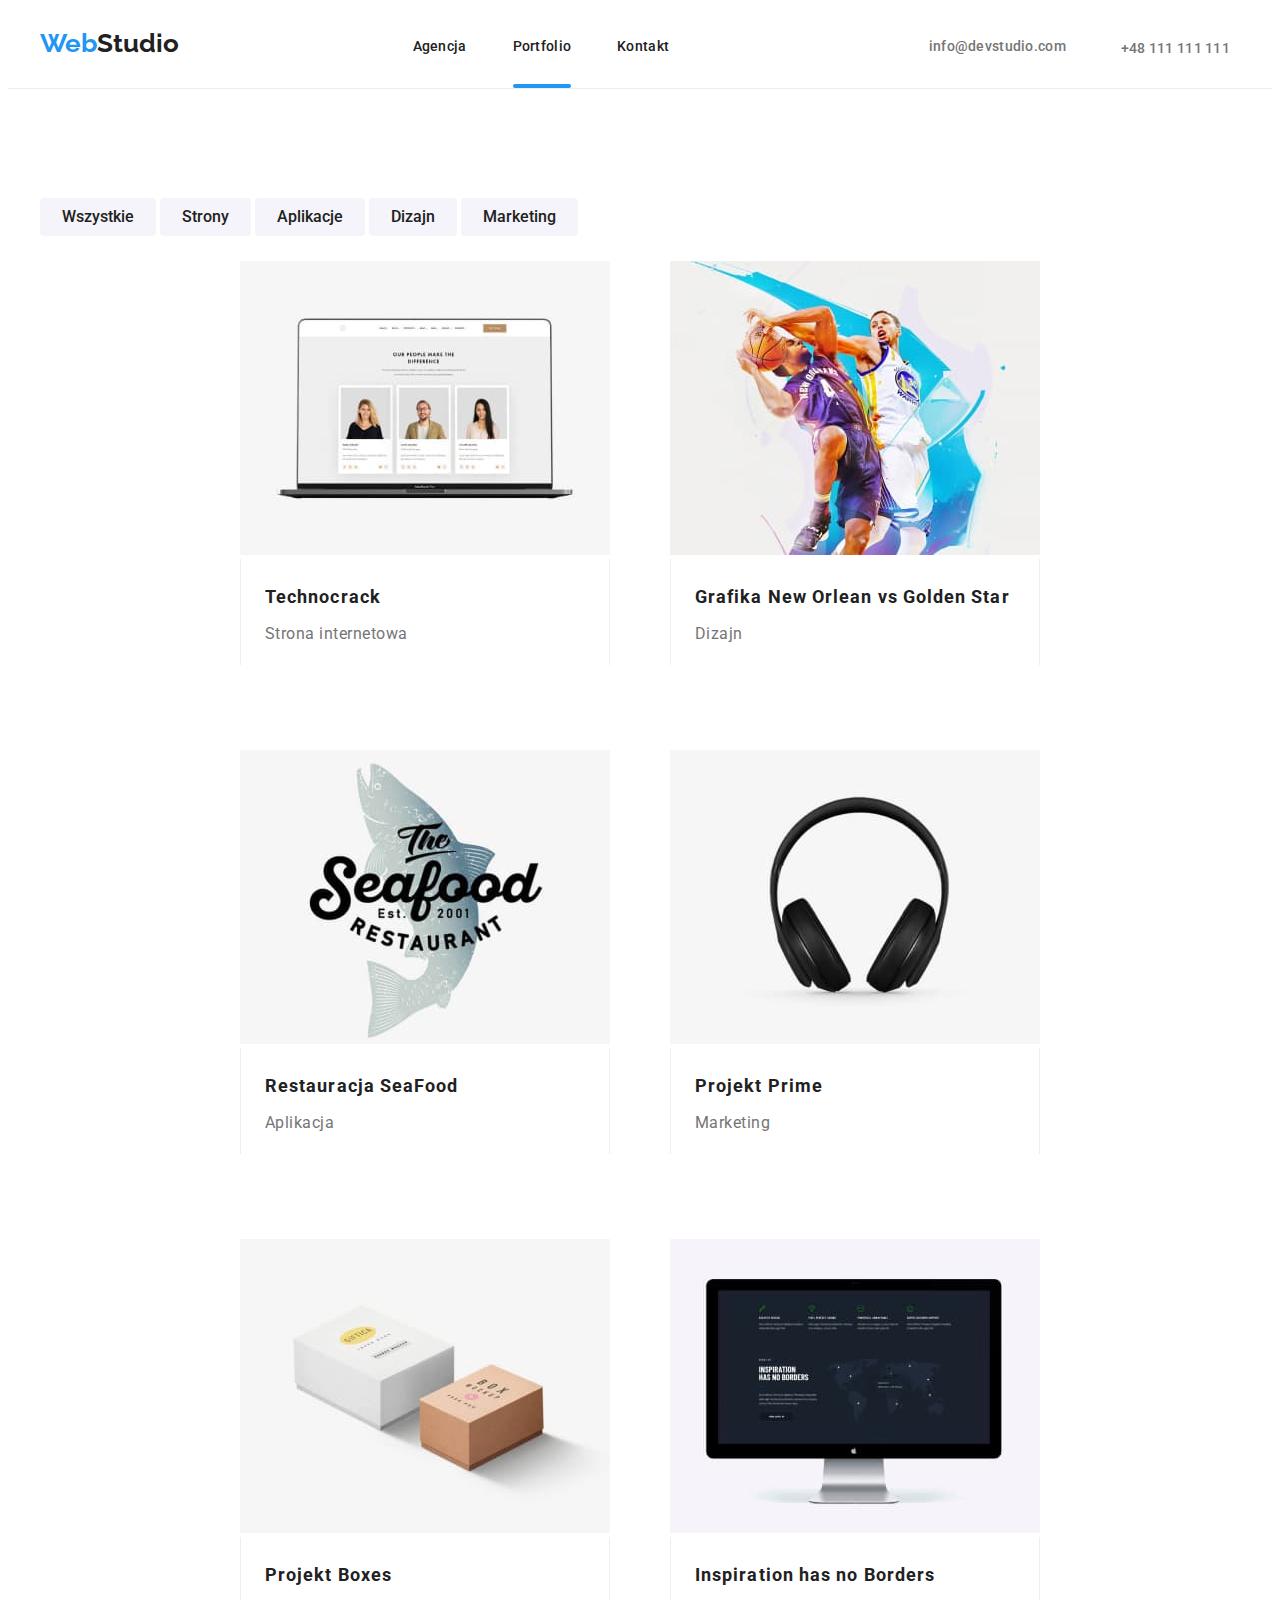
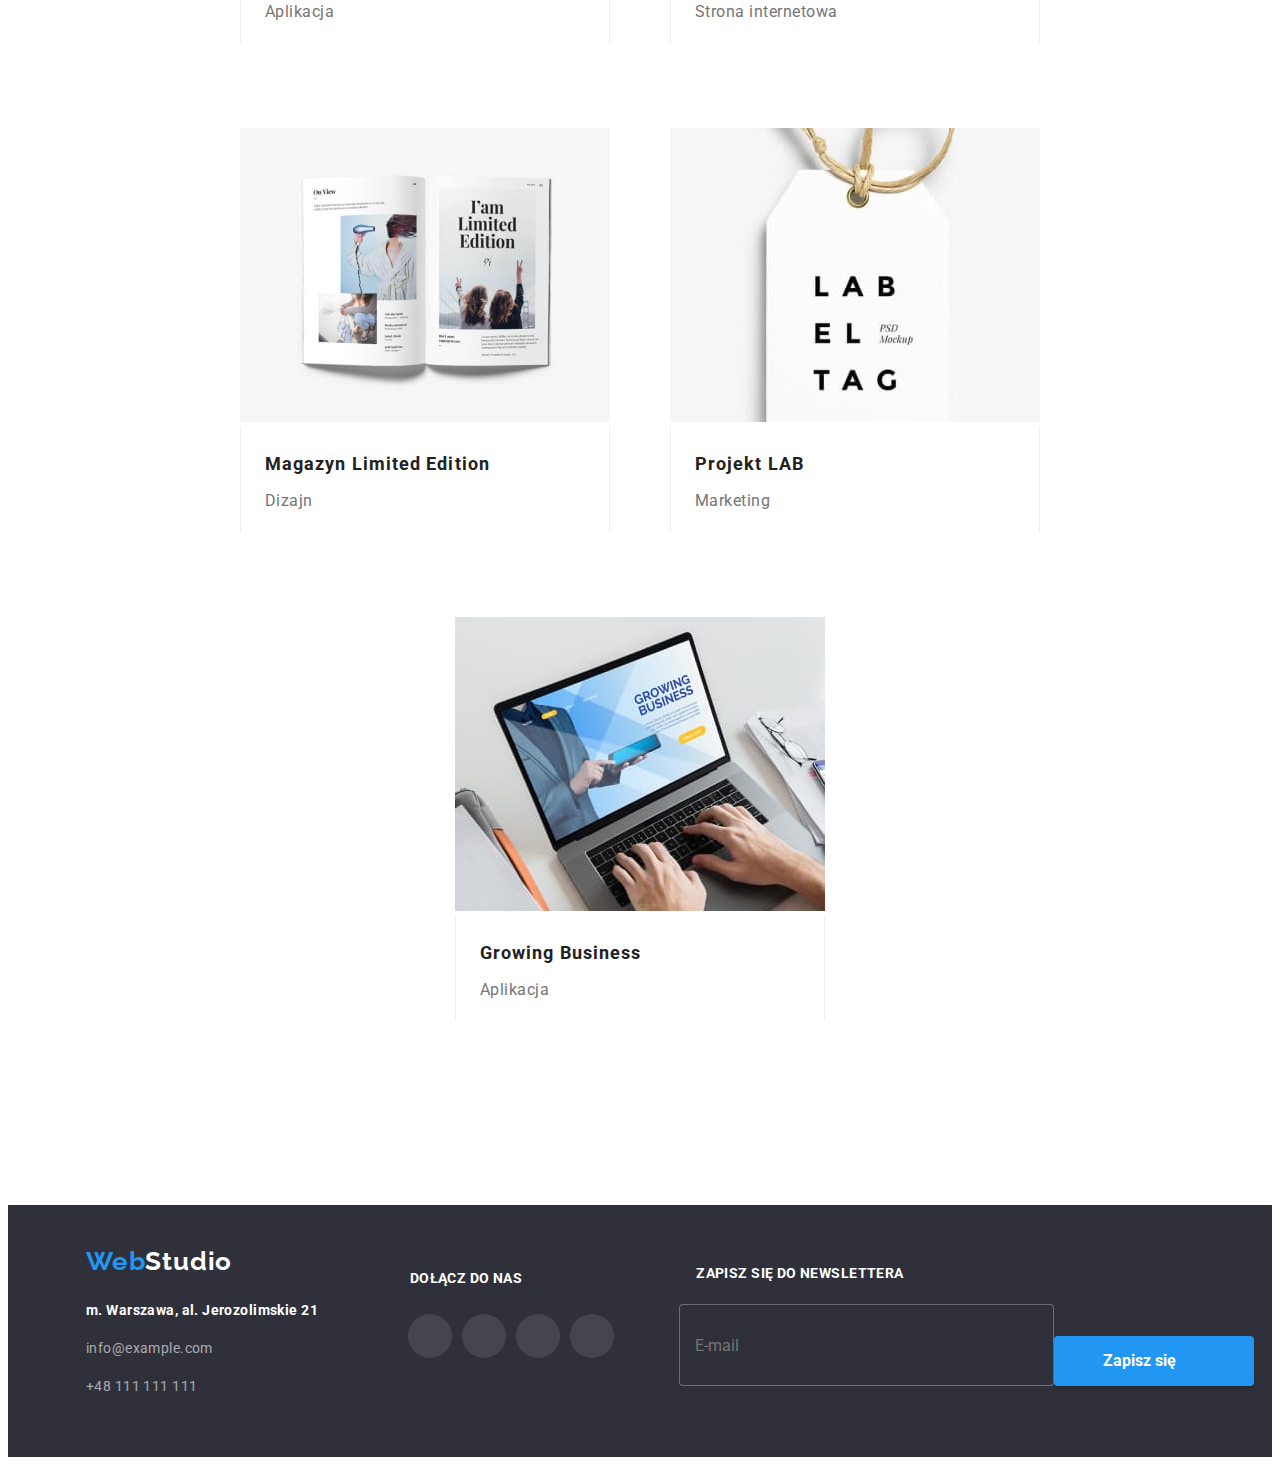
==== portfolio.html @ 92bc1318 "Add files via upload" ====
<!DOCTYPE html>
<html lang="en">
  <head>
    <!-- Metadane -->
    <meta charset="utf-8" />
    <meta http-equiv="x-ua-compatible" content="ie=edge" />
    <meta
      name="viewport"
      content="user-scalable=no, initial-scale = 1.0, maximum-scale = 1.0, width=device-width, viewport-fit=cover"
    />
    <link rel="stylesheet" href="./CSS/modern-normalize.css" />
    <link rel="preconnect" href="https://fonts.googleapis.com" />
    <link rel="preconnect" href="https://fonts.gstatic.com" crossorigin />
    <link
      href="https://fonts.googleapis.com/css2?family=Raleway:wght@700&family=Roboto:wght@400;500;700;900&display=swap"
      rel="stylesheet"
    />
    <link rel="preconnect" href="https://fonts.googleapis.com" />
    <link rel="preconnect" href="https://fonts.gstatic.com" crossorigin />
    <link
      href="https://fonts.googleapis.com/css2?family=Raleway:wght@700&display=swap"
      rel="stylesheet"
    />
    <link rel="stylesheet" href="./CSS/main.min.css" />
    <title>Portfolio</title>
  </head>

  <body>
    <!-- Zawartość strony-->
    <header class="container-page-header">
      <div class="container">
        <nav class="navi">
          <h2>
            <a class="page-header-logo" href="#"
              >Web<span class="page-header-logo--right">Studio</span></a
            >
          </h2>
          <ul class="navi__menu">
            <li class="navi__menu-list">
              <a class="navi__menu-link" href="index.html">Agencja</a>
            </li>
            <li class="navi__menu-list">
              <a
                class="navi__menu-link navi__menu-link--active"
                href="portfolio.html"
                >Portfolio</a
              >
            </li>
            <li class="navi__menu-list">
              <a class="navi__menu-link" href="text">Kontakt</a>
            </li>
          </ul>
          <ul class="contact-menu">
            <li class="contact-menu__list">
              <a href="mailto:info@devstudio.com" class="contact-menu__link">
                <svg
                  class="icon-envelope-link"
                  id="icon-envelope"
                  viewBox="0 0 43 32"
                  x="528"
                  y="0"
                >
                  <use href="./images/icons.svg#icon-envelope"></use></svg
                >info@devstudio.com</a
              >
            </li>

            <li class="contact-menu__list">
              <a href="tel:+48111111111" class="contact-menu__link">
                <svg
                  class="icon-smartphone-link"
                  id="icon-smartphone"
                  viewBox="0 0 20 32"
                  x="624"
                  y="48"
                >
                  <use href="./images/icons.svg#icon-smartphone"></use></svg
                >+48 111 111 111</a
              >
            </li>
          </ul>
        </nav>
      </div>
      <button class="hamburger hamburger--active">
        <span class="hamburger__box">
          <span class="hamburger__inner"></span>
        </span>
      </button>
    </header>
    <main>
      <section class="section">
        <div class="container">
          <button type="button" class="portfolio-button">Wszystkie</button>
          <button type="button" class="portfolio-button">Strony</button>
          <button type="button" class="portfolio-button">Aplikacje</button>
          <button type="button" class="portfolio-button">Dizajn</button>
          <button type="button" class="portfolio-button">Marketing</button>
        </div>
        <div class="container">
          <ul class="grid">
            <li class="grid__item">
              <picture>
                <source
                  srcset="
                    ./images/technocrack-450.jpg    450w,
                    ./images/technocrack-450@2x.jpg 900w,
                    ./images/technocrack-354.jpg    354w,
                    ./images/technocrack-354@2x.jpg 708w,
                    ./images/technocrack-370.jpg    370w,
                    ./images/technocrack-370@2x.jpg 540w
                  "
                  sizes="(min-width: 1200px) 370px, (min-width: 768px) 354px, (min-width: 480px) 450px"
                />
                <img
                  class="grid__image"
                  src="./images/technocrack-450.jpg"
                  alt="Technocrack"
                />
              </picture>
              <div class="grid__overlay">
                <p class="grid__overlay-text">
                  Technocrack jest popularną platformą, wykorzystywaną do
                  rozpowszechniania koronawirusa. Firmy wykorzystują tę
                  platformę do celów szpiegowskich i ataków na niezabezpieczone
                  serwery konkurencji.
                </p>
              </div>
              <div class="grid__text-field">
                <h4 class="grid__title">Technocrack</h4>
                <p class="grid__subtitle">Strona internetowa</p>
              </div>
            </li>
            <li class="grid__item">
              <picture>
                <source
                  srcset="
                    ./images/neworlean-450.jpg    450w,
                    ./images/neworlean-450@2x.jpg 900w,
                    ./images/neworlean-354.jpg    354w,
                    ./images/neworlean-354@2x.jpg 708w,
                    ./images/neworlean-370.jpg    370w,
                    ./images/neworlean-370@2x.jpg 540w
                  "
                  sizes="(min-width: 1200px) 370px, (min-width: 768px) 354px, (min-width: 480px) 450px"
                />
                <img
                  class="grid__image"
                  src="./images/neworlean-450.jpg"
                  alt="Grafika New Orlean"
                />
              </picture>
              <div class="grid__overlay">
                <p class="grid__overlay-text">
                  Technocrack jest popularną platformą, wykorzystywaną do
                  rozpowszechniania koronawirusa. Firmy wykorzystują tę
                  platformę do celów szpiegowskich i ataków na niezabezpieczone
                  serwery konkurencji.
                </p>
              </div>
              <div class="grid__text-field">
                <h4 class="grid__title">Grafika New Orlean vs Golden Star</h4>
                <p class="grid__subtitle">Dizajn</p>
              </div>
            </li>
            <li class="grid__item">
              <picture>
                <source
                  srcset="
                    ./images/seafood-450.jpg    450w,
                    ./images/seafood-450@2x.jpg 900w,
                    ./images/seafood-354.jpg    354w,
                    ./images/seafood-354@2x.jpg 708w,
                    ./images/seafood-370.jpg    370w,
                    ./images/seafood-370@2x.jpg 540w
                  "
                  sizes="(min-width: 1200px) 370px, (min-width: 768px) 354px, (min-width: 480px) 450px"
                />
                <img
                  class="grid__image"
                  src="./images/seafood-450.jpg"
                  alt="Restauracja SeaFood"
                />
              </picture>
              <div class="grid__overlay">
                <p class="grid__overlay-text">
                  Technocrack jest popularną platformą, wykorzystywaną do
                  rozpowszechniania koronawirusa. Firmy wykorzystują tę
                  platformę do celów szpiegowskich i ataków na niezabezpieczone
                  serwery konkurencji.
                </p>
              </div>
              <div class="grid__text-field">
                <h4 class="grid__title">Restauracja SeaFood</h4>
                <p class="grid__subtitle">Aplikacja</p>
              </div>
            </li>
            <li class="grid__item">
              <picture>
                <source
                  srcset="
                    ./images/prime-450.jpg    450w,
                    ./images/prime-450@2x.jpg 900w,
                    ./images/prime-354.jpg    354w,
                    ./images/prime-354@2x.jpg 708w,
                    ./images/prime-370.jpg    370w,
                    ./images/prime-370@2x.jpg 540w
                  "
                  sizes="(min-width: 1200px) 370px, (min-width: 768px) 354px, (min-width: 480px) 450px"
                />
                <img
                  class="grid__image"
                  src="./images/prime-450.jpg"
                  alt="Projekt Prime"
                />
              </picture>
              <div class="grid__overlay">
                <p class="grid__overlay-text">
                  Technocrack jest popularną platformą, wykorzystywaną do
                  rozpowszechniania koronawirusa. Firmy wykorzystują tę
                  platformę do celów szpiegowskich i ataków na niezabezpieczone
                  serwery konkurencji.
                </p>
              </div>
              <div class="grid__text-field">
                <h4 class="grid__title">Projekt Prime</h4>
                <p class="grid__subtitle">Marketing</p>
              </div>
            </li>
            <li class="grid__item">
              <picture>
                <source
                  srcset="
                    ./images/boxes-450.jpg    450w,
                    ./images/boxes-450@2x.jpg 900w,
                    ./images/boxes-354.jpg    354w,
                    ./images/boxes-354@2x.jpg 708w,
                    ./images/boxes-370.jpg    370w,
                    ./images/boxes-370@2x.jpg 540w
                  "
                  sizes="(min-width: 1200px) 370px, (min-width: 768px) 354px, (min-width: 480px) 450px"
                />
                <img
                  class="grid__image"
                  src="./images/boxes-450.jpg"
                  alt="Projekt Boxes"
                />
              </picture>
              <div class="grid__overlay">
                <p class="grid__overlay-text">
                  Technocrack jest popularną platformą, wykorzystywaną do
                  rozpowszechniania koronawirusa. Firmy wykorzystują tę
                  platformę do celów szpiegowskich i ataków na niezabezpieczone
                  serwery konkurencji.
                </p>
              </div>
              <div class="grid__text-field">
                <h4 class="grid__title">Projekt Boxes</h4>
                <p class="grid__subtitle">Aplikacja</p>
              </div>
            </li>
            <li class="grid__item">
              <picture>
                <source
                  srcset="
                    ./images/borders-450.jpg    450w,
                    ./images/borders-450@2x.jpg 900w,
                    ./images/borders-354.jpg    354w,
                    ./images/borders-354@2x.jpg 708w,
                    ./images/borders-370.jpg    370w,
                    ./images/borders-370@2x.jpg 540w
                  "
                  sizes="(min-width: 1200px) 370px, (min-width: 768px) 354px, (min-width: 480px) 450px"
                />
                <img
                  class="grid__image"
                  src="./images/borders-450.jpg"
                  alt="Inspiration has no Borders"
                />
              </picture>
              <div class="grid__overlay">
                <p class="grid__overlay-text">
                  Technocrack jest popularną platformą, wykorzystywaną do
                  rozpowszechniania koronawirusa. Firmy wykorzystują tę
                  platformę do celów szpiegowskich i ataków na niezabezpieczone
                  serwery konkurencji.
                </p>
              </div>
              <div class="grid__text-field">
                <h4 class="grid__title">Inspiration has no Borders</h4>
                <p class="grid__subtitle">Strona internetowa</p>
              </div>
            </li>
            <li class="grid__item">
              <picture>
                <source
                  srcset="
                    ./images/magazyn-450.jpg    450w,
                    ./images/magazyn-450@2x.jpg 900w,
                    ./images/magazyn-354.jpg    354w,
                    ./images/magazyn-354@2x.jpg 708w,
                    ./images/magazyn-370.jpg    370w,
                    ./images/magazyn-370@2x.jpg 540w
                  "
                  sizes="(min-width: 1200px) 370px, (min-width: 768px) 354px, (min-width: 480px) 450px"
                />
                <img
                  class="grid__image"
                  src="./images/magazyn-450.jpg"
                  alt="Magazyn Limited Edition"
                />
              </picture>
              <div class="grid__overlay">
                <p class="grid__overlay-text">
                  Technocrack jest popularną platformą, wykorzystywaną do
                  rozpowszechniania koronawirusa. Firmy wykorzystują tę
                  platformę do celów szpiegowskich i ataków na niezabezpieczone
                  serwery konkurencji.
                </p>
              </div>
              <div class="grid__text-field">
                <h4 class="grid__title">Magazyn Limited Edition</h4>
                <p class="grid__subtitle">Dizajn</p>
              </div>
            </li>
            <li class="grid__item">
              <picture>
                <source
                  srcset="
                    ./images/lab-450.jpg    450w,
                    ./images/lab-450@2x.jpg 900w,
                    ./images/lab-354.jpg    354w,
                    ./images/lab-354@2x.jpg 708w,
                    ./images/lab-370.jpg    370w,
                    ./images/lab-370@2x.jpg 540w
                  "
                  sizes="(min-width: 1200px) 370px, (min-width: 768px) 354px, (min-width: 480px) 450px"
                />
                <img
                  class="grid__image"
                  src="./images/lab-450.jpg"
                  alt="Projekt LAB"
                />
              </picture>
              <div class="grid__overlay">
                <p class="grid__overlay-text">
                  Technocrack jest popularną platformą, wykorzystywaną do
                  rozpowszechniania koronawirusa. Firmy wykorzystują tę
                  platformę do celów szpiegowskich i ataków na niezabezpieczone
                  serwery konkurencji.
                </p>
              </div>
              <div class="grid__text-field">
                <h4 class="grid__title">Projekt LAB</h4>
                <p class="grid__subtitle">Marketing</p>
              </div>
            </li>
            <li class="grid__item">
              <picture>
                <source
                  srcset="
                    ./images/growing-450.jpg    450w,
                    ./images/growing-450@2x.jpg 900w,
                    ./images/growing-354.jpg    354w,
                    ./images/growing-354@2x.jpg 708w,
                    ./images/growing-370.jpg    370w,
                    ./images/growing-370@2x.jpg 540w
                  "
                  sizes="(min-width: 1200px) 370px, (min-width: 768px) 354px, (min-width: 480px) 450px"
                />
                <img
                  class="grid__image"
                  src="./images/growing-450.jpg"
                  alt="Growing Business"
                />
              </picture>
              <div class="grid__overlay">
                <p class="grid__overlay-text">
                  Technocrack jest popularną platformą, wykorzystywaną do
                  rozpowszechniania koronawirusa. Firmy wykorzystują tę
                  platformę do celów szpiegowskich i ataków na niezabezpieczone
                  serwery konkurencji.
                </p>
              </div>
              <div class="grid__text-field">
                <h4 class="grid__title">Growing Business</h4>
                <p class="grid__subtitle">Aplikacja</p>
              </div>
            </li>
          </ul>
        </div>
      </section>
    </main>
    <!-- Stopka -->
    <footer class="footer">
      <div class="container container-footer">
        <div class="footer__logo-field">
          <a class="footer__logo" href="#">
            <h2 class="footer__logo">
              Web<span class="footer__logo2">Studio</span>
            </h2>
          </a>
          <address class="footer__address">
            <b>m. Warszawa, al. Jerozolimskie 21</b>
            <p>
              <a href="mailto:info@example.com" class="footer__mail"
                >info@example.com</a
              >
            </p>
            <a href="tel:+48111111111" class="footer__phone">+48 111 111 111</a>
          </address>
        </div>
        <div class="social-head">
          <h4 class="social-head__title">Dołącz do nas</h4>
          <ul class="social-head__links">
            <li>
              <a href="" class="footer__icon">
                <svg class="footer__icon-link" width="44" height="44">
                  <use href="./images/icons.svg#icon-instagram-2"></use>
                </svg>
              </a>
            </li>

            <li>
              <a href="" class="footer__icon">
                <svg class="footer__icon-link" width="44" height="44">
                  <use href="./images/icons.svg#icon-twitter-1"></use>
                </svg>
              </a>
            </li>
            <li>
              <a href="" class="footer__icon">
                <svg class="footer__icon-link" width="44" height="44">
                  <use href="./images/icons.svg#icon-facebook-1"></use>
                </svg>
              </a>
            </li>
            <li>
              <a href="" class="footer__icon">
                <svg class="footer__icon-link" width="44" height="44">
                  <use href="./images/icons.svg#icon-linkedin-1"></use>
                </svg>
              </a>
            </li>
          </ul>
        </div>
        <div class="newsletter">
          <h4 class="newsletter__title">Zapisz się do newslettera</h4>
          <form name="newsletter" autocomplete="on" novalidate>
            <label>
              <input
                type="text"
                name="E-mail"
                placeholder="E-mail"
                class="newsletter__e-mail"
              />
            </label>
            <button type="submit" class="newsletter__submit-button">
              <svg class="newsletter__icon">
                <use
                  href="./images/icons.svg#icon-send"
                  width="24"
                  height="24"
                ></use></svg
              >Zapisz się
            </button>
          </form>
        </div>
      </div>
    </footer>
    <!--MOBILE MENU START-->
    <div class="mobile-menu" mobile-menu>
      <button type="button" class="mobile-menu__close-btn" mobile-menu-close>
        <svg class="icon-X" width="11" height="11">
          <use href="./images/icons.svg#icon-X"></use>
        </svg>
      </button>
      <ul class="mobile-menu__nav">
        <li class="mobile-menu__list">
          <a class="mobile-menu__link" href="index.html">Agencja</a>
        </li>
        <li class="mobile-menu__list">
          <a
            class="mobile-menu__link mobile-menu__link--active"
            href="portfolio.html"
            >Portfolio</a
          >
        </li>
        <li class="mobile-menu__list">
          <a class="mobile-menu__link" href="text">Kontakt</a>
        </li>
      </ul>
      <ul class="mobile-menu__contact">
        <li class="mobile-menu__list">
          <a href="tel:+48111111111" class="mobile-menu__link--phone">
            +48 111 111 111</a
          >
        </li>
        <li class="mobile-menu__list">
          <a href="mailto:info@devstudio.com" class="mobile-menu__link--email">
            info@devstudio.com</a
          >
        </li>
      </ul>
      <ul class="mobile-menu__social-links">
        <li class="mobile-menu__social-item">
          <a href="#" class="mobile-menu__social-type">Instagram</a>
        </li>
        <li class="mobile-menu__social-item">
          <a href="#" class="mobile-menu__social-type">Twitter</a>
          <div class="line"></div>
        </li>
        <li class="mobile-menu__social-item">
          <a href="#" class="mobile-menu__social-type">Facebook</a>
          <div class="line"></div>
        </li>
        <li class="mobile-menu__social-item">
          <a href="#" class="mobile-menu__social-type">LinkedIn</a>
          <div class="line"></div>
        </li>
      </ul>
    </div>
    <!--MOBILE MENU END-->
    <script src="./js/mobile-menu.js"></script>
  </body>
</html>
---- CSS/main.min.css ----
.modal__checkbox--visually-hidden{position:absolute;clip:rect(1px 1px 1px 1px);clip:rect(1px, 1px, 1px, 1px);padding:0;border:0;width:1px;height:1px;overflow:hidden}.body{font-family:"Roboto",sans-serif,"Raleway",sans-serif;font-weight:400,500,700,900;cursor:default;margin:0px}.section{padding:60px 0}@media screen and (min-width: 1200px){.section{padding:94px 0}}.container{width:100%;margin:0 auto;max-width:1200px;padding:0 15px}.container-card-set{margin-bottom:94px;padding:0 15px}@media screen and (min-width: 768px)and (max-width: 1200px){.container-card-set{max-width:1200px}}.container-footer{display:flex;flex-direction:column;justify-content:center;align-items:center}@media screen and (min-width: 320px)and (max-width: 768px){.container-footer{height:603px}}@media screen and (min-width: 768px)and (max-width: 1200px){.container-footer{height:463px}}@media screen and (min-width: 1200px){.container-footer{flex-direction:row;min-height:252px}}.container-page-header{border-bottom:1px solid #ececec;max-width:1200px}@media screen and (min-width: 320px)and (max-width: 768px){.container-page-header{height:60px}}@media screen and (min-width: 768px)and (max-width: 1200px){.container-page-header{max-width:1200px;height:80px}}@media screen and (min-width: 1200px){.container-page-header{height:80px;margin:0 auto;max-width:1600px}}@media screen and (min-width: 768px)and (max-width: 1200px){.container-clients{max-width:1200px}}.page-header-logo,.page-header-logo--right{position:relative;font-family:"Raleway",sans-serif;color:#2196f3;font-size:26px;font-weight:700;line-height:31px;text-decoration:none}.page-header-logo--right{color:#212121}@media screen and (min-width: 320px)and (max-width: 480px){.page-header-logo,.page-header-logo--right{top:15px;left:10px}.page-header-logo--right{top:0;left:0}}@media screen and (min-width: 480px)and (max-width: 768px){.page-header-logo,.page-header-logo--right{top:0;left:15px}.page-header-logo--right{top:0;left:0}}@media screen and (min-width: 768px)and (max-width: 1200px){.page-header-logo,.page-header-logo--right{display:flex;margin-right:93px;padding-left:15px}.page-header-logo--right{padding-left:0px}}@media screen and (min-width: 1200px){.page-header-logo,.page-header-logo--right{position:relative;top:0;left:0}.page-header-logo--right{position:relative;top:0;left:0}}@media screen and (min-width: 320px)and (max-width: 480px){.navi__menu{display:none}.contact-menu{display:none}}@media screen and (min-width: 480px)and (max-width: 768px){.navi__menu{display:none}.contact-menu{display:none}}@media screen and (min-width: 768px)and (max-width: 1200px){.navi{display:flex;justify-content:space-between;padding:0px;width:100%}.navi__menu{width:0px;height:0px;display:flex;justify-content:center;margin-top:29px;margin-right:101px;list-style-type:none}.navi__menu-list{list-style-type:none}.navi__menu-list:not(:last-child){padding-right:46px}.navi__menu-link{font-family:"Roboto",sans-serif;color:#212121;font-weight:500;line-height:16px;font-size:14px;letter-spacing:.02em;text-decoration:none;transition-property:color;transition-duration:250ms;transition-timing-function:cubic-bezier(0.4, 0, 0.2, 1)}.navi__menu-link:hover{color:#2196f3}.navi__menu-link--active::after{content:"";display:block;border-top:4px solid #2196f3;position:relative;top:29px;border-radius:2px}.contact-menu{display:flex;flex-direction:column;padding-left:0px}.contact-menu__list{list-style-type:none}.contact-menu__list:not(:last-child){padding-bottom:10px}.contact-menu__link{font-family:"Roboto",sans-serif;color:#757575;font-weight:500;font-size:12px;line-height:14px;letter-spacing:.02em;text-decoration:none;margin-right:10px;transition-property:color,stroke;transition-duration:250ms;transition-timing-function:cubic-bezier(0.4, 0, 0.2, 1)}.contact-menu__link:hover{text-decoration:none;color:#2196f3;stroke:#2196f3;stroke-width:2px}}@media screen and (min-width: 1200px){.navi{display:flex;justify-content:space-between;padding:0px;width:100%}.navi__menu{display:flex;margin-top:29px;padding-left:0px;list-style-type:none}.navi__menu-list:not(:last-child){padding-right:46px}.navi__menu-link{font-family:"Roboto",sans-serif;color:#212121;font-weight:500;line-height:16px;font-size:14px;letter-spacing:.02em;text-decoration:none;transition-property:color;transition-duration:250ms;transition-timing-function:cubic-bezier(0.4, 0, 0.2, 1)}.navi__menu-link:hover{color:#2196f3}.navi__menu-link--active::after{content:"";display:block;border-top:4px solid #2196f3;position:relative;top:29px;border-radius:2px}.contact-menu{display:flex;padding-left:0px;margin-top:29px}.contact-menu__list{list-style-type:none}.contact-menu__list:not(:last-child){padding-right:25px}.contact-menu__link{font-family:"Roboto",sans-serif;color:#757575;font-weight:500;font-size:14px;line-height:16px;letter-spacing:.02em;text-decoration:none;margin-right:10px;transition-property:color,stroke;transition-duration:250ms;transition-timing-function:cubic-bezier(0.4, 0, 0.2, 1)}.contact-menu__link:hover{text-decoration:none;color:#2196f3;stroke:#2196f3;stroke-width:2px}}.hamburger{padding:0;display:inline-block;background-color:rgba(0,0,0,0);border:0;margin:0;position:absolute;top:60px;right:40px;cursor:pointer}.hamburger__box{width:35px;height:24px;display:inline-block;position:absolute;right:0;top:-22px}.hamburger__inner{width:100%;height:4px;background-color:#000;position:absolute}.hamburger__inner::before,.hamburger__inner::after{content:"";width:100%;height:4px;background-color:#000;position:absolute;left:0}.hamburger__inner::before{top:-10px}.hamburger__inner::after{top:10px}.hamburger .hamburger--active .hamburger__inner{background-color:#000}@media screen and (min-width: 768px){.hamburger{display:none}}.banner{display:flex;flex-direction:column;align-items:center;justify-content:center;background-color:#2196f3;background-image:linear-gradient(rgba(47, 48, 58, 0.4), rgba(47, 48, 58, 0.4), rgba(47, 48, 58, 0.4), rgba(47, 48, 58, 0.4)),url("../images/header-mobile.jpg");width:100%;height:400px;margin:0 auto;background-size:cover;background-repeat:no-repeat}@media screen and (min-device-pixel-ratio: 2),screen and (min-resolution: 192dpi),screen and (min-resolution: 2dppx){.banner{background-image:linear-gradient(rgba(47, 48, 58, 0.4), rgba(47, 48, 58, 0.4), rgba(47, 48, 58, 0.4), rgba(47, 48, 58, 0.4)),url("../images/header-mobile@2x.jpg");background-size:cover;background-repeat:no-repeat}}.banner__title{font-family:"Roboto",sans-serif;color:#fff;font-weight:900;font-size:26px;line-height:42px;letter-spacing:.06em;text-transform:uppercase;text-align:center;padding-top:55px;padding-bottom:30px}.banner__modal-btn{display:flex;justify-content:center;font-family:"Roboto",sans-serif;color:#fff;font-size:16px;font-weight:700;line-height:30px;letter-spacing:.06em;padding:10px 41px 10px 41px;margin:0 auto;width:200px;height:50px;background-color:#2196f3;border:none;box-shadow:0px 4px 4px rgba(0,0,0,.15);border-radius:4px}.banner__modal-btn:hover{cursor:pointer;text-decoration:none}@media screen and (min-width: 768px)and (max-width: 1200px){.banner{background-image:linear-gradient(rgba(47, 48, 58, 0.4), rgba(47, 48, 58, 0.4), rgba(47, 48, 58, 0.4), rgba(47, 48, 58, 0.4)),url("../images/header-tablet.jpg")}}@media screen and (min-width: 768px)and (max-width: 1200px)and (min-device-pixel-ratio: 2),screen and (min-width: 768px)and (max-width: 1200px)and (min-resolution: 192dpi),screen and (min-width: 768px)and (max-width: 1200px)and (min-resolution: 2dppx){.banner{background-image:linear-gradient(rgba(47, 48, 58, 0.4), rgba(47, 48, 58, 0.4), rgba(47, 48, 58, 0.4), rgba(47, 48, 58, 0.4)),url("../images/header-tablet@2x.jpg")}}@media screen and (min-width: 768px)and (max-width: 1200px){.banner__title{max-width:1200px}}@media screen and (min-width: 1200px){.banner{background-image:linear-gradient(rgba(47, 48, 58, 0.4), rgba(47, 48, 58, 0.4), rgba(47, 48, 58, 0.4), rgba(47, 48, 58, 0.4)),url("../images/header.jpg");height:600px}.banner__title{font-size:44px;line-height:60px;padding-top:100px;transform:translateX(0%)}}.card-set{display:flex;flex-wrap:wrap;justify-content:center;align-items:center;list-style-type:none;margin:0 auto;padding:0}.card-set__item{width:100%}.card-set__item:last-child{padding-bottom:60px}.card-set__image{background-color:#f5f4fa;border-radius:4px;display:flex;justify-content:center;align-items:center;margin-bottom:30px;width:100%;max-width:480px;height:120px;margin:0 auto;padding:0}.card-set__image__image:hover{cursor:pointer}.card-set__title{font-family:"Roboto",sans-serif;color:#212121;font-weight:700;font-size:14px;line-height:16px;letter-spacing:.03em;text-align:center;text-transform:uppercase}.card-set__text{font-family:"Roboto",sans-serif;color:#757575;font-weight:400;font-size:14px;line-height:24px;letter-spacing:.03em;text-transform:none;text-align:left;padding-left:0}@media screen and (min-width: 480px)and (max-width: 768px){.card-set__item{width:100%}.card-set__image{margin-bottom:30px}}@media screen and (min-width: 768px)and (max-width: 1200px){.card-set{gap:30px;padding-left:0}.card-set__item{flex-basis:calc((100% - 30px)/2)}.card-set__item:last-child{padding-bottom:0px}.card-set__image{max-width:768px}.card-set__title{text-align:left}.card-set__text{width:100%;max-width:768px}}@media screen and (min-width: 1200px){.card-set{padding-left:0;flex-wrap:nowrap}.card-set__item:last-child{padding-bottom:0px}.card-set__image{padding:0;max-width:270px;height:120px;margin-left:0px}.card-set__title{text-align:left}.card-set__text{width:270px;margin-right:30px}}.icon-astronaut-1,.icon-diagram-1,.icon-clock-1,.icon-antenna-1{width:70px;height:70px}.icon-antenna-1{background-position:0 0}.icon-clock-1{background-position:-96px 0}.icon-diagram-1{background-position:-144px 0}.icon-astronaut-1{background-position:-48px 0}.icon{display:flex;justify-content:center;align-items:center;fill:#afb1b8;border:1px solid #afb1b8;border-radius:4px;width:210px;height:92px;margin:0 auto;transition-property:fill,border;transition-duration:250ms;transition-timing-function:cubic-bezier(0.4, 0, 0.2, 1)}.icon:hover:nth-child(-n+6){fill:#2196f3;border:1px solid #2196f3;cursor:pointer}@media screen and (min-width: 768px)and (max-width: 1200px){.icon{width:226px}}@media screen and (min-width: 1200px){.icon{width:170px}}.icon-envelope-link,.icon-smartphone-link{margin-right:10px;fill:#fff;stroke-width:2px;width:16px;height:12px;background-position:-528px 0}.icon-envelope-link:hover,.icon-smartphone-link:hover{stroke:#2196f3;cursor:pointer}.icon-smartphone-link{width:10px;height:16px;background-position:-624px -48px}.product{display:flex;justify-content:space-evenly;list-style-type:none;font-family:"Roboto",sans-serif;font-size:36px;font-weight:700;color:#212121;line-height:42px;text-align:center}.product__list{display:none;justify-content:space-between;list-style-type:none;padding-left:0px}.product__image{display:none;justify-content:space-between;padding-right:30px}@media screen and (min-width: 0px)and (max-width: 480px){.product{display:none}}@media screen and (min-width: 480px)and (max-width: 768px){.product{display:none}}@media screen and (min-width: 768px)and (max-width: 1200px){.product{display:none}}@media screen and (min-width: 1200px){.product{display:flex;justify-content:space-evenly;list-style-type:none;padding-bottom:94px;padding-top:94px;font-family:"Roboto",sans-serif;font-size:36px;font-weight:700;color:#212121;line-height:42px;text-align:center}.product__list{display:flex;justify-content:space-between;list-style-type:none;padding-left:0px;margin-bottom:0px}.product__image{display:flex;justify-content:space-between;padding-right:30px}}.box{width:370px;height:70px;background-color:rgba(47,48,58,.8);font-family:"Roboto",sans-serif;font-weight:700;font-size:14px;line-height:16px;padding-top:27px;letter-spacing:.03em;text-transform:uppercase;color:#fff}.box__text-box1{position:relative;bottom:70px;left:0px;text-indent:90px}.box__text-box2{position:relative;bottom:140px;left:400px;text-indent:113px}.box__text-box3{position:relative;bottom:210px;left:800px;text-indent:94px}@media screen and (min-width: 0px)and (max-width: 480px){.box{display:none}}@media screen and (min-width: 480px)and (max-width: 767px){.box{display:none}}@media screen and (min-width: 768px)and (max-width: 1200px){.box{display:none}}@media screen and (min-width: 1200px){.box{visibility:visible}}.team-section{background-color:#f5f4fa;padding:60px 0}@media screen and (min-width: 1200px){.team-section{padding:94px 0}}.team{font-family:"Roboto",sans-serif;color:#212121;font-weight:700;font-size:28px;line-height:33px;text-align:center;letter-spacing:.03em;margin:0 auto;padding-bottom:50px;padding-top:94px}.team__list{display:flex;flex-wrap:wrap;align-items:center;justify-content:center;padding-right:0px;padding-left:0px;margin-top:0px;list-style-type:none}.team__card{border-radius:0px 0px 4px 4px;margin-bottom:30px;background-color:#fff}.team__name,.team__job{display:flex;justify-content:space-evenly;height:19px;margin:0;padding:30px 99px 20px 99px;font-family:"Roboto",sans-serif;color:#212121;font-weight:500;font-size:16px;line-height:19px;text-align:center;list-style-type:none}.team__job{padding:10px 61px 30px 62px;color:#757575;font-weight:400}.team__social-icons{display:inline-flex;justify-content:center;align-items:center;width:44px;height:44px;border-radius:50%;background-color:#fff;fill:#afb1b8;border:none;transition-property:background-color,fill;transition-duration:250ms;transition-timing-function:cubic-bezier(0.4, 0, 0.2, 1)}.team__social-icons:hover{background-color:#2196f3;fill:#fff;cursor:pointer}.team__social-icons:first-of-type{margin-left:122px}.team__social-icons:not(:last-of-type){margin-top:16px;margin-bottom:15px;margin-right:10px}.team__social-icons:last-of-type{margin-top:16px;margin-right:20px;margin-bottom:15px}.social-link-icon{width:20px;height:20px}@media screen and (min-width: 480px)and (max-width: 768px){.team__list{flex-direction:column}}@media screen and (min-width: 768px)and (max-width: 1200px){.team-section{max-width:1200px}.team{font-size:28px;line-height:33px}.team__list{gap:30px;margin-bottom:0px;justify-content:center;flex-basis:calc((100% - 30px)/2)}.team__card{border-radius:0px 0px 4px 4px;background-color:#fff}.team__social-icons:first-of-type{margin-left:74px}}@media screen and (min-width: 1200px){.team{font-size:36px;line-height:42px}.team__list{display:flex;justify-content:space-between;align-items:center;margin-bottom:0px}.team__card{border-radius:0px 0px 4px 4px}.team__social-icons:first-of-type{margin-left:32px}.team__social-icons:not(:last-of-type){margin-top:16px;margin-bottom:15px;margin-right:10px}.team__social-icons:last-of-type{margin-top:16px;margin-bottom:15px}}.clients{padding:60px 0}.clients__title{font-family:"Roboto",sans-serif;color:#212121;font-weight:700;font-size:28px;line-height:33px;letter-spacing:.03em;text-align:center;margin:0 auto}.clients__list{display:flex;flex-wrap:wrap;gap:30px;padding-top:50px;flex-basis:calc((100% - 30px)/2)}@media screen and (min-width: 768px)and (max-width: 1200px){.clients__title{padding-top:94px;margin:0 auto}.clients__list{flex-basis:calc((33.3% - 30px)/2)}}@media screen and (min-width: 1200px){.clients{padding:94px 0}.clients__title{font-size:36px;line-height:42px}.clients__list{display:flex;padding-top:50px}}.grid{display:flex;justify-content:center;flex-wrap:wrap;align-items:center;list-style-type:none;padding:0;margin-top:0;margin-right:-8px;margin-bottom:60px;margin-left:-8px}.grid__item{position:relative;overflow:hidden;width:100%;height:100%;max-height:404px;transition-property:box-shadow;transition-duration:250ms;transition-timing-function:cubic-bezier(0.4, 0, 0.2, 1)}.grid__item:hover{box-shadow:3px 3px 3px rgba(0,0,0,.12),4px 4px 4px rgba(0,0,0,.06),4px 4px 6px rgba(0,0,0,.16),8px 0px 10px rgba(0,0,0,.3),0px 8px 10px rgba(0,0,0,.3);cursor:pointer}.grid__image{position:relative}.grid__text-field{position:relative;background-color:#fff;border-right:1px solid #eee;border-bottom:1px solid #eee;border-left:1px solid #eee;border-top:0;padding-top:20px}.grid__title{position:relative;margin:0 24px 0 24px;font-family:"Roboto",sans-serif;font-size:18px;font-weight:700;line-height:36px;letter-spacing:.06em;text-transform:none;text-decoration:none;color:#212121}.grid__subtitle{position:relative;margin:4px 24px 20px 24px;font-size:16px;font-weight:400;font-family:"Roboto",sans-serif;color:#757575;line-height:30px;letter-spacing:.03em;text-decoration:none}.grid__overlay{position:absolute;top:0;left:0;width:100%;height:294px;transform:translateY(100%);transition-property:transform;transition-duration:250ms;transition-timing-function:cubic-bezier(0.4, 0, 0.2, 1)}.grid__overlay-text{padding:77px 24px 77px 24px;font-family:"Roboto",sans-serif;color:#fff;font-weight:400;font-size:18px;line-height:28px;letter-spacing:.03em}.grid__item:hover .grid__overlay{transform:translateY(0);background-color:rgba(33,150,243,.9)}@media screen and (min-width: 768px)and (max-width: 1200px){.grid{padding:0}.grid__item{overflow:hidden;width:100%;max-width:354px;height:100%;max-height:404px}.grid__subtitle{position:relative;margin:4px 24px 20px 24px}.grid__overlay-text{padding:15px 24px 30px 24px}}@media screen and (min-width: 1200px){.grid{display:flex;gap:30px;padding:0}.grid__item{position:relative;overflow:hidden;width:100%;max-width:370px;height:100%;max-height:404px;margin:25px 15px 30px 15px;transition-property:box-shadow;transition-duration:250ms;transition-timing-function:cubic-bezier(0.4, 0, 0.2, 1)}.grid__overlay-text{padding:49px 45px 49px 24px}}.overlay{position:absolute;bottom:-294px;left:0;width:370px;height:294px;padding:49px 45px 49px 24px;color:#fff;font-family:"Roboto",sans-serif;font-weight:400;font-size:18px;line-height:28px;letter-spacing:.03em;transform:translateY(100%);transition-property:transform;transition-duration:250ms;transition-timing-function:cubic-bezier(0.4, 0, 0.2, 1)}.portfolio-button{display:inline-flex;justify-content:center;color:#212121;font-family:"Roboto",sans-serif;font-size:16px;font-weight:500;line-height:26px;border:none;padding:6px 22px 6px 22px;margin-top:15px;border-radius:4px;background-color:#f5f4fa;transition-property:background-color,color,box-shadow;transition-duration:250ms;transition-timing-function:cubic-bezier(0.4, 0, 0.2, 1)}.portfolio-button:hover{background-color:#2196f3;color:#fff;box-shadow:0px 3px 1px rgba(0,0,0,.1),0px 1px 2px rgba(0,0,0,.08),0px 2px 2px rgba(0,0,0,.12);cursor:pointer;text-decoration:none}.footer{background-color:#2f303a}.footer__logo-field{position:relative;top:0;left:0}.footer__logo,.footer__logo2{font-family:"Raleway",sans-serif;font-size:24px;font-weight:700;color:#2196f3;line-height:28px;letter-spacing:.03em;text-decoration:none;text-align:center}.footer__logo2{color:#fff}.footer__address,.footer__phone,.footer__mail{font-family:"Roboto",sans-serif;color:#fff;text-decoration:none;text-align:center;font-weight:400;font-size:14px;font-style:normal;line-height:24px;letter-spacing:.03em}.footer__mail{color:rgba(255,255,255,.6)}.footer__phone{color:rgba(255,255,255,.6)}.footer__icon{display:flex;align-items:center;justify-content:center;width:44px;height:44px;border-radius:50%;background-color:rgba(255,255,255,.1);fill:#fff;transition-property:fill,background-color;transition-duration:250ms;transition-timing-function:cubic-bezier(0.4, 0, 0.2, 1)}.footer__icon:hover,.footer__icon:focus{background-color:#2196f3}.footer__icon-link{width:20px;height:20px}.social-head{position:relative;top:0;left:0;height:80px}.social-head__title{margin-bottom:20px;margin-left:32px;font-family:"Roboto",sans-serif;font-weight:700;font-size:14px;line-height:16px;letter-spacing:.03em;text-transform:uppercase;text-align:center;color:#fff;padding-bottom:10px}.social-head__links{display:flex;justify-content:center;align-items:center;list-style-type:none;margin-top:-2px;gap:10px}.newsletter{margin-top:60px;padding-left:30px}.newsletter__title{font-family:"Roboto",sans-serif;font-weight:700;font-size:14px;line-height:16px;letter-spacing:.03em;text-transform:uppercase;text-align:center;color:#fff;padding-bottom:10px}.newsletter__e-mail{position:relative;top:0;left:0;width:100%;height:50px;margin-left:0px;padding-top:15px;padding-right:0px;padding-bottom:15px;padding-left:15px;font-family:"Roboto",sans-serif;font-weight:400;font-size:16px;line-height:20px;background-color:#2f303a;color:#fff;border:1px solid rgba(255,255,255,.3);border-radius:4px}.newsletter__icon{position:absolute;top:13px;left:148px;height:100px;fill:#fff}.newsletter__submit-button{position:relative;top:0;left:0;transform:translate(50%, 50%);background-color:#2196f3;box-shadow:0px 4px 4px rgba(0,0,0,.15);border:none;border-radius:4px;color:#fff;font-family:"Roboto",sans-serif;font-weight:700;font-size:16px;padding-right:35px;margin-bottom:60px;line-height:30px;width:200px;height:50px}.newsletter__submit-button:hover{cursor:pointer}@media screen and (min-width: 480px)and (max-width: 768px){.social-head{position:relative;top:0;left:0;height:80px}.social-head__title{margin-bottom:20px;margin-left:0px;padding-bottom:10px}.social-head__links{display:flex;justify-content:center;align-items:center;list-style-type:none;margin-top:-2px;margin-right:0px}.newsletter{margin-top:60px;padding-left:0px}.newsletter__title{margin-right:0px;text-align:center;padding-bottom:10px}.newsletter__e-mail{position:relative;top:0;left:0;height:50px;margin-top:-5px;padding-top:15px;padding-right:0px;padding-bottom:15px;padding-left:15px;border:1px solid rgba(255,255,255,.3);border-radius:4px}.newsletter__icon{position:absolute;top:13px;left:148px;height:100px;fill:#fff}.newsletter__submit-button{position:relative;top:0;left:0;transform:translate(50%, 50%)}.newsletter__submit-button:hover{cursor:pointer}}@media screen and (min-width: 768px)and (max-width: 1200px){.footer{max-width:1200px;background-color:#2f303a}.footer__logo-field{position:relative;top:-140px;left:-200px;width:253px;height:79px}.footer__logo,.footer__logo2{margin-top:60px;padding-top:60px}.footer__logo2{margin-top:60px;padding-top:60px}.social-head{position:relative;top:-115px;left:233px}.newsletter{margin-top:0px;padding-left:0px}.newsletter__title{padding-bottom:0px;margin-bottom:-5px;margin-left:0px}.newsletter__e-mail{position:relative;top:0;left:0;transform:translate(0%, 50%);height:50px}.newsletter__submit-button{position:relative;top:35px;left:0;transform:translate(50%, 50%)}}@media screen and (min-width: 1200px){.footer{background-color:#2f303a}.footer__logo-field{position:relative;top:-20px;left:-150px}.footer__logo,.footer__logo2{font-size:26px;line-height:31px;text-align:left}.footer__logo2{font-size:26px;line-height:31px;text-decoration:none;text-align:left;color:#fff}.footer__address,.footer__mail,.footer__phone{text-align:left}.social-head{position:relative;top:-40px;left:-100px}.social-head__title{margin-left:-50px}.newsletter{position:relative;top:-75px;left:-65px;width:300px;height:80px}.newsletter__title{margin-left:-58px}.newsletter__e-mail{position:relative;top:15px;left:0;width:358px;margin-top:-20px;margin-left:0px}.newsletter__submit-button{position:relative;top:-35px;left:5px;transform:translate(185%)}}.backdrop{position:fixed;top:0;left:0;width:100vw;height:100%;background-color:rgba(0,0,0,.2)}.is-hidden{opacity:0;visibility:hidden;pointer-events:none}.modal{position:absolute;top:0;left:0;width:450px;min-height:609px;background-color:#fff;box-shadow:0px 1px 3px rgba(0,0,0,.12),0px 1px 1px rgba(0,0,0,.14),0px 2px 1px rgba(0,0,0,.2);border-radius:4px}.modal__form{display:flex;flex-direction:column;justify-content:center;align-items:center}.modal__title{margin-top:40px;margin-bottom:15px;font-family:"Roboto",sans-serif;color:#212121;font-weight:700;font-size:20px;line-height:23px}.modal__field,.modal__field3,.modal__field2,.modal__field1{display:flex;justify-content:center;align-items:center;width:370px;height:40px;margin-top:4px;text-indent:35px;border:1px solid rgba(33,33,33,.2);border-radius:4px;transition-property:fill;transition-duration:250ms;transition-timing-function:cubic-bezier(0.4, 0, 0.2, 1)}.modal__field:focus-within,.modal__field3:focus-within,.modal__field2:focus-within,.modal__field1:focus-within{border:1px solid #2196f3;border-radius:4px;outline:none}.modal__field3{height:128px;padding-top:12px;text-indent:16px}.modal__icon--name{position:absolute;top:109px;left:55px}.modal__icon--phone{position:absolute;top:180px;left:55px}.modal__icon--envelope-modal{position:absolute;bottom:340px;left:53px}.modal__mail,.modal__comment,.modal__name,.modal__phone{margin-bottom:14px;font-family:"Roboto",sans-serif;font-weight:400;font-size:12px;line-height:14px;color:#757575;transition-property:fill;transition-duration:250ms;transition-timing-function:cubic-bezier(0.4, 0, 0.2, 1)}.modal__mail:focus-within,.modal__comment:focus-within,.modal__name:focus-within,.modal__phone:focus-within{fill:#2196f3}.modal__terms{font-family:"Roboto",sans-serif;font-weight:400;font-size:12px;line-height:14px;color:#757575}.modal__terms::before{content:"";display:inline-flex;width:16px;height:16px;margin-top:20px;margin-right:7px;outline:2px solid #212121;border-radius:4px;transition-property:background-color;transition-duration:250ms;transition-timing-function:cubic-bezier(0.4, 0, 0.2, 1)}.modal__terms--link{text-decoration:none;transition-property:text-decoration,color;transition-duration:250ms;transition-timing-function:cubic-bezier(0.4, 0, 0.2, 1)}.modal__terms--link:hover{text-decoration:underline;color:#2196f3}.modal__checkbox:checked+.modal__terms::before{background-color:#2196f3;background-image:url(../images/check.svg);width:16px;height:16px;outline:none}.modal__terms--link{text-decoration:none;transition-property:text-decoration,color;transition-duration:250ms;transition-timing-function:cubic-bezier(0.4, 0, 0.2, 1)}.modal__terms--link:hover{text-decoration:underline;color:#2196f3}.modal__submit-button{display:flex;justify-content:center;align-items:center;margin-top:15px;margin-bottom:40px;background-color:#2196f3;box-shadow:0px 4px 4px rgba(0,0,0,.15);border:none;border-radius:4px;width:200px;height:50px}.modal__submit-button:hover{cursor:pointer}.modal__submit-button--title{font-family:"Roboto",sans-serif;font-weight:700;font-size:16px;line-height:30px;color:#fff}.modal__close-btn{position:absolute;top:8px;right:8px;width:30px;height:30px;border-radius:50%;border:1px solid rgba(0,0,0,.1);background-color:#fff;cursor:pointer;transition-property:transform;transition-duration:2s;transition-timing-function:cubic-bezier(0.4, 0, 0.2, 1)}.modal__close-btn:hover{transform:rotate(360deg)}@media screen and (min-width: 320px)and (max-width: 480px){.modal{position:absolute;top:0;left:0;transform:translateY(25%);width:380px;min-height:609px}.modal__title{font-size:17px;line-height:15px}.modal__field,.modal__field1,.modal__field2,.modal__field3{width:340px;margin-left:-15px}.modal__icon--name{position:absolute;top:105px;left:28px}.modal__icon--phone{position:absolute;top:175px;left:30px}.modal__icon--envelope-modal{position:absolute;bottom:350px;left:28px}.modal__close-btn{position:absolute;top:12px;right:30px;width:20px;height:20px}}@media screen and (min-width: 480px)and (max-width: 768px){.modal{position:absolute;top:0;left:0;transform:translate(5%, 25%)}}@media screen and (min-width: 768px)and (max-width: 1200px){.modal{position:absolute;top:400px;left:25%;transform:translate(0%, -50%);width:450px;min-height:609px}.modal__field3{height:128px;padding-top:12px;text-indent:16px}.modal__mail,.modal__phone,.modal__name,.modal__comment{transition-property:fill,color;transition-duration:250ms;transition-timing-function:cubic-bezier(0.4, 0, 0.2, 1)}.modal__mail:focus-within,.modal__phone:focus-within,.modal__name:focus-within,.modal__comment:focus-within{fill:#2196f3;color:#2196f3}.modal__close-btn{transition-property:transform,fill;transition-duration:2s;transition-timing-function:cubic-bezier(0.4, 0, 0.2, 1)}.modal__close-btn:hover{transform:rotate(360deg);fill:#2196f3}}@media screen and (min-width: 1200px){.modal{position:absolute;top:0;left:25%;transform:translate(50%, 50%);width:528px;min-height:581px}.modal__field,.modal__field1,.modal__field2,.modal__field3{width:448px}.modal__field1{width:448px}.modal__field2{width:448px}.modal__field3{width:448px;height:128px;padding-top:12px;text-indent:16px}.modal__mail,.modal__phone,.modal__name,.modal__comment{transition-property:fill;transition-duration:250ms;transition-timing-function:cubic-bezier(0.4, 0, 0.2, 1)}.modal__mail:focus-within,.modal__phone:focus-within,.modal__name:focus-within,.modal__comment:focus-within{fill:#2196f3}.modal__terms{font-size:14px;line-height:24px}.modal__icon--envelope-modal{position:absolute;bottom:335px;left:53px}}.mobile-menu{width:100%;height:100vh;transform:translate(100%);transition-timing-function:cubic-bezier(0.4, 0, 0.2, 1)}.mobile-menu--active{transform:translate(0%);width:100vw;height:100vh;position:fixed;top:0;left:0;display:flex;flex-direction:column;justify-content:space-between;background-color:#fff}.mobile-menu__link{text-decoration:none;font-family:"Roboto",sans-serif;color:#212121;font-weight:500;font-size:40px;line-height:47px;letter-spacing:.02em}.mobile-menu__link--active:hover{color:#2196f3}.mobile-menu__link--email{font-family:"Roboto",sans-serif;font-size:24px;font-weight:500;line-height:28px;letter-spacing:.02em;color:#757575;text-decoration:none}.mobile-menu__link--phone{font-family:"Roboto",sans-serif;color:#2196f3;font-weight:500;font-size:34px;line-height:40px;letter-spacing:.02em;text-decoration:none}.mobile-menu__list{list-style-type:none;margin-bottom:36px}.mobile-menu__social-links{display:flex;flex-direction:row}.mobile-menu__social-item{list-style-type:none;margin-right:20px;margin-bottom:48px}.mobile-menu__social-type{font-family:"Roboto",sans-serif;color:#2196f3;font-weight:500;font-size:18px;line-height:22px;letter-spacing:.02em;text-decoration:none}.mobile-menu__close-btn{position:relative;top:0;left:0;width:30px;height:30px;border-radius:50%;border:rgba(0,0,0,0);background-color:#fff;cursor:pointer;transition-property:transform,fill;transition-duration:2s;transition-timing-function:cubic-bezier(0.4, 0, 0.2, 1)}.mobile-menu__close-btn:hover{transform:rotate(360deg);fill:#2196f3}.line{position:absolute;display:block;width:22px;height:0px;border:1px solid rgba(33,33,33,.2);transform:rotate(90deg) translateY(1000%) translateX(-60%)}@media screen and (min-width: 320px)and (max-width: 480px){.mobile-menu{width:100%;height:100vh}.mobile-menu__link{font-size:30px;line-height:35px}.mobile-menu__link--email{font-size:24px;line-height:28px}.mobile-menu__link--phone{font-size:30px;line-height:35px}.mobile-menu__social-links{margin-left:-15px}.mobile-menu__social-item{margin-right:10px;margin-bottom:10px}.mobile-menu__social-type{font-size:15px;line-height:16px}.mobile-menu__close-btn{position:relative;top:20px;left:280px}}.line{position:absolute;transform:rotate(90deg) translateY(800%) translateX(-50%)}@media screen and (min-width: 480px)and (max-width: 768px){.mobile-menu{width:100%;height:100%}.mobile-menu__close-btn{position:relative;top:30px;left:450px}.line{position:absolute;transform:rotate(90deg) translateY(1000%) translateX(-60%)}}@media screen and (min-width: 768px)and (max-width: 1200px){.mobile-menu{display:none}}@media screen and (min-width: 1200px){.mobile-menu{display:none}}/*# sourceMappingURL=main.min.css.map */
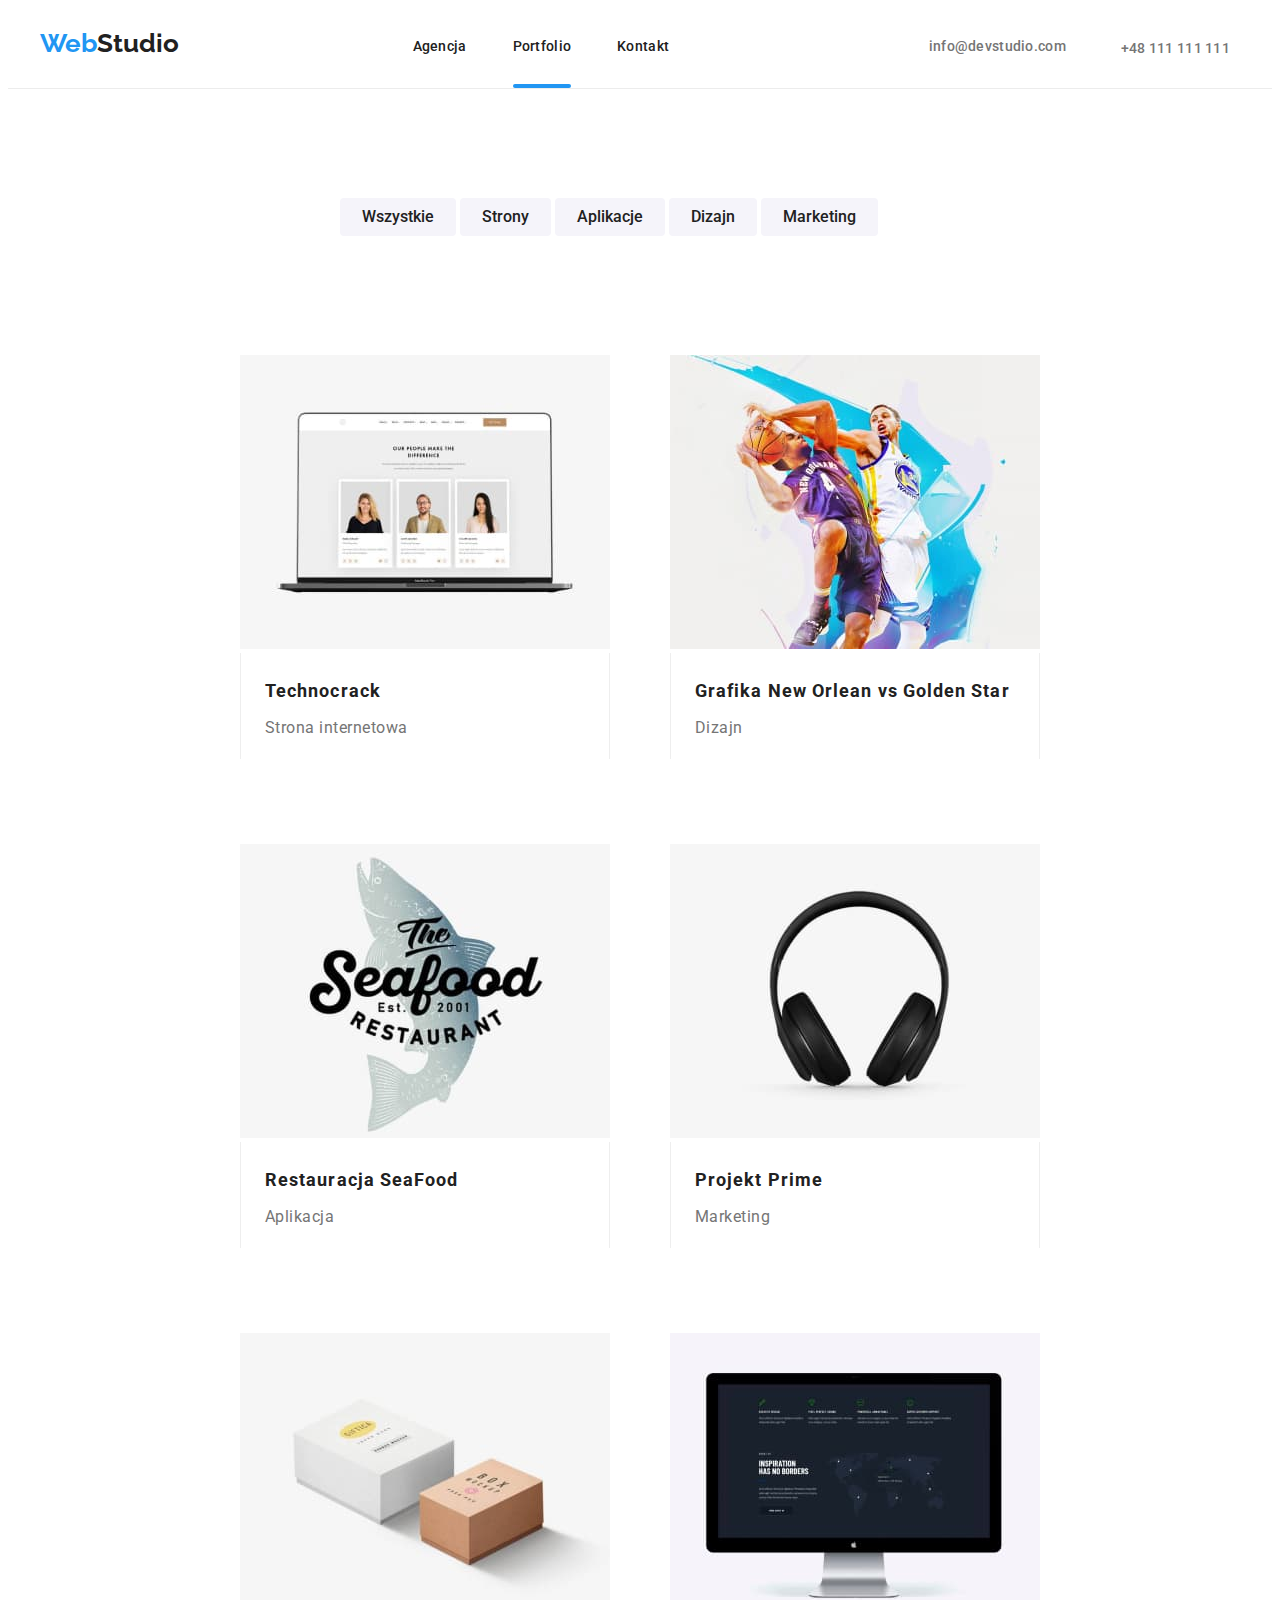
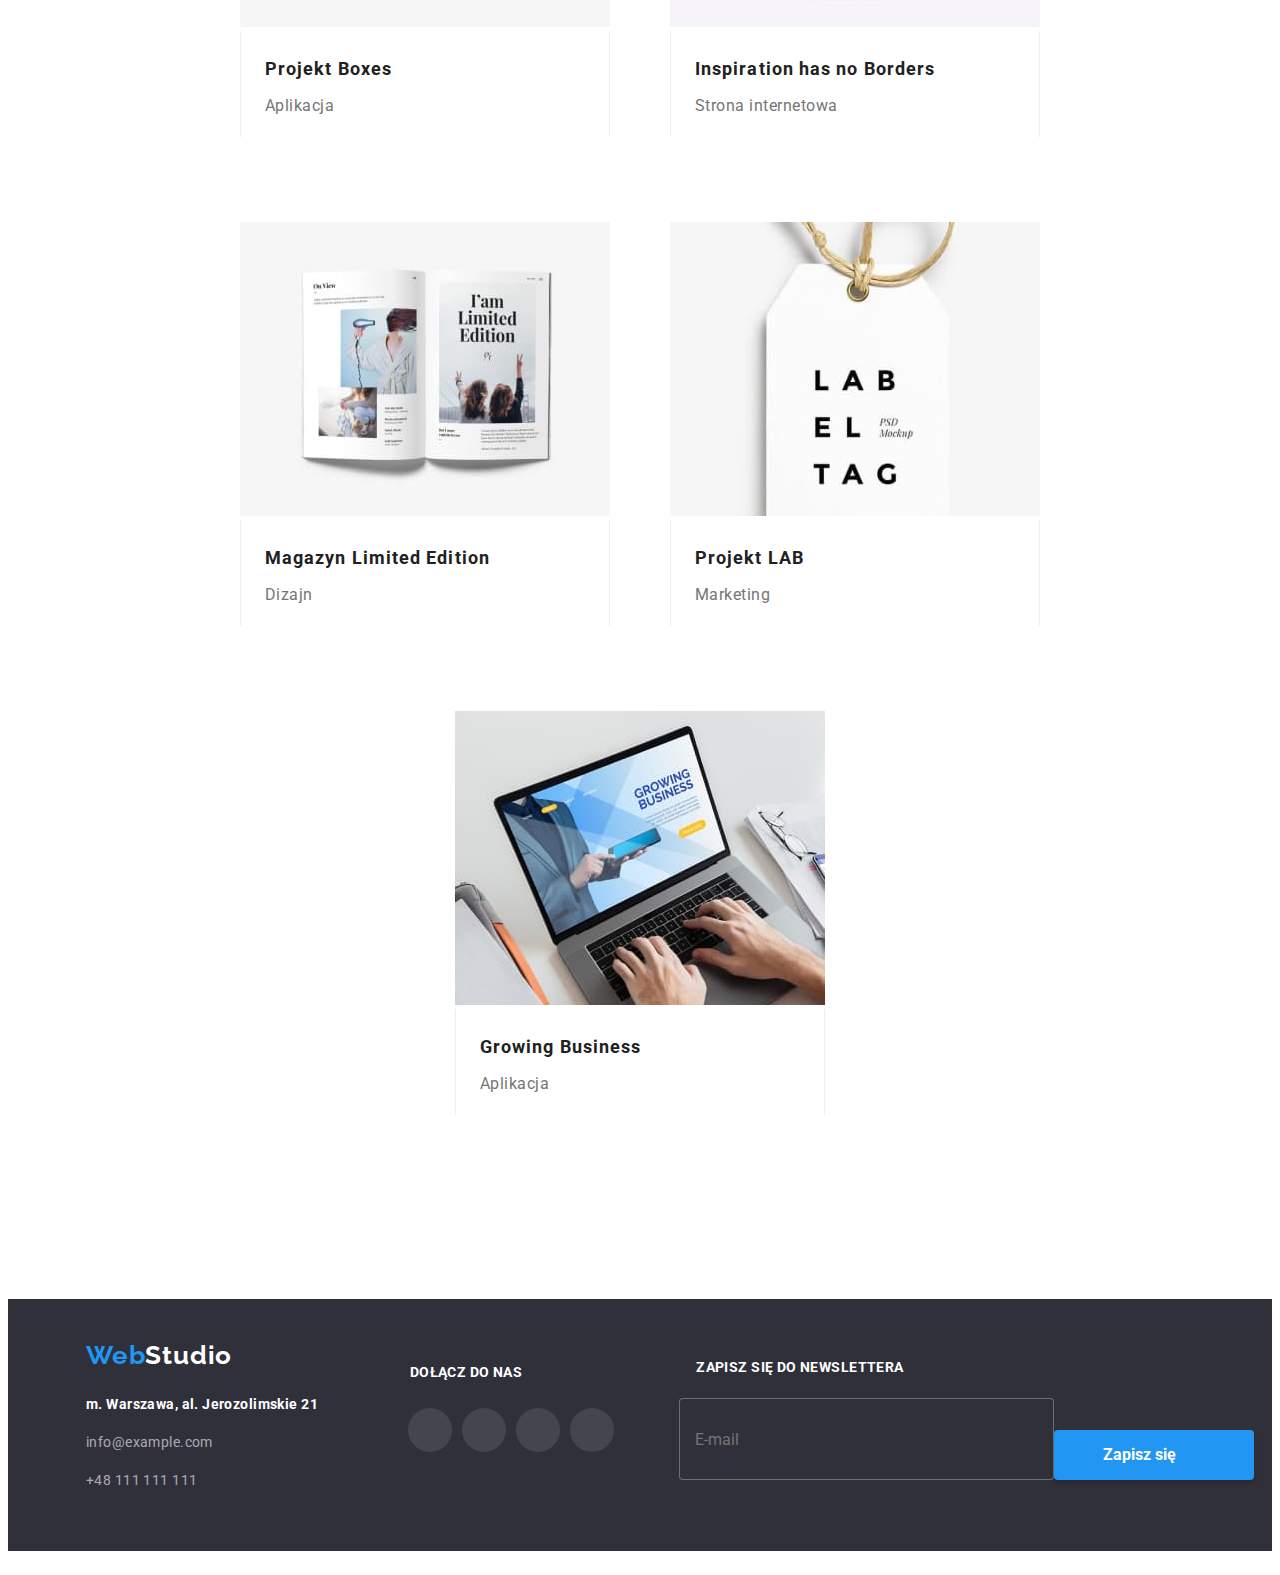
==== commit 70701bc5: "Add files via upload" ====
--- a/portfolio.html
+++ b/portfolio.html
@@ -468,22 +468,25 @@
       </div>
     </footer>
     <!--MOBILE MENU START-->
-    <div class="mobile-menu" mobile-menu>
-      <button type="button" class="mobile-menu__close-btn" mobile-menu-close>
+    <div class="mobile-menu mobile-menu--active">
+      <button
+        type="button"
+        class="mobile-menu__close-btn mobile-menu__close-btn--active"
+      >
         <svg class="icon-X" width="11" height="11">
           <use href="./images/icons.svg#icon-X"></use>
         </svg>
       </button>
       <ul class="mobile-menu__nav">
         <li class="mobile-menu__list">
-          <a class="mobile-menu__link" href="index.html">Agencja</a>
-        </li>
-        <li class="mobile-menu__list">
           <a
             class="mobile-menu__link mobile-menu__link--active"
-            href="portfolio.html"
-            >Portfolio</a
+            href="index.html"
+            >Agencja</a
           >
+        </li>
+        <li class="mobile-menu__list">
+          <a class="mobile-menu__link" href="portfolio.html">Portfolio</a>
         </li>
         <li class="mobile-menu__list">
           <a class="mobile-menu__link" href="text">Kontakt</a>
--- a/CSS/main.min.css
+++ b/CSS/main.min.css
@@ -1 +1 @@
-.modal__checkbox--visually-hidden{position:absolute;clip:rect(1px 1px 1px 1px);clip:rect(1px, 1px, 1px, 1px);padding:0;border:0;width:1px;height:1px;overflow:hidden}.body{font-family:"Roboto",sans-serif,"Raleway",sans-serif;font-weight:400,500,700,900;cursor:default;margin:0px}.section{padding:60px 0}@media screen and (min-width: 1200px){.section{padding:94px 0}}.container{width:100%;margin:0 auto;max-width:1200px;padding:0 15px}.container-card-set{margin-bottom:94px;padding:0 15px}@media screen and (min-width: 768px)and (max-width: 1200px){.container-card-set{max-width:1200px}}.container-footer{display:flex;flex-direction:column;justify-content:center;align-items:center}@media screen and (min-width: 320px)and (max-width: 768px){.container-footer{height:603px}}@media screen and (min-width: 768px)and (max-width: 1200px){.container-footer{height:463px}}@media screen and (min-width: 1200px){.container-footer{flex-direction:row;min-height:252px}}.container-page-header{border-bottom:1px solid #ececec;max-width:1200px}@media screen and (min-width: 320px)and (max-width: 768px){.container-page-header{height:60px}}@media screen and (min-width: 768px)and (max-width: 1200px){.container-page-header{max-width:1200px;height:80px}}@media screen and (min-width: 1200px){.container-page-header{height:80px;margin:0 auto;max-width:1600px}}@media screen and (min-width: 768px)and (max-width: 1200px){.container-clients{max-width:1200px}}.page-header-logo,.page-header-logo--right{position:relative;font-family:"Raleway",sans-serif;color:#2196f3;font-size:26px;font-weight:700;line-height:31px;text-decoration:none}.page-header-logo--right{color:#212121}@media screen and (min-width: 320px)and (max-width: 480px){.page-header-logo,.page-header-logo--right{top:15px;left:10px}.page-header-logo--right{top:0;left:0}}@media screen and (min-width: 480px)and (max-width: 768px){.page-header-logo,.page-header-logo--right{top:0;left:15px}.page-header-logo--right{top:0;left:0}}@media screen and (min-width: 768px)and (max-width: 1200px){.page-header-logo,.page-header-logo--right{display:flex;margin-right:93px;padding-left:15px}.page-header-logo--right{padding-left:0px}}@media screen and (min-width: 1200px){.page-header-logo,.page-header-logo--right{position:relative;top:0;left:0}.page-header-logo--right{position:relative;top:0;left:0}}@media screen and (min-width: 320px)and (max-width: 480px){.navi__menu{display:none}.contact-menu{display:none}}@media screen and (min-width: 480px)and (max-width: 768px){.navi__menu{display:none}.contact-menu{display:none}}@media screen and (min-width: 768px)and (max-width: 1200px){.navi{display:flex;justify-content:space-between;padding:0px;width:100%}.navi__menu{width:0px;height:0px;display:flex;justify-content:center;margin-top:29px;margin-right:101px;list-style-type:none}.navi__menu-list{list-style-type:none}.navi__menu-list:not(:last-child){padding-right:46px}.navi__menu-link{font-family:"Roboto",sans-serif;color:#212121;font-weight:500;line-height:16px;font-size:14px;letter-spacing:.02em;text-decoration:none;transition-property:color;transition-duration:250ms;transition-timing-function:cubic-bezier(0.4, 0, 0.2, 1)}.navi__menu-link:hover{color:#2196f3}.navi__menu-link--active::after{content:"";display:block;border-top:4px solid #2196f3;position:relative;top:29px;border-radius:2px}.contact-menu{display:flex;flex-direction:column;padding-left:0px}.contact-menu__list{list-style-type:none}.contact-menu__list:not(:last-child){padding-bottom:10px}.contact-menu__link{font-family:"Roboto",sans-serif;color:#757575;font-weight:500;font-size:12px;line-height:14px;letter-spacing:.02em;text-decoration:none;margin-right:10px;transition-property:color,stroke;transition-duration:250ms;transition-timing-function:cubic-bezier(0.4, 0, 0.2, 1)}.contact-menu__link:hover{text-decoration:none;color:#2196f3;stroke:#2196f3;stroke-width:2px}}@media screen and (min-width: 1200px){.navi{display:flex;justify-content:space-between;padding:0px;width:100%}.navi__menu{display:flex;margin-top:29px;padding-left:0px;list-style-type:none}.navi__menu-list:not(:last-child){padding-right:46px}.navi__menu-link{font-family:"Roboto",sans-serif;color:#212121;font-weight:500;line-height:16px;font-size:14px;letter-spacing:.02em;text-decoration:none;transition-property:color;transition-duration:250ms;transition-timing-function:cubic-bezier(0.4, 0, 0.2, 1)}.navi__menu-link:hover{color:#2196f3}.navi__menu-link--active::after{content:"";display:block;border-top:4px solid #2196f3;position:relative;top:29px;border-radius:2px}.contact-menu{display:flex;padding-left:0px;margin-top:29px}.contact-menu__list{list-style-type:none}.contact-menu__list:not(:last-child){padding-right:25px}.contact-menu__link{font-family:"Roboto",sans-serif;color:#757575;font-weight:500;font-size:14px;line-height:16px;letter-spacing:.02em;text-decoration:none;margin-right:10px;transition-property:color,stroke;transition-duration:250ms;transition-timing-function:cubic-bezier(0.4, 0, 0.2, 1)}.contact-menu__link:hover{text-decoration:none;color:#2196f3;stroke:#2196f3;stroke-width:2px}}.hamburger{padding:0;display:inline-block;background-color:rgba(0,0,0,0);border:0;margin:0;position:absolute;top:60px;right:40px;cursor:pointer}.hamburger__box{width:35px;height:24px;display:inline-block;position:absolute;right:0;top:-22px}.hamburger__inner{width:100%;height:4px;background-color:#000;position:absolute}.hamburger__inner::before,.hamburger__inner::after{content:"";width:100%;height:4px;background-color:#000;position:absolute;left:0}.hamburger__inner::before{top:-10px}.hamburger__inner::after{top:10px}.hamburger .hamburger--active .hamburger__inner{background-color:#000}@media screen and (min-width: 768px){.hamburger{display:none}}.banner{display:flex;flex-direction:column;align-items:center;justify-content:center;background-color:#2196f3;background-image:linear-gradient(rgba(47, 48, 58, 0.4), rgba(47, 48, 58, 0.4), rgba(47, 48, 58, 0.4), rgba(47, 48, 58, 0.4)),url("../images/header-mobile.jpg");width:100%;height:400px;margin:0 auto;background-size:cover;background-repeat:no-repeat}@media screen and (min-device-pixel-ratio: 2),screen and (min-resolution: 192dpi),screen and (min-resolution: 2dppx){.banner{background-image:linear-gradient(rgba(47, 48, 58, 0.4), rgba(47, 48, 58, 0.4), rgba(47, 48, 58, 0.4), rgba(47, 48, 58, 0.4)),url("../images/header-mobile@2x.jpg");background-size:cover;background-repeat:no-repeat}}.banner__title{font-family:"Roboto",sans-serif;color:#fff;font-weight:900;font-size:26px;line-height:42px;letter-spacing:.06em;text-transform:uppercase;text-align:center;padding-top:55px;padding-bottom:30px}.banner__modal-btn{display:flex;justify-content:center;font-family:"Roboto",sans-serif;color:#fff;font-size:16px;font-weight:700;line-height:30px;letter-spacing:.06em;padding:10px 41px 10px 41px;margin:0 auto;width:200px;height:50px;background-color:#2196f3;border:none;box-shadow:0px 4px 4px rgba(0,0,0,.15);border-radius:4px}.banner__modal-btn:hover{cursor:pointer;text-decoration:none}@media screen and (min-width: 768px)and (max-width: 1200px){.banner{background-image:linear-gradient(rgba(47, 48, 58, 0.4), rgba(47, 48, 58, 0.4), rgba(47, 48, 58, 0.4), rgba(47, 48, 58, 0.4)),url("../images/header-tablet.jpg")}}@media screen and (min-width: 768px)and (max-width: 1200px)and (min-device-pixel-ratio: 2),screen and (min-width: 768px)and (max-width: 1200px)and (min-resolution: 192dpi),screen and (min-width: 768px)and (max-width: 1200px)and (min-resolution: 2dppx){.banner{background-image:linear-gradient(rgba(47, 48, 58, 0.4), rgba(47, 48, 58, 0.4), rgba(47, 48, 58, 0.4), rgba(47, 48, 58, 0.4)),url("../images/header-tablet@2x.jpg")}}@media screen and (min-width: 768px)and (max-width: 1200px){.banner__title{max-width:1200px}}@media screen and (min-width: 1200px){.banner{background-image:linear-gradient(rgba(47, 48, 58, 0.4), rgba(47, 48, 58, 0.4), rgba(47, 48, 58, 0.4), rgba(47, 48, 58, 0.4)),url("../images/header.jpg");height:600px}.banner__title{font-size:44px;line-height:60px;padding-top:100px;transform:translateX(0%)}}.card-set{display:flex;flex-wrap:wrap;justify-content:center;align-items:center;list-style-type:none;margin:0 auto;padding:0}.card-set__item{width:100%}.card-set__item:last-child{padding-bottom:60px}.card-set__image{background-color:#f5f4fa;border-radius:4px;display:flex;justify-content:center;align-items:center;margin-bottom:30px;width:100%;max-width:480px;height:120px;margin:0 auto;padding:0}.card-set__image__image:hover{cursor:pointer}.card-set__title{font-family:"Roboto",sans-serif;color:#212121;font-weight:700;font-size:14px;line-height:16px;letter-spacing:.03em;text-align:center;text-transform:uppercase}.card-set__text{font-family:"Roboto",sans-serif;color:#757575;font-weight:400;font-size:14px;line-height:24px;letter-spacing:.03em;text-transform:none;text-align:left;padding-left:0}@media screen and (min-width: 480px)and (max-width: 768px){.card-set__item{width:100%}.card-set__image{margin-bottom:30px}}@media screen and (min-width: 768px)and (max-width: 1200px){.card-set{gap:30px;padding-left:0}.card-set__item{flex-basis:calc((100% - 30px)/2)}.card-set__item:last-child{padding-bottom:0px}.card-set__image{max-width:768px}.card-set__title{text-align:left}.card-set__text{width:100%;max-width:768px}}@media screen and (min-width: 1200px){.card-set{padding-left:0;flex-wrap:nowrap}.card-set__item:last-child{padding-bottom:0px}.card-set__image{padding:0;max-width:270px;height:120px;margin-left:0px}.card-set__title{text-align:left}.card-set__text{width:270px;margin-right:30px}}.icon-astronaut-1,.icon-diagram-1,.icon-clock-1,.icon-antenna-1{width:70px;height:70px}.icon-antenna-1{background-position:0 0}.icon-clock-1{background-position:-96px 0}.icon-diagram-1{background-position:-144px 0}.icon-astronaut-1{background-position:-48px 0}.icon{display:flex;justify-content:center;align-items:center;fill:#afb1b8;border:1px solid #afb1b8;border-radius:4px;width:210px;height:92px;margin:0 auto;transition-property:fill,border;transition-duration:250ms;transition-timing-function:cubic-bezier(0.4, 0, 0.2, 1)}.icon:hover:nth-child(-n+6){fill:#2196f3;border:1px solid #2196f3;cursor:pointer}@media screen and (min-width: 768px)and (max-width: 1200px){.icon{width:226px}}@media screen and (min-width: 1200px){.icon{width:170px}}.icon-envelope-link,.icon-smartphone-link{margin-right:10px;fill:#fff;stroke-width:2px;width:16px;height:12px;background-position:-528px 0}.icon-envelope-link:hover,.icon-smartphone-link:hover{stroke:#2196f3;cursor:pointer}.icon-smartphone-link{width:10px;height:16px;background-position:-624px -48px}.product{display:flex;justify-content:space-evenly;list-style-type:none;font-family:"Roboto",sans-serif;font-size:36px;font-weight:700;color:#212121;line-height:42px;text-align:center}.product__list{display:none;justify-content:space-between;list-style-type:none;padding-left:0px}.product__image{display:none;justify-content:space-between;padding-right:30px}@media screen and (min-width: 0px)and (max-width: 480px){.product{display:none}}@media screen and (min-width: 480px)and (max-width: 768px){.product{display:none}}@media screen and (min-width: 768px)and (max-width: 1200px){.product{display:none}}@media screen and (min-width: 1200px){.product{display:flex;justify-content:space-evenly;list-style-type:none;padding-bottom:94px;padding-top:94px;font-family:"Roboto",sans-serif;font-size:36px;font-weight:700;color:#212121;line-height:42px;text-align:center}.product__list{display:flex;justify-content:space-between;list-style-type:none;padding-left:0px;margin-bottom:0px}.product__image{display:flex;justify-content:space-between;padding-right:30px}}.box{width:370px;height:70px;background-color:rgba(47,48,58,.8);font-family:"Roboto",sans-serif;font-weight:700;font-size:14px;line-height:16px;padding-top:27px;letter-spacing:.03em;text-transform:uppercase;color:#fff}.box__text-box1{position:relative;bottom:70px;left:0px;text-indent:90px}.box__text-box2{position:relative;bottom:140px;left:400px;text-indent:113px}.box__text-box3{position:relative;bottom:210px;left:800px;text-indent:94px}@media screen and (min-width: 0px)and (max-width: 480px){.box{display:none}}@media screen and (min-width: 480px)and (max-width: 767px){.box{display:none}}@media screen and (min-width: 768px)and (max-width: 1200px){.box{display:none}}@media screen and (min-width: 1200px){.box{visibility:visible}}.team-section{background-color:#f5f4fa;padding:60px 0}@media screen and (min-width: 1200px){.team-section{padding:94px 0}}.team{font-family:"Roboto",sans-serif;color:#212121;font-weight:700;font-size:28px;line-height:33px;text-align:center;letter-spacing:.03em;margin:0 auto;padding-bottom:50px;padding-top:94px}.team__list{display:flex;flex-wrap:wrap;align-items:center;justify-content:center;padding-right:0px;padding-left:0px;margin-top:0px;list-style-type:none}.team__card{border-radius:0px 0px 4px 4px;margin-bottom:30px;background-color:#fff}.team__name,.team__job{display:flex;justify-content:space-evenly;height:19px;margin:0;padding:30px 99px 20px 99px;font-family:"Roboto",sans-serif;color:#212121;font-weight:500;font-size:16px;line-height:19px;text-align:center;list-style-type:none}.team__job{padding:10px 61px 30px 62px;color:#757575;font-weight:400}.team__social-icons{display:inline-flex;justify-content:center;align-items:center;width:44px;height:44px;border-radius:50%;background-color:#fff;fill:#afb1b8;border:none;transition-property:background-color,fill;transition-duration:250ms;transition-timing-function:cubic-bezier(0.4, 0, 0.2, 1)}.team__social-icons:hover{background-color:#2196f3;fill:#fff;cursor:pointer}.team__social-icons:first-of-type{margin-left:122px}.team__social-icons:not(:last-of-type){margin-top:16px;margin-bottom:15px;margin-right:10px}.team__social-icons:last-of-type{margin-top:16px;margin-right:20px;margin-bottom:15px}.social-link-icon{width:20px;height:20px}@media screen and (min-width: 480px)and (max-width: 768px){.team__list{flex-direction:column}}@media screen and (min-width: 768px)and (max-width: 1200px){.team-section{max-width:1200px}.team{font-size:28px;line-height:33px}.team__list{gap:30px;margin-bottom:0px;justify-content:center;flex-basis:calc((100% - 30px)/2)}.team__card{border-radius:0px 0px 4px 4px;background-color:#fff}.team__social-icons:first-of-type{margin-left:74px}}@media screen and (min-width: 1200px){.team{font-size:36px;line-height:42px}.team__list{display:flex;justify-content:space-between;align-items:center;margin-bottom:0px}.team__card{border-radius:0px 0px 4px 4px}.team__social-icons:first-of-type{margin-left:32px}.team__social-icons:not(:last-of-type){margin-top:16px;margin-bottom:15px;margin-right:10px}.team__social-icons:last-of-type{margin-top:16px;margin-bottom:15px}}.clients{padding:60px 0}.clients__title{font-family:"Roboto",sans-serif;color:#212121;font-weight:700;font-size:28px;line-height:33px;letter-spacing:.03em;text-align:center;margin:0 auto}.clients__list{display:flex;flex-wrap:wrap;gap:30px;padding-top:50px;flex-basis:calc((100% - 30px)/2)}@media screen and (min-width: 768px)and (max-width: 1200px){.clients__title{padding-top:94px;margin:0 auto}.clients__list{flex-basis:calc((33.3% - 30px)/2)}}@media screen and (min-width: 1200px){.clients{padding:94px 0}.clients__title{font-size:36px;line-height:42px}.clients__list{display:flex;padding-top:50px}}.grid{display:flex;justify-content:center;flex-wrap:wrap;align-items:center;list-style-type:none;padding:0;margin-top:0;margin-right:-8px;margin-bottom:60px;margin-left:-8px}.grid__item{position:relative;overflow:hidden;width:100%;height:100%;max-height:404px;transition-property:box-shadow;transition-duration:250ms;transition-timing-function:cubic-bezier(0.4, 0, 0.2, 1)}.grid__item:hover{box-shadow:3px 3px 3px rgba(0,0,0,.12),4px 4px 4px rgba(0,0,0,.06),4px 4px 6px rgba(0,0,0,.16),8px 0px 10px rgba(0,0,0,.3),0px 8px 10px rgba(0,0,0,.3);cursor:pointer}.grid__image{position:relative}.grid__text-field{position:relative;background-color:#fff;border-right:1px solid #eee;border-bottom:1px solid #eee;border-left:1px solid #eee;border-top:0;padding-top:20px}.grid__title{position:relative;margin:0 24px 0 24px;font-family:"Roboto",sans-serif;font-size:18px;font-weight:700;line-height:36px;letter-spacing:.06em;text-transform:none;text-decoration:none;color:#212121}.grid__subtitle{position:relative;margin:4px 24px 20px 24px;font-size:16px;font-weight:400;font-family:"Roboto",sans-serif;color:#757575;line-height:30px;letter-spacing:.03em;text-decoration:none}.grid__overlay{position:absolute;top:0;left:0;width:100%;height:294px;transform:translateY(100%);transition-property:transform;transition-duration:250ms;transition-timing-function:cubic-bezier(0.4, 0, 0.2, 1)}.grid__overlay-text{padding:77px 24px 77px 24px;font-family:"Roboto",sans-serif;color:#fff;font-weight:400;font-size:18px;line-height:28px;letter-spacing:.03em}.grid__item:hover .grid__overlay{transform:translateY(0);background-color:rgba(33,150,243,.9)}@media screen and (min-width: 768px)and (max-width: 1200px){.grid{padding:0}.grid__item{overflow:hidden;width:100%;max-width:354px;height:100%;max-height:404px}.grid__subtitle{position:relative;margin:4px 24px 20px 24px}.grid__overlay-text{padding:15px 24px 30px 24px}}@media screen and (min-width: 1200px){.grid{display:flex;gap:30px;padding:0}.grid__item{position:relative;overflow:hidden;width:100%;max-width:370px;height:100%;max-height:404px;margin:25px 15px 30px 15px;transition-property:box-shadow;transition-duration:250ms;transition-timing-function:cubic-bezier(0.4, 0, 0.2, 1)}.grid__overlay-text{padding:49px 45px 49px 24px}}.overlay{position:absolute;bottom:-294px;left:0;width:370px;height:294px;padding:49px 45px 49px 24px;color:#fff;font-family:"Roboto",sans-serif;font-weight:400;font-size:18px;line-height:28px;letter-spacing:.03em;transform:translateY(100%);transition-property:transform;transition-duration:250ms;transition-timing-function:cubic-bezier(0.4, 0, 0.2, 1)}.portfolio-button{display:inline-flex;justify-content:center;color:#212121;font-family:"Roboto",sans-serif;font-size:16px;font-weight:500;line-height:26px;border:none;padding:6px 22px 6px 22px;margin-top:15px;border-radius:4px;background-color:#f5f4fa;transition-property:background-color,color,box-shadow;transition-duration:250ms;transition-timing-function:cubic-bezier(0.4, 0, 0.2, 1)}.portfolio-button:hover{background-color:#2196f3;color:#fff;box-shadow:0px 3px 1px rgba(0,0,0,.1),0px 1px 2px rgba(0,0,0,.08),0px 2px 2px rgba(0,0,0,.12);cursor:pointer;text-decoration:none}.footer{background-color:#2f303a}.footer__logo-field{position:relative;top:0;left:0}.footer__logo,.footer__logo2{font-family:"Raleway",sans-serif;font-size:24px;font-weight:700;color:#2196f3;line-height:28px;letter-spacing:.03em;text-decoration:none;text-align:center}.footer__logo2{color:#fff}.footer__address,.footer__phone,.footer__mail{font-family:"Roboto",sans-serif;color:#fff;text-decoration:none;text-align:center;font-weight:400;font-size:14px;font-style:normal;line-height:24px;letter-spacing:.03em}.footer__mail{color:rgba(255,255,255,.6)}.footer__phone{color:rgba(255,255,255,.6)}.footer__icon{display:flex;align-items:center;justify-content:center;width:44px;height:44px;border-radius:50%;background-color:rgba(255,255,255,.1);fill:#fff;transition-property:fill,background-color;transition-duration:250ms;transition-timing-function:cubic-bezier(0.4, 0, 0.2, 1)}.footer__icon:hover,.footer__icon:focus{background-color:#2196f3}.footer__icon-link{width:20px;height:20px}.social-head{position:relative;top:0;left:0;height:80px}.social-head__title{margin-bottom:20px;margin-left:32px;font-family:"Roboto",sans-serif;font-weight:700;font-size:14px;line-height:16px;letter-spacing:.03em;text-transform:uppercase;text-align:center;color:#fff;padding-bottom:10px}.social-head__links{display:flex;justify-content:center;align-items:center;list-style-type:none;margin-top:-2px;gap:10px}.newsletter{margin-top:60px;padding-left:30px}.newsletter__title{font-family:"Roboto",sans-serif;font-weight:700;font-size:14px;line-height:16px;letter-spacing:.03em;text-transform:uppercase;text-align:center;color:#fff;padding-bottom:10px}.newsletter__e-mail{position:relative;top:0;left:0;width:100%;height:50px;margin-left:0px;padding-top:15px;padding-right:0px;padding-bottom:15px;padding-left:15px;font-family:"Roboto",sans-serif;font-weight:400;font-size:16px;line-height:20px;background-color:#2f303a;color:#fff;border:1px solid rgba(255,255,255,.3);border-radius:4px}.newsletter__icon{position:absolute;top:13px;left:148px;height:100px;fill:#fff}.newsletter__submit-button{position:relative;top:0;left:0;transform:translate(50%, 50%);background-color:#2196f3;box-shadow:0px 4px 4px rgba(0,0,0,.15);border:none;border-radius:4px;color:#fff;font-family:"Roboto",sans-serif;font-weight:700;font-size:16px;padding-right:35px;margin-bottom:60px;line-height:30px;width:200px;height:50px}.newsletter__submit-button:hover{cursor:pointer}@media screen and (min-width: 480px)and (max-width: 768px){.social-head{position:relative;top:0;left:0;height:80px}.social-head__title{margin-bottom:20px;margin-left:0px;padding-bottom:10px}.social-head__links{display:flex;justify-content:center;align-items:center;list-style-type:none;margin-top:-2px;margin-right:0px}.newsletter{margin-top:60px;padding-left:0px}.newsletter__title{margin-right:0px;text-align:center;padding-bottom:10px}.newsletter__e-mail{position:relative;top:0;left:0;height:50px;margin-top:-5px;padding-top:15px;padding-right:0px;padding-bottom:15px;padding-left:15px;border:1px solid rgba(255,255,255,.3);border-radius:4px}.newsletter__icon{position:absolute;top:13px;left:148px;height:100px;fill:#fff}.newsletter__submit-button{position:relative;top:0;left:0;transform:translate(50%, 50%)}.newsletter__submit-button:hover{cursor:pointer}}@media screen and (min-width: 768px)and (max-width: 1200px){.footer{max-width:1200px;background-color:#2f303a}.footer__logo-field{position:relative;top:-140px;left:-200px;width:253px;height:79px}.footer__logo,.footer__logo2{margin-top:60px;padding-top:60px}.footer__logo2{margin-top:60px;padding-top:60px}.social-head{position:relative;top:-115px;left:233px}.newsletter{margin-top:0px;padding-left:0px}.newsletter__title{padding-bottom:0px;margin-bottom:-5px;margin-left:0px}.newsletter__e-mail{position:relative;top:0;left:0;transform:translate(0%, 50%);height:50px}.newsletter__submit-button{position:relative;top:35px;left:0;transform:translate(50%, 50%)}}@media screen and (min-width: 1200px){.footer{background-color:#2f303a}.footer__logo-field{position:relative;top:-20px;left:-150px}.footer__logo,.footer__logo2{font-size:26px;line-height:31px;text-align:left}.footer__logo2{font-size:26px;line-height:31px;text-decoration:none;text-align:left;color:#fff}.footer__address,.footer__mail,.footer__phone{text-align:left}.social-head{position:relative;top:-40px;left:-100px}.social-head__title{margin-left:-50px}.newsletter{position:relative;top:-75px;left:-65px;width:300px;height:80px}.newsletter__title{margin-left:-58px}.newsletter__e-mail{position:relative;top:15px;left:0;width:358px;margin-top:-20px;margin-left:0px}.newsletter__submit-button{position:relative;top:-35px;left:5px;transform:translate(185%)}}.backdrop{position:fixed;top:0;left:0;width:100vw;height:100%;background-color:rgba(0,0,0,.2)}.is-hidden{opacity:0;visibility:hidden;pointer-events:none}.modal{position:absolute;top:0;left:0;width:450px;min-height:609px;background-color:#fff;box-shadow:0px 1px 3px rgba(0,0,0,.12),0px 1px 1px rgba(0,0,0,.14),0px 2px 1px rgba(0,0,0,.2);border-radius:4px}.modal__form{display:flex;flex-direction:column;justify-content:center;align-items:center}.modal__title{margin-top:40px;margin-bottom:15px;font-family:"Roboto",sans-serif;color:#212121;font-weight:700;font-size:20px;line-height:23px}.modal__field,.modal__field3,.modal__field2,.modal__field1{display:flex;justify-content:center;align-items:center;width:370px;height:40px;margin-top:4px;text-indent:35px;border:1px solid rgba(33,33,33,.2);border-radius:4px;transition-property:fill;transition-duration:250ms;transition-timing-function:cubic-bezier(0.4, 0, 0.2, 1)}.modal__field:focus-within,.modal__field3:focus-within,.modal__field2:focus-within,.modal__field1:focus-within{border:1px solid #2196f3;border-radius:4px;outline:none}.modal__field3{height:128px;padding-top:12px;text-indent:16px}.modal__icon--name{position:absolute;top:109px;left:55px}.modal__icon--phone{position:absolute;top:180px;left:55px}.modal__icon--envelope-modal{position:absolute;bottom:340px;left:53px}.modal__mail,.modal__comment,.modal__name,.modal__phone{margin-bottom:14px;font-family:"Roboto",sans-serif;font-weight:400;font-size:12px;line-height:14px;color:#757575;transition-property:fill;transition-duration:250ms;transition-timing-function:cubic-bezier(0.4, 0, 0.2, 1)}.modal__mail:focus-within,.modal__comment:focus-within,.modal__name:focus-within,.modal__phone:focus-within{fill:#2196f3}.modal__terms{font-family:"Roboto",sans-serif;font-weight:400;font-size:12px;line-height:14px;color:#757575}.modal__terms::before{content:"";display:inline-flex;width:16px;height:16px;margin-top:20px;margin-right:7px;outline:2px solid #212121;border-radius:4px;transition-property:background-color;transition-duration:250ms;transition-timing-function:cubic-bezier(0.4, 0, 0.2, 1)}.modal__terms--link{text-decoration:none;transition-property:text-decoration,color;transition-duration:250ms;transition-timing-function:cubic-bezier(0.4, 0, 0.2, 1)}.modal__terms--link:hover{text-decoration:underline;color:#2196f3}.modal__checkbox:checked+.modal__terms::before{background-color:#2196f3;background-image:url(../images/check.svg);width:16px;height:16px;outline:none}.modal__terms--link{text-decoration:none;transition-property:text-decoration,color;transition-duration:250ms;transition-timing-function:cubic-bezier(0.4, 0, 0.2, 1)}.modal__terms--link:hover{text-decoration:underline;color:#2196f3}.modal__submit-button{display:flex;justify-content:center;align-items:center;margin-top:15px;margin-bottom:40px;background-color:#2196f3;box-shadow:0px 4px 4px rgba(0,0,0,.15);border:none;border-radius:4px;width:200px;height:50px}.modal__submit-button:hover{cursor:pointer}.modal__submit-button--title{font-family:"Roboto",sans-serif;font-weight:700;font-size:16px;line-height:30px;color:#fff}.modal__close-btn{position:absolute;top:8px;right:8px;width:30px;height:30px;border-radius:50%;border:1px solid rgba(0,0,0,.1);background-color:#fff;cursor:pointer;transition-property:transform;transition-duration:2s;transition-timing-function:cubic-bezier(0.4, 0, 0.2, 1)}.modal__close-btn:hover{transform:rotate(360deg)}@media screen and (min-width: 320px)and (max-width: 480px){.modal{position:absolute;top:0;left:0;transform:translateY(25%);width:380px;min-height:609px}.modal__title{font-size:17px;line-height:15px}.modal__field,.modal__field1,.modal__field2,.modal__field3{width:340px;margin-left:-15px}.modal__icon--name{position:absolute;top:105px;left:28px}.modal__icon--phone{position:absolute;top:175px;left:30px}.modal__icon--envelope-modal{position:absolute;bottom:350px;left:28px}.modal__close-btn{position:absolute;top:12px;right:30px;width:20px;height:20px}}@media screen and (min-width: 480px)and (max-width: 768px){.modal{position:absolute;top:0;left:0;transform:translate(5%, 25%)}}@media screen and (min-width: 768px)and (max-width: 1200px){.modal{position:absolute;top:400px;left:25%;transform:translate(0%, -50%);width:450px;min-height:609px}.modal__field3{height:128px;padding-top:12px;text-indent:16px}.modal__mail,.modal__phone,.modal__name,.modal__comment{transition-property:fill,color;transition-duration:250ms;transition-timing-function:cubic-bezier(0.4, 0, 0.2, 1)}.modal__mail:focus-within,.modal__phone:focus-within,.modal__name:focus-within,.modal__comment:focus-within{fill:#2196f3;color:#2196f3}.modal__close-btn{transition-property:transform,fill;transition-duration:2s;transition-timing-function:cubic-bezier(0.4, 0, 0.2, 1)}.modal__close-btn:hover{transform:rotate(360deg);fill:#2196f3}}@media screen and (min-width: 1200px){.modal{position:absolute;top:0;left:25%;transform:translate(50%, 50%);width:528px;min-height:581px}.modal__field,.modal__field1,.modal__field2,.modal__field3{width:448px}.modal__field1{width:448px}.modal__field2{width:448px}.modal__field3{width:448px;height:128px;padding-top:12px;text-indent:16px}.modal__mail,.modal__phone,.modal__name,.modal__comment{transition-property:fill;transition-duration:250ms;transition-timing-function:cubic-bezier(0.4, 0, 0.2, 1)}.modal__mail:focus-within,.modal__phone:focus-within,.modal__name:focus-within,.modal__comment:focus-within{fill:#2196f3}.modal__terms{font-size:14px;line-height:24px}.modal__icon--envelope-modal{position:absolute;bottom:335px;left:53px}}.mobile-menu{width:100%;height:100vh;transform:translate(100%);transition-timing-function:cubic-bezier(0.4, 0, 0.2, 1)}.mobile-menu--active{transform:translate(0%);width:100vw;height:100vh;position:fixed;top:0;left:0;display:flex;flex-direction:column;justify-content:space-between;background-color:#fff}.mobile-menu__link{text-decoration:none;font-family:"Roboto",sans-serif;color:#212121;font-weight:500;font-size:40px;line-height:47px;letter-spacing:.02em}.mobile-menu__link--active:hover{color:#2196f3}.mobile-menu__link--email{font-family:"Roboto",sans-serif;font-size:24px;font-weight:500;line-height:28px;letter-spacing:.02em;color:#757575;text-decoration:none}.mobile-menu__link--phone{font-family:"Roboto",sans-serif;color:#2196f3;font-weight:500;font-size:34px;line-height:40px;letter-spacing:.02em;text-decoration:none}.mobile-menu__list{list-style-type:none;margin-bottom:36px}.mobile-menu__social-links{display:flex;flex-direction:row}.mobile-menu__social-item{list-style-type:none;margin-right:20px;margin-bottom:48px}.mobile-menu__social-type{font-family:"Roboto",sans-serif;color:#2196f3;font-weight:500;font-size:18px;line-height:22px;letter-spacing:.02em;text-decoration:none}.mobile-menu__close-btn{position:relative;top:0;left:0;width:30px;height:30px;border-radius:50%;border:rgba(0,0,0,0);background-color:#fff;cursor:pointer;transition-property:transform,fill;transition-duration:2s;transition-timing-function:cubic-bezier(0.4, 0, 0.2, 1)}.mobile-menu__close-btn:hover{transform:rotate(360deg);fill:#2196f3}.line{position:absolute;display:block;width:22px;height:0px;border:1px solid rgba(33,33,33,.2);transform:rotate(90deg) translateY(1000%) translateX(-60%)}@media screen and (min-width: 320px)and (max-width: 480px){.mobile-menu{width:100%;height:100vh}.mobile-menu__link{font-size:30px;line-height:35px}.mobile-menu__link--email{font-size:24px;line-height:28px}.mobile-menu__link--phone{font-size:30px;line-height:35px}.mobile-menu__social-links{margin-left:-15px}.mobile-menu__social-item{margin-right:10px;margin-bottom:10px}.mobile-menu__social-type{font-size:15px;line-height:16px}.mobile-menu__close-btn{position:relative;top:20px;left:280px}}.line{position:absolute;transform:rotate(90deg) translateY(800%) translateX(-50%)}@media screen and (min-width: 480px)and (max-width: 768px){.mobile-menu{width:100%;height:100%}.mobile-menu__close-btn{position:relative;top:30px;left:450px}.line{position:absolute;transform:rotate(90deg) translateY(1000%) translateX(-60%)}}@media screen and (min-width: 768px)and (max-width: 1200px){.mobile-menu{display:none}}@media screen and (min-width: 1200px){.mobile-menu{display:none}}/*# sourceMappingURL=main.min.css.map */+.modal__checkbox--visually-hidden{position:absolute;clip:rect(1px 1px 1px 1px);clip:rect(1px, 1px, 1px, 1px);padding:0;border:0;width:1px;height:1px;overflow:hidden}.body{font-family:"Roboto",sans-serif,"Raleway",sans-serif;font-weight:400,500,700,900;cursor:default;margin:0px}.section{padding:60px 0}@media screen and (min-width: 1200px){.section{padding:94px 0}}.container{width:100%;margin:0 auto;max-width:1200px;padding:0 15px}.container-card-set{margin-bottom:94px;padding:0 15px}@media screen and (min-width: 768px)and (max-width: 1200px){.container-card-set{max-width:1200px}}.container-footer{display:flex;flex-direction:column;justify-content:center;align-items:center}@media screen and (min-width: 320px)and (max-width: 768px){.container-footer{height:603px}}@media screen and (min-width: 768px)and (max-width: 1200px){.container-footer{height:463px}}@media screen and (min-width: 1200px){.container-footer{flex-direction:row;min-height:252px}}.container-page-header{border-bottom:1px solid #ececec;max-width:1200px}@media screen and (min-width: 320px)and (max-width: 768px){.container-page-header{height:60px}}@media screen and (min-width: 768px)and (max-width: 1200px){.container-page-header{max-width:1200px;height:80px}}@media screen and (min-width: 1200px){.container-page-header{height:80px;margin:0 auto;max-width:1600px}}@media screen and (min-width: 768px)and (max-width: 1200px){.container-clients{max-width:1200px}}.page-header-logo,.page-header-logo--right{position:relative;font-family:"Raleway",sans-serif;color:#2196f3;font-size:26px;font-weight:700;line-height:31px;text-decoration:none}.page-header-logo--right{color:#212121}@media screen and (min-width: 320px)and (max-width: 480px){.page-header-logo,.page-header-logo--right{top:15px;left:10px}.page-header-logo--right{top:0;left:0}}@media screen and (min-width: 480px)and (max-width: 768px){.page-header-logo,.page-header-logo--right{top:0;left:15px}.page-header-logo--right{top:0;left:0}}@media screen and (min-width: 768px)and (max-width: 1200px){.page-header-logo,.page-header-logo--right{display:flex;margin-right:93px;padding-left:15px}.page-header-logo--right{padding-left:0px}}@media screen and (min-width: 1200px){.page-header-logo,.page-header-logo--right{position:relative;top:0;left:0}.page-header-logo--right{position:relative;top:0;left:0}}@media screen and (min-width: 320px)and (max-width: 480px){.navi__menu{display:none}.contact-menu{display:none}}@media screen and (min-width: 480px)and (max-width: 768px){.navi__menu{display:none}.contact-menu{display:none}}@media screen and (min-width: 768px)and (max-width: 1200px){.navi{display:flex;justify-content:space-between;padding:0px;width:100%}.navi__menu{width:0px;height:0px;display:flex;justify-content:center;margin-top:29px;margin-right:101px;list-style-type:none}.navi__menu-list{list-style-type:none}.navi__menu-list:not(:last-child){padding-right:46px}.navi__menu-link{font-family:"Roboto",sans-serif;color:#212121;font-weight:500;line-height:16px;font-size:14px;letter-spacing:.02em;text-decoration:none;transition-property:color;transition-duration:250ms;transition-timing-function:cubic-bezier(0.4, 0, 0.2, 1)}.navi__menu-link:hover{color:#2196f3}.navi__menu-link--active::after{content:"";display:block;border-top:4px solid #2196f3;position:relative;top:29px;border-radius:2px}.contact-menu{display:flex;flex-direction:column;padding-left:0px}.contact-menu__list{list-style-type:none}.contact-menu__list:not(:last-child){padding-bottom:10px}.contact-menu__link{font-family:"Roboto",sans-serif;color:#757575;font-weight:500;font-size:12px;line-height:14px;letter-spacing:.02em;text-decoration:none;margin-right:10px;transition-property:color,stroke;transition-duration:250ms;transition-timing-function:cubic-bezier(0.4, 0, 0.2, 1)}.contact-menu__link:hover{text-decoration:none;color:#2196f3;stroke:#2196f3;stroke-width:2px}}@media screen and (min-width: 1200px){.navi{display:flex;justify-content:space-between;padding:0px;width:100%}.navi__menu{display:flex;margin-top:29px;padding-left:0px;list-style-type:none}.navi__menu-list:not(:last-child){padding-right:46px}.navi__menu-link{font-family:"Roboto",sans-serif;color:#212121;font-weight:500;line-height:16px;font-size:14px;letter-spacing:.02em;text-decoration:none;transition-property:color;transition-duration:250ms;transition-timing-function:cubic-bezier(0.4, 0, 0.2, 1)}.navi__menu-link:hover{color:#2196f3}.navi__menu-link--active::after{content:"";display:block;border-top:4px solid #2196f3;position:relative;top:29px;border-radius:2px}.contact-menu{display:flex;padding-left:0px;margin-top:29px}.contact-menu__list{list-style-type:none}.contact-menu__list:not(:last-child){padding-right:25px}.contact-menu__link{font-family:"Roboto",sans-serif;color:#757575;font-weight:500;font-size:14px;line-height:16px;letter-spacing:.02em;text-decoration:none;margin-right:10px;transition-property:color,stroke;transition-duration:250ms;transition-timing-function:cubic-bezier(0.4, 0, 0.2, 1)}.contact-menu__link:hover{text-decoration:none;color:#2196f3;stroke:#2196f3;stroke-width:2px}}.hamburger{padding:0;display:inline-block;background-color:rgba(0,0,0,0);border:0;margin:0;position:absolute;top:60px;right:40px;cursor:pointer}.hamburger__box{width:35px;height:24px;display:inline-block;position:absolute;right:0;top:-22px}.hamburger__inner{width:100%;height:4px;background-color:#000;position:absolute}.hamburger__inner::before,.hamburger__inner::after{content:"";width:100%;height:4px;background-color:#000;position:absolute;left:0}.hamburger__inner::before{top:-10px}.hamburger__inner::after{top:10px}.hamburger .hamburger--active .hamburger__inner{background-color:#000}@media screen and (min-width: 768px){.hamburger{display:none}}.banner{display:flex;flex-direction:column;align-items:center;justify-content:center;background-color:#2196f3;background-image:linear-gradient(rgba(47, 48, 58, 0.4), rgba(47, 48, 58, 0.4), rgba(47, 48, 58, 0.4), rgba(47, 48, 58, 0.4)),url("../images/header-mobile.jpg");width:100%;height:400px;margin:0 auto;background-size:cover;background-repeat:no-repeat}@media screen and (min-device-pixel-ratio: 2),screen and (min-resolution: 192dpi),screen and (min-resolution: 2dppx){.banner{background-image:linear-gradient(rgba(47, 48, 58, 0.4), rgba(47, 48, 58, 0.4), rgba(47, 48, 58, 0.4), rgba(47, 48, 58, 0.4)),url("../images/header-mobile@2x.jpg");background-size:cover;background-repeat:no-repeat}}.banner__title{font-family:"Roboto",sans-serif;color:#fff;font-weight:900;font-size:26px;line-height:42px;letter-spacing:.06em;text-transform:uppercase;text-align:center;padding-top:55px;padding-bottom:30px}.banner__modal-btn{display:flex;justify-content:center;font-family:"Roboto",sans-serif;color:#fff;font-size:16px;font-weight:700;line-height:30px;letter-spacing:.06em;padding:10px 41px 10px 41px;margin:0 auto;width:200px;height:50px;background-color:#2196f3;border:none;box-shadow:0px 4px 4px rgba(0,0,0,.15);border-radius:4px}.banner__modal-btn:hover{cursor:pointer;text-decoration:none}@media screen and (min-width: 768px)and (max-width: 1200px){.banner{background-image:linear-gradient(rgba(47, 48, 58, 0.4), rgba(47, 48, 58, 0.4), rgba(47, 48, 58, 0.4), rgba(47, 48, 58, 0.4)),url("../images/header-tablet.jpg")}}@media screen and (min-width: 768px)and (max-width: 1200px)and (min-device-pixel-ratio: 2),screen and (min-width: 768px)and (max-width: 1200px)and (min-resolution: 192dpi),screen and (min-width: 768px)and (max-width: 1200px)and (min-resolution: 2dppx){.banner{background-image:linear-gradient(rgba(47, 48, 58, 0.4), rgba(47, 48, 58, 0.4), rgba(47, 48, 58, 0.4), rgba(47, 48, 58, 0.4)),url("../images/header-tablet@2x.jpg")}}@media screen and (min-width: 768px)and (max-width: 1200px){.banner__title{max-width:1200px}}@media screen and (min-width: 1200px){.banner{background-image:linear-gradient(rgba(47, 48, 58, 0.4), rgba(47, 48, 58, 0.4), rgba(47, 48, 58, 0.4), rgba(47, 48, 58, 0.4)),url("../images/header.jpg");height:600px}.banner__title{font-size:44px;line-height:60px;padding-top:100px;transform:translateX(0%)}}.card-set{display:flex;flex-wrap:wrap;justify-content:center;align-items:center;list-style-type:none;margin:0 auto;padding:0}.card-set__item{width:100%}.card-set__item:last-child{padding-bottom:60px}.card-set__image{background-color:#f5f4fa;border-radius:4px;display:flex;justify-content:center;align-items:center;margin-bottom:30px;width:100%;max-width:480px;height:120px;margin:0 auto;padding:0}.card-set__image__image:hover{cursor:pointer}.card-set__title{font-family:"Roboto",sans-serif;color:#212121;font-weight:700;font-size:14px;line-height:16px;letter-spacing:.03em;text-align:center;text-transform:uppercase}.card-set__text{font-family:"Roboto",sans-serif;color:#757575;font-weight:400;font-size:14px;line-height:24px;letter-spacing:.03em;text-transform:none;text-align:left;padding-left:0}@media screen and (min-width: 480px)and (max-width: 768px){.card-set__item{width:100%}.card-set__image{margin-bottom:30px}}@media screen and (min-width: 768px)and (max-width: 1200px){.card-set{gap:30px;padding-left:0}.card-set__item{flex-basis:calc((100% - 30px)/2)}.card-set__item:last-child{padding-bottom:0px}.card-set__image{max-width:768px}.card-set__title{text-align:left}.card-set__text{width:100%;max-width:768px}}@media screen and (min-width: 1200px){.card-set{padding-left:0;flex-wrap:nowrap}.card-set__item:last-child{padding-bottom:0px}.card-set__image{padding:0;max-width:270px;height:120px;margin-left:0px}.card-set__title{text-align:left}.card-set__text{width:270px;margin-right:30px}}.icon-astronaut-1,.icon-diagram-1,.icon-clock-1,.icon-antenna-1{width:70px;height:70px}.icon-antenna-1{background-position:0 0}.icon-clock-1{background-position:-96px 0}.icon-diagram-1{background-position:-144px 0}.icon-astronaut-1{background-position:-48px 0}.icon{display:flex;justify-content:center;align-items:center;fill:#afb1b8;border:1px solid #afb1b8;border-radius:4px;width:210px;height:92px;margin:0 auto;transition-property:fill,border;transition-duration:250ms;transition-timing-function:cubic-bezier(0.4, 0, 0.2, 1)}.icon:hover:nth-child(-n+6){fill:#2196f3;border:1px solid #2196f3;cursor:pointer}@media screen and (min-width: 768px)and (max-width: 1200px){.icon{width:226px}}@media screen and (min-width: 1200px){.icon{width:170px}}.icon-envelope-link,.icon-smartphone-link{margin-right:10px;fill:#fff;stroke-width:2px;width:16px;height:12px;background-position:-528px 0}.icon-envelope-link:hover,.icon-smartphone-link:hover{stroke:#2196f3;cursor:pointer}.icon-smartphone-link{width:10px;height:16px;background-position:-624px -48px}.product{display:flex;justify-content:space-evenly;list-style-type:none;font-family:"Roboto",sans-serif;font-size:36px;font-weight:700;color:#212121;line-height:42px;text-align:center}.product__list{display:none;justify-content:space-between;list-style-type:none;padding-left:0px}.product__image{display:none;justify-content:space-between;padding-right:30px}@media screen and (min-width: 0px)and (max-width: 480px){.product{display:none}}@media screen and (min-width: 480px)and (max-width: 768px){.product{display:none}}@media screen and (min-width: 768px)and (max-width: 1200px){.product{display:none}}@media screen and (min-width: 1200px){.product{display:flex;justify-content:space-evenly;list-style-type:none;padding-bottom:94px;padding-top:94px;font-family:"Roboto",sans-serif;font-size:36px;font-weight:700;color:#212121;line-height:42px;text-align:center}.product__list{display:flex;justify-content:space-between;list-style-type:none;padding-left:0px;margin-bottom:0px}.product__image{display:flex;justify-content:space-between;padding-right:30px}}.box{width:370px;height:70px;background-color:rgba(47,48,58,.8);font-family:"Roboto",sans-serif;font-weight:700;font-size:14px;line-height:16px;padding-top:27px;letter-spacing:.03em;text-transform:uppercase;color:#fff}.box__text-box1{position:relative;bottom:70px;left:0px;text-indent:90px}.box__text-box2{position:relative;bottom:140px;left:400px;text-indent:113px}.box__text-box3{position:relative;bottom:210px;left:800px;text-indent:94px}@media screen and (min-width: 0px)and (max-width: 480px){.box{display:none}}@media screen and (min-width: 480px)and (max-width: 767px){.box{display:none}}@media screen and (min-width: 768px)and (max-width: 1200px){.box{display:none}}@media screen and (min-width: 1200px){.box{visibility:visible}}.team-section{background-color:#f5f4fa;padding:60px 0}@media screen and (min-width: 1200px){.team-section{padding:94px 0}}.team{font-family:"Roboto",sans-serif;color:#212121;font-weight:700;font-size:28px;line-height:33px;text-align:center;letter-spacing:.03em;margin:0 auto;padding-bottom:50px;padding-top:94px}.team__list{display:flex;flex-wrap:wrap;align-items:center;justify-content:center;padding-right:0px;padding-left:0px;margin-top:0px;list-style-type:none}.team__card{border-radius:0px 0px 4px 4px;margin-bottom:30px;background-color:#fff}.team__name,.team__job{display:flex;justify-content:space-evenly;height:19px;margin:0;padding:30px 99px 20px 99px;font-family:"Roboto",sans-serif;color:#212121;font-weight:500;font-size:16px;line-height:19px;text-align:center;list-style-type:none}.team__job{padding:10px 61px 30px 62px;color:#757575;font-weight:400}.team__social-icons{display:inline-flex;justify-content:center;align-items:center;width:44px;height:44px;border-radius:50%;background-color:#fff;fill:#afb1b8;border:none;transition-property:background-color,fill;transition-duration:250ms;transition-timing-function:cubic-bezier(0.4, 0, 0.2, 1)}.team__social-icons:hover{background-color:#2196f3;fill:#fff;cursor:pointer}.team__social-icons:first-of-type{margin-left:122px}.team__social-icons:not(:last-of-type){margin-top:16px;margin-bottom:15px;margin-right:10px}.team__social-icons:last-of-type{margin-top:16px;margin-right:20px;margin-bottom:15px}.social-link-icon{width:20px;height:20px}@media screen and (min-width: 480px)and (max-width: 768px){.team__list{flex-direction:column}}@media screen and (min-width: 768px)and (max-width: 1200px){.team-section{max-width:1200px}.team{font-size:28px;line-height:33px}.team__list{gap:30px;margin-bottom:0px;justify-content:center;flex-basis:calc((100% - 30px)/2)}.team__card{border-radius:0px 0px 4px 4px;background-color:#fff}.team__social-icons:first-of-type{margin-left:74px}}@media screen and (min-width: 1200px){.team{font-size:36px;line-height:42px}.team__list{display:flex;justify-content:space-between;align-items:center;margin-bottom:0px}.team__card{border-radius:0px 0px 4px 4px}.team__social-icons:first-of-type{margin-left:32px}.team__social-icons:not(:last-of-type){margin-top:16px;margin-bottom:15px;margin-right:10px}.team__social-icons:last-of-type{margin-top:16px;margin-bottom:15px}}.clients{padding:60px 0}.clients__title{font-family:"Roboto",sans-serif;color:#212121;font-weight:700;font-size:28px;line-height:33px;letter-spacing:.03em;text-align:center;margin:0 auto}.clients__list{display:flex;flex-wrap:wrap;gap:30px;padding-top:50px;flex-basis:calc((100% - 30px)/2)}@media screen and (min-width: 768px)and (max-width: 1200px){.clients__title{padding-top:94px;margin:0 auto}.clients__list{flex-basis:calc((33.3% - 30px)/2)}}@media screen and (min-width: 1200px){.clients{padding:94px 0}.clients__title{font-size:36px;line-height:42px}.clients__list{display:flex;padding-top:50px}}.grid{display:flex;justify-content:center;flex-wrap:wrap;align-items:center;list-style-type:none;padding:0;margin-top:94px;margin-right:-8px;margin-bottom:60px;margin-left:-8px}.grid__item{position:relative;overflow:hidden;width:100%;height:100%;max-width:450px;max-height:404px;margin-top:60px;margin-bottom:30px;transition-property:box-shadow;transition-duration:250ms;transition-timing-function:cubic-bezier(0.4, 0, 0.2, 1)}.grid__item:hover{box-shadow:3px 3px 3px rgba(0,0,0,.12),4px 4px 4px rgba(0,0,0,.06),4px 4px 6px rgba(0,0,0,.16),8px 0px 10px rgba(0,0,0,.3),0px 8px 10px rgba(0,0,0,.3);cursor:pointer}.grid__image{position:relative;width:100%}.grid__text-field{position:relative;background-color:#fff;border-right:1px solid #eee;border-bottom:1px solid #eee;border-left:1px solid #eee;border-top:0;padding-top:20px}.grid__title{position:relative;margin:0 24px 0 24px;font-family:"Roboto",sans-serif;font-size:18px;font-weight:700;line-height:36px;letter-spacing:.06em;text-transform:none;text-decoration:none;color:#212121}.grid__subtitle{position:relative;margin:4px 24px 20px 24px;font-size:16px;font-weight:400;font-family:"Roboto",sans-serif;color:#757575;line-height:30px;letter-spacing:.03em;text-decoration:none}.grid__overlay{position:absolute;top:0;left:0;width:100%;height:294px;transform:translateY(100%);transition-property:transform;transition-duration:250ms;transition-timing-function:cubic-bezier(0.4, 0, 0.2, 1)}.grid__overlay-text{padding:77px 24px 77px 24px;font-family:"Roboto",sans-serif;color:#fff;font-weight:400;font-size:18px;line-height:28px;letter-spacing:.03em}.grid__item:hover .grid__overlay{transform:translateY(0);background-color:rgba(33,150,243,.9)}@media screen and (min-width: 768px)and (max-width: 1200px){.grid{padding:0}.grid__item{overflow:hidden;width:100%;height:100%;margin-right:30px}.grid__subtitle{position:relative;margin:4px 24px 20px 24px}.grid__overlay-text{padding:49px 24px 49px 24px}}@media screen and (min-width: 1200px){.grid{display:flex;flex-direction:row;gap:30px;padding:0;flex-basis:calc((100% - 30px)/3)}.grid__item{position:relative;overflow:hidden;width:100%;height:100%;max-width:370px;max-height:404px;margin:25px 15px 30px 15px;transition-property:box-shadow;transition-duration:250ms;transition-timing-function:cubic-bezier(0.4, 0, 0.2, 1)}.grid__overlay-text{padding:49px 45px 49px 24px}}.overlay{position:absolute;bottom:-294px;left:0;width:370px;height:294px;padding:49px 45px 49px 24px;color:#fff;font-family:"Roboto",sans-serif;font-weight:400;font-size:18px;line-height:28px;letter-spacing:.03em;transform:translateY(100%);transition-property:transform;transition-duration:250ms;transition-timing-function:cubic-bezier(0.4, 0, 0.2, 1)}.portfolio-button{display:inline-flex;color:#212121;font-family:"Roboto",sans-serif;font-size:16px;font-weight:500;line-height:26px;border:none;padding:6px 22px 6px 22px;margin-top:15px;border-radius:4px;background-color:#f5f4fa;transition-property:background-color,color,box-shadow;transition-duration:250ms;transition-timing-function:cubic-bezier(0.4, 0, 0.2, 1)}.portfolio-button:hover{background-color:#2196f3;color:#fff;box-shadow:0px 3px 1px rgba(0,0,0,.1),0px 1px 2px rgba(0,0,0,.08),0px 2px 2px rgba(0,0,0,.12);cursor:pointer;text-decoration:none}@media screen and (min-width: 768px)and (max-width: 1200px){.portfolio-button{position:relative;top:0;left:25%}}@media screen and (min-width: 1200px){.portfolio-button{position:relative;top:0;left:25%}}.footer{background-color:#2f303a}.footer__logo-field{position:relative;top:0;left:0}.footer__logo,.footer__logo2{font-family:"Raleway",sans-serif;font-size:24px;font-weight:700;color:#2196f3;line-height:28px;letter-spacing:.03em;text-decoration:none;text-align:center}.footer__logo2{color:#fff}.footer__address,.footer__phone,.footer__mail{font-family:"Roboto",sans-serif;color:#fff;text-decoration:none;text-align:center;font-weight:400;font-size:14px;font-style:normal;line-height:24px;letter-spacing:.03em}.footer__mail{color:rgba(255,255,255,.6)}.footer__phone{color:rgba(255,255,255,.6)}.footer__icon{display:flex;align-items:center;justify-content:center;width:44px;height:44px;border-radius:50%;background-color:rgba(255,255,255,.1);fill:#fff;transition-property:fill,background-color;transition-duration:250ms;transition-timing-function:cubic-bezier(0.4, 0, 0.2, 1)}.footer__icon:hover,.footer__icon:focus{background-color:#2196f3}.footer__icon-link{width:20px;height:20px}.social-head{position:relative;top:0;left:0;height:80px}.social-head__title{margin-bottom:20px;margin-left:32px;font-family:"Roboto",sans-serif;font-weight:700;font-size:14px;line-height:16px;letter-spacing:.03em;text-transform:uppercase;text-align:center;color:#fff;padding-bottom:10px}.social-head__links{display:flex;justify-content:center;align-items:center;list-style-type:none;margin-top:-2px;gap:10px}.newsletter{margin-top:60px;padding-left:30px}.newsletter__title{font-family:"Roboto",sans-serif;font-weight:700;font-size:14px;line-height:16px;letter-spacing:.03em;text-transform:uppercase;text-align:center;color:#fff;padding-bottom:10px}.newsletter__e-mail{position:relative;top:0;left:0;width:100%;height:50px;margin-left:0px;padding-top:15px;padding-right:0px;padding-bottom:15px;padding-left:15px;font-family:"Roboto",sans-serif;font-weight:400;font-size:16px;line-height:20px;background-color:#2f303a;color:#fff;border:1px solid rgba(255,255,255,.3);border-radius:4px}.newsletter__icon{position:absolute;top:13px;left:148px;height:100px;fill:#fff}.newsletter__submit-button{position:relative;top:0;left:0;transform:translate(50%, 50%);background-color:#2196f3;box-shadow:0px 4px 4px rgba(0,0,0,.15);border:none;border-radius:4px;color:#fff;font-family:"Roboto",sans-serif;font-weight:700;font-size:16px;padding-right:35px;margin-bottom:60px;line-height:30px;width:200px;height:50px}.newsletter__submit-button:hover{cursor:pointer}@media screen and (min-width: 480px)and (max-width: 768px){.social-head{position:relative;top:0;left:0;height:80px}.social-head__title{margin-bottom:20px;margin-left:0px;padding-bottom:10px}.social-head__links{display:flex;justify-content:center;align-items:center;list-style-type:none;margin-top:-2px;margin-right:0px}.newsletter{margin-top:60px;padding-left:0px}.newsletter__title{margin-right:0px;text-align:center;padding-bottom:10px}.newsletter__e-mail{position:relative;top:0;left:0;height:50px;margin-top:-5px;padding-top:15px;padding-right:0px;padding-bottom:15px;padding-left:15px;border:1px solid rgba(255,255,255,.3);border-radius:4px}.newsletter__icon{position:absolute;top:13px;left:148px;height:100px;fill:#fff}.newsletter__submit-button{position:relative;top:0;left:0;transform:translate(50%, 50%)}.newsletter__submit-button:hover{cursor:pointer}}@media screen and (min-width: 768px)and (max-width: 1200px){.footer{max-width:1200px;background-color:#2f303a}.footer__logo-field{position:relative;top:-140px;left:-200px;width:253px;height:79px}.footer__logo,.footer__logo2{margin-top:60px;padding-top:60px}.footer__logo2{margin-top:60px;padding-top:60px}.social-head{position:relative;top:-115px;left:233px}.newsletter{margin-top:0px;padding-left:0px}.newsletter__title{padding-bottom:0px;margin-bottom:-5px;margin-left:0px}.newsletter__e-mail{position:relative;top:0;left:0;transform:translate(0%, 50%);height:50px}.newsletter__submit-button{position:relative;top:35px;left:0;transform:translate(50%, 50%)}}@media screen and (min-width: 1200px){.footer{background-color:#2f303a}.footer__logo-field{position:relative;top:-20px;left:-150px}.footer__logo,.footer__logo2{font-size:26px;line-height:31px;text-align:left}.footer__logo2{font-size:26px;line-height:31px;text-decoration:none;text-align:left;color:#fff}.footer__address,.footer__mail,.footer__phone{text-align:left}.social-head{position:relative;top:-40px;left:-100px}.social-head__title{margin-left:-50px}.newsletter{position:relative;top:-75px;left:-65px;width:300px;height:80px}.newsletter__title{margin-left:-58px}.newsletter__e-mail{position:relative;top:15px;left:0;width:358px;margin-top:-20px;margin-left:0px}.newsletter__submit-button{position:relative;top:-35px;left:5px;transform:translate(185%)}}.backdrop{position:fixed;top:0;left:0;width:100vw;height:100%;background-color:rgba(0,0,0,.2)}.is-hidden{opacity:0;visibility:hidden;pointer-events:none}.modal{position:absolute;top:0;left:0;width:450px;min-height:609px;background-color:#fff;box-shadow:0px 1px 3px rgba(0,0,0,.12),0px 1px 1px rgba(0,0,0,.14),0px 2px 1px rgba(0,0,0,.2);border-radius:4px}.modal__form{display:flex;flex-direction:column;justify-content:center;align-items:center}.modal__title{margin-top:40px;margin-bottom:15px;font-family:"Roboto",sans-serif;color:#212121;font-weight:700;font-size:20px;line-height:23px}.modal__field,.modal__field3,.modal__field2,.modal__field1{display:flex;justify-content:center;align-items:center;width:370px;height:40px;margin-top:4px;text-indent:35px;border:1px solid rgba(33,33,33,.2);border-radius:4px;transition-property:fill;transition-duration:250ms;transition-timing-function:cubic-bezier(0.4, 0, 0.2, 1)}.modal__field:focus-within,.modal__field3:focus-within,.modal__field2:focus-within,.modal__field1:focus-within{border:1px solid #2196f3;border-radius:4px;outline:none}.modal__field3{height:128px;padding-top:12px;text-indent:16px}.modal__icon--name{position:absolute;top:109px;left:55px}.modal__icon--phone{position:absolute;top:180px;left:55px}.modal__icon--envelope-modal{position:absolute;bottom:340px;left:53px}.modal__mail,.modal__comment,.modal__name,.modal__phone{margin-bottom:14px;font-family:"Roboto",sans-serif;font-weight:400;font-size:12px;line-height:14px;color:#757575;transition-property:fill;transition-duration:250ms;transition-timing-function:cubic-bezier(0.4, 0, 0.2, 1)}.modal__mail:focus-within,.modal__comment:focus-within,.modal__name:focus-within,.modal__phone:focus-within{fill:#2196f3}.modal__terms{font-family:"Roboto",sans-serif;font-weight:400;font-size:12px;line-height:14px;color:#757575}.modal__terms::before{content:"";display:inline-flex;width:16px;height:16px;margin-top:20px;margin-right:7px;outline:2px solid #212121;border-radius:4px;transition-property:background-color;transition-duration:250ms;transition-timing-function:cubic-bezier(0.4, 0, 0.2, 1)}.modal__terms--link{text-decoration:none;transition-property:text-decoration,color;transition-duration:250ms;transition-timing-function:cubic-bezier(0.4, 0, 0.2, 1)}.modal__terms--link:hover{text-decoration:underline;color:#2196f3}.modal__checkbox:checked+.modal__terms::before{background-color:#2196f3;background-image:url(../images/check.svg);width:16px;height:16px;outline:none}.modal__terms--link{text-decoration:none;transition-property:text-decoration,color;transition-duration:250ms;transition-timing-function:cubic-bezier(0.4, 0, 0.2, 1)}.modal__terms--link:hover{text-decoration:underline;color:#2196f3}.modal__submit-button{display:flex;justify-content:center;align-items:center;margin-top:15px;margin-bottom:40px;background-color:#2196f3;box-shadow:0px 4px 4px rgba(0,0,0,.15);border:none;border-radius:4px;width:200px;height:50px}.modal__submit-button:hover{cursor:pointer}.modal__submit-button--title{font-family:"Roboto",sans-serif;font-weight:700;font-size:16px;line-height:30px;color:#fff}.modal__close-btn{position:absolute;top:8px;right:8px;width:30px;height:30px;border-radius:50%;border:1px solid rgba(0,0,0,.1);background-color:#fff;cursor:pointer;transition-property:transform;transition-duration:2s;transition-timing-function:cubic-bezier(0.4, 0, 0.2, 1)}.modal__close-btn:hover{transform:rotate(360deg)}@media screen and (min-width: 320px)and (max-width: 480px){.modal{position:absolute;top:0;left:0;transform:translate(0%, 25%);width:380px;min-height:609px}.modal__title{font-size:17px;line-height:15px}.modal__field,.modal__field1,.modal__field2,.modal__field3{width:340px;margin-left:-15px}.modal__icon--name{position:absolute;top:105px;left:28px}.modal__icon--phone{position:absolute;top:175px;left:30px}.modal__icon--envelope-modal{position:absolute;bottom:350px;left:28px}.modal__close-btn{position:absolute;top:12px;right:30px;width:20px;height:20px}}@media screen and (min-width: 480px)and (max-width: 768px){.modal{position:absolute;top:0;left:0;transform:translate(5%, 25%)}}@media screen and (min-width: 768px)and (max-width: 1200px){.modal{position:absolute;top:400px;left:25%;transform:translate(0%, -50%);width:450px;min-height:609px}.modal__field3{height:128px;padding-top:12px;text-indent:16px}.modal__mail,.modal__phone,.modal__name,.modal__comment{transition-property:fill,color;transition-duration:250ms;transition-timing-function:cubic-bezier(0.4, 0, 0.2, 1)}.modal__mail:focus-within,.modal__phone:focus-within,.modal__name:focus-within,.modal__comment:focus-within{fill:#2196f3;color:#2196f3}.modal__close-btn{transition-property:transform,fill;transition-duration:2s;transition-timing-function:cubic-bezier(0.4, 0, 0.2, 1)}.modal__close-btn:hover{transform:rotate(360deg);fill:#2196f3}}@media screen and (min-width: 1200px){.modal{position:absolute;top:0;left:25%;transform:translate(50%, 50%);width:528px;min-height:581px}.modal__field,.modal__field1,.modal__field2,.modal__field3{width:448px}.modal__field1{width:448px}.modal__field2{width:448px}.modal__field3{width:448px;height:128px;padding-top:12px;text-indent:16px}.modal__mail,.modal__phone,.modal__name,.modal__comment{transition-property:fill;transition-duration:250ms;transition-timing-function:cubic-bezier(0.4, 0, 0.2, 1)}.modal__mail:focus-within,.modal__phone:focus-within,.modal__name:focus-within,.modal__comment:focus-within{fill:#2196f3}.modal__terms{font-size:14px;line-height:24px}.modal__icon--envelope-modal{position:absolute;bottom:335px;left:53px}}.mobile-menu{transform:translate(100%);transition-timing-function:cubic-bezier(0.4, 0, 0.2, 1)}.mobile-menu--active{transform:translate(0%);width:100vw;max-width:100vw;height:100vh;position:absolute;top:0;left:0;display:flex;flex-direction:column;justify-content:space-between;background-color:#fff}.mobile-menu__link{text-decoration:none;font-family:"Roboto",sans-serif;color:#212121;font-weight:500;font-size:40px;line-height:47px;letter-spacing:.02em}.mobile-menu__link--active:hover{color:#2196f3}.mobile-menu__link--email{font-family:"Roboto",sans-serif;font-size:24px;font-weight:500;line-height:28px;letter-spacing:.02em;color:#757575;text-decoration:none}.mobile-menu__link--phone{font-family:"Roboto",sans-serif;color:#2196f3;font-weight:500;font-size:34px;line-height:40px;letter-spacing:.02em;text-decoration:none}.mobile-menu__list{list-style-type:none;margin-bottom:36px}.mobile-menu__social-links{display:flex;flex-direction:row}.mobile-menu__social-item{list-style-type:none;margin-right:20px;margin-bottom:48px}.mobile-menu__social-type{font-family:"Roboto",sans-serif;color:#2196f3;font-weight:500;font-size:18px;line-height:22px;letter-spacing:.02em;text-decoration:none}.mobile-menu__close-btn{position:relative;top:30px;left:430px;width:30px;height:30px;border-radius:50%;border:rgba(0,0,0,0);background-color:#fff;cursor:pointer;transition-property:transform,fill;transition-duration:2s;transition-timing-function:cubic-bezier(0.4, 0, 0.2, 1)}.mobile-menu__close-btn:hover{transform:rotate(360deg);fill:#2196f3}.line{position:absolute;display:block;width:22px;height:0px;border:1px solid rgba(33,33,33,.2);transform:rotate(90deg) translateY(1000%) translateX(-60%)}@media screen and (min-width: 768px)and (max-width: 1200px){.mobile-menu{display:none}}@media screen and (min-width: 1200px){.mobile-menu{display:none}}/*# sourceMappingURL=main.min.css.map */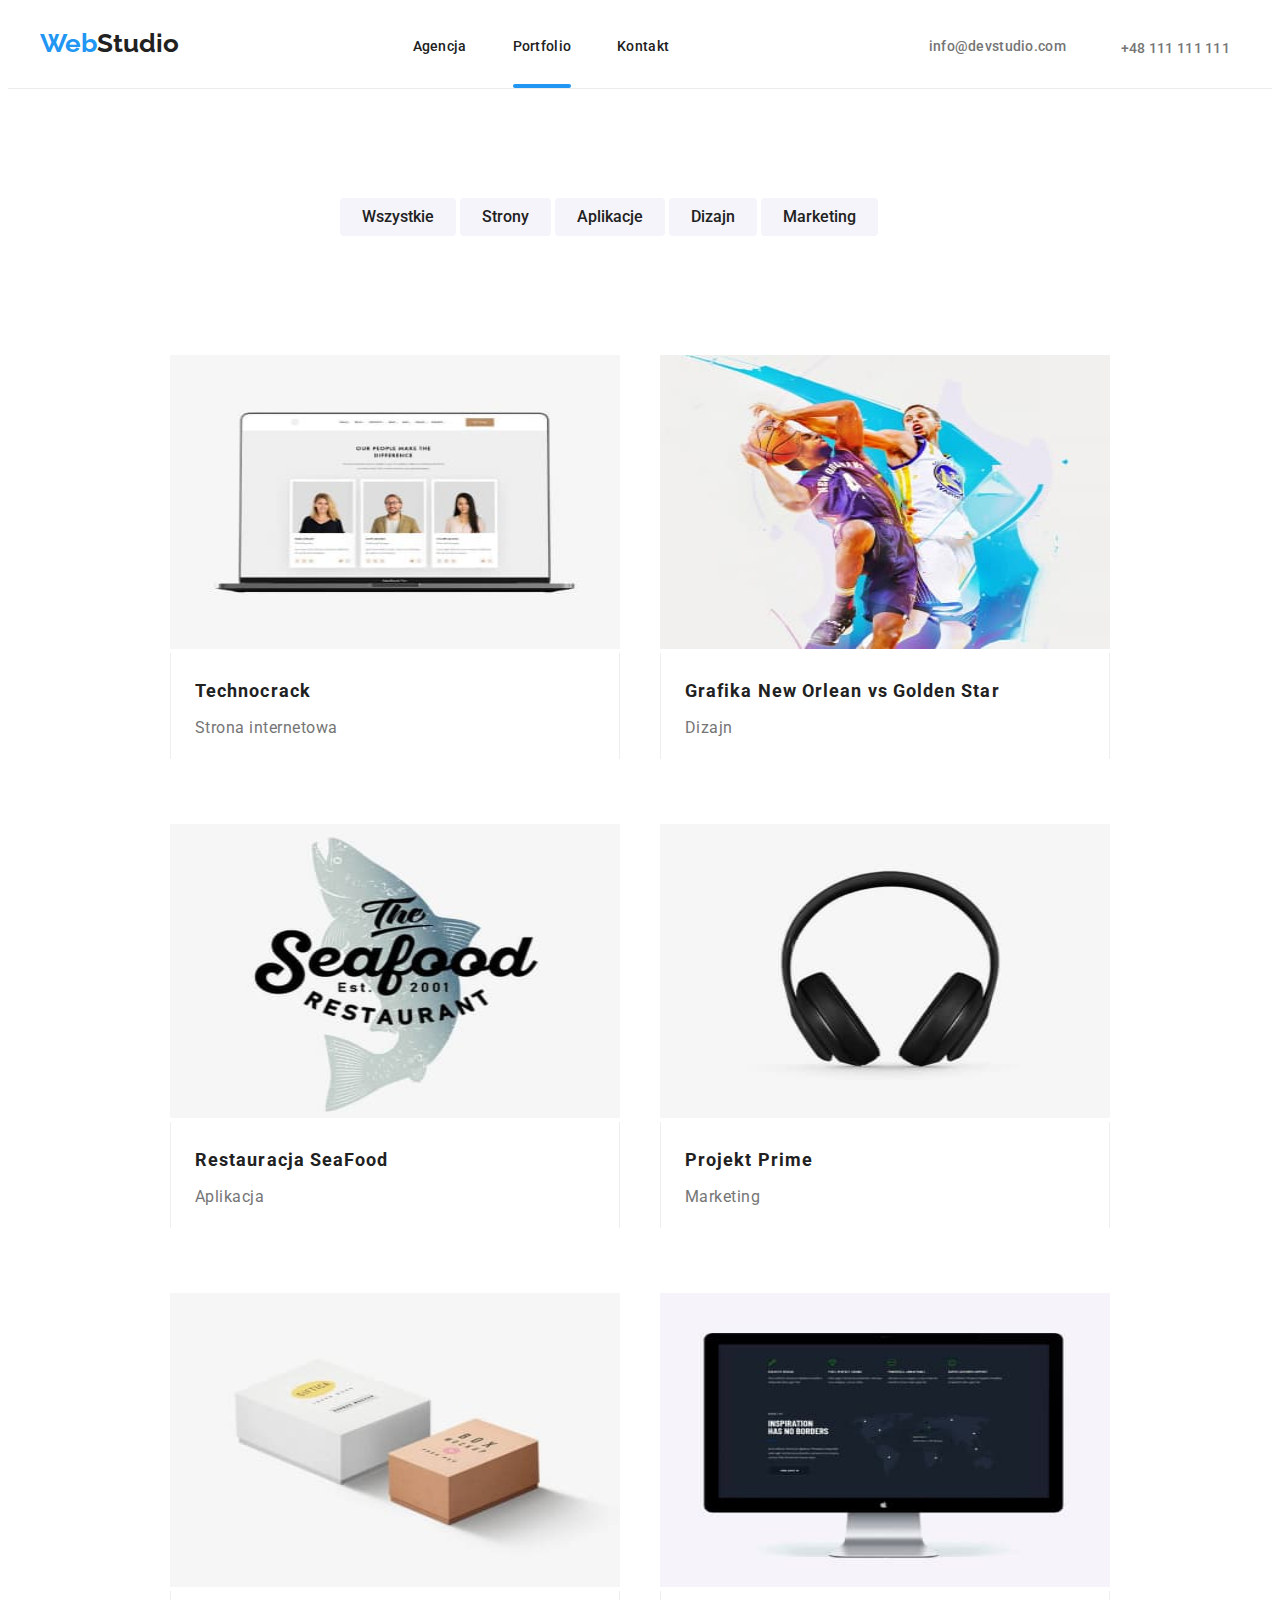
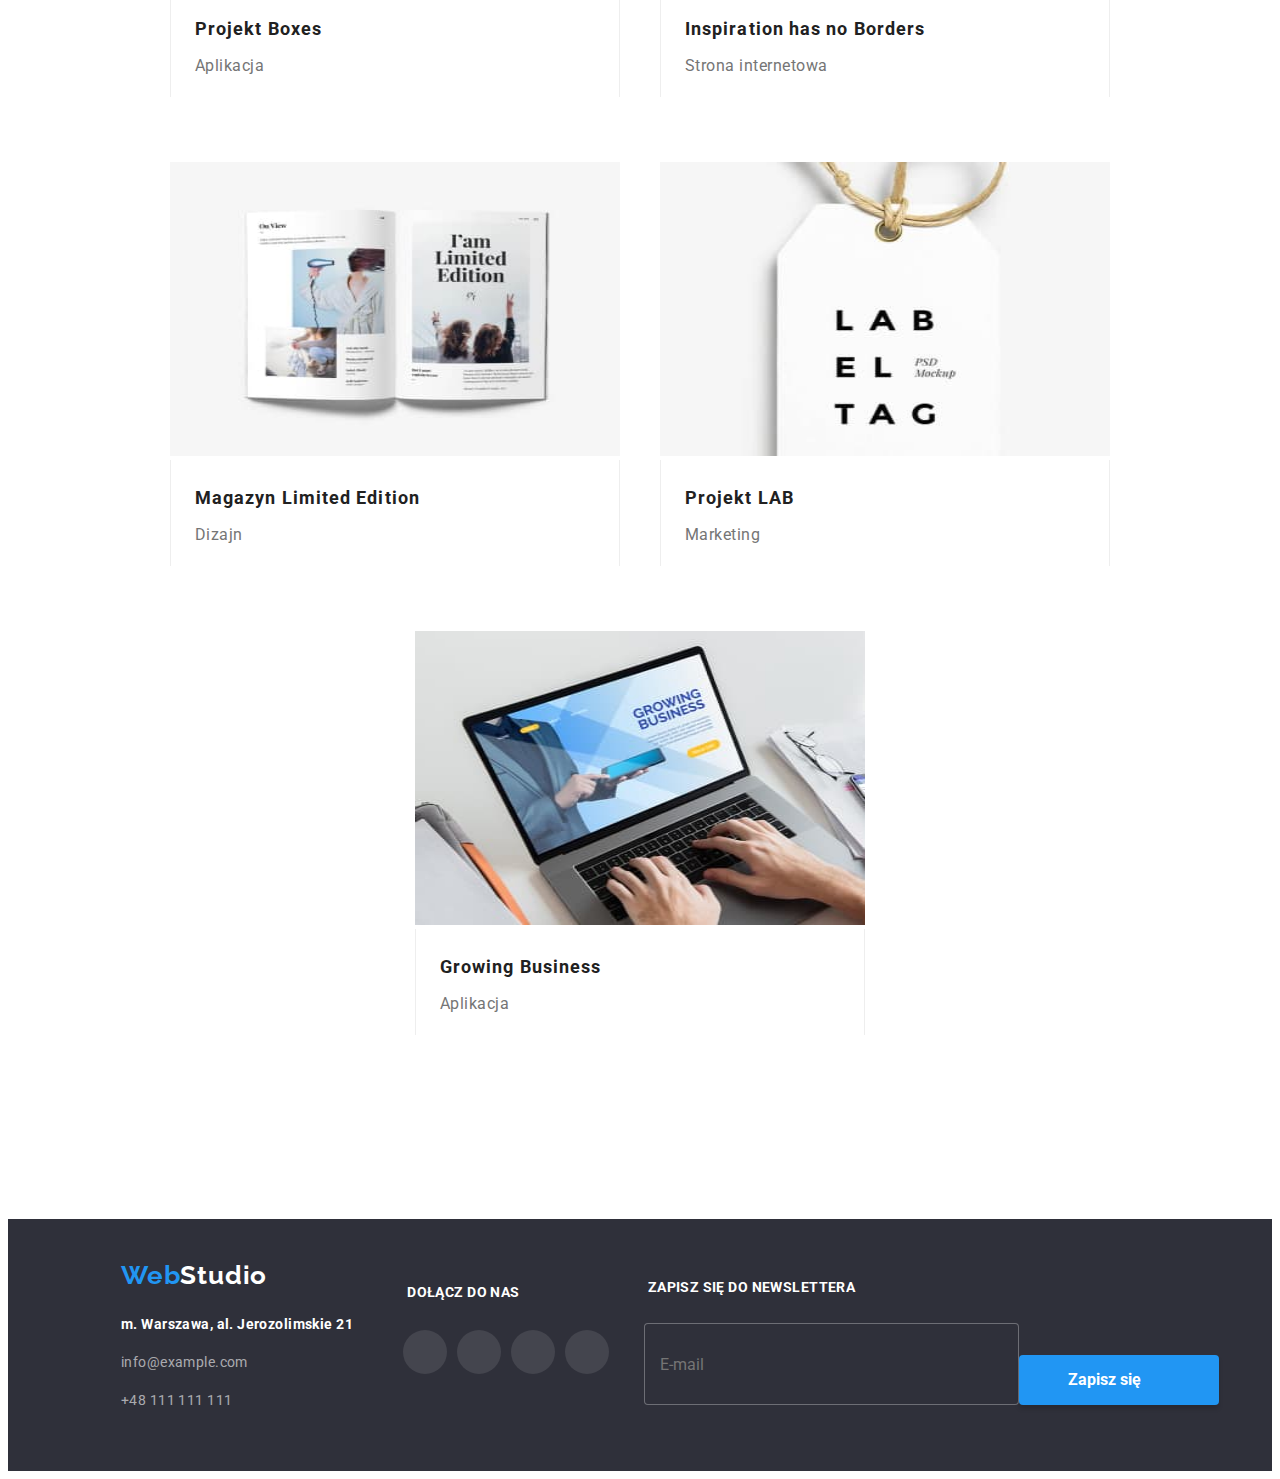
==== commit 21321739: "Add files via upload" ====
--- a/portfolio.html
+++ b/portfolio.html
@@ -107,7 +107,7 @@
                     ./images/technocrack-354.jpg    354w,
                     ./images/technocrack-354@2x.jpg 708w,
                     ./images/technocrack-370.jpg    370w,
-                    ./images/technocrack-370@2x.jpg 540w
+                    ./images/technocrack-370@2x.jpg 740w
                   "
                   sizes="(min-width: 1200px) 370px, (min-width: 768px) 354px, (min-width: 480px) 450px"
                 />
@@ -139,7 +139,7 @@
                     ./images/neworlean-354.jpg    354w,
                     ./images/neworlean-354@2x.jpg 708w,
                     ./images/neworlean-370.jpg    370w,
-                    ./images/neworlean-370@2x.jpg 540w
+                    ./images/neworlean-370@2x.jpg 740w
                   "
                   sizes="(min-width: 1200px) 370px, (min-width: 768px) 354px, (min-width: 480px) 450px"
                 />
@@ -171,7 +171,7 @@
                     ./images/seafood-354.jpg    354w,
                     ./images/seafood-354@2x.jpg 708w,
                     ./images/seafood-370.jpg    370w,
-                    ./images/seafood-370@2x.jpg 540w
+                    ./images/seafood-370@2x.jpg 740w
                   "
                   sizes="(min-width: 1200px) 370px, (min-width: 768px) 354px, (min-width: 480px) 450px"
                 />
@@ -203,7 +203,7 @@
                     ./images/prime-354.jpg    354w,
                     ./images/prime-354@2x.jpg 708w,
                     ./images/prime-370.jpg    370w,
-                    ./images/prime-370@2x.jpg 540w
+                    ./images/prime-370@2x.jpg 740w
                   "
                   sizes="(min-width: 1200px) 370px, (min-width: 768px) 354px, (min-width: 480px) 450px"
                 />
@@ -235,7 +235,7 @@
                     ./images/boxes-354.jpg    354w,
                     ./images/boxes-354@2x.jpg 708w,
                     ./images/boxes-370.jpg    370w,
-                    ./images/boxes-370@2x.jpg 540w
+                    ./images/boxes-370@2x.jpg 740w
                   "
                   sizes="(min-width: 1200px) 370px, (min-width: 768px) 354px, (min-width: 480px) 450px"
                 />
@@ -267,7 +267,7 @@
                     ./images/borders-354.jpg    354w,
                     ./images/borders-354@2x.jpg 708w,
                     ./images/borders-370.jpg    370w,
-                    ./images/borders-370@2x.jpg 540w
+                    ./images/borders-370@2x.jpg 740w
                   "
                   sizes="(min-width: 1200px) 370px, (min-width: 768px) 354px, (min-width: 480px) 450px"
                 />
@@ -299,7 +299,7 @@
                     ./images/magazyn-354.jpg    354w,
                     ./images/magazyn-354@2x.jpg 708w,
                     ./images/magazyn-370.jpg    370w,
-                    ./images/magazyn-370@2x.jpg 540w
+                    ./images/magazyn-370@2x.jpg 740w
                   "
                   sizes="(min-width: 1200px) 370px, (min-width: 768px) 354px, (min-width: 480px) 450px"
                 />
@@ -331,7 +331,7 @@
                     ./images/lab-354.jpg    354w,
                     ./images/lab-354@2x.jpg 708w,
                     ./images/lab-370.jpg    370w,
-                    ./images/lab-370@2x.jpg 540w
+                    ./images/lab-370@2x.jpg 740w
                   "
                   sizes="(min-width: 1200px) 370px, (min-width: 768px) 354px, (min-width: 480px) 450px"
                 />
@@ -363,7 +363,7 @@
                     ./images/growing-354.jpg    354w,
                     ./images/growing-354@2x.jpg 708w,
                     ./images/growing-370.jpg    370w,
-                    ./images/growing-370@2x.jpg 540w
+                    ./images/growing-370@2x.jpg 740w
                   "
                   sizes="(min-width: 1200px) 370px, (min-width: 768px) 354px, (min-width: 480px) 450px"
                 />
--- a/CSS/main.min.css
+++ b/CSS/main.min.css
@@ -1 +1 @@
-.modal__checkbox--visually-hidden{position:absolute;clip:rect(1px 1px 1px 1px);clip:rect(1px, 1px, 1px, 1px);padding:0;border:0;width:1px;height:1px;overflow:hidden}.body{font-family:"Roboto",sans-serif,"Raleway",sans-serif;font-weight:400,500,700,900;cursor:default;margin:0px}.section{padding:60px 0}@media screen and (min-width: 1200px){.section{padding:94px 0}}.container{width:100%;margin:0 auto;max-width:1200px;padding:0 15px}.container-card-set{margin-bottom:94px;padding:0 15px}@media screen and (min-width: 768px)and (max-width: 1200px){.container-card-set{max-width:1200px}}.container-footer{display:flex;flex-direction:column;justify-content:center;align-items:center}@media screen and (min-width: 320px)and (max-width: 768px){.container-footer{height:603px}}@media screen and (min-width: 768px)and (max-width: 1200px){.container-footer{height:463px}}@media screen and (min-width: 1200px){.container-footer{flex-direction:row;min-height:252px}}.container-page-header{border-bottom:1px solid #ececec;max-width:1200px}@media screen and (min-width: 320px)and (max-width: 768px){.container-page-header{height:60px}}@media screen and (min-width: 768px)and (max-width: 1200px){.container-page-header{max-width:1200px;height:80px}}@media screen and (min-width: 1200px){.container-page-header{height:80px;margin:0 auto;max-width:1600px}}@media screen and (min-width: 768px)and (max-width: 1200px){.container-clients{max-width:1200px}}.page-header-logo,.page-header-logo--right{position:relative;font-family:"Raleway",sans-serif;color:#2196f3;font-size:26px;font-weight:700;line-height:31px;text-decoration:none}.page-header-logo--right{color:#212121}@media screen and (min-width: 320px)and (max-width: 480px){.page-header-logo,.page-header-logo--right{top:15px;left:10px}.page-header-logo--right{top:0;left:0}}@media screen and (min-width: 480px)and (max-width: 768px){.page-header-logo,.page-header-logo--right{top:0;left:15px}.page-header-logo--right{top:0;left:0}}@media screen and (min-width: 768px)and (max-width: 1200px){.page-header-logo,.page-header-logo--right{display:flex;margin-right:93px;padding-left:15px}.page-header-logo--right{padding-left:0px}}@media screen and (min-width: 1200px){.page-header-logo,.page-header-logo--right{position:relative;top:0;left:0}.page-header-logo--right{position:relative;top:0;left:0}}@media screen and (min-width: 320px)and (max-width: 480px){.navi__menu{display:none}.contact-menu{display:none}}@media screen and (min-width: 480px)and (max-width: 768px){.navi__menu{display:none}.contact-menu{display:none}}@media screen and (min-width: 768px)and (max-width: 1200px){.navi{display:flex;justify-content:space-between;padding:0px;width:100%}.navi__menu{width:0px;height:0px;display:flex;justify-content:center;margin-top:29px;margin-right:101px;list-style-type:none}.navi__menu-list{list-style-type:none}.navi__menu-list:not(:last-child){padding-right:46px}.navi__menu-link{font-family:"Roboto",sans-serif;color:#212121;font-weight:500;line-height:16px;font-size:14px;letter-spacing:.02em;text-decoration:none;transition-property:color;transition-duration:250ms;transition-timing-function:cubic-bezier(0.4, 0, 0.2, 1)}.navi__menu-link:hover{color:#2196f3}.navi__menu-link--active::after{content:"";display:block;border-top:4px solid #2196f3;position:relative;top:29px;border-radius:2px}.contact-menu{display:flex;flex-direction:column;padding-left:0px}.contact-menu__list{list-style-type:none}.contact-menu__list:not(:last-child){padding-bottom:10px}.contact-menu__link{font-family:"Roboto",sans-serif;color:#757575;font-weight:500;font-size:12px;line-height:14px;letter-spacing:.02em;text-decoration:none;margin-right:10px;transition-property:color,stroke;transition-duration:250ms;transition-timing-function:cubic-bezier(0.4, 0, 0.2, 1)}.contact-menu__link:hover{text-decoration:none;color:#2196f3;stroke:#2196f3;stroke-width:2px}}@media screen and (min-width: 1200px){.navi{display:flex;justify-content:space-between;padding:0px;width:100%}.navi__menu{display:flex;margin-top:29px;padding-left:0px;list-style-type:none}.navi__menu-list:not(:last-child){padding-right:46px}.navi__menu-link{font-family:"Roboto",sans-serif;color:#212121;font-weight:500;line-height:16px;font-size:14px;letter-spacing:.02em;text-decoration:none;transition-property:color;transition-duration:250ms;transition-timing-function:cubic-bezier(0.4, 0, 0.2, 1)}.navi__menu-link:hover{color:#2196f3}.navi__menu-link--active::after{content:"";display:block;border-top:4px solid #2196f3;position:relative;top:29px;border-radius:2px}.contact-menu{display:flex;padding-left:0px;margin-top:29px}.contact-menu__list{list-style-type:none}.contact-menu__list:not(:last-child){padding-right:25px}.contact-menu__link{font-family:"Roboto",sans-serif;color:#757575;font-weight:500;font-size:14px;line-height:16px;letter-spacing:.02em;text-decoration:none;margin-right:10px;transition-property:color,stroke;transition-duration:250ms;transition-timing-function:cubic-bezier(0.4, 0, 0.2, 1)}.contact-menu__link:hover{text-decoration:none;color:#2196f3;stroke:#2196f3;stroke-width:2px}}.hamburger{padding:0;display:inline-block;background-color:rgba(0,0,0,0);border:0;margin:0;position:absolute;top:60px;right:40px;cursor:pointer}.hamburger__box{width:35px;height:24px;display:inline-block;position:absolute;right:0;top:-22px}.hamburger__inner{width:100%;height:4px;background-color:#000;position:absolute}.hamburger__inner::before,.hamburger__inner::after{content:"";width:100%;height:4px;background-color:#000;position:absolute;left:0}.hamburger__inner::before{top:-10px}.hamburger__inner::after{top:10px}.hamburger .hamburger--active .hamburger__inner{background-color:#000}@media screen and (min-width: 768px){.hamburger{display:none}}.banner{display:flex;flex-direction:column;align-items:center;justify-content:center;background-color:#2196f3;background-image:linear-gradient(rgba(47, 48, 58, 0.4), rgba(47, 48, 58, 0.4), rgba(47, 48, 58, 0.4), rgba(47, 48, 58, 0.4)),url("../images/header-mobile.jpg");width:100%;height:400px;margin:0 auto;background-size:cover;background-repeat:no-repeat}@media screen and (min-device-pixel-ratio: 2),screen and (min-resolution: 192dpi),screen and (min-resolution: 2dppx){.banner{background-image:linear-gradient(rgba(47, 48, 58, 0.4), rgba(47, 48, 58, 0.4), rgba(47, 48, 58, 0.4), rgba(47, 48, 58, 0.4)),url("../images/header-mobile@2x.jpg");background-size:cover;background-repeat:no-repeat}}.banner__title{font-family:"Roboto",sans-serif;color:#fff;font-weight:900;font-size:26px;line-height:42px;letter-spacing:.06em;text-transform:uppercase;text-align:center;padding-top:55px;padding-bottom:30px}.banner__modal-btn{display:flex;justify-content:center;font-family:"Roboto",sans-serif;color:#fff;font-size:16px;font-weight:700;line-height:30px;letter-spacing:.06em;padding:10px 41px 10px 41px;margin:0 auto;width:200px;height:50px;background-color:#2196f3;border:none;box-shadow:0px 4px 4px rgba(0,0,0,.15);border-radius:4px}.banner__modal-btn:hover{cursor:pointer;text-decoration:none}@media screen and (min-width: 768px)and (max-width: 1200px){.banner{background-image:linear-gradient(rgba(47, 48, 58, 0.4), rgba(47, 48, 58, 0.4), rgba(47, 48, 58, 0.4), rgba(47, 48, 58, 0.4)),url("../images/header-tablet.jpg")}}@media screen and (min-width: 768px)and (max-width: 1200px)and (min-device-pixel-ratio: 2),screen and (min-width: 768px)and (max-width: 1200px)and (min-resolution: 192dpi),screen and (min-width: 768px)and (max-width: 1200px)and (min-resolution: 2dppx){.banner{background-image:linear-gradient(rgba(47, 48, 58, 0.4), rgba(47, 48, 58, 0.4), rgba(47, 48, 58, 0.4), rgba(47, 48, 58, 0.4)),url("../images/header-tablet@2x.jpg")}}@media screen and (min-width: 768px)and (max-width: 1200px){.banner__title{max-width:1200px}}@media screen and (min-width: 1200px){.banner{background-image:linear-gradient(rgba(47, 48, 58, 0.4), rgba(47, 48, 58, 0.4), rgba(47, 48, 58, 0.4), rgba(47, 48, 58, 0.4)),url("../images/header.jpg");height:600px}.banner__title{font-size:44px;line-height:60px;padding-top:100px;transform:translateX(0%)}}.card-set{display:flex;flex-wrap:wrap;justify-content:center;align-items:center;list-style-type:none;margin:0 auto;padding:0}.card-set__item{width:100%}.card-set__item:last-child{padding-bottom:60px}.card-set__image{background-color:#f5f4fa;border-radius:4px;display:flex;justify-content:center;align-items:center;margin-bottom:30px;width:100%;max-width:480px;height:120px;margin:0 auto;padding:0}.card-set__image__image:hover{cursor:pointer}.card-set__title{font-family:"Roboto",sans-serif;color:#212121;font-weight:700;font-size:14px;line-height:16px;letter-spacing:.03em;text-align:center;text-transform:uppercase}.card-set__text{font-family:"Roboto",sans-serif;color:#757575;font-weight:400;font-size:14px;line-height:24px;letter-spacing:.03em;text-transform:none;text-align:left;padding-left:0}@media screen and (min-width: 480px)and (max-width: 768px){.card-set__item{width:100%}.card-set__image{margin-bottom:30px}}@media screen and (min-width: 768px)and (max-width: 1200px){.card-set{gap:30px;padding-left:0}.card-set__item{flex-basis:calc((100% - 30px)/2)}.card-set__item:last-child{padding-bottom:0px}.card-set__image{max-width:768px}.card-set__title{text-align:left}.card-set__text{width:100%;max-width:768px}}@media screen and (min-width: 1200px){.card-set{padding-left:0;flex-wrap:nowrap}.card-set__item:last-child{padding-bottom:0px}.card-set__image{padding:0;max-width:270px;height:120px;margin-left:0px}.card-set__title{text-align:left}.card-set__text{width:270px;margin-right:30px}}.icon-astronaut-1,.icon-diagram-1,.icon-clock-1,.icon-antenna-1{width:70px;height:70px}.icon-antenna-1{background-position:0 0}.icon-clock-1{background-position:-96px 0}.icon-diagram-1{background-position:-144px 0}.icon-astronaut-1{background-position:-48px 0}.icon{display:flex;justify-content:center;align-items:center;fill:#afb1b8;border:1px solid #afb1b8;border-radius:4px;width:210px;height:92px;margin:0 auto;transition-property:fill,border;transition-duration:250ms;transition-timing-function:cubic-bezier(0.4, 0, 0.2, 1)}.icon:hover:nth-child(-n+6){fill:#2196f3;border:1px solid #2196f3;cursor:pointer}@media screen and (min-width: 768px)and (max-width: 1200px){.icon{width:226px}}@media screen and (min-width: 1200px){.icon{width:170px}}.icon-envelope-link,.icon-smartphone-link{margin-right:10px;fill:#fff;stroke-width:2px;width:16px;height:12px;background-position:-528px 0}.icon-envelope-link:hover,.icon-smartphone-link:hover{stroke:#2196f3;cursor:pointer}.icon-smartphone-link{width:10px;height:16px;background-position:-624px -48px}.product{display:flex;justify-content:space-evenly;list-style-type:none;font-family:"Roboto",sans-serif;font-size:36px;font-weight:700;color:#212121;line-height:42px;text-align:center}.product__list{display:none;justify-content:space-between;list-style-type:none;padding-left:0px}.product__image{display:none;justify-content:space-between;padding-right:30px}@media screen and (min-width: 0px)and (max-width: 480px){.product{display:none}}@media screen and (min-width: 480px)and (max-width: 768px){.product{display:none}}@media screen and (min-width: 768px)and (max-width: 1200px){.product{display:none}}@media screen and (min-width: 1200px){.product{display:flex;justify-content:space-evenly;list-style-type:none;padding-bottom:94px;padding-top:94px;font-family:"Roboto",sans-serif;font-size:36px;font-weight:700;color:#212121;line-height:42px;text-align:center}.product__list{display:flex;justify-content:space-between;list-style-type:none;padding-left:0px;margin-bottom:0px}.product__image{display:flex;justify-content:space-between;padding-right:30px}}.box{width:370px;height:70px;background-color:rgba(47,48,58,.8);font-family:"Roboto",sans-serif;font-weight:700;font-size:14px;line-height:16px;padding-top:27px;letter-spacing:.03em;text-transform:uppercase;color:#fff}.box__text-box1{position:relative;bottom:70px;left:0px;text-indent:90px}.box__text-box2{position:relative;bottom:140px;left:400px;text-indent:113px}.box__text-box3{position:relative;bottom:210px;left:800px;text-indent:94px}@media screen and (min-width: 0px)and (max-width: 480px){.box{display:none}}@media screen and (min-width: 480px)and (max-width: 767px){.box{display:none}}@media screen and (min-width: 768px)and (max-width: 1200px){.box{display:none}}@media screen and (min-width: 1200px){.box{visibility:visible}}.team-section{background-color:#f5f4fa;padding:60px 0}@media screen and (min-width: 1200px){.team-section{padding:94px 0}}.team{font-family:"Roboto",sans-serif;color:#212121;font-weight:700;font-size:28px;line-height:33px;text-align:center;letter-spacing:.03em;margin:0 auto;padding-bottom:50px;padding-top:94px}.team__list{display:flex;flex-wrap:wrap;align-items:center;justify-content:center;padding-right:0px;padding-left:0px;margin-top:0px;list-style-type:none}.team__card{border-radius:0px 0px 4px 4px;margin-bottom:30px;background-color:#fff}.team__name,.team__job{display:flex;justify-content:space-evenly;height:19px;margin:0;padding:30px 99px 20px 99px;font-family:"Roboto",sans-serif;color:#212121;font-weight:500;font-size:16px;line-height:19px;text-align:center;list-style-type:none}.team__job{padding:10px 61px 30px 62px;color:#757575;font-weight:400}.team__social-icons{display:inline-flex;justify-content:center;align-items:center;width:44px;height:44px;border-radius:50%;background-color:#fff;fill:#afb1b8;border:none;transition-property:background-color,fill;transition-duration:250ms;transition-timing-function:cubic-bezier(0.4, 0, 0.2, 1)}.team__social-icons:hover{background-color:#2196f3;fill:#fff;cursor:pointer}.team__social-icons:first-of-type{margin-left:122px}.team__social-icons:not(:last-of-type){margin-top:16px;margin-bottom:15px;margin-right:10px}.team__social-icons:last-of-type{margin-top:16px;margin-right:20px;margin-bottom:15px}.social-link-icon{width:20px;height:20px}@media screen and (min-width: 480px)and (max-width: 768px){.team__list{flex-direction:column}}@media screen and (min-width: 768px)and (max-width: 1200px){.team-section{max-width:1200px}.team{font-size:28px;line-height:33px}.team__list{gap:30px;margin-bottom:0px;justify-content:center;flex-basis:calc((100% - 30px)/2)}.team__card{border-radius:0px 0px 4px 4px;background-color:#fff}.team__social-icons:first-of-type{margin-left:74px}}@media screen and (min-width: 1200px){.team{font-size:36px;line-height:42px}.team__list{display:flex;justify-content:space-between;align-items:center;margin-bottom:0px}.team__card{border-radius:0px 0px 4px 4px}.team__social-icons:first-of-type{margin-left:32px}.team__social-icons:not(:last-of-type){margin-top:16px;margin-bottom:15px;margin-right:10px}.team__social-icons:last-of-type{margin-top:16px;margin-bottom:15px}}.clients{padding:60px 0}.clients__title{font-family:"Roboto",sans-serif;color:#212121;font-weight:700;font-size:28px;line-height:33px;letter-spacing:.03em;text-align:center;margin:0 auto}.clients__list{display:flex;flex-wrap:wrap;gap:30px;padding-top:50px;flex-basis:calc((100% - 30px)/2)}@media screen and (min-width: 768px)and (max-width: 1200px){.clients__title{padding-top:94px;margin:0 auto}.clients__list{flex-basis:calc((33.3% - 30px)/2)}}@media screen and (min-width: 1200px){.clients{padding:94px 0}.clients__title{font-size:36px;line-height:42px}.clients__list{display:flex;padding-top:50px}}.grid{display:flex;justify-content:center;flex-wrap:wrap;align-items:center;list-style-type:none;padding:0;margin-top:94px;margin-right:-8px;margin-bottom:60px;margin-left:-8px}.grid__item{position:relative;overflow:hidden;width:100%;height:100%;max-width:450px;max-height:404px;margin-top:60px;margin-bottom:30px;transition-property:box-shadow;transition-duration:250ms;transition-timing-function:cubic-bezier(0.4, 0, 0.2, 1)}.grid__item:hover{box-shadow:3px 3px 3px rgba(0,0,0,.12),4px 4px 4px rgba(0,0,0,.06),4px 4px 6px rgba(0,0,0,.16),8px 0px 10px rgba(0,0,0,.3),0px 8px 10px rgba(0,0,0,.3);cursor:pointer}.grid__image{position:relative;width:100%}.grid__text-field{position:relative;background-color:#fff;border-right:1px solid #eee;border-bottom:1px solid #eee;border-left:1px solid #eee;border-top:0;padding-top:20px}.grid__title{position:relative;margin:0 24px 0 24px;font-family:"Roboto",sans-serif;font-size:18px;font-weight:700;line-height:36px;letter-spacing:.06em;text-transform:none;text-decoration:none;color:#212121}.grid__subtitle{position:relative;margin:4px 24px 20px 24px;font-size:16px;font-weight:400;font-family:"Roboto",sans-serif;color:#757575;line-height:30px;letter-spacing:.03em;text-decoration:none}.grid__overlay{position:absolute;top:0;left:0;width:100%;height:294px;transform:translateY(100%);transition-property:transform;transition-duration:250ms;transition-timing-function:cubic-bezier(0.4, 0, 0.2, 1)}.grid__overlay-text{padding:77px 24px 77px 24px;font-family:"Roboto",sans-serif;color:#fff;font-weight:400;font-size:18px;line-height:28px;letter-spacing:.03em}.grid__item:hover .grid__overlay{transform:translateY(0);background-color:rgba(33,150,243,.9)}@media screen and (min-width: 768px)and (max-width: 1200px){.grid{padding:0}.grid__item{overflow:hidden;width:100%;height:100%;margin-right:30px}.grid__subtitle{position:relative;margin:4px 24px 20px 24px}.grid__overlay-text{padding:49px 24px 49px 24px}}@media screen and (min-width: 1200px){.grid{display:flex;flex-direction:row;gap:30px;padding:0;flex-basis:calc((100% - 30px)/3)}.grid__item{position:relative;overflow:hidden;width:100%;height:100%;max-width:370px;max-height:404px;margin:25px 15px 30px 15px;transition-property:box-shadow;transition-duration:250ms;transition-timing-function:cubic-bezier(0.4, 0, 0.2, 1)}.grid__overlay-text{padding:49px 45px 49px 24px}}.overlay{position:absolute;bottom:-294px;left:0;width:370px;height:294px;padding:49px 45px 49px 24px;color:#fff;font-family:"Roboto",sans-serif;font-weight:400;font-size:18px;line-height:28px;letter-spacing:.03em;transform:translateY(100%);transition-property:transform;transition-duration:250ms;transition-timing-function:cubic-bezier(0.4, 0, 0.2, 1)}.portfolio-button{display:inline-flex;color:#212121;font-family:"Roboto",sans-serif;font-size:16px;font-weight:500;line-height:26px;border:none;padding:6px 22px 6px 22px;margin-top:15px;border-radius:4px;background-color:#f5f4fa;transition-property:background-color,color,box-shadow;transition-duration:250ms;transition-timing-function:cubic-bezier(0.4, 0, 0.2, 1)}.portfolio-button:hover{background-color:#2196f3;color:#fff;box-shadow:0px 3px 1px rgba(0,0,0,.1),0px 1px 2px rgba(0,0,0,.08),0px 2px 2px rgba(0,0,0,.12);cursor:pointer;text-decoration:none}@media screen and (min-width: 768px)and (max-width: 1200px){.portfolio-button{position:relative;top:0;left:25%}}@media screen and (min-width: 1200px){.portfolio-button{position:relative;top:0;left:25%}}.footer{background-color:#2f303a}.footer__logo-field{position:relative;top:0;left:0}.footer__logo,.footer__logo2{font-family:"Raleway",sans-serif;font-size:24px;font-weight:700;color:#2196f3;line-height:28px;letter-spacing:.03em;text-decoration:none;text-align:center}.footer__logo2{color:#fff}.footer__address,.footer__phone,.footer__mail{font-family:"Roboto",sans-serif;color:#fff;text-decoration:none;text-align:center;font-weight:400;font-size:14px;font-style:normal;line-height:24px;letter-spacing:.03em}.footer__mail{color:rgba(255,255,255,.6)}.footer__phone{color:rgba(255,255,255,.6)}.footer__icon{display:flex;align-items:center;justify-content:center;width:44px;height:44px;border-radius:50%;background-color:rgba(255,255,255,.1);fill:#fff;transition-property:fill,background-color;transition-duration:250ms;transition-timing-function:cubic-bezier(0.4, 0, 0.2, 1)}.footer__icon:hover,.footer__icon:focus{background-color:#2196f3}.footer__icon-link{width:20px;height:20px}.social-head{position:relative;top:0;left:0;height:80px}.social-head__title{margin-bottom:20px;margin-left:32px;font-family:"Roboto",sans-serif;font-weight:700;font-size:14px;line-height:16px;letter-spacing:.03em;text-transform:uppercase;text-align:center;color:#fff;padding-bottom:10px}.social-head__links{display:flex;justify-content:center;align-items:center;list-style-type:none;margin-top:-2px;gap:10px}.newsletter{margin-top:60px;padding-left:30px}.newsletter__title{font-family:"Roboto",sans-serif;font-weight:700;font-size:14px;line-height:16px;letter-spacing:.03em;text-transform:uppercase;text-align:center;color:#fff;padding-bottom:10px}.newsletter__e-mail{position:relative;top:0;left:0;width:100%;height:50px;margin-left:0px;padding-top:15px;padding-right:0px;padding-bottom:15px;padding-left:15px;font-family:"Roboto",sans-serif;font-weight:400;font-size:16px;line-height:20px;background-color:#2f303a;color:#fff;border:1px solid rgba(255,255,255,.3);border-radius:4px}.newsletter__icon{position:absolute;top:13px;left:148px;height:100px;fill:#fff}.newsletter__submit-button{position:relative;top:0;left:0;transform:translate(50%, 50%);background-color:#2196f3;box-shadow:0px 4px 4px rgba(0,0,0,.15);border:none;border-radius:4px;color:#fff;font-family:"Roboto",sans-serif;font-weight:700;font-size:16px;padding-right:35px;margin-bottom:60px;line-height:30px;width:200px;height:50px}.newsletter__submit-button:hover{cursor:pointer}@media screen and (min-width: 480px)and (max-width: 768px){.social-head{position:relative;top:0;left:0;height:80px}.social-head__title{margin-bottom:20px;margin-left:0px;padding-bottom:10px}.social-head__links{display:flex;justify-content:center;align-items:center;list-style-type:none;margin-top:-2px;margin-right:0px}.newsletter{margin-top:60px;padding-left:0px}.newsletter__title{margin-right:0px;text-align:center;padding-bottom:10px}.newsletter__e-mail{position:relative;top:0;left:0;height:50px;margin-top:-5px;padding-top:15px;padding-right:0px;padding-bottom:15px;padding-left:15px;border:1px solid rgba(255,255,255,.3);border-radius:4px}.newsletter__icon{position:absolute;top:13px;left:148px;height:100px;fill:#fff}.newsletter__submit-button{position:relative;top:0;left:0;transform:translate(50%, 50%)}.newsletter__submit-button:hover{cursor:pointer}}@media screen and (min-width: 768px)and (max-width: 1200px){.footer{max-width:1200px;background-color:#2f303a}.footer__logo-field{position:relative;top:-140px;left:-200px;width:253px;height:79px}.footer__logo,.footer__logo2{margin-top:60px;padding-top:60px}.footer__logo2{margin-top:60px;padding-top:60px}.social-head{position:relative;top:-115px;left:233px}.newsletter{margin-top:0px;padding-left:0px}.newsletter__title{padding-bottom:0px;margin-bottom:-5px;margin-left:0px}.newsletter__e-mail{position:relative;top:0;left:0;transform:translate(0%, 50%);height:50px}.newsletter__submit-button{position:relative;top:35px;left:0;transform:translate(50%, 50%)}}@media screen and (min-width: 1200px){.footer{background-color:#2f303a}.footer__logo-field{position:relative;top:-20px;left:-150px}.footer__logo,.footer__logo2{font-size:26px;line-height:31px;text-align:left}.footer__logo2{font-size:26px;line-height:31px;text-decoration:none;text-align:left;color:#fff}.footer__address,.footer__mail,.footer__phone{text-align:left}.social-head{position:relative;top:-40px;left:-100px}.social-head__title{margin-left:-50px}.newsletter{position:relative;top:-75px;left:-65px;width:300px;height:80px}.newsletter__title{margin-left:-58px}.newsletter__e-mail{position:relative;top:15px;left:0;width:358px;margin-top:-20px;margin-left:0px}.newsletter__submit-button{position:relative;top:-35px;left:5px;transform:translate(185%)}}.backdrop{position:fixed;top:0;left:0;width:100vw;height:100%;background-color:rgba(0,0,0,.2)}.is-hidden{opacity:0;visibility:hidden;pointer-events:none}.modal{position:absolute;top:0;left:0;width:450px;min-height:609px;background-color:#fff;box-shadow:0px 1px 3px rgba(0,0,0,.12),0px 1px 1px rgba(0,0,0,.14),0px 2px 1px rgba(0,0,0,.2);border-radius:4px}.modal__form{display:flex;flex-direction:column;justify-content:center;align-items:center}.modal__title{margin-top:40px;margin-bottom:15px;font-family:"Roboto",sans-serif;color:#212121;font-weight:700;font-size:20px;line-height:23px}.modal__field,.modal__field3,.modal__field2,.modal__field1{display:flex;justify-content:center;align-items:center;width:370px;height:40px;margin-top:4px;text-indent:35px;border:1px solid rgba(33,33,33,.2);border-radius:4px;transition-property:fill;transition-duration:250ms;transition-timing-function:cubic-bezier(0.4, 0, 0.2, 1)}.modal__field:focus-within,.modal__field3:focus-within,.modal__field2:focus-within,.modal__field1:focus-within{border:1px solid #2196f3;border-radius:4px;outline:none}.modal__field3{height:128px;padding-top:12px;text-indent:16px}.modal__icon--name{position:absolute;top:109px;left:55px}.modal__icon--phone{position:absolute;top:180px;left:55px}.modal__icon--envelope-modal{position:absolute;bottom:340px;left:53px}.modal__mail,.modal__comment,.modal__name,.modal__phone{margin-bottom:14px;font-family:"Roboto",sans-serif;font-weight:400;font-size:12px;line-height:14px;color:#757575;transition-property:fill;transition-duration:250ms;transition-timing-function:cubic-bezier(0.4, 0, 0.2, 1)}.modal__mail:focus-within,.modal__comment:focus-within,.modal__name:focus-within,.modal__phone:focus-within{fill:#2196f3}.modal__terms{font-family:"Roboto",sans-serif;font-weight:400;font-size:12px;line-height:14px;color:#757575}.modal__terms::before{content:"";display:inline-flex;width:16px;height:16px;margin-top:20px;margin-right:7px;outline:2px solid #212121;border-radius:4px;transition-property:background-color;transition-duration:250ms;transition-timing-function:cubic-bezier(0.4, 0, 0.2, 1)}.modal__terms--link{text-decoration:none;transition-property:text-decoration,color;transition-duration:250ms;transition-timing-function:cubic-bezier(0.4, 0, 0.2, 1)}.modal__terms--link:hover{text-decoration:underline;color:#2196f3}.modal__checkbox:checked+.modal__terms::before{background-color:#2196f3;background-image:url(../images/check.svg);width:16px;height:16px;outline:none}.modal__terms--link{text-decoration:none;transition-property:text-decoration,color;transition-duration:250ms;transition-timing-function:cubic-bezier(0.4, 0, 0.2, 1)}.modal__terms--link:hover{text-decoration:underline;color:#2196f3}.modal__submit-button{display:flex;justify-content:center;align-items:center;margin-top:15px;margin-bottom:40px;background-color:#2196f3;box-shadow:0px 4px 4px rgba(0,0,0,.15);border:none;border-radius:4px;width:200px;height:50px}.modal__submit-button:hover{cursor:pointer}.modal__submit-button--title{font-family:"Roboto",sans-serif;font-weight:700;font-size:16px;line-height:30px;color:#fff}.modal__close-btn{position:absolute;top:8px;right:8px;width:30px;height:30px;border-radius:50%;border:1px solid rgba(0,0,0,.1);background-color:#fff;cursor:pointer;transition-property:transform;transition-duration:2s;transition-timing-function:cubic-bezier(0.4, 0, 0.2, 1)}.modal__close-btn:hover{transform:rotate(360deg)}@media screen and (min-width: 320px)and (max-width: 480px){.modal{position:absolute;top:0;left:0;transform:translate(0%, 25%);width:380px;min-height:609px}.modal__title{font-size:17px;line-height:15px}.modal__field,.modal__field1,.modal__field2,.modal__field3{width:340px;margin-left:-15px}.modal__icon--name{position:absolute;top:105px;left:28px}.modal__icon--phone{position:absolute;top:175px;left:30px}.modal__icon--envelope-modal{position:absolute;bottom:350px;left:28px}.modal__close-btn{position:absolute;top:12px;right:30px;width:20px;height:20px}}@media screen and (min-width: 480px)and (max-width: 768px){.modal{position:absolute;top:0;left:0;transform:translate(5%, 25%)}}@media screen and (min-width: 768px)and (max-width: 1200px){.modal{position:absolute;top:400px;left:25%;transform:translate(0%, -50%);width:450px;min-height:609px}.modal__field3{height:128px;padding-top:12px;text-indent:16px}.modal__mail,.modal__phone,.modal__name,.modal__comment{transition-property:fill,color;transition-duration:250ms;transition-timing-function:cubic-bezier(0.4, 0, 0.2, 1)}.modal__mail:focus-within,.modal__phone:focus-within,.modal__name:focus-within,.modal__comment:focus-within{fill:#2196f3;color:#2196f3}.modal__close-btn{transition-property:transform,fill;transition-duration:2s;transition-timing-function:cubic-bezier(0.4, 0, 0.2, 1)}.modal__close-btn:hover{transform:rotate(360deg);fill:#2196f3}}@media screen and (min-width: 1200px){.modal{position:absolute;top:0;left:25%;transform:translate(50%, 50%);width:528px;min-height:581px}.modal__field,.modal__field1,.modal__field2,.modal__field3{width:448px}.modal__field1{width:448px}.modal__field2{width:448px}.modal__field3{width:448px;height:128px;padding-top:12px;text-indent:16px}.modal__mail,.modal__phone,.modal__name,.modal__comment{transition-property:fill;transition-duration:250ms;transition-timing-function:cubic-bezier(0.4, 0, 0.2, 1)}.modal__mail:focus-within,.modal__phone:focus-within,.modal__name:focus-within,.modal__comment:focus-within{fill:#2196f3}.modal__terms{font-size:14px;line-height:24px}.modal__icon--envelope-modal{position:absolute;bottom:335px;left:53px}}.mobile-menu{transform:translate(100%);transition-timing-function:cubic-bezier(0.4, 0, 0.2, 1)}.mobile-menu--active{transform:translate(0%);width:100vw;max-width:100vw;height:100vh;position:absolute;top:0;left:0;display:flex;flex-direction:column;justify-content:space-between;background-color:#fff}.mobile-menu__link{text-decoration:none;font-family:"Roboto",sans-serif;color:#212121;font-weight:500;font-size:40px;line-height:47px;letter-spacing:.02em}.mobile-menu__link--active:hover{color:#2196f3}.mobile-menu__link--email{font-family:"Roboto",sans-serif;font-size:24px;font-weight:500;line-height:28px;letter-spacing:.02em;color:#757575;text-decoration:none}.mobile-menu__link--phone{font-family:"Roboto",sans-serif;color:#2196f3;font-weight:500;font-size:34px;line-height:40px;letter-spacing:.02em;text-decoration:none}.mobile-menu__list{list-style-type:none;margin-bottom:36px}.mobile-menu__social-links{display:flex;flex-direction:row}.mobile-menu__social-item{list-style-type:none;margin-right:20px;margin-bottom:48px}.mobile-menu__social-type{font-family:"Roboto",sans-serif;color:#2196f3;font-weight:500;font-size:18px;line-height:22px;letter-spacing:.02em;text-decoration:none}.mobile-menu__close-btn{position:relative;top:30px;left:430px;width:30px;height:30px;border-radius:50%;border:rgba(0,0,0,0);background-color:#fff;cursor:pointer;transition-property:transform,fill;transition-duration:2s;transition-timing-function:cubic-bezier(0.4, 0, 0.2, 1)}.mobile-menu__close-btn:hover{transform:rotate(360deg);fill:#2196f3}.line{position:absolute;display:block;width:22px;height:0px;border:1px solid rgba(33,33,33,.2);transform:rotate(90deg) translateY(1000%) translateX(-60%)}@media screen and (min-width: 768px)and (max-width: 1200px){.mobile-menu{display:none}}@media screen and (min-width: 1200px){.mobile-menu{display:none}}/*# sourceMappingURL=main.min.css.map */+.modal__checkbox--visually-hidden{position:absolute;clip:rect(1px 1px 1px 1px);clip:rect(1px, 1px, 1px, 1px);padding:0;border:0;width:1px;height:1px;overflow:hidden}.body{font-family:"Roboto",sans-serif,"Raleway",sans-serif;font-weight:400,500,700,900;cursor:default;margin:0px}.section{padding:60px 0}@media screen and (min-width: 1200px){.section{padding:94px 0}}.container{width:100%;margin:0 auto;max-width:1200px;padding:0 15px}.container-card-set{margin-top:-94px;margin-bottom:-94px;padding:0 15px}@media screen and (min-width: 768px)and (max-width: 1200px){.container-card-set{max-width:1200px}}.container-footer{display:flex;flex-direction:column;justify-content:center;align-items:center}@media screen and (min-width: 320px)and (max-width: 768px){.container-footer{height:603px}}@media screen and (min-width: 768px)and (max-width: 1200px){.container-footer{height:463px}}@media screen and (min-width: 1200px){.container-footer{flex-direction:row;min-height:252px}}.container-page-header{border-bottom:1px solid #ececec;max-width:1200px}@media screen and (min-width: 320px)and (max-width: 768px){.container-page-header{height:60px}}@media screen and (min-width: 768px)and (max-width: 1200px){.container-page-header{max-width:1200px;height:80px}}@media screen and (min-width: 1200px){.container-page-header{height:80px;margin:0 auto;max-width:1600px}}@media screen and (min-width: 768px)and (max-width: 1200px){.container-clients{max-width:1200px}}.page-header-logo,.page-header-logo--right{position:relative;font-family:"Raleway",sans-serif;color:#2196f3;font-size:26px;font-weight:700;line-height:31px;text-decoration:none}.page-header-logo--right{color:#212121}@media screen and (min-width: 320px)and (max-width: 480px){.page-header-logo,.page-header-logo--right{top:15px;left:10px}.page-header-logo--right{top:0;left:0}}@media screen and (min-width: 480px)and (max-width: 768px){.page-header-logo,.page-header-logo--right{top:0;left:15px}.page-header-logo--right{top:0;left:0}}@media screen and (min-width: 768px)and (max-width: 1200px){.page-header-logo,.page-header-logo--right{display:flex;margin-right:93px;padding-left:15px}.page-header-logo--right{padding-left:0px}}@media screen and (min-width: 1200px){.page-header-logo,.page-header-logo--right{position:relative;top:0;left:0}.page-header-logo--right{position:relative;top:0;left:0}}@media screen and (min-width: 320px)and (max-width: 480px){.navi__menu{display:none}.contact-menu{display:none}}@media screen and (min-width: 480px)and (max-width: 768px){.navi__menu{display:none}.contact-menu{display:none}}@media screen and (min-width: 768px)and (max-width: 1200px){.navi{display:flex;justify-content:space-between;padding:0px;width:100%}.navi__menu{width:0px;height:0px;display:flex;justify-content:center;margin-top:29px;margin-right:101px;list-style-type:none}.navi__menu-list{list-style-type:none}.navi__menu-list:not(:last-child){padding-right:46px}.navi__menu-link{font-family:"Roboto",sans-serif;color:#212121;font-weight:500;line-height:16px;font-size:14px;letter-spacing:.02em;text-decoration:none;transition-property:color;transition-duration:250ms;transition-timing-function:cubic-bezier(0.4, 0, 0.2, 1)}.navi__menu-link:hover{color:#2196f3}.navi__menu-link--active::after{content:"";display:block;border-top:4px solid #2196f3;position:relative;top:29px;border-radius:2px}.contact-menu{display:flex;flex-direction:column;padding-left:0px}.contact-menu__list{list-style-type:none}.contact-menu__list:not(:last-child){padding-bottom:10px}.contact-menu__link{font-family:"Roboto",sans-serif;color:#757575;font-weight:500;font-size:12px;line-height:14px;letter-spacing:.02em;text-decoration:none;margin-right:10px;transition-property:color,stroke;transition-duration:250ms;transition-timing-function:cubic-bezier(0.4, 0, 0.2, 1)}.contact-menu__link:hover{text-decoration:none;color:#2196f3;stroke:#2196f3;stroke-width:2px}}@media screen and (min-width: 1200px){.navi{display:flex;justify-content:space-between;padding:0px;width:100%}.navi__menu{display:flex;margin-top:29px;padding-left:0px;list-style-type:none}.navi__menu-list:not(:last-child){padding-right:46px}.navi__menu-link{font-family:"Roboto",sans-serif;color:#212121;font-weight:500;line-height:16px;font-size:14px;letter-spacing:.02em;text-decoration:none;transition-property:color;transition-duration:250ms;transition-timing-function:cubic-bezier(0.4, 0, 0.2, 1)}.navi__menu-link:hover{color:#2196f3}.navi__menu-link--active::after{content:"";display:block;border-top:4px solid #2196f3;position:relative;top:29px;border-radius:2px}.contact-menu{display:flex;padding-left:0px;margin-top:29px}.contact-menu__list{list-style-type:none}.contact-menu__list:not(:last-child){padding-right:25px}.contact-menu__link{font-family:"Roboto",sans-serif;color:#757575;font-weight:500;font-size:14px;line-height:16px;letter-spacing:.02em;text-decoration:none;margin-right:10px;transition-property:color,stroke;transition-duration:250ms;transition-timing-function:cubic-bezier(0.4, 0, 0.2, 1)}.contact-menu__link:hover{text-decoration:none;color:#2196f3;stroke:#2196f3;stroke-width:2px}}.hamburger{padding:0;display:inline-block;background-color:rgba(0,0,0,0);border:0;margin:0;position:absolute;top:60px;right:40px;cursor:pointer}.hamburger__box{width:35px;height:24px;display:inline-block;position:absolute;right:0;top:-22px}.hamburger__inner{width:100%;height:4px;background-color:#000;position:absolute}.hamburger__inner::before,.hamburger__inner::after{content:"";width:100%;height:4px;background-color:#000;position:absolute;left:0}.hamburger__inner::before{top:-10px}.hamburger__inner::after{top:10px}.hamburger .hamburger--active .hamburger__inner{background-color:#000}@media screen and (min-width: 768px){.hamburger{display:none}}.banner{display:flex;flex-direction:column;align-items:center;justify-content:center;background-color:#2196f3;background-image:linear-gradient(rgba(47, 48, 58, 0.4), rgba(47, 48, 58, 0.4), rgba(47, 48, 58, 0.4), rgba(47, 48, 58, 0.4)),url("../images/header-mobile.jpg");width:100%;height:400px;margin:0 auto;background-size:cover;background-repeat:no-repeat}@media screen and (min-device-pixel-ratio: 2),screen and (min-resolution: 192dpi),screen and (min-resolution: 2dppx){.banner{background-image:linear-gradient(rgba(47, 48, 58, 0.4), rgba(47, 48, 58, 0.4), rgba(47, 48, 58, 0.4), rgba(47, 48, 58, 0.4)),url("../images/header-mobile@2x.jpg");background-size:cover;background-repeat:no-repeat}}.banner__title{font-family:"Roboto",sans-serif;color:#fff;font-weight:900;font-size:26px;line-height:42px;letter-spacing:.06em;text-transform:uppercase;text-align:center;padding-top:55px;padding-bottom:30px}.banner__modal-btn{display:flex;justify-content:center;font-family:"Roboto",sans-serif;color:#fff;font-size:16px;font-weight:700;line-height:30px;letter-spacing:.06em;padding:10px 41px 10px 41px;margin:0 auto;width:200px;height:50px;background-color:#2196f3;border:none;box-shadow:0px 4px 4px rgba(0,0,0,.15);border-radius:4px}.banner__modal-btn:hover{cursor:pointer;text-decoration:none}@media screen and (min-width: 768px)and (max-width: 1200px){.banner{background-image:linear-gradient(rgba(47, 48, 58, 0.4), rgba(47, 48, 58, 0.4), rgba(47, 48, 58, 0.4), rgba(47, 48, 58, 0.4)),url("../images/header-tablet.jpg")}}@media screen and (min-width: 768px)and (max-width: 1200px)and (min-device-pixel-ratio: 2),screen and (min-width: 768px)and (max-width: 1200px)and (min-resolution: 192dpi),screen and (min-width: 768px)and (max-width: 1200px)and (min-resolution: 2dppx){.banner{background-image:linear-gradient(rgba(47, 48, 58, 0.4), rgba(47, 48, 58, 0.4), rgba(47, 48, 58, 0.4), rgba(47, 48, 58, 0.4)),url("../images/header-tablet@2x.jpg")}}@media screen and (min-width: 768px)and (max-width: 1200px){.banner__title{max-width:1200px}}@media screen and (min-width: 1200px){.banner{background-image:linear-gradient(rgba(47, 48, 58, 0.4), rgba(47, 48, 58, 0.4), rgba(47, 48, 58, 0.4), rgba(47, 48, 58, 0.4)),url("../images/header.jpg");height:600px}.banner__title{font-size:44px;line-height:60px;padding-top:100px;transform:translateX(0%)}}.card-set{display:flex;flex-wrap:wrap;justify-content:center;align-items:center;list-style-type:none;margin:0 auto;padding:0}.card-set__item{width:100%}.card-set__item:last-child{padding-bottom:60px}.card-set__image{background-color:#f5f4fa;border-radius:4px;display:flex;justify-content:center;align-items:center;width:100%;max-width:480px;height:120px;margin:0 auto;padding:0}.card-set__image__image:hover{cursor:pointer}.card-set__title{font-family:"Roboto",sans-serif;color:#212121;font-weight:700;font-size:14px;line-height:16px;letter-spacing:.03em;text-align:center;text-transform:uppercase}.card-set__text{font-family:"Roboto",sans-serif;color:#757575;font-weight:400;font-size:14px;line-height:24px;letter-spacing:.03em;text-transform:none;text-align:left;padding-left:0}@media screen and (min-width: 768px)and (max-width: 1200px){.card-set{gap:30px;padding-left:0;margin-top:60px;margin-bottom:45px}.card-set__item{flex-basis:calc((100% - 30px)/2)}.card-set__item:last-child{padding-bottom:0px}.card-set__image{max-width:768px}.card-set__title{text-align:left}.card-set__text{width:100%;max-width:768px}}@media screen and (min-width: 1200px){.card-set{padding-left:0;flex-wrap:nowrap}.card-set__item:last-child{padding-bottom:0px}.card-set__image{padding:0;max-width:270px;height:120px;margin-left:0px}.card-set__title{text-align:left}.card-set__text{width:270px;margin-right:30px}}.icon-astronaut-1,.icon-diagram-1,.icon-clock-1,.icon-antenna-1{width:70px;height:70px}.icon-antenna-1{background-position:0 0}.icon-clock-1{background-position:-96px 0}.icon-diagram-1{background-position:-144px 0}.icon-astronaut-1{background-position:-48px 0}.icon{display:flex;justify-content:center;align-items:center;fill:#afb1b8;border:1px solid #afb1b8;border-radius:4px;width:210px;height:92px;margin:0 auto;transition-property:fill,border;transition-duration:250ms;transition-timing-function:cubic-bezier(0.4, 0, 0.2, 1)}.icon:hover:nth-child(-n+6){fill:#2196f3;border:1px solid #2196f3;cursor:pointer}@media screen and (min-width: 768px)and (max-width: 1200px){.icon{width:226px}}@media screen and (min-width: 1200px){.icon{width:170px}}.icon-envelope-link,.icon-smartphone-link{margin-right:10px;fill:#fff;stroke-width:2px;width:16px;height:12px;background-position:-528px 0}.icon-envelope-link:hover,.icon-smartphone-link:hover{stroke:#2196f3;cursor:pointer}.icon-smartphone-link{width:10px;height:16px;background-position:-624px -48px}.product{display:flex;justify-content:space-evenly;list-style-type:none;font-family:"Roboto",sans-serif;font-size:36px;font-weight:700;color:#212121;line-height:42px;text-align:center}.product__list{display:none;justify-content:space-between;list-style-type:none;padding-left:0px}.product__image{display:none;justify-content:space-between;padding-right:30px}@media screen and (min-width: 0px)and (max-width: 480px){.product{display:none}}@media screen and (min-width: 480px)and (max-width: 768px){.product{display:none}}@media screen and (min-width: 768px)and (max-width: 1200px){.product{display:none}}@media screen and (min-width: 1200px){.product{display:flex;justify-content:space-evenly;list-style-type:none;margin-top:0px;margin-bottom:0px;padding-bottom:50px;padding-top:94px;font-family:"Roboto",sans-serif;font-size:36px;font-weight:700;color:#212121;line-height:42px;text-align:center}.product__list{display:flex;justify-content:space-between;list-style-type:none;padding-left:0px;margin-top:0px;margin-bottom:-94px}.product__image{display:flex;justify-content:space-between;padding-right:30px}.product__image:last-child{padding-right:0px}}.box{width:370px;height:70px;background-color:rgba(47,48,58,.8);font-family:"Roboto",sans-serif;font-weight:700;font-size:14px;line-height:16px;padding-top:27px;letter-spacing:.03em;text-transform:uppercase;color:#fff}.box__text-box1{position:relative;bottom:-25px;left:0px;text-indent:90px}.box__text-box2{position:relative;bottom:45px;left:400px;text-indent:113px}.box__text-box3{position:relative;bottom:115px;left:800px;text-indent:94px}@media screen and (min-width: 0px)and (max-width: 480px){.box{display:none}}@media screen and (min-width: 480px)and (max-width: 767px){.box{display:none}}@media screen and (min-width: 768px)and (max-width: 1200px){.box{display:none}}@media screen and (min-width: 1200px){.box{visibility:visible}}.team-section{background-color:#f5f4fa;padding:60px 0}@media screen and (min-width: 1200px){.team-section{padding:94px 0}}.team{font-family:"Roboto",sans-serif;color:#212121;font-weight:700;font-size:28px;line-height:33px;text-align:center;letter-spacing:.03em;margin:0 auto;padding-bottom:50px;padding-top:0px}.team__list{display:flex;flex-wrap:wrap;align-items:center;justify-content:center;padding-right:0px;padding-left:0px;margin-top:0px;list-style-type:none}.team__card{border-radius:0px 0px 4px 4px;margin-bottom:30px;background-color:#fff}.team__name,.team__job{display:flex;justify-content:space-evenly;height:19px;margin:0;padding:30px 99px 20px 99px;font-family:"Roboto",sans-serif;color:#212121;font-weight:500;font-size:16px;line-height:19px;text-align:center;list-style-type:none}.team__job{padding:10px 61px 30px 62px;color:#757575;font-weight:400}.team__social-icons{display:inline-flex;justify-content:center;align-items:center;width:44px;height:44px;border-radius:50%;background-color:#fff;fill:#afb1b8;border:none;transition-property:background-color,fill;transition-duration:250ms;transition-timing-function:cubic-bezier(0.4, 0, 0.2, 1)}.team__social-icons:hover{background-color:#2196f3;fill:#fff;cursor:pointer}.team__social-icons:first-of-type{margin-left:122px}.team__social-icons:not(:last-of-type){margin-top:16px;margin-bottom:15px;margin-right:10px}.team__social-icons:last-of-type{margin-top:16px;margin-right:20px;margin-bottom:15px}.social-link-icon{width:20px;height:20px}@media screen and (min-width: 480px)and (max-width: 768px){.team__list{flex-direction:column}}@media screen and (min-width: 768px)and (max-width: 1200px){.team-section{max-width:1200px}.team{font-size:28px;line-height:33px}.team__list{gap:30px;margin-bottom:0px;justify-content:center;flex-basis:calc((100% - 30px)/2)}.team__card{border-radius:0px 0px 4px 4px;background-color:#fff}.team__social-icons:first-of-type{margin-left:74px}}@media screen and (min-width: 1200px){.team{font-size:36px;line-height:42px}.team__list{display:flex;justify-content:space-between;align-items:center;margin-bottom:0px}.team__card{border-radius:0px 0px 4px 4px}.team__social-icons:first-of-type{margin-left:32px}.team__social-icons:not(:last-of-type){margin-top:16px;margin-bottom:15px;margin-right:10px}.team__social-icons:last-of-type{margin-top:16px;margin-bottom:15px}}.clients{padding:60px 0}.clients__title{font-family:"Roboto",sans-serif;color:#212121;font-weight:700;font-size:28px;line-height:33px;letter-spacing:.03em;text-align:center;margin:0 auto}.clients__list{display:flex;flex-wrap:wrap;gap:30px;padding-top:50px;flex-basis:calc((100% - 30px)/2)}@media screen and (min-width: 768px)and (max-width: 1200px){.clients__title{padding-top:0px;margin:0 auto}.clients__list{flex-basis:calc((33.3% - 30px)/2)}}@media screen and (min-width: 1200px){.clients{padding:94px 0}.clients__title{font-size:36px;line-height:42px}.clients__list{display:flex;padding-top:50px}}.grid{display:flex;justify-content:center;flex-wrap:wrap;align-items:center;list-style-type:none;padding:0;margin-top:94px;margin-right:-8px;margin-bottom:60px;margin-left:-8px}.grid__item{position:relative;overflow:hidden;width:100%;height:100%;max-width:450px;max-height:404px;margin-top:60px;margin-bottom:30px;transition-property:box-shadow;transition-duration:250ms;transition-timing-function:cubic-bezier(0.4, 0, 0.2, 1)}.grid__item:hover{box-shadow:3px 3px 3px rgba(0,0,0,.12),4px 4px 4px rgba(0,0,0,.06),4px 4px 6px rgba(0,0,0,.16),8px 0px 10px rgba(0,0,0,.3),0px 8px 10px rgba(0,0,0,.3);cursor:pointer}.grid__image{position:relative;width:100%;height:100%;max-height:294px}.grid__text-field{position:relative;background-color:#fff;border-right:1px solid #eee;border-bottom:1px solid #eee;border-left:1px solid #eee;border-top:0;padding-top:20px}.grid__title{position:relative;margin:0 24px 0 24px;font-family:"Roboto",sans-serif;font-size:18px;font-weight:700;line-height:36px;letter-spacing:.06em;text-transform:none;text-decoration:none;color:#212121}.grid__subtitle{position:relative;margin:4px 24px 20px 24px;font-size:16px;font-weight:400;font-family:"Roboto",sans-serif;color:#757575;line-height:30px;letter-spacing:.03em;text-decoration:none}.grid__overlay{position:absolute;top:0;left:0;width:100%;height:100%;transform:translateY(100%);transition-property:transform;transition-duration:250ms;transition-timing-function:cubic-bezier(0.4, 0, 0.2, 1)}.grid__overlay-text{padding:77px 24px 77px 24px;font-family:"Roboto",sans-serif;color:#fff;font-weight:400;font-size:18px;line-height:28px;letter-spacing:.03em}.grid__item:hover .grid__overlay{transform:translateY(0);background-color:rgba(33,150,243,.9)}@media screen and (min-width: 768px)and (max-width: 1200px){.grid{padding:0}.grid__item{overflow:hidden;width:100%;height:100%;max-width:370px;max-height:404px;margin-right:30px}.grid__subtitle{position:relative;margin:4px 24px 20px 24px}.grid__overlay-text{padding:49px 24px 49px 24px}}@media screen and (min-width: 1200px){.grid{display:flex;justify-content:center;flex-wrap:wrap;gap:10px;padding:0;flex-basis:33.3333333333%}.grid__item{position:relative;overflow:hidden;margin:25px 15px 30px 15px;transition-property:box-shadow;transition-duration:250ms;transition-timing-function:cubic-bezier(0.4, 0, 0.2, 1)}.grid__overlay-text{padding:49px 45px 49px 24px}}.overlay{position:absolute;bottom:-294px;left:0;width:370px;height:294px;padding:49px 45px 49px 24px;color:#fff;font-family:"Roboto",sans-serif;font-weight:400;font-size:18px;line-height:28px;letter-spacing:.03em;transform:translateY(100%);transition-property:transform;transition-duration:250ms;transition-timing-function:cubic-bezier(0.4, 0, 0.2, 1)}.portfolio-button{display:inline-flex;color:#212121;font-family:"Roboto",sans-serif;font-size:16px;font-weight:500;line-height:26px;border:none;padding:6px 22px 6px 22px;margin-top:15px;border-radius:4px;background-color:#f5f4fa;transition-property:background-color,color,box-shadow;transition-duration:250ms;transition-timing-function:cubic-bezier(0.4, 0, 0.2, 1)}.portfolio-button:hover{background-color:#2196f3;color:#fff;box-shadow:0px 3px 1px rgba(0,0,0,.1),0px 1px 2px rgba(0,0,0,.08),0px 2px 2px rgba(0,0,0,.12);cursor:pointer;text-decoration:none}@media screen and (min-width: 768px)and (max-width: 1200px){.portfolio-button{position:relative;top:0;left:25%}}@media screen and (min-width: 1200px){.portfolio-button{position:relative;top:0;left:25%}}.footer{background-color:#2f303a}.footer__logo-field{position:relative;top:0;left:0}.footer__logo,.footer__logo2{font-family:"Raleway",sans-serif;font-size:24px;font-weight:700;color:#2196f3;line-height:28px;letter-spacing:.03em;text-decoration:none;text-align:center}.footer__logo2{color:#fff}.footer__address,.footer__phone,.footer__mail{font-family:"Roboto",sans-serif;color:#fff;text-decoration:none;text-align:center;font-weight:400;font-size:14px;font-style:normal;line-height:24px;letter-spacing:.03em}.footer__mail{color:rgba(255,255,255,.6)}.footer__phone{color:rgba(255,255,255,.6)}.footer__icon{display:flex;align-items:center;justify-content:center;width:44px;height:44px;border-radius:50%;background-color:rgba(255,255,255,.1);fill:#fff;transition-property:fill,background-color;transition-duration:250ms;transition-timing-function:cubic-bezier(0.4, 0, 0.2, 1)}.footer__icon:hover,.footer__icon:focus{background-color:#2196f3}.footer__icon-link{width:20px;height:20px}.social-head{position:relative;top:0;left:0;height:80px}.social-head__title{margin-bottom:20px;margin-left:0px;font-family:"Roboto",sans-serif;font-weight:700;font-size:14px;line-height:16px;letter-spacing:.03em;text-transform:uppercase;text-align:center;color:#fff;padding-bottom:10px}.social-head__links{display:flex;justify-content:center;align-items:center;list-style-type:none;padding-left:0px;gap:10px}.newsletter{margin-top:60px;padding-left:0px}.newsletter__title{font-family:"Roboto",sans-serif;font-weight:700;font-size:14px;line-height:16px;letter-spacing:.03em;text-transform:uppercase;text-align:center;color:#fff;padding-bottom:0px}.newsletter__e-mail{position:relative;top:0;left:0;width:100%;height:50px;margin-left:0px;padding-top:15px;padding-right:0px;padding-bottom:15px;padding-left:15px;font-family:"Roboto",sans-serif;font-weight:400;font-size:16px;line-height:20px;background-color:#2f303a;color:#fff;border:1px solid rgba(255,255,255,.3);border-radius:4px}.newsletter__icon{position:absolute;top:13px;left:148px;height:24px;width:24px;fill:#fff}.newsletter__submit-button{position:relative;top:0;left:0;transform:translate(50%, 50%);background-color:#2196f3;box-shadow:0px 4px 4px rgba(0,0,0,.15);border:none;border-radius:4px;color:#fff;font-family:"Roboto",sans-serif;font-weight:700;font-size:16px;padding-right:35px;margin-bottom:30px;line-height:30px;width:200px;height:50px}.newsletter__submit-button:hover{cursor:pointer}@media screen and (min-width: 768px)and (max-width: 1200px){.footer{max-width:1200px;background-color:#2f303a}.footer__logo-field{position:relative;top:-100px;left:-200px;width:253px;height:79px}.footer__logo,.footer__logo2{margin-top:75px}.footer__logo2{margin-top:75px}.social-head{position:relative;top:-115px;left:233px}.newsletter{margin-top:0px;padding-left:0px}.newsletter__title{padding-bottom:0px;margin-bottom:-5px;margin-left:0px}.newsletter__e-mail{position:relative;top:0;left:0;transform:translate(0%, 50%);height:50px}.newsletter__submit-button{position:relative;top:35px;left:0;transform:translate(50%, 50%)}}@media screen and (min-width: 1200px){.footer{background-color:#2f303a}.footer__logo-field{position:relative;top:-20px;left:-150px}.footer__logo,.footer__logo2{font-size:26px;line-height:31px;text-align:left}.footer__logo2{font-size:26px;line-height:31px;text-align:left;color:#fff}.footer__address,.footer__mail,.footer__phone{text-align:left}.social-head{position:relative;top:-40px;left:-100px}.social-head__title{margin-left:-85px}.newsletter{position:relative;top:-75px;left:-65px;width:300px;height:80px}.newsletter__title{margin-left:-85px}.newsletter__e-mail{position:relative;top:30px;left:0;width:358px;margin-top:-20px;margin-left:0px}.newsletter__submit-button{position:relative;top:-20px;left:5px;transform:translate(185%)}}.backdrop{position:fixed;top:0;left:0;width:100vw;height:100%;background-color:rgba(0,0,0,.2)}.is-hidden{opacity:0;visibility:hidden;pointer-events:none}.modal{position:absolute;top:50%;left:50%;width:calc(100vw - 30px);max-width:450px;height:609px;transform:translate(-50%, -50%);background-color:#fff;box-shadow:0px 1px 3px rgba(0,0,0,.12),0px 1px 1px rgba(0,0,0,.14),0px 2px 1px rgba(0,0,0,.2);border-radius:4px}.modal__form{display:flex;flex-direction:column;justify-content:center;align-items:center}.modal__title{margin-top:40px;margin-bottom:15px;font-family:"Roboto",sans-serif;color:#212121;font-weight:700;font-size:20px;line-height:23px}.modal__field,.modal__field3,.modal__field2,.modal__field1{display:flex;justify-content:center;align-items:center;width:370px;height:40px;margin-top:4px;text-indent:35px;border:1px solid rgba(33,33,33,.2);border-radius:4px;transition-property:fill;transition-duration:250ms;transition-timing-function:cubic-bezier(0.4, 0, 0.2, 1)}.modal__field:focus-within,.modal__field3:focus-within,.modal__field2:focus-within,.modal__field1:focus-within{border:1px solid #2196f3;border-radius:4px;outline:none}.modal__field3{height:128px;padding-top:12px;text-indent:16px}.modal__icon--name{position:absolute;top:109px;left:55px}.modal__icon--phone{position:absolute;top:180px;left:55px}.modal__icon--envelope-modal{position:absolute;bottom:340px;left:53px}.modal__mail,.modal__comment,.modal__name,.modal__phone{margin-bottom:14px;font-family:"Roboto",sans-serif;font-weight:400;font-size:12px;line-height:14px;color:#757575;transition-property:fill;transition-duration:250ms;transition-timing-function:cubic-bezier(0.4, 0, 0.2, 1)}.modal__mail:focus-within,.modal__comment:focus-within,.modal__name:focus-within,.modal__phone:focus-within{fill:#2196f3}.modal__terms{font-family:"Roboto",sans-serif;font-weight:400;font-size:12px;line-height:14px;color:#757575}.modal__terms::before{content:"";display:inline-flex;width:16px;height:16px;margin-top:20px;margin-right:7px;outline:2px solid #212121;border-radius:4px;transition-property:background-color;transition-duration:250ms;transition-timing-function:cubic-bezier(0.4, 0, 0.2, 1)}.modal__terms--link{text-decoration:none;transition-property:text-decoration,color;transition-duration:250ms;transition-timing-function:cubic-bezier(0.4, 0, 0.2, 1)}.modal__terms--link:hover{text-decoration:underline;color:#2196f3}.modal__checkbox:checked+.modal__terms::before{background-color:#2196f3;background-image:url(../images/check.svg);width:16px;height:16px;outline:none}.modal__terms--link{text-decoration:none;transition-property:text-decoration,color;transition-duration:250ms;transition-timing-function:cubic-bezier(0.4, 0, 0.2, 1)}.modal__terms--link:hover{text-decoration:underline;color:#2196f3}.modal__submit-button{display:flex;justify-content:center;align-items:center;margin-top:15px;margin-bottom:40px;background-color:#2196f3;box-shadow:0px 4px 4px rgba(0,0,0,.15);border:none;border-radius:4px;width:200px;height:50px}.modal__submit-button:hover{cursor:pointer}.modal__submit-button--title{font-family:"Roboto",sans-serif;font-weight:700;font-size:16px;line-height:30px;color:#fff}.modal__close-btn{position:absolute;top:8px;right:8px;width:30px;height:30px;border-radius:50%;border:1px solid rgba(0,0,0,.1);background-color:#fff;cursor:pointer;transition-property:transform;transition-duration:2s;transition-timing-function:cubic-bezier(0.4, 0, 0.2, 1)}.modal__close-btn:hover{transform:rotate(360deg)}@media screen and (min-width: 768px)and (max-width: 1200px){.modal__field3{height:128px;padding-top:12px;text-indent:16px}.modal__mail,.modal__phone,.modal__name,.modal__comment{transition-property:fill,color;transition-duration:250ms;transition-timing-function:cubic-bezier(0.4, 0, 0.2, 1)}.modal__mail:focus-within,.modal__phone:focus-within,.modal__name:focus-within,.modal__comment:focus-within{fill:#2196f3;color:#2196f3}.modal__close-btn{transition-property:transform,fill;transition-duration:2s;transition-timing-function:cubic-bezier(0.4, 0, 0.2, 1)}.modal__close-btn:hover{transform:rotate(360deg);fill:#2196f3}}@media screen and (min-width: 1200px){.modal{max-width:528px;min-height:581px}.modal__field,.modal__field1,.modal__field2,.modal__field3{width:448px}.modal__field1{width:448px}.modal__field2{width:448px}.modal__field3{width:448px;height:128px;padding-top:12px;text-indent:16px}.modal__mail,.modal__phone,.modal__name,.modal__comment{transition-property:fill;transition-duration:250ms;transition-timing-function:cubic-bezier(0.4, 0, 0.2, 1)}.modal__mail:focus-within,.modal__phone:focus-within,.modal__name:focus-within,.modal__comment:focus-within{fill:#2196f3}.modal__terms{font-size:14px;line-height:24px}.modal__icon--envelope-modal{position:absolute;bottom:335px;left:53px}}.mobile-menu{position:absolute;top:0;left:-300%;transform:translate(100%);transition-timing-function:cubic-bezier(0.4, 0, 0.2, 1)}.mobile-menu--active{transform:translate(0%);width:100%;max-width:100%;height:100vh;position:absolute;top:0;left:0;display:flex;flex-direction:column;justify-content:space-between;background-color:#fff}.mobile-menu__link{text-decoration:none;font-family:"Roboto",sans-serif;color:#212121;font-weight:500;font-size:40px;line-height:47px;letter-spacing:.02em}.mobile-menu__link--active:hover{color:#2196f3}.mobile-menu__link--email{font-family:"Roboto",sans-serif;font-size:24px;font-weight:500;line-height:28px;letter-spacing:.02em;color:#757575;text-decoration:none}.mobile-menu__link--phone{font-family:"Roboto",sans-serif;color:#2196f3;font-weight:500;font-size:34px;line-height:40px;letter-spacing:.02em;text-decoration:none}.mobile-menu__list{list-style-type:none;margin-bottom:36px}.mobile-menu__social-links{display:flex;flex-direction:row}.mobile-menu__social-item{list-style-type:none;margin-right:20px;margin-bottom:48px}.mobile-menu__social-type{font-family:"Roboto",sans-serif;color:#2196f3;font-weight:500;font-size:18px;line-height:22px;letter-spacing:.02em;text-decoration:none}.mobile-menu__close-btn{position:relative;top:30px;left:430px;width:30px;height:30px;border-radius:50%;border:rgba(0,0,0,0);background-color:#fff;cursor:pointer;transition-property:transform,fill;transition-duration:2s;transition-timing-function:cubic-bezier(0.4, 0, 0.2, 1)}.mobile-menu__close-btn:hover{transform:rotate(360deg);fill:#2196f3}.line{position:absolute;display:block;width:22px;height:0px;border:1px solid rgba(33,33,33,.2);transform:rotate(90deg) translateY(1000%) translateX(-60%)}@media screen and (min-width: 768px)and (max-width: 1200px){.mobile-menu{display:none}}@media screen and (min-width: 1200px){.mobile-menu{display:none}}/*# sourceMappingURL=main.min.css.map */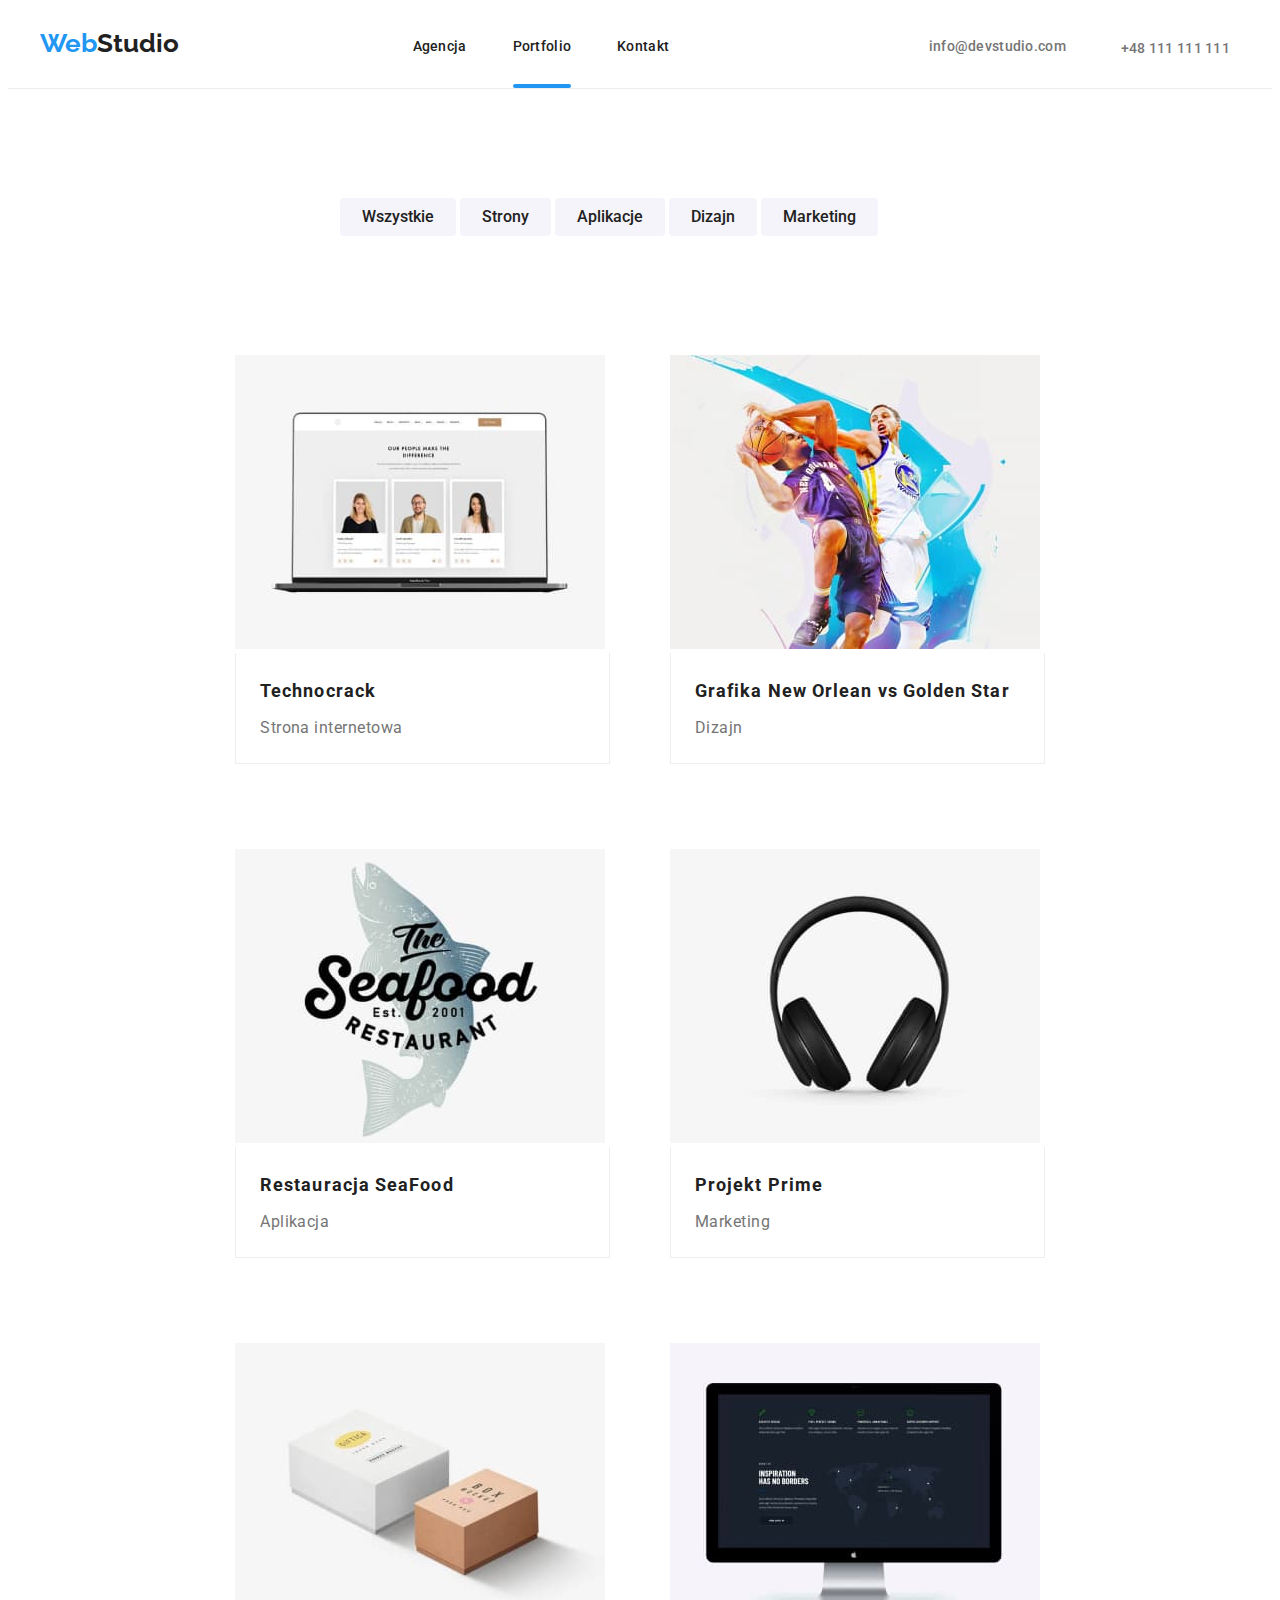
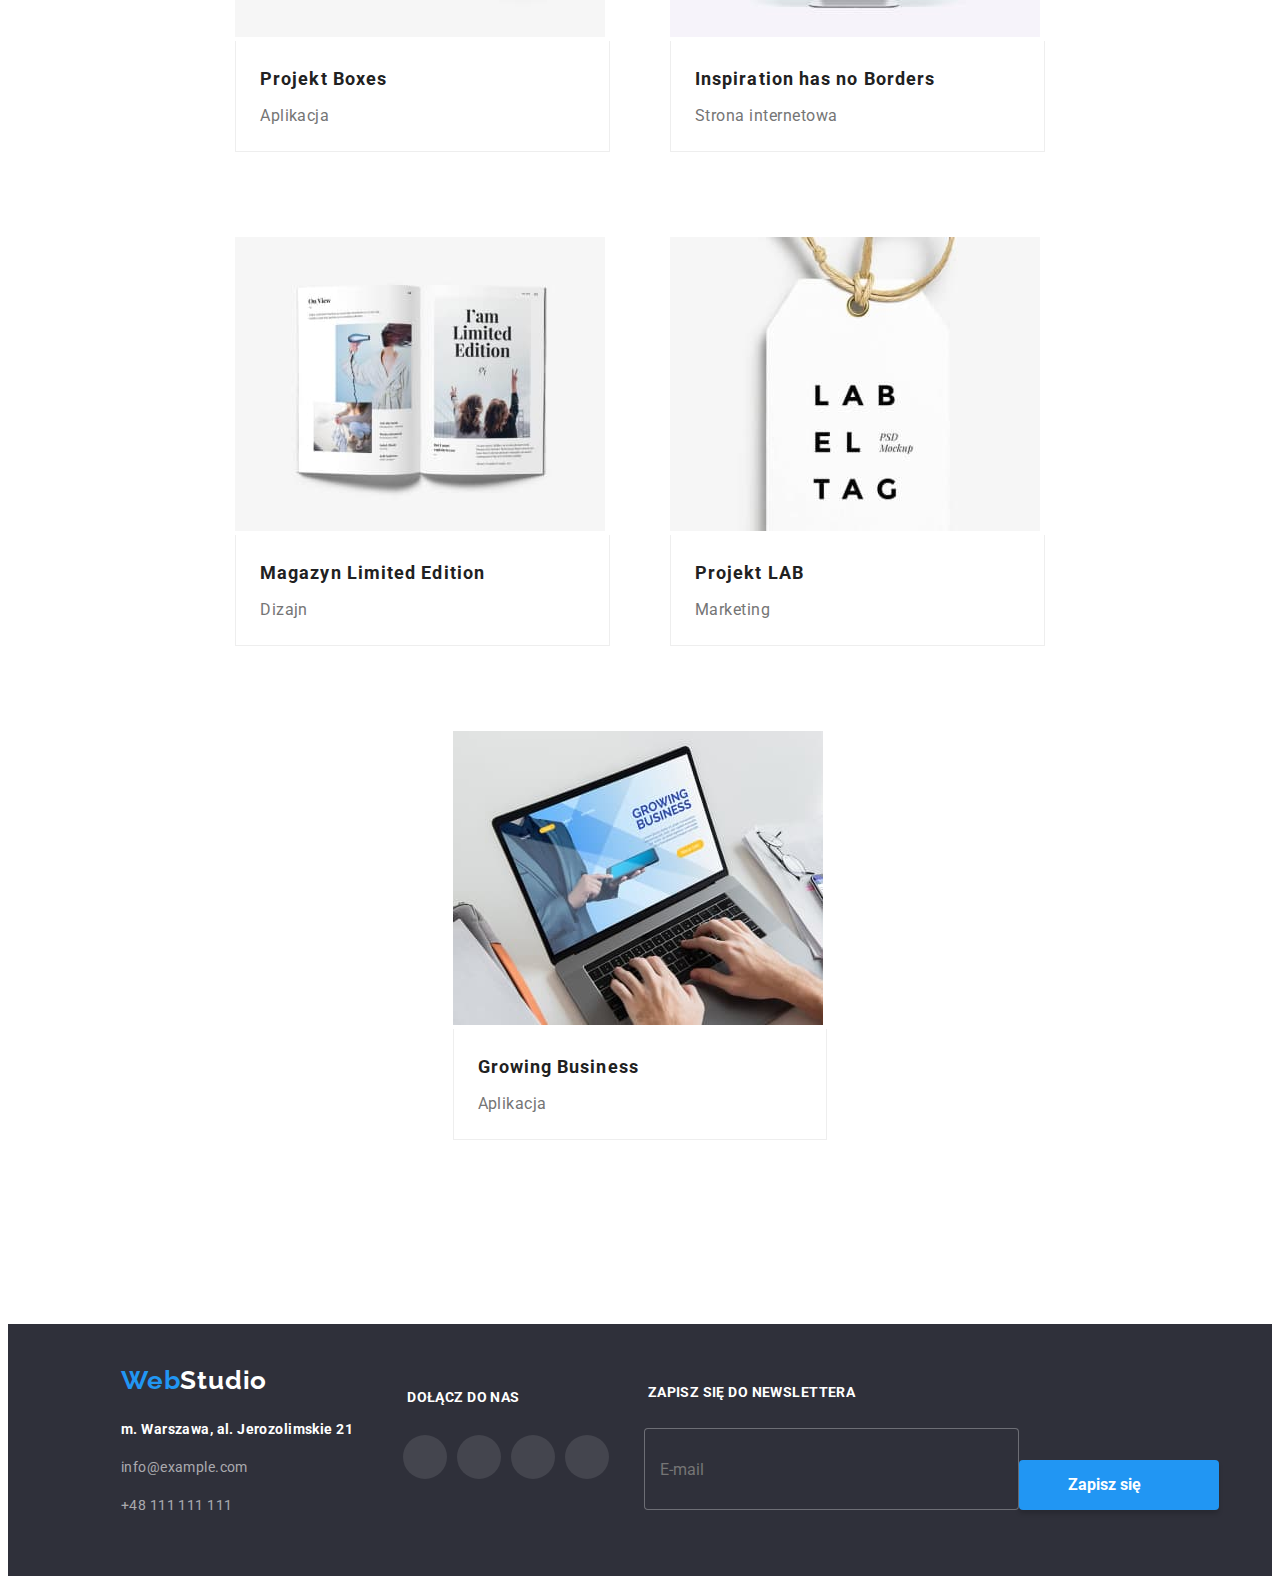
==== commit 9b423568: "Add files via upload" ====
--- a/portfolio.html
+++ b/portfolio.html
@@ -109,7 +109,7 @@
                     ./images/technocrack-370.jpg    370w,
                     ./images/technocrack-370@2x.jpg 740w
                   "
-                  sizes="(min-width: 1200px) 370px, (min-width: 768px) 354px, (min-width: 480px) 450px"
+                  sizes="(min-width: 1200px) 370px, (min-width: 768px) calc(50vw - 30px), (min-width: 320px) calc(100vw - 30px)"
                 />
                 <img
                   class="grid__image"
@@ -141,7 +141,7 @@
                     ./images/neworlean-370.jpg    370w,
                     ./images/neworlean-370@2x.jpg 740w
                   "
-                  sizes="(min-width: 1200px) 370px, (min-width: 768px) 354px, (min-width: 480px) 450px"
+                  sizes="(min-width: 1200px) 370px, (min-width: 768px) calc(50vw - 30px), (min-width: 320px) calc(100vw - 30px)"
                 />
                 <img
                   class="grid__image"
@@ -173,7 +173,7 @@
                     ./images/seafood-370.jpg    370w,
                     ./images/seafood-370@2x.jpg 740w
                   "
-                  sizes="(min-width: 1200px) 370px, (min-width: 768px) 354px, (min-width: 480px) 450px"
+                  sizes="(min-width: 1200px) 370px, (min-width: 768px) calc(50vw - 30px), (min-width: 320px) calc(100vw - 30px)"
                 />
                 <img
                   class="grid__image"
@@ -205,7 +205,7 @@
                     ./images/prime-370.jpg    370w,
                     ./images/prime-370@2x.jpg 740w
                   "
-                  sizes="(min-width: 1200px) 370px, (min-width: 768px) 354px, (min-width: 480px) 450px"
+                  sizes="(min-width: 1200px) 370px, (min-width: 768px) calc(50vw - 30px), (min-width: 320px) calc(100vw - 30px)"
                 />
                 <img
                   class="grid__image"
@@ -237,7 +237,7 @@
                     ./images/boxes-370.jpg    370w,
                     ./images/boxes-370@2x.jpg 740w
                   "
-                  sizes="(min-width: 1200px) 370px, (min-width: 768px) 354px, (min-width: 480px) 450px"
+                  sizes="(min-width: 1200px) 370px, (min-width: 768px) calc(50vw - 30px), (min-width: 320px) calc(100vw - 30px)"
                 />
                 <img
                   class="grid__image"
@@ -269,7 +269,7 @@
                     ./images/borders-370.jpg    370w,
                     ./images/borders-370@2x.jpg 740w
                   "
-                  sizes="(min-width: 1200px) 370px, (min-width: 768px) 354px, (min-width: 480px) 450px"
+                  sizes="(min-width: 1200px) 370px, (min-width: 768px) calc(50vw - 30px), (min-width: 320px) calc(100vw - 30px)"
                 />
                 <img
                   class="grid__image"
@@ -301,7 +301,7 @@
                     ./images/magazyn-370.jpg    370w,
                     ./images/magazyn-370@2x.jpg 740w
                   "
-                  sizes="(min-width: 1200px) 370px, (min-width: 768px) 354px, (min-width: 480px) 450px"
+                  sizes="(min-width: 1200px) 370px, (min-width: 768px) calc(50vw - 30px), (min-width: 320px) calc(100vw - 30px)"
                 />
                 <img
                   class="grid__image"
@@ -333,7 +333,7 @@
                     ./images/lab-370.jpg    370w,
                     ./images/lab-370@2x.jpg 740w
                   "
-                  sizes="(min-width: 1200px) 370px, (min-width: 768px) 354px, (min-width: 480px) 450px"
+                  sizes="(min-width: 1200px) 370px, (min-width: 768px) calc(50vw - 30px), (min-width: 320px) calc(100vw - 30px)"
                 />
                 <img
                   class="grid__image"
@@ -365,7 +365,7 @@
                     ./images/growing-370.jpg    370w,
                     ./images/growing-370@2x.jpg 740w
                   "
-                  sizes="(min-width: 1200px) 370px, (min-width: 768px) 354px, (min-width: 480px) 450px"
+                  sizes="(min-width: 1200px) 370px, (min-width: 768px) calc(50vw - 30px), (min-width: 320px) calc(100vw - 30px)"
                 />
                 <img
                   class="grid__image"
--- a/CSS/main.min.css
+++ b/CSS/main.min.css
@@ -1 +1 @@
-.modal__checkbox--visually-hidden{position:absolute;clip:rect(1px 1px 1px 1px);clip:rect(1px, 1px, 1px, 1px);padding:0;border:0;width:1px;height:1px;overflow:hidden}.body{font-family:"Roboto",sans-serif,"Raleway",sans-serif;font-weight:400,500,700,900;cursor:default;margin:0px}.section{padding:60px 0}@media screen and (min-width: 1200px){.section{padding:94px 0}}.container{width:100%;margin:0 auto;max-width:1200px;padding:0 15px}.container-card-set{margin-top:-94px;margin-bottom:-94px;padding:0 15px}@media screen and (min-width: 768px)and (max-width: 1200px){.container-card-set{max-width:1200px}}.container-footer{display:flex;flex-direction:column;justify-content:center;align-items:center}@media screen and (min-width: 320px)and (max-width: 768px){.container-footer{height:603px}}@media screen and (min-width: 768px)and (max-width: 1200px){.container-footer{height:463px}}@media screen and (min-width: 1200px){.container-footer{flex-direction:row;min-height:252px}}.container-page-header{border-bottom:1px solid #ececec;max-width:1200px}@media screen and (min-width: 320px)and (max-width: 768px){.container-page-header{height:60px}}@media screen and (min-width: 768px)and (max-width: 1200px){.container-page-header{max-width:1200px;height:80px}}@media screen and (min-width: 1200px){.container-page-header{height:80px;margin:0 auto;max-width:1600px}}@media screen and (min-width: 768px)and (max-width: 1200px){.container-clients{max-width:1200px}}.page-header-logo,.page-header-logo--right{position:relative;font-family:"Raleway",sans-serif;color:#2196f3;font-size:26px;font-weight:700;line-height:31px;text-decoration:none}.page-header-logo--right{color:#212121}@media screen and (min-width: 320px)and (max-width: 480px){.page-header-logo,.page-header-logo--right{top:15px;left:10px}.page-header-logo--right{top:0;left:0}}@media screen and (min-width: 480px)and (max-width: 768px){.page-header-logo,.page-header-logo--right{top:0;left:15px}.page-header-logo--right{top:0;left:0}}@media screen and (min-width: 768px)and (max-width: 1200px){.page-header-logo,.page-header-logo--right{display:flex;margin-right:93px;padding-left:15px}.page-header-logo--right{padding-left:0px}}@media screen and (min-width: 1200px){.page-header-logo,.page-header-logo--right{position:relative;top:0;left:0}.page-header-logo--right{position:relative;top:0;left:0}}@media screen and (min-width: 320px)and (max-width: 480px){.navi__menu{display:none}.contact-menu{display:none}}@media screen and (min-width: 480px)and (max-width: 768px){.navi__menu{display:none}.contact-menu{display:none}}@media screen and (min-width: 768px)and (max-width: 1200px){.navi{display:flex;justify-content:space-between;padding:0px;width:100%}.navi__menu{width:0px;height:0px;display:flex;justify-content:center;margin-top:29px;margin-right:101px;list-style-type:none}.navi__menu-list{list-style-type:none}.navi__menu-list:not(:last-child){padding-right:46px}.navi__menu-link{font-family:"Roboto",sans-serif;color:#212121;font-weight:500;line-height:16px;font-size:14px;letter-spacing:.02em;text-decoration:none;transition-property:color;transition-duration:250ms;transition-timing-function:cubic-bezier(0.4, 0, 0.2, 1)}.navi__menu-link:hover{color:#2196f3}.navi__menu-link--active::after{content:"";display:block;border-top:4px solid #2196f3;position:relative;top:29px;border-radius:2px}.contact-menu{display:flex;flex-direction:column;padding-left:0px}.contact-menu__list{list-style-type:none}.contact-menu__list:not(:last-child){padding-bottom:10px}.contact-menu__link{font-family:"Roboto",sans-serif;color:#757575;font-weight:500;font-size:12px;line-height:14px;letter-spacing:.02em;text-decoration:none;margin-right:10px;transition-property:color,stroke;transition-duration:250ms;transition-timing-function:cubic-bezier(0.4, 0, 0.2, 1)}.contact-menu__link:hover{text-decoration:none;color:#2196f3;stroke:#2196f3;stroke-width:2px}}@media screen and (min-width: 1200px){.navi{display:flex;justify-content:space-between;padding:0px;width:100%}.navi__menu{display:flex;margin-top:29px;padding-left:0px;list-style-type:none}.navi__menu-list:not(:last-child){padding-right:46px}.navi__menu-link{font-family:"Roboto",sans-serif;color:#212121;font-weight:500;line-height:16px;font-size:14px;letter-spacing:.02em;text-decoration:none;transition-property:color;transition-duration:250ms;transition-timing-function:cubic-bezier(0.4, 0, 0.2, 1)}.navi__menu-link:hover{color:#2196f3}.navi__menu-link--active::after{content:"";display:block;border-top:4px solid #2196f3;position:relative;top:29px;border-radius:2px}.contact-menu{display:flex;padding-left:0px;margin-top:29px}.contact-menu__list{list-style-type:none}.contact-menu__list:not(:last-child){padding-right:25px}.contact-menu__link{font-family:"Roboto",sans-serif;color:#757575;font-weight:500;font-size:14px;line-height:16px;letter-spacing:.02em;text-decoration:none;margin-right:10px;transition-property:color,stroke;transition-duration:250ms;transition-timing-function:cubic-bezier(0.4, 0, 0.2, 1)}.contact-menu__link:hover{text-decoration:none;color:#2196f3;stroke:#2196f3;stroke-width:2px}}.hamburger{padding:0;display:inline-block;background-color:rgba(0,0,0,0);border:0;margin:0;position:absolute;top:60px;right:40px;cursor:pointer}.hamburger__box{width:35px;height:24px;display:inline-block;position:absolute;right:0;top:-22px}.hamburger__inner{width:100%;height:4px;background-color:#000;position:absolute}.hamburger__inner::before,.hamburger__inner::after{content:"";width:100%;height:4px;background-color:#000;position:absolute;left:0}.hamburger__inner::before{top:-10px}.hamburger__inner::after{top:10px}.hamburger .hamburger--active .hamburger__inner{background-color:#000}@media screen and (min-width: 768px){.hamburger{display:none}}.banner{display:flex;flex-direction:column;align-items:center;justify-content:center;background-color:#2196f3;background-image:linear-gradient(rgba(47, 48, 58, 0.4), rgba(47, 48, 58, 0.4), rgba(47, 48, 58, 0.4), rgba(47, 48, 58, 0.4)),url("../images/header-mobile.jpg");width:100%;height:400px;margin:0 auto;background-size:cover;background-repeat:no-repeat}@media screen and (min-device-pixel-ratio: 2),screen and (min-resolution: 192dpi),screen and (min-resolution: 2dppx){.banner{background-image:linear-gradient(rgba(47, 48, 58, 0.4), rgba(47, 48, 58, 0.4), rgba(47, 48, 58, 0.4), rgba(47, 48, 58, 0.4)),url("../images/header-mobile@2x.jpg");background-size:cover;background-repeat:no-repeat}}.banner__title{font-family:"Roboto",sans-serif;color:#fff;font-weight:900;font-size:26px;line-height:42px;letter-spacing:.06em;text-transform:uppercase;text-align:center;padding-top:55px;padding-bottom:30px}.banner__modal-btn{display:flex;justify-content:center;font-family:"Roboto",sans-serif;color:#fff;font-size:16px;font-weight:700;line-height:30px;letter-spacing:.06em;padding:10px 41px 10px 41px;margin:0 auto;width:200px;height:50px;background-color:#2196f3;border:none;box-shadow:0px 4px 4px rgba(0,0,0,.15);border-radius:4px}.banner__modal-btn:hover{cursor:pointer;text-decoration:none}@media screen and (min-width: 768px)and (max-width: 1200px){.banner{background-image:linear-gradient(rgba(47, 48, 58, 0.4), rgba(47, 48, 58, 0.4), rgba(47, 48, 58, 0.4), rgba(47, 48, 58, 0.4)),url("../images/header-tablet.jpg")}}@media screen and (min-width: 768px)and (max-width: 1200px)and (min-device-pixel-ratio: 2),screen and (min-width: 768px)and (max-width: 1200px)and (min-resolution: 192dpi),screen and (min-width: 768px)and (max-width: 1200px)and (min-resolution: 2dppx){.banner{background-image:linear-gradient(rgba(47, 48, 58, 0.4), rgba(47, 48, 58, 0.4), rgba(47, 48, 58, 0.4), rgba(47, 48, 58, 0.4)),url("../images/header-tablet@2x.jpg")}}@media screen and (min-width: 768px)and (max-width: 1200px){.banner__title{max-width:1200px}}@media screen and (min-width: 1200px){.banner{background-image:linear-gradient(rgba(47, 48, 58, 0.4), rgba(47, 48, 58, 0.4), rgba(47, 48, 58, 0.4), rgba(47, 48, 58, 0.4)),url("../images/header.jpg");height:600px}.banner__title{font-size:44px;line-height:60px;padding-top:100px;transform:translateX(0%)}}.card-set{display:flex;flex-wrap:wrap;justify-content:center;align-items:center;list-style-type:none;margin:0 auto;padding:0}.card-set__item{width:100%}.card-set__item:last-child{padding-bottom:60px}.card-set__image{background-color:#f5f4fa;border-radius:4px;display:flex;justify-content:center;align-items:center;width:100%;max-width:480px;height:120px;margin:0 auto;padding:0}.card-set__image__image:hover{cursor:pointer}.card-set__title{font-family:"Roboto",sans-serif;color:#212121;font-weight:700;font-size:14px;line-height:16px;letter-spacing:.03em;text-align:center;text-transform:uppercase}.card-set__text{font-family:"Roboto",sans-serif;color:#757575;font-weight:400;font-size:14px;line-height:24px;letter-spacing:.03em;text-transform:none;text-align:left;padding-left:0}@media screen and (min-width: 768px)and (max-width: 1200px){.card-set{gap:30px;padding-left:0;margin-top:60px;margin-bottom:45px}.card-set__item{flex-basis:calc((100% - 30px)/2)}.card-set__item:last-child{padding-bottom:0px}.card-set__image{max-width:768px}.card-set__title{text-align:left}.card-set__text{width:100%;max-width:768px}}@media screen and (min-width: 1200px){.card-set{padding-left:0;flex-wrap:nowrap}.card-set__item:last-child{padding-bottom:0px}.card-set__image{padding:0;max-width:270px;height:120px;margin-left:0px}.card-set__title{text-align:left}.card-set__text{width:270px;margin-right:30px}}.icon-astronaut-1,.icon-diagram-1,.icon-clock-1,.icon-antenna-1{width:70px;height:70px}.icon-antenna-1{background-position:0 0}.icon-clock-1{background-position:-96px 0}.icon-diagram-1{background-position:-144px 0}.icon-astronaut-1{background-position:-48px 0}.icon{display:flex;justify-content:center;align-items:center;fill:#afb1b8;border:1px solid #afb1b8;border-radius:4px;width:210px;height:92px;margin:0 auto;transition-property:fill,border;transition-duration:250ms;transition-timing-function:cubic-bezier(0.4, 0, 0.2, 1)}.icon:hover:nth-child(-n+6){fill:#2196f3;border:1px solid #2196f3;cursor:pointer}@media screen and (min-width: 768px)and (max-width: 1200px){.icon{width:226px}}@media screen and (min-width: 1200px){.icon{width:170px}}.icon-envelope-link,.icon-smartphone-link{margin-right:10px;fill:#fff;stroke-width:2px;width:16px;height:12px;background-position:-528px 0}.icon-envelope-link:hover,.icon-smartphone-link:hover{stroke:#2196f3;cursor:pointer}.icon-smartphone-link{width:10px;height:16px;background-position:-624px -48px}.product{display:flex;justify-content:space-evenly;list-style-type:none;font-family:"Roboto",sans-serif;font-size:36px;font-weight:700;color:#212121;line-height:42px;text-align:center}.product__list{display:none;justify-content:space-between;list-style-type:none;padding-left:0px}.product__image{display:none;justify-content:space-between;padding-right:30px}@media screen and (min-width: 0px)and (max-width: 480px){.product{display:none}}@media screen and (min-width: 480px)and (max-width: 768px){.product{display:none}}@media screen and (min-width: 768px)and (max-width: 1200px){.product{display:none}}@media screen and (min-width: 1200px){.product{display:flex;justify-content:space-evenly;list-style-type:none;margin-top:0px;margin-bottom:0px;padding-bottom:50px;padding-top:94px;font-family:"Roboto",sans-serif;font-size:36px;font-weight:700;color:#212121;line-height:42px;text-align:center}.product__list{display:flex;justify-content:space-between;list-style-type:none;padding-left:0px;margin-top:0px;margin-bottom:-94px}.product__image{display:flex;justify-content:space-between;padding-right:30px}.product__image:last-child{padding-right:0px}}.box{width:370px;height:70px;background-color:rgba(47,48,58,.8);font-family:"Roboto",sans-serif;font-weight:700;font-size:14px;line-height:16px;padding-top:27px;letter-spacing:.03em;text-transform:uppercase;color:#fff}.box__text-box1{position:relative;bottom:-25px;left:0px;text-indent:90px}.box__text-box2{position:relative;bottom:45px;left:400px;text-indent:113px}.box__text-box3{position:relative;bottom:115px;left:800px;text-indent:94px}@media screen and (min-width: 0px)and (max-width: 480px){.box{display:none}}@media screen and (min-width: 480px)and (max-width: 767px){.box{display:none}}@media screen and (min-width: 768px)and (max-width: 1200px){.box{display:none}}@media screen and (min-width: 1200px){.box{visibility:visible}}.team-section{background-color:#f5f4fa;padding:60px 0}@media screen and (min-width: 1200px){.team-section{padding:94px 0}}.team{font-family:"Roboto",sans-serif;color:#212121;font-weight:700;font-size:28px;line-height:33px;text-align:center;letter-spacing:.03em;margin:0 auto;padding-bottom:50px;padding-top:0px}.team__list{display:flex;flex-wrap:wrap;align-items:center;justify-content:center;padding-right:0px;padding-left:0px;margin-top:0px;list-style-type:none}.team__card{border-radius:0px 0px 4px 4px;margin-bottom:30px;background-color:#fff}.team__name,.team__job{display:flex;justify-content:space-evenly;height:19px;margin:0;padding:30px 99px 20px 99px;font-family:"Roboto",sans-serif;color:#212121;font-weight:500;font-size:16px;line-height:19px;text-align:center;list-style-type:none}.team__job{padding:10px 61px 30px 62px;color:#757575;font-weight:400}.team__social-icons{display:inline-flex;justify-content:center;align-items:center;width:44px;height:44px;border-radius:50%;background-color:#fff;fill:#afb1b8;border:none;transition-property:background-color,fill;transition-duration:250ms;transition-timing-function:cubic-bezier(0.4, 0, 0.2, 1)}.team__social-icons:hover{background-color:#2196f3;fill:#fff;cursor:pointer}.team__social-icons:first-of-type{margin-left:122px}.team__social-icons:not(:last-of-type){margin-top:16px;margin-bottom:15px;margin-right:10px}.team__social-icons:last-of-type{margin-top:16px;margin-right:20px;margin-bottom:15px}.social-link-icon{width:20px;height:20px}@media screen and (min-width: 480px)and (max-width: 768px){.team__list{flex-direction:column}}@media screen and (min-width: 768px)and (max-width: 1200px){.team-section{max-width:1200px}.team{font-size:28px;line-height:33px}.team__list{gap:30px;margin-bottom:0px;justify-content:center;flex-basis:calc((100% - 30px)/2)}.team__card{border-radius:0px 0px 4px 4px;background-color:#fff}.team__social-icons:first-of-type{margin-left:74px}}@media screen and (min-width: 1200px){.team{font-size:36px;line-height:42px}.team__list{display:flex;justify-content:space-between;align-items:center;margin-bottom:0px}.team__card{border-radius:0px 0px 4px 4px}.team__social-icons:first-of-type{margin-left:32px}.team__social-icons:not(:last-of-type){margin-top:16px;margin-bottom:15px;margin-right:10px}.team__social-icons:last-of-type{margin-top:16px;margin-bottom:15px}}.clients{padding:60px 0}.clients__title{font-family:"Roboto",sans-serif;color:#212121;font-weight:700;font-size:28px;line-height:33px;letter-spacing:.03em;text-align:center;margin:0 auto}.clients__list{display:flex;flex-wrap:wrap;gap:30px;padding-top:50px;flex-basis:calc((100% - 30px)/2)}@media screen and (min-width: 768px)and (max-width: 1200px){.clients__title{padding-top:0px;margin:0 auto}.clients__list{flex-basis:calc((33.3% - 30px)/2)}}@media screen and (min-width: 1200px){.clients{padding:94px 0}.clients__title{font-size:36px;line-height:42px}.clients__list{display:flex;padding-top:50px}}.grid{display:flex;justify-content:center;flex-wrap:wrap;align-items:center;list-style-type:none;padding:0;margin-top:94px;margin-right:-8px;margin-bottom:60px;margin-left:-8px}.grid__item{position:relative;overflow:hidden;width:100%;height:100%;max-width:450px;max-height:404px;margin-top:60px;margin-bottom:30px;transition-property:box-shadow;transition-duration:250ms;transition-timing-function:cubic-bezier(0.4, 0, 0.2, 1)}.grid__item:hover{box-shadow:3px 3px 3px rgba(0,0,0,.12),4px 4px 4px rgba(0,0,0,.06),4px 4px 6px rgba(0,0,0,.16),8px 0px 10px rgba(0,0,0,.3),0px 8px 10px rgba(0,0,0,.3);cursor:pointer}.grid__image{position:relative;width:100%;height:100%;max-height:294px}.grid__text-field{position:relative;background-color:#fff;border-right:1px solid #eee;border-bottom:1px solid #eee;border-left:1px solid #eee;border-top:0;padding-top:20px}.grid__title{position:relative;margin:0 24px 0 24px;font-family:"Roboto",sans-serif;font-size:18px;font-weight:700;line-height:36px;letter-spacing:.06em;text-transform:none;text-decoration:none;color:#212121}.grid__subtitle{position:relative;margin:4px 24px 20px 24px;font-size:16px;font-weight:400;font-family:"Roboto",sans-serif;color:#757575;line-height:30px;letter-spacing:.03em;text-decoration:none}.grid__overlay{position:absolute;top:0;left:0;width:100%;height:100%;transform:translateY(100%);transition-property:transform;transition-duration:250ms;transition-timing-function:cubic-bezier(0.4, 0, 0.2, 1)}.grid__overlay-text{padding:77px 24px 77px 24px;font-family:"Roboto",sans-serif;color:#fff;font-weight:400;font-size:18px;line-height:28px;letter-spacing:.03em}.grid__item:hover .grid__overlay{transform:translateY(0);background-color:rgba(33,150,243,.9)}@media screen and (min-width: 768px)and (max-width: 1200px){.grid{padding:0}.grid__item{overflow:hidden;width:100%;height:100%;max-width:370px;max-height:404px;margin-right:30px}.grid__subtitle{position:relative;margin:4px 24px 20px 24px}.grid__overlay-text{padding:49px 24px 49px 24px}}@media screen and (min-width: 1200px){.grid{display:flex;justify-content:center;flex-wrap:wrap;gap:10px;padding:0;flex-basis:33.3333333333%}.grid__item{position:relative;overflow:hidden;margin:25px 15px 30px 15px;transition-property:box-shadow;transition-duration:250ms;transition-timing-function:cubic-bezier(0.4, 0, 0.2, 1)}.grid__overlay-text{padding:49px 45px 49px 24px}}.overlay{position:absolute;bottom:-294px;left:0;width:370px;height:294px;padding:49px 45px 49px 24px;color:#fff;font-family:"Roboto",sans-serif;font-weight:400;font-size:18px;line-height:28px;letter-spacing:.03em;transform:translateY(100%);transition-property:transform;transition-duration:250ms;transition-timing-function:cubic-bezier(0.4, 0, 0.2, 1)}.portfolio-button{display:inline-flex;color:#212121;font-family:"Roboto",sans-serif;font-size:16px;font-weight:500;line-height:26px;border:none;padding:6px 22px 6px 22px;margin-top:15px;border-radius:4px;background-color:#f5f4fa;transition-property:background-color,color,box-shadow;transition-duration:250ms;transition-timing-function:cubic-bezier(0.4, 0, 0.2, 1)}.portfolio-button:hover{background-color:#2196f3;color:#fff;box-shadow:0px 3px 1px rgba(0,0,0,.1),0px 1px 2px rgba(0,0,0,.08),0px 2px 2px rgba(0,0,0,.12);cursor:pointer;text-decoration:none}@media screen and (min-width: 768px)and (max-width: 1200px){.portfolio-button{position:relative;top:0;left:25%}}@media screen and (min-width: 1200px){.portfolio-button{position:relative;top:0;left:25%}}.footer{background-color:#2f303a}.footer__logo-field{position:relative;top:0;left:0}.footer__logo,.footer__logo2{font-family:"Raleway",sans-serif;font-size:24px;font-weight:700;color:#2196f3;line-height:28px;letter-spacing:.03em;text-decoration:none;text-align:center}.footer__logo2{color:#fff}.footer__address,.footer__phone,.footer__mail{font-family:"Roboto",sans-serif;color:#fff;text-decoration:none;text-align:center;font-weight:400;font-size:14px;font-style:normal;line-height:24px;letter-spacing:.03em}.footer__mail{color:rgba(255,255,255,.6)}.footer__phone{color:rgba(255,255,255,.6)}.footer__icon{display:flex;align-items:center;justify-content:center;width:44px;height:44px;border-radius:50%;background-color:rgba(255,255,255,.1);fill:#fff;transition-property:fill,background-color;transition-duration:250ms;transition-timing-function:cubic-bezier(0.4, 0, 0.2, 1)}.footer__icon:hover,.footer__icon:focus{background-color:#2196f3}.footer__icon-link{width:20px;height:20px}.social-head{position:relative;top:0;left:0;height:80px}.social-head__title{margin-bottom:20px;margin-left:0px;font-family:"Roboto",sans-serif;font-weight:700;font-size:14px;line-height:16px;letter-spacing:.03em;text-transform:uppercase;text-align:center;color:#fff;padding-bottom:10px}.social-head__links{display:flex;justify-content:center;align-items:center;list-style-type:none;padding-left:0px;gap:10px}.newsletter{margin-top:60px;padding-left:0px}.newsletter__title{font-family:"Roboto",sans-serif;font-weight:700;font-size:14px;line-height:16px;letter-spacing:.03em;text-transform:uppercase;text-align:center;color:#fff;padding-bottom:0px}.newsletter__e-mail{position:relative;top:0;left:0;width:100%;height:50px;margin-left:0px;padding-top:15px;padding-right:0px;padding-bottom:15px;padding-left:15px;font-family:"Roboto",sans-serif;font-weight:400;font-size:16px;line-height:20px;background-color:#2f303a;color:#fff;border:1px solid rgba(255,255,255,.3);border-radius:4px}.newsletter__icon{position:absolute;top:13px;left:148px;height:24px;width:24px;fill:#fff}.newsletter__submit-button{position:relative;top:0;left:0;transform:translate(50%, 50%);background-color:#2196f3;box-shadow:0px 4px 4px rgba(0,0,0,.15);border:none;border-radius:4px;color:#fff;font-family:"Roboto",sans-serif;font-weight:700;font-size:16px;padding-right:35px;margin-bottom:30px;line-height:30px;width:200px;height:50px}.newsletter__submit-button:hover{cursor:pointer}@media screen and (min-width: 768px)and (max-width: 1200px){.footer{max-width:1200px;background-color:#2f303a}.footer__logo-field{position:relative;top:-100px;left:-200px;width:253px;height:79px}.footer__logo,.footer__logo2{margin-top:75px}.footer__logo2{margin-top:75px}.social-head{position:relative;top:-115px;left:233px}.newsletter{margin-top:0px;padding-left:0px}.newsletter__title{padding-bottom:0px;margin-bottom:-5px;margin-left:0px}.newsletter__e-mail{position:relative;top:0;left:0;transform:translate(0%, 50%);height:50px}.newsletter__submit-button{position:relative;top:35px;left:0;transform:translate(50%, 50%)}}@media screen and (min-width: 1200px){.footer{background-color:#2f303a}.footer__logo-field{position:relative;top:-20px;left:-150px}.footer__logo,.footer__logo2{font-size:26px;line-height:31px;text-align:left}.footer__logo2{font-size:26px;line-height:31px;text-align:left;color:#fff}.footer__address,.footer__mail,.footer__phone{text-align:left}.social-head{position:relative;top:-40px;left:-100px}.social-head__title{margin-left:-85px}.newsletter{position:relative;top:-75px;left:-65px;width:300px;height:80px}.newsletter__title{margin-left:-85px}.newsletter__e-mail{position:relative;top:30px;left:0;width:358px;margin-top:-20px;margin-left:0px}.newsletter__submit-button{position:relative;top:-20px;left:5px;transform:translate(185%)}}.backdrop{position:fixed;top:0;left:0;width:100vw;height:100%;background-color:rgba(0,0,0,.2)}.is-hidden{opacity:0;visibility:hidden;pointer-events:none}.modal{position:absolute;top:50%;left:50%;width:calc(100vw - 30px);max-width:450px;height:609px;transform:translate(-50%, -50%);background-color:#fff;box-shadow:0px 1px 3px rgba(0,0,0,.12),0px 1px 1px rgba(0,0,0,.14),0px 2px 1px rgba(0,0,0,.2);border-radius:4px}.modal__form{display:flex;flex-direction:column;justify-content:center;align-items:center}.modal__title{margin-top:40px;margin-bottom:15px;font-family:"Roboto",sans-serif;color:#212121;font-weight:700;font-size:20px;line-height:23px}.modal__field,.modal__field3,.modal__field2,.modal__field1{display:flex;justify-content:center;align-items:center;width:370px;height:40px;margin-top:4px;text-indent:35px;border:1px solid rgba(33,33,33,.2);border-radius:4px;transition-property:fill;transition-duration:250ms;transition-timing-function:cubic-bezier(0.4, 0, 0.2, 1)}.modal__field:focus-within,.modal__field3:focus-within,.modal__field2:focus-within,.modal__field1:focus-within{border:1px solid #2196f3;border-radius:4px;outline:none}.modal__field3{height:128px;padding-top:12px;text-indent:16px}.modal__icon--name{position:absolute;top:109px;left:55px}.modal__icon--phone{position:absolute;top:180px;left:55px}.modal__icon--envelope-modal{position:absolute;bottom:340px;left:53px}.modal__mail,.modal__comment,.modal__name,.modal__phone{margin-bottom:14px;font-family:"Roboto",sans-serif;font-weight:400;font-size:12px;line-height:14px;color:#757575;transition-property:fill;transition-duration:250ms;transition-timing-function:cubic-bezier(0.4, 0, 0.2, 1)}.modal__mail:focus-within,.modal__comment:focus-within,.modal__name:focus-within,.modal__phone:focus-within{fill:#2196f3}.modal__terms{font-family:"Roboto",sans-serif;font-weight:400;font-size:12px;line-height:14px;color:#757575}.modal__terms::before{content:"";display:inline-flex;width:16px;height:16px;margin-top:20px;margin-right:7px;outline:2px solid #212121;border-radius:4px;transition-property:background-color;transition-duration:250ms;transition-timing-function:cubic-bezier(0.4, 0, 0.2, 1)}.modal__terms--link{text-decoration:none;transition-property:text-decoration,color;transition-duration:250ms;transition-timing-function:cubic-bezier(0.4, 0, 0.2, 1)}.modal__terms--link:hover{text-decoration:underline;color:#2196f3}.modal__checkbox:checked+.modal__terms::before{background-color:#2196f3;background-image:url(../images/check.svg);width:16px;height:16px;outline:none}.modal__terms--link{text-decoration:none;transition-property:text-decoration,color;transition-duration:250ms;transition-timing-function:cubic-bezier(0.4, 0, 0.2, 1)}.modal__terms--link:hover{text-decoration:underline;color:#2196f3}.modal__submit-button{display:flex;justify-content:center;align-items:center;margin-top:15px;margin-bottom:40px;background-color:#2196f3;box-shadow:0px 4px 4px rgba(0,0,0,.15);border:none;border-radius:4px;width:200px;height:50px}.modal__submit-button:hover{cursor:pointer}.modal__submit-button--title{font-family:"Roboto",sans-serif;font-weight:700;font-size:16px;line-height:30px;color:#fff}.modal__close-btn{position:absolute;top:8px;right:8px;width:30px;height:30px;border-radius:50%;border:1px solid rgba(0,0,0,.1);background-color:#fff;cursor:pointer;transition-property:transform;transition-duration:2s;transition-timing-function:cubic-bezier(0.4, 0, 0.2, 1)}.modal__close-btn:hover{transform:rotate(360deg)}@media screen and (min-width: 768px)and (max-width: 1200px){.modal__field3{height:128px;padding-top:12px;text-indent:16px}.modal__mail,.modal__phone,.modal__name,.modal__comment{transition-property:fill,color;transition-duration:250ms;transition-timing-function:cubic-bezier(0.4, 0, 0.2, 1)}.modal__mail:focus-within,.modal__phone:focus-within,.modal__name:focus-within,.modal__comment:focus-within{fill:#2196f3;color:#2196f3}.modal__close-btn{transition-property:transform,fill;transition-duration:2s;transition-timing-function:cubic-bezier(0.4, 0, 0.2, 1)}.modal__close-btn:hover{transform:rotate(360deg);fill:#2196f3}}@media screen and (min-width: 1200px){.modal{max-width:528px;min-height:581px}.modal__field,.modal__field1,.modal__field2,.modal__field3{width:448px}.modal__field1{width:448px}.modal__field2{width:448px}.modal__field3{width:448px;height:128px;padding-top:12px;text-indent:16px}.modal__mail,.modal__phone,.modal__name,.modal__comment{transition-property:fill;transition-duration:250ms;transition-timing-function:cubic-bezier(0.4, 0, 0.2, 1)}.modal__mail:focus-within,.modal__phone:focus-within,.modal__name:focus-within,.modal__comment:focus-within{fill:#2196f3}.modal__terms{font-size:14px;line-height:24px}.modal__icon--envelope-modal{position:absolute;bottom:335px;left:53px}}.mobile-menu{position:absolute;top:0;left:-300%;transform:translate(100%);transition-timing-function:cubic-bezier(0.4, 0, 0.2, 1)}.mobile-menu--active{transform:translate(0%);width:100%;max-width:100%;height:100vh;position:absolute;top:0;left:0;display:flex;flex-direction:column;justify-content:space-between;background-color:#fff}.mobile-menu__link{text-decoration:none;font-family:"Roboto",sans-serif;color:#212121;font-weight:500;font-size:40px;line-height:47px;letter-spacing:.02em}.mobile-menu__link--active:hover{color:#2196f3}.mobile-menu__link--email{font-family:"Roboto",sans-serif;font-size:24px;font-weight:500;line-height:28px;letter-spacing:.02em;color:#757575;text-decoration:none}.mobile-menu__link--phone{font-family:"Roboto",sans-serif;color:#2196f3;font-weight:500;font-size:34px;line-height:40px;letter-spacing:.02em;text-decoration:none}.mobile-menu__list{list-style-type:none;margin-bottom:36px}.mobile-menu__social-links{display:flex;flex-direction:row}.mobile-menu__social-item{list-style-type:none;margin-right:20px;margin-bottom:48px}.mobile-menu__social-type{font-family:"Roboto",sans-serif;color:#2196f3;font-weight:500;font-size:18px;line-height:22px;letter-spacing:.02em;text-decoration:none}.mobile-menu__close-btn{position:relative;top:30px;left:430px;width:30px;height:30px;border-radius:50%;border:rgba(0,0,0,0);background-color:#fff;cursor:pointer;transition-property:transform,fill;transition-duration:2s;transition-timing-function:cubic-bezier(0.4, 0, 0.2, 1)}.mobile-menu__close-btn:hover{transform:rotate(360deg);fill:#2196f3}.line{position:absolute;display:block;width:22px;height:0px;border:1px solid rgba(33,33,33,.2);transform:rotate(90deg) translateY(1000%) translateX(-60%)}@media screen and (min-width: 768px)and (max-width: 1200px){.mobile-menu{display:none}}@media screen and (min-width: 1200px){.mobile-menu{display:none}}/*# sourceMappingURL=main.min.css.map */+.modal__checkbox--visually-hidden{position:absolute;clip:rect(1px 1px 1px 1px);clip:rect(1px, 1px, 1px, 1px);padding:0;border:0;width:1px;height:1px;overflow:hidden}.body{font-family:"Roboto",sans-serif,"Raleway",sans-serif;font-weight:400,500,700,900;cursor:default;margin:0px}.section{padding:60px 0}@media screen and (min-width: 1200px){.section{padding:94px 0}}.container{width:100%;margin:0 auto;max-width:1200px;padding:0 15px}.container-card-set{margin-top:-94px;margin-bottom:-94px;padding:0 15px}@media screen and (min-width: 768px)and (max-width: 1200px){.container-card-set{max-width:1200px}}.container-footer{display:flex;flex-direction:column;justify-content:center;align-items:center}@media screen and (min-width: 320px)and (max-width: 768px){.container-footer{height:603px}}@media screen and (min-width: 768px)and (max-width: 1200px){.container-footer{height:463px}}@media screen and (min-width: 1200px){.container-footer{flex-direction:row;min-height:252px}}.container-page-header{border-bottom:1px solid #ececec;max-width:1200px}@media screen and (min-width: 320px)and (max-width: 768px){.container-page-header{height:60px}}@media screen and (min-width: 768px)and (max-width: 1200px){.container-page-header{max-width:1200px;height:80px}}@media screen and (min-width: 1200px){.container-page-header{height:80px;margin:0 auto;max-width:1600px}}@media screen and (min-width: 768px)and (max-width: 1200px){.container-clients{max-width:1200px}}.page-header-logo,.page-header-logo--right{position:relative;font-family:"Raleway",sans-serif;color:#2196f3;font-size:26px;font-weight:700;line-height:31px;text-decoration:none}.page-header-logo--right{color:#212121}@media screen and (min-width: 320px)and (max-width: 480px){.page-header-logo,.page-header-logo--right{top:15px;left:10px}.page-header-logo--right{top:0;left:0}}@media screen and (min-width: 480px)and (max-width: 768px){.page-header-logo,.page-header-logo--right{top:0;left:15px}.page-header-logo--right{top:0;left:0}}@media screen and (min-width: 768px)and (max-width: 1200px){.page-header-logo,.page-header-logo--right{display:flex;margin-right:93px;padding-left:15px}.page-header-logo--right{padding-left:0px}}@media screen and (min-width: 1200px){.page-header-logo,.page-header-logo--right{position:relative;top:0;left:0}.page-header-logo--right{position:relative;top:0;left:0}}@media screen and (min-width: 320px)and (max-width: 480px){.navi__menu{display:none}.contact-menu{display:none}}@media screen and (min-width: 480px)and (max-width: 768px){.navi__menu{display:none}.contact-menu{display:none}}@media screen and (min-width: 768px)and (max-width: 1200px){.navi{display:flex;justify-content:space-between;padding:0px;width:100%}.navi__menu{width:0px;height:0px;display:flex;justify-content:center;margin-top:29px;margin-right:101px;list-style-type:none}.navi__menu-list{list-style-type:none}.navi__menu-list:not(:last-child){padding-right:46px}.navi__menu-link{font-family:"Roboto",sans-serif;color:#212121;font-weight:500;line-height:16px;font-size:14px;letter-spacing:.02em;text-decoration:none;transition-property:color;transition-duration:250ms;transition-timing-function:cubic-bezier(0.4, 0, 0.2, 1)}.navi__menu-link:hover{color:#2196f3}.navi__menu-link--active::after{content:"";display:block;border-top:4px solid #2196f3;position:relative;top:29px;border-radius:2px}.contact-menu{display:flex;flex-direction:column;padding-left:0px}.contact-menu__list{list-style-type:none}.contact-menu__list:not(:last-child){padding-bottom:10px}.contact-menu__link{font-family:"Roboto",sans-serif;color:#757575;font-weight:500;font-size:12px;line-height:14px;letter-spacing:.02em;text-decoration:none;margin-right:10px;transition-property:color,stroke;transition-duration:250ms;transition-timing-function:cubic-bezier(0.4, 0, 0.2, 1)}.contact-menu__link:hover{text-decoration:none;color:#2196f3;stroke:#2196f3;stroke-width:2px}}@media screen and (min-width: 1200px){.navi{display:flex;justify-content:space-between;padding:0px;width:100%}.navi__menu{display:flex;margin-top:29px;padding-left:0px;list-style-type:none}.navi__menu-list:not(:last-child){padding-right:46px}.navi__menu-link{font-family:"Roboto",sans-serif;color:#212121;font-weight:500;line-height:16px;font-size:14px;letter-spacing:.02em;text-decoration:none;transition-property:color;transition-duration:250ms;transition-timing-function:cubic-bezier(0.4, 0, 0.2, 1)}.navi__menu-link:hover{color:#2196f3}.navi__menu-link--active::after{content:"";display:block;border-top:4px solid #2196f3;position:relative;top:29px;border-radius:2px}.contact-menu{display:flex;padding-left:0px;margin-top:29px}.contact-menu__list{list-style-type:none}.contact-menu__list:not(:last-child){padding-right:25px}.contact-menu__link{font-family:"Roboto",sans-serif;color:#757575;font-weight:500;font-size:14px;line-height:16px;letter-spacing:.02em;text-decoration:none;margin-right:10px;transition-property:color,stroke;transition-duration:250ms;transition-timing-function:cubic-bezier(0.4, 0, 0.2, 1)}.contact-menu__link:hover{text-decoration:none;color:#2196f3;stroke:#2196f3;stroke-width:2px}}.hamburger{padding:0;display:inline-block;background-color:rgba(0,0,0,0);border:0;margin:0;position:absolute;top:60px;right:40px;cursor:pointer}.hamburger__box{width:35px;height:24px;display:inline-block;position:absolute;right:0;top:-22px}.hamburger__inner{width:100%;height:4px;background-color:#000;position:absolute}.hamburger__inner::before,.hamburger__inner::after{content:"";width:100%;height:4px;background-color:#000;position:absolute;left:0}.hamburger__inner::before{top:-10px}.hamburger__inner::after{top:10px}.hamburger .hamburger--active .hamburger__inner{background-color:#000}@media screen and (min-width: 768px){.hamburger{display:none}}.banner{display:flex;flex-direction:column;align-items:center;justify-content:center;background-color:#2196f3;background-image:linear-gradient(rgba(47, 48, 58, 0.4), rgba(47, 48, 58, 0.4), rgba(47, 48, 58, 0.4), rgba(47, 48, 58, 0.4)),url("../images/header-mobile.jpg");width:100%;height:400px;margin:0 auto;background-size:cover;background-repeat:no-repeat}@media screen and (min-device-pixel-ratio: 2),screen and (min-resolution: 192dpi),screen and (min-resolution: 2dppx){.banner{background-image:linear-gradient(rgba(47, 48, 58, 0.4), rgba(47, 48, 58, 0.4), rgba(47, 48, 58, 0.4), rgba(47, 48, 58, 0.4)),url("../images/header-mobile@2x.jpg");background-size:cover;background-repeat:no-repeat}}.banner__title{font-family:"Roboto",sans-serif;color:#fff;font-weight:900;font-size:26px;line-height:42px;letter-spacing:.06em;text-transform:uppercase;text-align:center;padding-top:55px;padding-bottom:30px}.banner__modal-btn{display:flex;justify-content:center;font-family:"Roboto",sans-serif;color:#fff;font-size:16px;font-weight:700;line-height:30px;letter-spacing:.06em;padding:10px 41px 10px 41px;margin:0 auto;width:200px;height:50px;background-color:#2196f3;border:none;box-shadow:0px 4px 4px rgba(0,0,0,.15);border-radius:4px}.banner__modal-btn:hover{cursor:pointer;text-decoration:none}@media screen and (min-width: 768px)and (max-width: 1200px){.banner{background-image:linear-gradient(rgba(47, 48, 58, 0.4), rgba(47, 48, 58, 0.4), rgba(47, 48, 58, 0.4), rgba(47, 48, 58, 0.4)),url("../images/header-tablet.jpg")}}@media screen and (min-width: 768px)and (max-width: 1200px)and (min-device-pixel-ratio: 2),screen and (min-width: 768px)and (max-width: 1200px)and (min-resolution: 192dpi),screen and (min-width: 768px)and (max-width: 1200px)and (min-resolution: 2dppx){.banner{background-image:linear-gradient(rgba(47, 48, 58, 0.4), rgba(47, 48, 58, 0.4), rgba(47, 48, 58, 0.4), rgba(47, 48, 58, 0.4)),url("../images/header-tablet@2x.jpg")}}@media screen and (min-width: 768px)and (max-width: 1200px){.banner__title{max-width:1200px}}@media screen and (min-width: 1200px){.banner{background-image:linear-gradient(rgba(47, 48, 58, 0.4), rgba(47, 48, 58, 0.4), rgba(47, 48, 58, 0.4), rgba(47, 48, 58, 0.4)),url("../images/header.jpg");height:600px}.banner__title{font-size:44px;line-height:60px;padding-top:100px;transform:translateX(0%)}}.card-set{display:flex;flex-wrap:wrap;justify-content:center;align-items:center;list-style-type:none;margin:0 auto;padding:0}.card-set__item{width:100%}.card-set__item:last-child{padding-bottom:60px}.card-set__image{background-color:#f5f4fa;border-radius:4px;display:flex;justify-content:center;align-items:center;width:100%;max-width:480px;height:120px;margin:0 auto;padding:0}.card-set__image__image:hover{cursor:pointer}.card-set__title{font-family:"Roboto",sans-serif;color:#212121;font-weight:700;font-size:14px;line-height:16px;letter-spacing:.03em;text-align:center;text-transform:uppercase}.card-set__text{font-family:"Roboto",sans-serif;color:#757575;font-weight:400;font-size:14px;line-height:24px;letter-spacing:.03em;text-transform:none;text-align:left;padding-left:0}@media screen and (min-width: 768px)and (max-width: 1200px){.card-set{gap:30px;padding-left:0;margin-top:60px;margin-bottom:45px}.card-set__item{flex-basis:calc((100% - 30px)/2)}.card-set__item:last-child{padding-bottom:0px}.card-set__image{max-width:768px}.card-set__title{text-align:left}.card-set__text{width:100%;max-width:768px}}@media screen and (min-width: 1200px){.card-set{padding-left:0;flex-wrap:nowrap}.card-set__item:last-child{padding-bottom:0px}.card-set__image{padding:0;max-width:270px;height:120px;margin-left:0px}.card-set__title{text-align:left}.card-set__text{width:270px;margin-right:30px}}.icon-astronaut-1,.icon-diagram-1,.icon-clock-1,.icon-antenna-1{width:70px;height:70px}.icon-antenna-1{background-position:0 0}.icon-clock-1{background-position:-96px 0}.icon-diagram-1{background-position:-144px 0}.icon-astronaut-1{background-position:-48px 0}.icon{display:flex;justify-content:center;align-items:center;fill:#afb1b8;border:1px solid #afb1b8;border-radius:4px;width:210px;height:92px;margin:0 auto;transition-property:fill,border;transition-duration:250ms;transition-timing-function:cubic-bezier(0.4, 0, 0.2, 1)}.icon:hover:nth-child(-n+6){fill:#2196f3;border:1px solid #2196f3;cursor:pointer}@media screen and (min-width: 768px)and (max-width: 1200px){.icon{width:226px}}@media screen and (min-width: 1200px){.icon{width:170px}}.icon-envelope-link,.icon-smartphone-link{margin-right:10px;fill:#fff;stroke-width:2px;width:16px;height:12px;background-position:-528px 0}.icon-envelope-link:hover,.icon-smartphone-link:hover{stroke:#2196f3;cursor:pointer}.icon-smartphone-link{width:10px;height:16px;background-position:-624px -48px}.product{display:flex;justify-content:space-evenly;list-style-type:none;font-family:"Roboto",sans-serif;font-size:36px;font-weight:700;color:#212121;line-height:42px;text-align:center}.product__list{display:none;justify-content:space-between;list-style-type:none;padding-left:0px}.product__image{display:none;justify-content:space-between;padding-right:30px}@media screen and (min-width: 0px)and (max-width: 480px){.product{display:none}}@media screen and (min-width: 480px)and (max-width: 768px){.product{display:none}}@media screen and (min-width: 768px)and (max-width: 1200px){.product{display:none}}@media screen and (min-width: 1200px){.product{display:flex;justify-content:space-evenly;list-style-type:none;margin-top:0px;margin-bottom:0px;padding-bottom:50px;padding-top:94px;font-family:"Roboto",sans-serif;font-size:36px;font-weight:700;color:#212121;line-height:42px;text-align:center}.product__list{display:flex;justify-content:space-between;list-style-type:none;padding-left:0px;margin-top:0px;margin-bottom:-94px}.product__image{display:flex;justify-content:space-between;padding-right:30px}.product__image:last-child{padding-right:0px}}.box{width:370px;height:70px;background-color:rgba(47,48,58,.8);font-family:"Roboto",sans-serif;font-weight:700;font-size:14px;line-height:16px;padding-top:27px;letter-spacing:.03em;text-transform:uppercase;color:#fff}.box__text-box1{position:relative;bottom:-25px;left:0px;text-indent:90px}.box__text-box2{position:relative;bottom:45px;left:400px;text-indent:113px}.box__text-box3{position:relative;bottom:115px;left:800px;text-indent:94px}@media screen and (min-width: 0px)and (max-width: 480px){.box{display:none}}@media screen and (min-width: 480px)and (max-width: 767px){.box{display:none}}@media screen and (min-width: 768px)and (max-width: 1200px){.box{display:none}}@media screen and (min-width: 1200px){.box{visibility:visible}}.team-section{background-color:#f5f4fa;padding:60px 0}@media screen and (min-width: 1200px){.team-section{padding:94px 0}}.team{font-family:"Roboto",sans-serif;color:#212121;font-weight:700;font-size:28px;line-height:33px;text-align:center;letter-spacing:.03em;margin:0 auto;padding-bottom:50px;padding-top:0px}.team__list{display:flex;flex-wrap:wrap;align-items:center;justify-content:center;padding-right:0px;padding-left:0px;margin-top:0px;list-style-type:none}.team__card{border-radius:0px 0px 4px 4px;margin-bottom:30px;background-color:#fff}.team__name,.team__job{display:flex;justify-content:space-evenly;height:19px;margin:0;padding:30px 99px 20px 99px;font-family:"Roboto",sans-serif;color:#212121;font-weight:500;font-size:16px;line-height:19px;text-align:center;list-style-type:none}.team__job{padding:10px 61px 30px 62px;color:#757575;font-weight:400}.team__social-icons{display:inline-flex;justify-content:center;align-items:center;width:44px;height:44px;border-radius:50%;background-color:#fff;fill:#afb1b8;border:none;transition-property:background-color,fill;transition-duration:250ms;transition-timing-function:cubic-bezier(0.4, 0, 0.2, 1)}.team__social-icons:hover{background-color:#2196f3;fill:#fff;cursor:pointer}.team__social-icons:first-of-type{margin-left:122px}.team__social-icons:not(:last-of-type){margin-top:16px;margin-bottom:15px;margin-right:10px}.team__social-icons:last-of-type{margin-top:16px;margin-right:20px;margin-bottom:15px}.social-link-icon{width:20px;height:20px}@media screen and (min-width: 480px)and (max-width: 768px){.team__list{flex-direction:column}}@media screen and (min-width: 768px)and (max-width: 1200px){.team-section{max-width:1200px}.team{font-size:28px;line-height:33px}.team__list{gap:30px;margin-bottom:0px;justify-content:center;flex-basis:calc((100% - 30px)/2)}.team__card{border-radius:0px 0px 4px 4px;background-color:#fff}.team__social-icons:first-of-type{margin-left:74px}}@media screen and (min-width: 1200px){.team{font-size:36px;line-height:42px}.team__list{display:flex;justify-content:space-between;align-items:center;margin-bottom:0px}.team__card{border-radius:0px 0px 4px 4px}.team__social-icons:first-of-type{margin-left:32px}.team__social-icons:not(:last-of-type){margin-top:16px;margin-bottom:15px;margin-right:10px}.team__social-icons:last-of-type{margin-top:16px;margin-bottom:15px}}.clients{padding:60px 0}.clients__title{font-family:"Roboto",sans-serif;color:#212121;font-weight:700;font-size:28px;line-height:33px;letter-spacing:.03em;text-align:center;margin:0 auto}.clients__list{display:flex;flex-wrap:wrap;gap:30px;padding-top:50px;flex-basis:calc((100% - 30px)/2)}@media screen and (min-width: 768px)and (max-width: 1200px){.clients__title{padding-top:0px;margin:0 auto}.clients__list{flex-basis:calc((33.3% - 30px)/2)}}@media screen and (min-width: 1200px){.clients{padding:94px 0}.clients__title{font-size:36px;line-height:42px}.clients__list{display:flex;padding-top:50px}}.grid{display:flex;justify-content:center;flex-wrap:wrap;align-items:center;list-style-type:none;padding:0;margin-top:94px;margin-right:-8px;margin-bottom:60px;margin-left:-8px}.grid__item{position:relative;overflow:hidden;object-fit:cover;max-width:calc(100% - 30px);flex:0 0 calc(100% - 30px);margin-top:60px;margin-bottom:30px;transition-property:box-shadow;transition-duration:250ms;transition-timing-function:cubic-bezier(0.4, 0, 0.2, 1)}.grid__item:hover{box-shadow:3px 3px 3px rgba(0,0,0,.12),4px 4px 4px rgba(0,0,0,.06),4px 4px 6px rgba(0,0,0,.16),8px 0px 10px rgba(0,0,0,.3),0px 8px 10px rgba(0,0,0,.3);cursor:pointer}.grid__image{position:relative;object-fit:cover}.grid__text-field{position:relative;background-color:#fff;border-right:1px solid #eee;border-bottom:1px solid #eee;border-left:1px solid #eee;border-top:0;padding-top:20px}.grid__title{position:relative;margin:0 24px 0 24px;font-family:"Roboto",sans-serif;font-size:18px;font-weight:700;line-height:36px;letter-spacing:.06em;text-transform:none;text-decoration:none;color:#212121}.grid__subtitle{position:relative;margin:4px 24px 20px 24px;font-size:16px;font-weight:400;font-family:"Roboto",sans-serif;color:#757575;line-height:30px;letter-spacing:.03em;text-decoration:none}.grid__overlay{position:absolute;top:0;left:0;max-width:100%;height:100%;transform:translateY(100%);transition-property:transform;transition-duration:250ms;transition-timing-function:cubic-bezier(0.4, 0, 0.2, 1)}.grid__overlay-text{padding:77px 24px 77px 24px;font-family:"Roboto",sans-serif;color:#fff;font-weight:400;font-size:18px;line-height:28px;letter-spacing:.03em}.grid__item:hover .grid__overlay{transform:translateY(0);background-color:rgba(33,150,243,.9)}@media screen and (min-width: 768px)and (max-width: 1200px){.grid{padding:0}.grid__item{margin-right:30px;max-width:calc(50% - 30px);flex:0 0 calc(50% - 30px)}.grid__subtitle{position:relative;margin:4px 24px 20px 24px}.grid__overlay-text{padding:49px 24px 49px 24px}}@media screen and (min-width: 1200px){.grid{gap:30px;padding:0}.grid__item{position:relative;overflow:hidden;max-width:calc(33.3% - 30px);flex:0 0 calc(33.3% - 30px);margin:25px 15px 30px 15px;transition-property:box-shadow;transition-duration:250ms;transition-timing-function:cubic-bezier(0.4, 0, 0.2, 1)}.grid__overlay-text{padding:49px 45px 49px 24px}}.overlay{position:absolute;bottom:-294px;left:0;width:370px;height:294px;padding:49px 45px 49px 24px;color:#fff;font-family:"Roboto",sans-serif;font-weight:400;font-size:18px;line-height:28px;letter-spacing:.03em;transform:translateY(100%);transition-property:transform;transition-duration:250ms;transition-timing-function:cubic-bezier(0.4, 0, 0.2, 1)}.portfolio-button{display:inline-flex;color:#212121;font-family:"Roboto",sans-serif;font-size:16px;font-weight:500;line-height:26px;border:none;padding:6px 22px 6px 22px;margin-top:15px;border-radius:4px;background-color:#f5f4fa;transition-property:background-color,color,box-shadow;transition-duration:250ms;transition-timing-function:cubic-bezier(0.4, 0, 0.2, 1)}.portfolio-button:hover{background-color:#2196f3;color:#fff;box-shadow:0px 3px 1px rgba(0,0,0,.1),0px 1px 2px rgba(0,0,0,.08),0px 2px 2px rgba(0,0,0,.12);cursor:pointer;text-decoration:none}@media screen and (min-width: 768px)and (max-width: 1200px){.portfolio-button{position:relative;top:0;left:25%}}@media screen and (min-width: 1200px){.portfolio-button{position:relative;top:0;left:25%}}.footer{background-color:#2f303a}.footer__logo-field{position:relative;top:0;left:0}.footer__logo,.footer__logo2{font-family:"Raleway",sans-serif;font-size:24px;font-weight:700;color:#2196f3;line-height:28px;letter-spacing:.03em;text-decoration:none;text-align:center}.footer__logo2{color:#fff}.footer__address,.footer__phone,.footer__mail{font-family:"Roboto",sans-serif;color:#fff;text-decoration:none;text-align:center;font-weight:400;font-size:14px;font-style:normal;line-height:24px;letter-spacing:.03em}.footer__mail{color:rgba(255,255,255,.6)}.footer__phone{color:rgba(255,255,255,.6)}.footer__icon{display:flex;align-items:center;justify-content:center;width:44px;height:44px;border-radius:50%;background-color:rgba(255,255,255,.1);fill:#fff;transition-property:fill,background-color;transition-duration:250ms;transition-timing-function:cubic-bezier(0.4, 0, 0.2, 1)}.footer__icon:hover,.footer__icon:focus{background-color:#2196f3}.footer__icon-link{width:20px;height:20px}.social-head{position:relative;top:0;left:0;height:80px}.social-head__title{margin-bottom:20px;margin-left:0px;font-family:"Roboto",sans-serif;font-weight:700;font-size:14px;line-height:16px;letter-spacing:.03em;text-transform:uppercase;text-align:center;color:#fff;padding-bottom:10px}.social-head__links{display:flex;justify-content:center;align-items:center;list-style-type:none;padding-left:0px;gap:10px}.newsletter{margin-top:60px;padding-left:0px}.newsletter__title{font-family:"Roboto",sans-serif;font-weight:700;font-size:14px;line-height:16px;letter-spacing:.03em;text-transform:uppercase;text-align:center;color:#fff;padding-bottom:0px}.newsletter__e-mail{position:relative;top:0;left:0;width:100%;height:50px;margin-left:0px;padding-top:15px;padding-right:0px;padding-bottom:15px;padding-left:15px;font-family:"Roboto",sans-serif;font-weight:400;font-size:16px;line-height:20px;background-color:#2f303a;color:#fff;border:1px solid rgba(255,255,255,.3);border-radius:4px}.newsletter__icon{position:absolute;top:13px;left:148px;height:24px;width:24px;fill:#fff}.newsletter__submit-button{position:relative;top:0;left:0;transform:translate(50%, 50%);background-color:#2196f3;box-shadow:0px 4px 4px rgba(0,0,0,.15);border:none;border-radius:4px;color:#fff;font-family:"Roboto",sans-serif;font-weight:700;font-size:16px;padding-right:35px;margin-bottom:30px;line-height:30px;width:200px;height:50px}.newsletter__submit-button:hover{cursor:pointer}@media screen and (min-width: 768px)and (max-width: 1200px){.footer{max-width:1200px;background-color:#2f303a}.footer__logo-field{position:relative;top:-100px;left:-200px;width:253px;height:79px}.footer__logo,.footer__logo2{margin-top:75px}.footer__logo2{margin-top:75px}.social-head{position:relative;top:-115px;left:233px}.newsletter{margin-top:0px;padding-left:0px}.newsletter__title{padding-bottom:0px;margin-bottom:-5px;margin-left:0px}.newsletter__e-mail{position:relative;top:0;left:0;transform:translate(0%, 50%);height:50px}.newsletter__submit-button{position:relative;top:35px;left:0;transform:translate(50%, 50%)}}@media screen and (min-width: 1200px){.footer{background-color:#2f303a}.footer__logo-field{position:relative;top:-20px;left:-150px}.footer__logo,.footer__logo2{font-size:26px;line-height:31px;text-align:left}.footer__logo2{font-size:26px;line-height:31px;text-align:left;color:#fff}.footer__address,.footer__mail,.footer__phone{text-align:left}.social-head{position:relative;top:-40px;left:-100px}.social-head__title{margin-left:-85px}.newsletter{position:relative;top:-75px;left:-65px;width:300px;height:80px}.newsletter__title{margin-left:-85px}.newsletter__e-mail{position:relative;top:30px;left:0;width:358px;margin-top:-20px;margin-left:0px}.newsletter__submit-button{position:relative;top:-20px;left:5px;transform:translate(185%)}}.backdrop{position:fixed;top:0;left:0;width:100vw;height:100%;background-color:rgba(0,0,0,.2)}.is-hidden{opacity:0;visibility:hidden;pointer-events:none}.modal{position:absolute;top:50%;left:50%;width:calc(100vw - 30px);max-width:450px;height:609px;transform:translate(-50%, -50%);background-color:#fff;box-shadow:0px 1px 3px rgba(0,0,0,.12),0px 1px 1px rgba(0,0,0,.14),0px 2px 1px rgba(0,0,0,.2);border-radius:4px}.modal__form{display:flex;flex-direction:column;justify-content:center;align-items:center}.modal__title{margin-top:40px;margin-bottom:15px;font-family:"Roboto",sans-serif;color:#212121;font-weight:700;font-size:20px;line-height:23px}.modal__field,.modal__field3,.modal__field2,.modal__field1{display:flex;justify-content:center;align-items:center;width:370px;height:40px;margin-top:4px;text-indent:35px;border:1px solid rgba(33,33,33,.2);border-radius:4px;transition-property:fill;transition-duration:250ms;transition-timing-function:cubic-bezier(0.4, 0, 0.2, 1)}.modal__field:focus-within,.modal__field3:focus-within,.modal__field2:focus-within,.modal__field1:focus-within{border:1px solid #2196f3;border-radius:4px;outline:none}.modal__field3{height:128px;padding-top:12px;text-indent:16px}.modal__icon--name{position:absolute;top:109px;left:55px}.modal__icon--phone{position:absolute;top:180px;left:55px}.modal__icon--envelope-modal{position:absolute;bottom:340px;left:53px}.modal__mail,.modal__comment,.modal__name,.modal__phone{margin-bottom:14px;font-family:"Roboto",sans-serif;font-weight:400;font-size:12px;line-height:14px;color:#757575;transition-property:fill;transition-duration:250ms;transition-timing-function:cubic-bezier(0.4, 0, 0.2, 1)}.modal__mail:focus-within,.modal__comment:focus-within,.modal__name:focus-within,.modal__phone:focus-within{fill:#2196f3}.modal__terms{font-family:"Roboto",sans-serif;font-weight:400;font-size:12px;line-height:14px;color:#757575}.modal__terms::before{content:"";display:inline-flex;width:16px;height:16px;margin-top:20px;margin-right:7px;outline:2px solid #212121;border-radius:4px;transition-property:background-color;transition-duration:250ms;transition-timing-function:cubic-bezier(0.4, 0, 0.2, 1)}.modal__terms--link{text-decoration:none;transition-property:text-decoration,color;transition-duration:250ms;transition-timing-function:cubic-bezier(0.4, 0, 0.2, 1)}.modal__terms--link:hover{text-decoration:underline;color:#2196f3}.modal__checkbox:checked+.modal__terms::before{background-color:#2196f3;background-image:url(../images/check.svg);width:16px;height:16px;outline:none}.modal__terms--link{text-decoration:none;transition-property:text-decoration,color;transition-duration:250ms;transition-timing-function:cubic-bezier(0.4, 0, 0.2, 1)}.modal__terms--link:hover{text-decoration:underline;color:#2196f3}.modal__submit-button{display:flex;justify-content:center;align-items:center;margin-top:15px;margin-bottom:40px;background-color:#2196f3;box-shadow:0px 4px 4px rgba(0,0,0,.15);border:none;border-radius:4px;width:200px;height:50px}.modal__submit-button:hover{cursor:pointer}.modal__submit-button--title{font-family:"Roboto",sans-serif;font-weight:700;font-size:16px;line-height:30px;color:#fff}.modal__close-btn{position:absolute;top:8px;right:8px;width:30px;height:30px;border-radius:50%;border:1px solid rgba(0,0,0,.1);background-color:#fff;cursor:pointer;transition-property:transform;transition-duration:2s;transition-timing-function:cubic-bezier(0.4, 0, 0.2, 1)}.modal__close-btn:hover{transform:rotate(360deg)}@media screen and (min-width: 768px)and (max-width: 1200px){.modal__field3{height:128px;padding-top:12px;text-indent:16px}.modal__mail,.modal__phone,.modal__name,.modal__comment{transition-property:fill,color;transition-duration:250ms;transition-timing-function:cubic-bezier(0.4, 0, 0.2, 1)}.modal__mail:focus-within,.modal__phone:focus-within,.modal__name:focus-within,.modal__comment:focus-within{fill:#2196f3;color:#2196f3}.modal__close-btn{transition-property:transform,fill;transition-duration:2s;transition-timing-function:cubic-bezier(0.4, 0, 0.2, 1)}.modal__close-btn:hover{transform:rotate(360deg);fill:#2196f3}}@media screen and (min-width: 1200px){.modal{max-width:528px;min-height:581px}.modal__field,.modal__field1,.modal__field2,.modal__field3{width:448px}.modal__field1{width:448px}.modal__field2{width:448px}.modal__field3{width:448px;height:128px;padding-top:12px;text-indent:16px}.modal__mail,.modal__phone,.modal__name,.modal__comment{transition-property:fill;transition-duration:250ms;transition-timing-function:cubic-bezier(0.4, 0, 0.2, 1)}.modal__mail:focus-within,.modal__phone:focus-within,.modal__name:focus-within,.modal__comment:focus-within{fill:#2196f3}.modal__terms{font-size:14px;line-height:24px}.modal__icon--envelope-modal{position:absolute;bottom:335px;left:53px}}.mobile-menu{position:absolute;top:0;left:-300%;transform:translate(100%);transition-timing-function:cubic-bezier(0.4, 0, 0.2, 1)}.mobile-menu--active{transform:translate(0%);width:100%;max-width:100%;height:100vh;position:absolute;top:0;left:0;display:flex;flex-direction:column;justify-content:space-between;background-color:#fff}.mobile-menu__link{text-decoration:none;font-family:"Roboto",sans-serif;color:#212121;font-weight:500;font-size:40px;line-height:47px;letter-spacing:.02em}.mobile-menu__link--active:hover{color:#2196f3}.mobile-menu__link--email{font-family:"Roboto",sans-serif;font-size:24px;font-weight:500;line-height:28px;letter-spacing:.02em;color:#757575;text-decoration:none}.mobile-menu__link--phone{font-family:"Roboto",sans-serif;color:#2196f3;font-weight:500;font-size:34px;line-height:40px;letter-spacing:.02em;text-decoration:none}.mobile-menu__list{list-style-type:none;margin-bottom:36px}.mobile-menu__social-links{display:flex;flex-direction:row}.mobile-menu__social-item{list-style-type:none;margin-right:20px;margin-bottom:48px}.mobile-menu__social-type{font-family:"Roboto",sans-serif;color:#2196f3;font-weight:500;font-size:18px;line-height:22px;letter-spacing:.02em;text-decoration:none}.mobile-menu__close-btn{position:relative;top:30px;left:430px;width:30px;height:30px;border-radius:50%;border:rgba(0,0,0,0);background-color:#fff;cursor:pointer;transition-property:transform,fill;transition-duration:2s;transition-timing-function:cubic-bezier(0.4, 0, 0.2, 1)}.mobile-menu__close-btn:hover{transform:rotate(360deg);fill:#2196f3}.line{position:absolute;display:block;width:22px;height:0px;border:1px solid rgba(33,33,33,.2);transform:rotate(90deg) translateY(1000%) translateX(-60%)}@media screen and (min-width: 768px)and (max-width: 1200px){.mobile-menu{display:none}}@media screen and (min-width: 1200px){.mobile-menu{display:none}}/*# sourceMappingURL=main.min.css.map */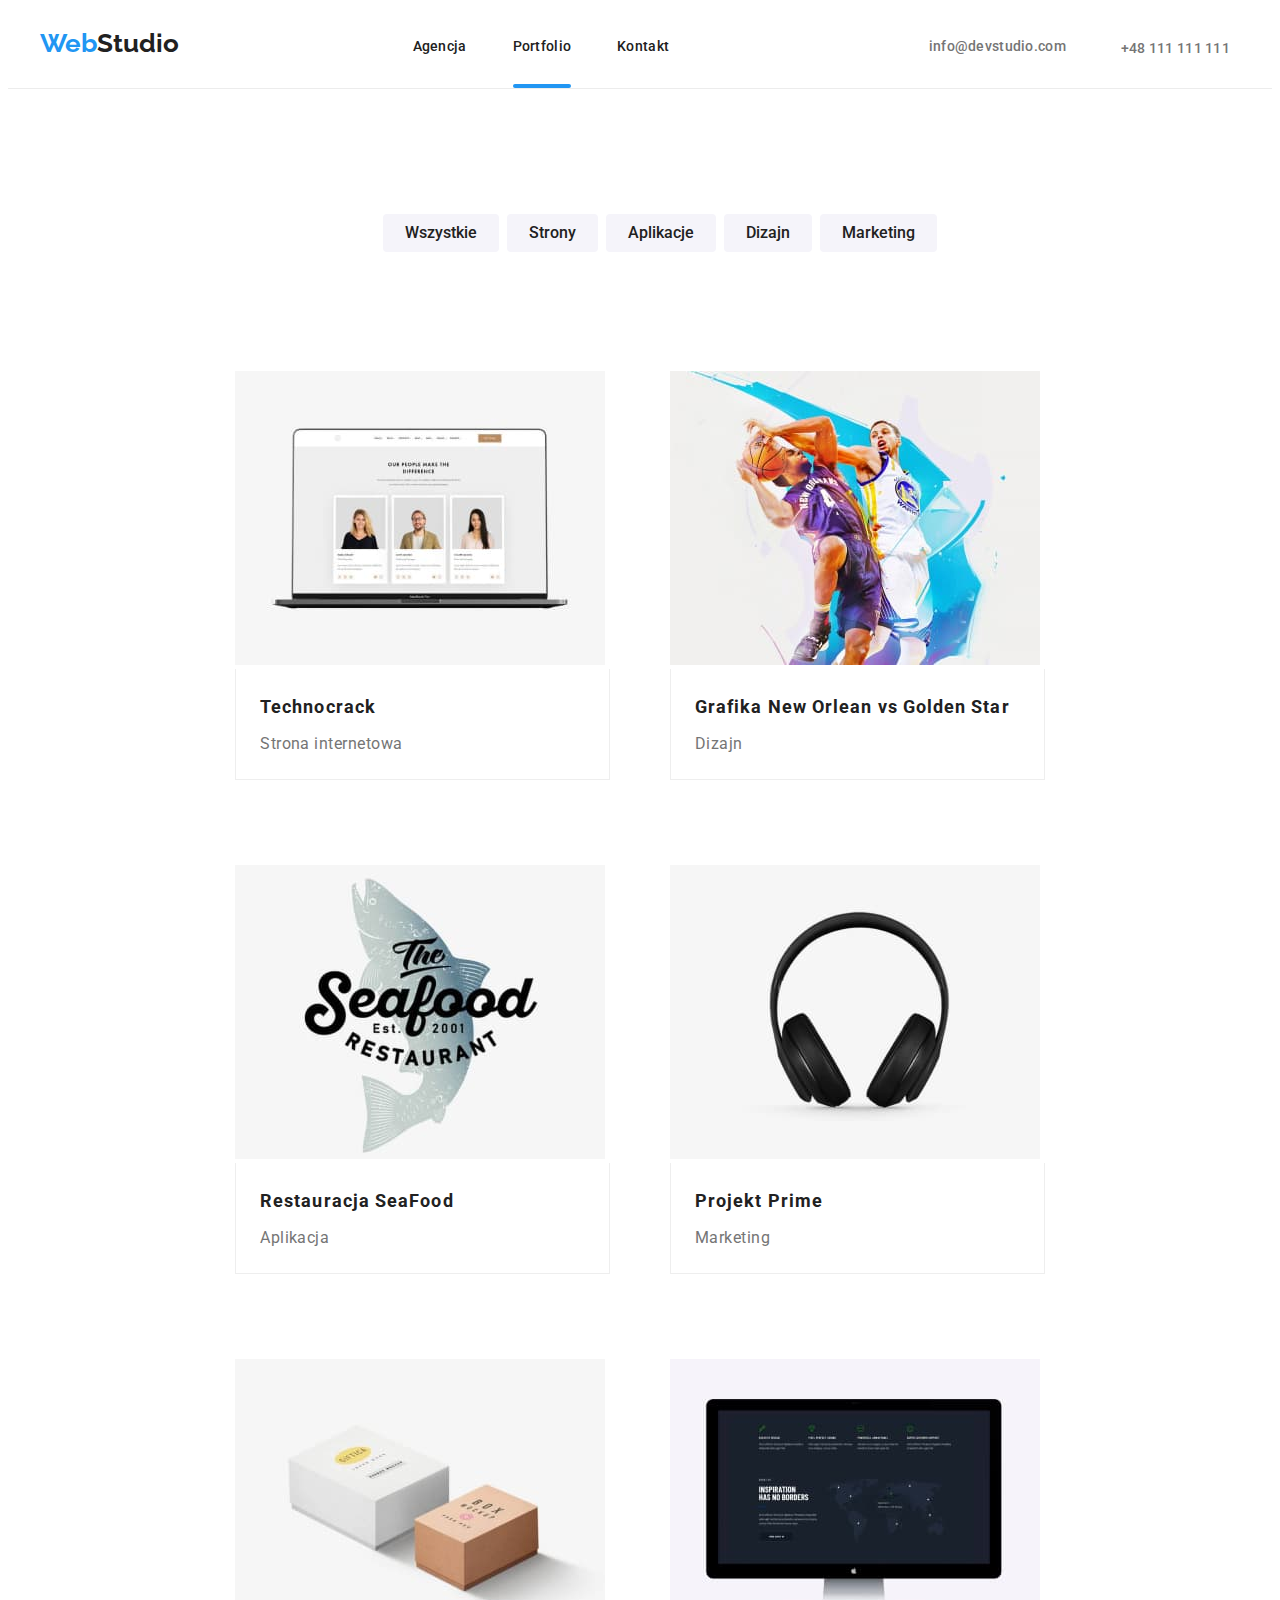
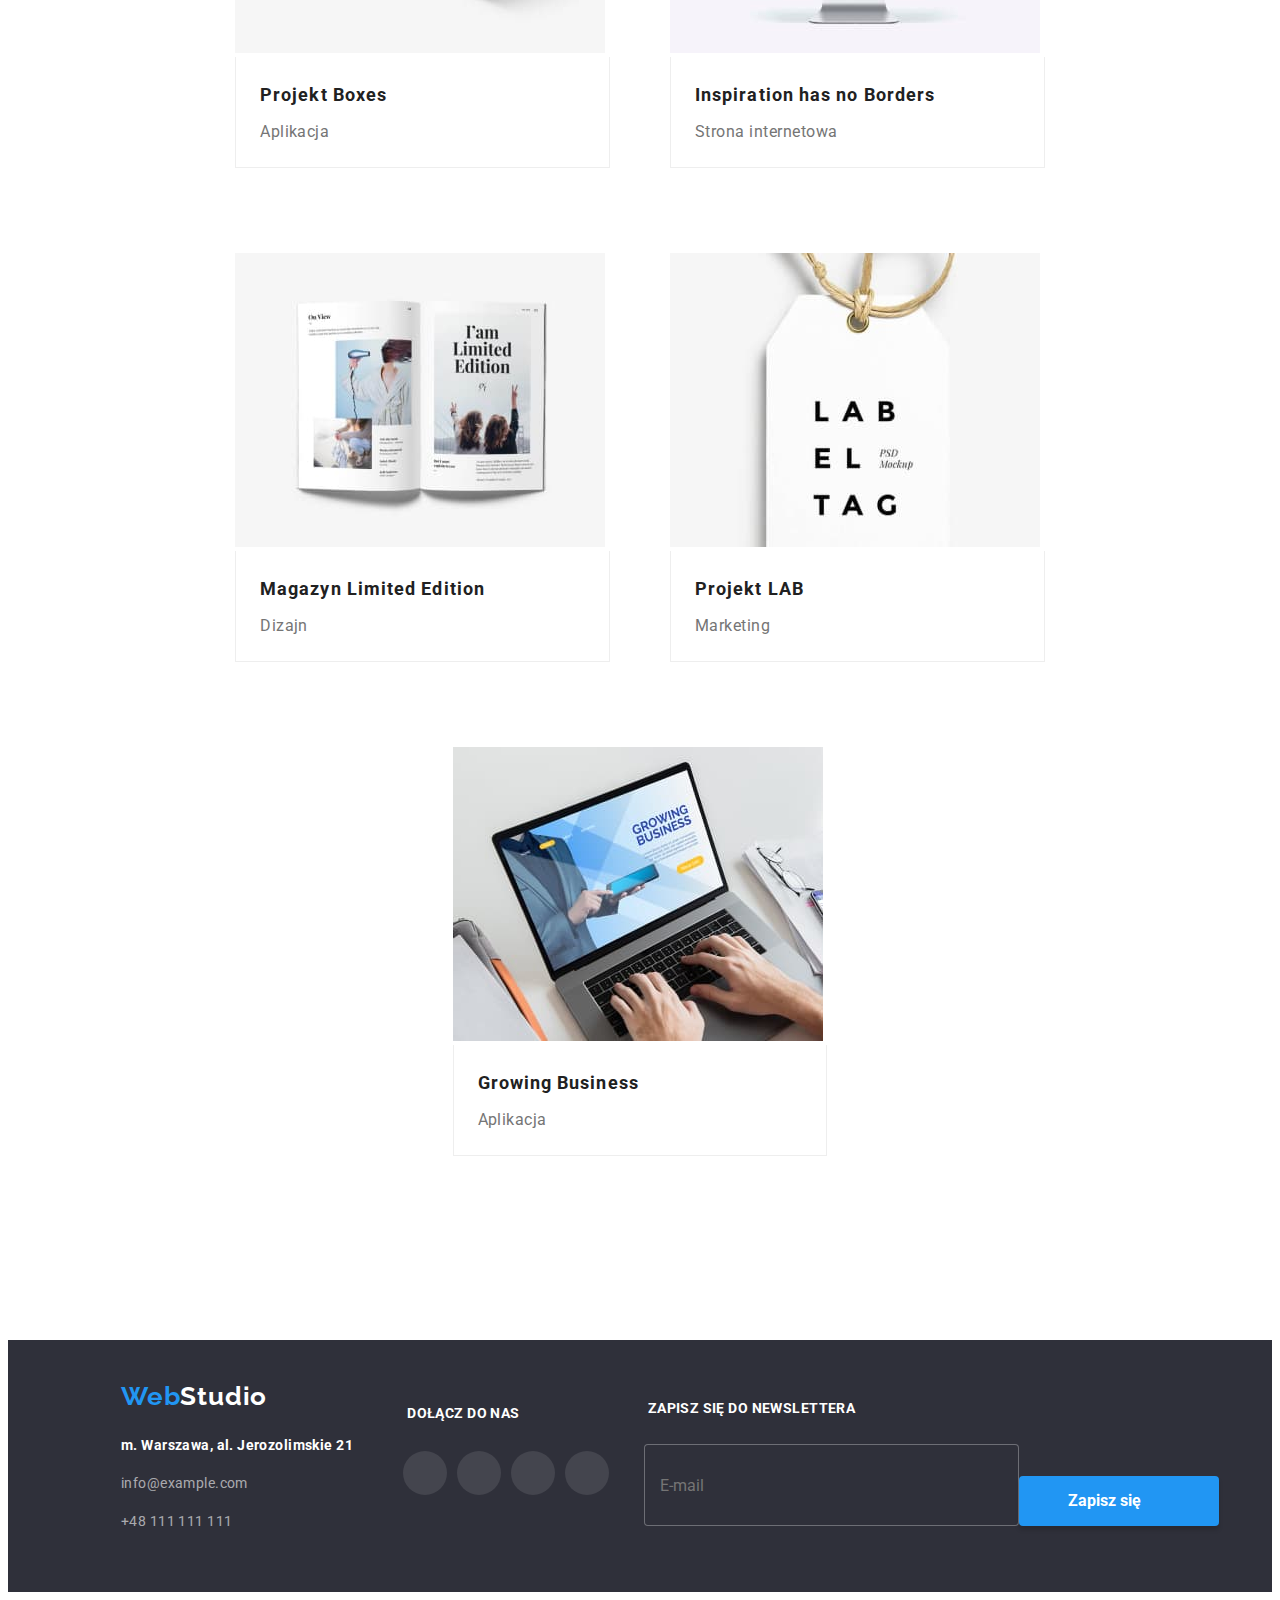
==== commit 6ba6b10b: "Add files via upload" ====
--- a/portfolio.html
+++ b/portfolio.html
@@ -90,11 +90,33 @@
     <main>
       <section class="section">
         <div class="container">
-          <button type="button" class="portfolio-button">Wszystkie</button>
-          <button type="button" class="portfolio-button">Strony</button>
-          <button type="button" class="portfolio-button">Aplikacje</button>
-          <button type="button" class="portfolio-button">Dizajn</button>
-          <button type="button" class="portfolio-button">Marketing</button>
+          <ul class="portfolio-button">
+            <li>
+              <button type="button" class="portfolio-button__item">
+                Wszystkie
+              </button>
+            </li>
+            <li>
+              <button type="button" class="portfolio-button__item">
+                Strony
+              </button>
+            </li>
+            <li>
+              <button type="button" class="portfolio-button__item">
+                Aplikacje
+              </button>
+            </li>
+            <li>
+              <button type="button" class="portfolio-button__item">
+                Dizajn
+              </button>
+            </li>
+            <li>
+              <button type="button" class="portfolio-button__item">
+                Marketing
+              </button>
+            </li>
+          </ul>
         </div>
         <div class="container">
           <ul class="grid">
--- a/CSS/main.min.css
+++ b/CSS/main.min.css
@@ -1 +1 @@
-.modal__checkbox--visually-hidden{position:absolute;clip:rect(1px 1px 1px 1px);clip:rect(1px, 1px, 1px, 1px);padding:0;border:0;width:1px;height:1px;overflow:hidden}.body{font-family:"Roboto",sans-serif,"Raleway",sans-serif;font-weight:400,500,700,900;cursor:default;margin:0px}.section{padding:60px 0}@media screen and (min-width: 1200px){.section{padding:94px 0}}.container{width:100%;margin:0 auto;max-width:1200px;padding:0 15px}.container-card-set{margin-top:-94px;margin-bottom:-94px;padding:0 15px}@media screen and (min-width: 768px)and (max-width: 1200px){.container-card-set{max-width:1200px}}.container-footer{display:flex;flex-direction:column;justify-content:center;align-items:center}@media screen and (min-width: 320px)and (max-width: 768px){.container-footer{height:603px}}@media screen and (min-width: 768px)and (max-width: 1200px){.container-footer{height:463px}}@media screen and (min-width: 1200px){.container-footer{flex-direction:row;min-height:252px}}.container-page-header{border-bottom:1px solid #ececec;max-width:1200px}@media screen and (min-width: 320px)and (max-width: 768px){.container-page-header{height:60px}}@media screen and (min-width: 768px)and (max-width: 1200px){.container-page-header{max-width:1200px;height:80px}}@media screen and (min-width: 1200px){.container-page-header{height:80px;margin:0 auto;max-width:1600px}}@media screen and (min-width: 768px)and (max-width: 1200px){.container-clients{max-width:1200px}}.page-header-logo,.page-header-logo--right{position:relative;font-family:"Raleway",sans-serif;color:#2196f3;font-size:26px;font-weight:700;line-height:31px;text-decoration:none}.page-header-logo--right{color:#212121}@media screen and (min-width: 320px)and (max-width: 480px){.page-header-logo,.page-header-logo--right{top:15px;left:10px}.page-header-logo--right{top:0;left:0}}@media screen and (min-width: 480px)and (max-width: 768px){.page-header-logo,.page-header-logo--right{top:0;left:15px}.page-header-logo--right{top:0;left:0}}@media screen and (min-width: 768px)and (max-width: 1200px){.page-header-logo,.page-header-logo--right{display:flex;margin-right:93px;padding-left:15px}.page-header-logo--right{padding-left:0px}}@media screen and (min-width: 1200px){.page-header-logo,.page-header-logo--right{position:relative;top:0;left:0}.page-header-logo--right{position:relative;top:0;left:0}}@media screen and (min-width: 320px)and (max-width: 480px){.navi__menu{display:none}.contact-menu{display:none}}@media screen and (min-width: 480px)and (max-width: 768px){.navi__menu{display:none}.contact-menu{display:none}}@media screen and (min-width: 768px)and (max-width: 1200px){.navi{display:flex;justify-content:space-between;padding:0px;width:100%}.navi__menu{width:0px;height:0px;display:flex;justify-content:center;margin-top:29px;margin-right:101px;list-style-type:none}.navi__menu-list{list-style-type:none}.navi__menu-list:not(:last-child){padding-right:46px}.navi__menu-link{font-family:"Roboto",sans-serif;color:#212121;font-weight:500;line-height:16px;font-size:14px;letter-spacing:.02em;text-decoration:none;transition-property:color;transition-duration:250ms;transition-timing-function:cubic-bezier(0.4, 0, 0.2, 1)}.navi__menu-link:hover{color:#2196f3}.navi__menu-link--active::after{content:"";display:block;border-top:4px solid #2196f3;position:relative;top:29px;border-radius:2px}.contact-menu{display:flex;flex-direction:column;padding-left:0px}.contact-menu__list{list-style-type:none}.contact-menu__list:not(:last-child){padding-bottom:10px}.contact-menu__link{font-family:"Roboto",sans-serif;color:#757575;font-weight:500;font-size:12px;line-height:14px;letter-spacing:.02em;text-decoration:none;margin-right:10px;transition-property:color,stroke;transition-duration:250ms;transition-timing-function:cubic-bezier(0.4, 0, 0.2, 1)}.contact-menu__link:hover{text-decoration:none;color:#2196f3;stroke:#2196f3;stroke-width:2px}}@media screen and (min-width: 1200px){.navi{display:flex;justify-content:space-between;padding:0px;width:100%}.navi__menu{display:flex;margin-top:29px;padding-left:0px;list-style-type:none}.navi__menu-list:not(:last-child){padding-right:46px}.navi__menu-link{font-family:"Roboto",sans-serif;color:#212121;font-weight:500;line-height:16px;font-size:14px;letter-spacing:.02em;text-decoration:none;transition-property:color;transition-duration:250ms;transition-timing-function:cubic-bezier(0.4, 0, 0.2, 1)}.navi__menu-link:hover{color:#2196f3}.navi__menu-link--active::after{content:"";display:block;border-top:4px solid #2196f3;position:relative;top:29px;border-radius:2px}.contact-menu{display:flex;padding-left:0px;margin-top:29px}.contact-menu__list{list-style-type:none}.contact-menu__list:not(:last-child){padding-right:25px}.contact-menu__link{font-family:"Roboto",sans-serif;color:#757575;font-weight:500;font-size:14px;line-height:16px;letter-spacing:.02em;text-decoration:none;margin-right:10px;transition-property:color,stroke;transition-duration:250ms;transition-timing-function:cubic-bezier(0.4, 0, 0.2, 1)}.contact-menu__link:hover{text-decoration:none;color:#2196f3;stroke:#2196f3;stroke-width:2px}}.hamburger{padding:0;display:inline-block;background-color:rgba(0,0,0,0);border:0;margin:0;position:absolute;top:60px;right:40px;cursor:pointer}.hamburger__box{width:35px;height:24px;display:inline-block;position:absolute;right:0;top:-22px}.hamburger__inner{width:100%;height:4px;background-color:#000;position:absolute}.hamburger__inner::before,.hamburger__inner::after{content:"";width:100%;height:4px;background-color:#000;position:absolute;left:0}.hamburger__inner::before{top:-10px}.hamburger__inner::after{top:10px}.hamburger .hamburger--active .hamburger__inner{background-color:#000}@media screen and (min-width: 768px){.hamburger{display:none}}.banner{display:flex;flex-direction:column;align-items:center;justify-content:center;background-color:#2196f3;background-image:linear-gradient(rgba(47, 48, 58, 0.4), rgba(47, 48, 58, 0.4), rgba(47, 48, 58, 0.4), rgba(47, 48, 58, 0.4)),url("../images/header-mobile.jpg");width:100%;height:400px;margin:0 auto;background-size:cover;background-repeat:no-repeat}@media screen and (min-device-pixel-ratio: 2),screen and (min-resolution: 192dpi),screen and (min-resolution: 2dppx){.banner{background-image:linear-gradient(rgba(47, 48, 58, 0.4), rgba(47, 48, 58, 0.4), rgba(47, 48, 58, 0.4), rgba(47, 48, 58, 0.4)),url("../images/header-mobile@2x.jpg");background-size:cover;background-repeat:no-repeat}}.banner__title{font-family:"Roboto",sans-serif;color:#fff;font-weight:900;font-size:26px;line-height:42px;letter-spacing:.06em;text-transform:uppercase;text-align:center;padding-top:55px;padding-bottom:30px}.banner__modal-btn{display:flex;justify-content:center;font-family:"Roboto",sans-serif;color:#fff;font-size:16px;font-weight:700;line-height:30px;letter-spacing:.06em;padding:10px 41px 10px 41px;margin:0 auto;width:200px;height:50px;background-color:#2196f3;border:none;box-shadow:0px 4px 4px rgba(0,0,0,.15);border-radius:4px}.banner__modal-btn:hover{cursor:pointer;text-decoration:none}@media screen and (min-width: 768px)and (max-width: 1200px){.banner{background-image:linear-gradient(rgba(47, 48, 58, 0.4), rgba(47, 48, 58, 0.4), rgba(47, 48, 58, 0.4), rgba(47, 48, 58, 0.4)),url("../images/header-tablet.jpg")}}@media screen and (min-width: 768px)and (max-width: 1200px)and (min-device-pixel-ratio: 2),screen and (min-width: 768px)and (max-width: 1200px)and (min-resolution: 192dpi),screen and (min-width: 768px)and (max-width: 1200px)and (min-resolution: 2dppx){.banner{background-image:linear-gradient(rgba(47, 48, 58, 0.4), rgba(47, 48, 58, 0.4), rgba(47, 48, 58, 0.4), rgba(47, 48, 58, 0.4)),url("../images/header-tablet@2x.jpg")}}@media screen and (min-width: 768px)and (max-width: 1200px){.banner__title{max-width:1200px}}@media screen and (min-width: 1200px){.banner{background-image:linear-gradient(rgba(47, 48, 58, 0.4), rgba(47, 48, 58, 0.4), rgba(47, 48, 58, 0.4), rgba(47, 48, 58, 0.4)),url("../images/header.jpg");height:600px}.banner__title{font-size:44px;line-height:60px;padding-top:100px;transform:translateX(0%)}}.card-set{display:flex;flex-wrap:wrap;justify-content:center;align-items:center;list-style-type:none;margin:0 auto;padding:0}.card-set__item{width:100%}.card-set__item:last-child{padding-bottom:60px}.card-set__image{background-color:#f5f4fa;border-radius:4px;display:flex;justify-content:center;align-items:center;width:100%;max-width:480px;height:120px;margin:0 auto;padding:0}.card-set__image__image:hover{cursor:pointer}.card-set__title{font-family:"Roboto",sans-serif;color:#212121;font-weight:700;font-size:14px;line-height:16px;letter-spacing:.03em;text-align:center;text-transform:uppercase}.card-set__text{font-family:"Roboto",sans-serif;color:#757575;font-weight:400;font-size:14px;line-height:24px;letter-spacing:.03em;text-transform:none;text-align:left;padding-left:0}@media screen and (min-width: 768px)and (max-width: 1200px){.card-set{gap:30px;padding-left:0;margin-top:60px;margin-bottom:45px}.card-set__item{flex-basis:calc((100% - 30px)/2)}.card-set__item:last-child{padding-bottom:0px}.card-set__image{max-width:768px}.card-set__title{text-align:left}.card-set__text{width:100%;max-width:768px}}@media screen and (min-width: 1200px){.card-set{padding-left:0;flex-wrap:nowrap}.card-set__item:last-child{padding-bottom:0px}.card-set__image{padding:0;max-width:270px;height:120px;margin-left:0px}.card-set__title{text-align:left}.card-set__text{width:270px;margin-right:30px}}.icon-astronaut-1,.icon-diagram-1,.icon-clock-1,.icon-antenna-1{width:70px;height:70px}.icon-antenna-1{background-position:0 0}.icon-clock-1{background-position:-96px 0}.icon-diagram-1{background-position:-144px 0}.icon-astronaut-1{background-position:-48px 0}.icon{display:flex;justify-content:center;align-items:center;fill:#afb1b8;border:1px solid #afb1b8;border-radius:4px;width:210px;height:92px;margin:0 auto;transition-property:fill,border;transition-duration:250ms;transition-timing-function:cubic-bezier(0.4, 0, 0.2, 1)}.icon:hover:nth-child(-n+6){fill:#2196f3;border:1px solid #2196f3;cursor:pointer}@media screen and (min-width: 768px)and (max-width: 1200px){.icon{width:226px}}@media screen and (min-width: 1200px){.icon{width:170px}}.icon-envelope-link,.icon-smartphone-link{margin-right:10px;fill:#fff;stroke-width:2px;width:16px;height:12px;background-position:-528px 0}.icon-envelope-link:hover,.icon-smartphone-link:hover{stroke:#2196f3;cursor:pointer}.icon-smartphone-link{width:10px;height:16px;background-position:-624px -48px}.product{display:flex;justify-content:space-evenly;list-style-type:none;font-family:"Roboto",sans-serif;font-size:36px;font-weight:700;color:#212121;line-height:42px;text-align:center}.product__list{display:none;justify-content:space-between;list-style-type:none;padding-left:0px}.product__image{display:none;justify-content:space-between;padding-right:30px}@media screen and (min-width: 0px)and (max-width: 480px){.product{display:none}}@media screen and (min-width: 480px)and (max-width: 768px){.product{display:none}}@media screen and (min-width: 768px)and (max-width: 1200px){.product{display:none}}@media screen and (min-width: 1200px){.product{display:flex;justify-content:space-evenly;list-style-type:none;margin-top:0px;margin-bottom:0px;padding-bottom:50px;padding-top:94px;font-family:"Roboto",sans-serif;font-size:36px;font-weight:700;color:#212121;line-height:42px;text-align:center}.product__list{display:flex;justify-content:space-between;list-style-type:none;padding-left:0px;margin-top:0px;margin-bottom:-94px}.product__image{display:flex;justify-content:space-between;padding-right:30px}.product__image:last-child{padding-right:0px}}.box{width:370px;height:70px;background-color:rgba(47,48,58,.8);font-family:"Roboto",sans-serif;font-weight:700;font-size:14px;line-height:16px;padding-top:27px;letter-spacing:.03em;text-transform:uppercase;color:#fff}.box__text-box1{position:relative;bottom:-25px;left:0px;text-indent:90px}.box__text-box2{position:relative;bottom:45px;left:400px;text-indent:113px}.box__text-box3{position:relative;bottom:115px;left:800px;text-indent:94px}@media screen and (min-width: 0px)and (max-width: 480px){.box{display:none}}@media screen and (min-width: 480px)and (max-width: 767px){.box{display:none}}@media screen and (min-width: 768px)and (max-width: 1200px){.box{display:none}}@media screen and (min-width: 1200px){.box{visibility:visible}}.team-section{background-color:#f5f4fa;padding:60px 0}@media screen and (min-width: 1200px){.team-section{padding:94px 0}}.team{font-family:"Roboto",sans-serif;color:#212121;font-weight:700;font-size:28px;line-height:33px;text-align:center;letter-spacing:.03em;margin:0 auto;padding-bottom:50px;padding-top:0px}.team__list{display:flex;flex-wrap:wrap;align-items:center;justify-content:center;padding-right:0px;padding-left:0px;margin-top:0px;list-style-type:none}.team__card{border-radius:0px 0px 4px 4px;margin-bottom:30px;background-color:#fff}.team__name,.team__job{display:flex;justify-content:space-evenly;height:19px;margin:0;padding:30px 99px 20px 99px;font-family:"Roboto",sans-serif;color:#212121;font-weight:500;font-size:16px;line-height:19px;text-align:center;list-style-type:none}.team__job{padding:10px 61px 30px 62px;color:#757575;font-weight:400}.team__social-icons{display:inline-flex;justify-content:center;align-items:center;width:44px;height:44px;border-radius:50%;background-color:#fff;fill:#afb1b8;border:none;transition-property:background-color,fill;transition-duration:250ms;transition-timing-function:cubic-bezier(0.4, 0, 0.2, 1)}.team__social-icons:hover{background-color:#2196f3;fill:#fff;cursor:pointer}.team__social-icons:first-of-type{margin-left:122px}.team__social-icons:not(:last-of-type){margin-top:16px;margin-bottom:15px;margin-right:10px}.team__social-icons:last-of-type{margin-top:16px;margin-right:20px;margin-bottom:15px}.social-link-icon{width:20px;height:20px}@media screen and (min-width: 480px)and (max-width: 768px){.team__list{flex-direction:column}}@media screen and (min-width: 768px)and (max-width: 1200px){.team-section{max-width:1200px}.team{font-size:28px;line-height:33px}.team__list{gap:30px;margin-bottom:0px;justify-content:center;flex-basis:calc((100% - 30px)/2)}.team__card{border-radius:0px 0px 4px 4px;background-color:#fff}.team__social-icons:first-of-type{margin-left:74px}}@media screen and (min-width: 1200px){.team{font-size:36px;line-height:42px}.team__list{display:flex;justify-content:space-between;align-items:center;margin-bottom:0px}.team__card{border-radius:0px 0px 4px 4px}.team__social-icons:first-of-type{margin-left:32px}.team__social-icons:not(:last-of-type){margin-top:16px;margin-bottom:15px;margin-right:10px}.team__social-icons:last-of-type{margin-top:16px;margin-bottom:15px}}.clients{padding:60px 0}.clients__title{font-family:"Roboto",sans-serif;color:#212121;font-weight:700;font-size:28px;line-height:33px;letter-spacing:.03em;text-align:center;margin:0 auto}.clients__list{display:flex;flex-wrap:wrap;gap:30px;padding-top:50px;flex-basis:calc((100% - 30px)/2)}@media screen and (min-width: 768px)and (max-width: 1200px){.clients__title{padding-top:0px;margin:0 auto}.clients__list{flex-basis:calc((33.3% - 30px)/2)}}@media screen and (min-width: 1200px){.clients{padding:94px 0}.clients__title{font-size:36px;line-height:42px}.clients__list{display:flex;padding-top:50px}}.grid{display:flex;justify-content:center;flex-wrap:wrap;align-items:center;list-style-type:none;padding:0;margin-top:94px;margin-right:-8px;margin-bottom:60px;margin-left:-8px}.grid__item{position:relative;overflow:hidden;object-fit:cover;max-width:calc(100% - 30px);flex:0 0 calc(100% - 30px);margin-top:60px;margin-bottom:30px;transition-property:box-shadow;transition-duration:250ms;transition-timing-function:cubic-bezier(0.4, 0, 0.2, 1)}.grid__item:hover{box-shadow:3px 3px 3px rgba(0,0,0,.12),4px 4px 4px rgba(0,0,0,.06),4px 4px 6px rgba(0,0,0,.16),8px 0px 10px rgba(0,0,0,.3),0px 8px 10px rgba(0,0,0,.3);cursor:pointer}.grid__image{position:relative;object-fit:cover}.grid__text-field{position:relative;background-color:#fff;border-right:1px solid #eee;border-bottom:1px solid #eee;border-left:1px solid #eee;border-top:0;padding-top:20px}.grid__title{position:relative;margin:0 24px 0 24px;font-family:"Roboto",sans-serif;font-size:18px;font-weight:700;line-height:36px;letter-spacing:.06em;text-transform:none;text-decoration:none;color:#212121}.grid__subtitle{position:relative;margin:4px 24px 20px 24px;font-size:16px;font-weight:400;font-family:"Roboto",sans-serif;color:#757575;line-height:30px;letter-spacing:.03em;text-decoration:none}.grid__overlay{position:absolute;top:0;left:0;max-width:100%;height:100%;transform:translateY(100%);transition-property:transform;transition-duration:250ms;transition-timing-function:cubic-bezier(0.4, 0, 0.2, 1)}.grid__overlay-text{padding:77px 24px 77px 24px;font-family:"Roboto",sans-serif;color:#fff;font-weight:400;font-size:18px;line-height:28px;letter-spacing:.03em}.grid__item:hover .grid__overlay{transform:translateY(0);background-color:rgba(33,150,243,.9)}@media screen and (min-width: 768px)and (max-width: 1200px){.grid{padding:0}.grid__item{margin-right:30px;max-width:calc(50% - 30px);flex:0 0 calc(50% - 30px)}.grid__subtitle{position:relative;margin:4px 24px 20px 24px}.grid__overlay-text{padding:49px 24px 49px 24px}}@media screen and (min-width: 1200px){.grid{gap:30px;padding:0}.grid__item{position:relative;overflow:hidden;max-width:calc(33.3% - 30px);flex:0 0 calc(33.3% - 30px);margin:25px 15px 30px 15px;transition-property:box-shadow;transition-duration:250ms;transition-timing-function:cubic-bezier(0.4, 0, 0.2, 1)}.grid__overlay-text{padding:49px 45px 49px 24px}}.overlay{position:absolute;bottom:-294px;left:0;width:370px;height:294px;padding:49px 45px 49px 24px;color:#fff;font-family:"Roboto",sans-serif;font-weight:400;font-size:18px;line-height:28px;letter-spacing:.03em;transform:translateY(100%);transition-property:transform;transition-duration:250ms;transition-timing-function:cubic-bezier(0.4, 0, 0.2, 1)}.portfolio-button{display:inline-flex;color:#212121;font-family:"Roboto",sans-serif;font-size:16px;font-weight:500;line-height:26px;border:none;padding:6px 22px 6px 22px;margin-top:15px;border-radius:4px;background-color:#f5f4fa;transition-property:background-color,color,box-shadow;transition-duration:250ms;transition-timing-function:cubic-bezier(0.4, 0, 0.2, 1)}.portfolio-button:hover{background-color:#2196f3;color:#fff;box-shadow:0px 3px 1px rgba(0,0,0,.1),0px 1px 2px rgba(0,0,0,.08),0px 2px 2px rgba(0,0,0,.12);cursor:pointer;text-decoration:none}@media screen and (min-width: 768px)and (max-width: 1200px){.portfolio-button{position:relative;top:0;left:25%}}@media screen and (min-width: 1200px){.portfolio-button{position:relative;top:0;left:25%}}.footer{background-color:#2f303a}.footer__logo-field{position:relative;top:0;left:0}.footer__logo,.footer__logo2{font-family:"Raleway",sans-serif;font-size:24px;font-weight:700;color:#2196f3;line-height:28px;letter-spacing:.03em;text-decoration:none;text-align:center}.footer__logo2{color:#fff}.footer__address,.footer__phone,.footer__mail{font-family:"Roboto",sans-serif;color:#fff;text-decoration:none;text-align:center;font-weight:400;font-size:14px;font-style:normal;line-height:24px;letter-spacing:.03em}.footer__mail{color:rgba(255,255,255,.6)}.footer__phone{color:rgba(255,255,255,.6)}.footer__icon{display:flex;align-items:center;justify-content:center;width:44px;height:44px;border-radius:50%;background-color:rgba(255,255,255,.1);fill:#fff;transition-property:fill,background-color;transition-duration:250ms;transition-timing-function:cubic-bezier(0.4, 0, 0.2, 1)}.footer__icon:hover,.footer__icon:focus{background-color:#2196f3}.footer__icon-link{width:20px;height:20px}.social-head{position:relative;top:0;left:0;height:80px}.social-head__title{margin-bottom:20px;margin-left:0px;font-family:"Roboto",sans-serif;font-weight:700;font-size:14px;line-height:16px;letter-spacing:.03em;text-transform:uppercase;text-align:center;color:#fff;padding-bottom:10px}.social-head__links{display:flex;justify-content:center;align-items:center;list-style-type:none;padding-left:0px;gap:10px}.newsletter{margin-top:60px;padding-left:0px}.newsletter__title{font-family:"Roboto",sans-serif;font-weight:700;font-size:14px;line-height:16px;letter-spacing:.03em;text-transform:uppercase;text-align:center;color:#fff;padding-bottom:0px}.newsletter__e-mail{position:relative;top:0;left:0;width:100%;height:50px;margin-left:0px;padding-top:15px;padding-right:0px;padding-bottom:15px;padding-left:15px;font-family:"Roboto",sans-serif;font-weight:400;font-size:16px;line-height:20px;background-color:#2f303a;color:#fff;border:1px solid rgba(255,255,255,.3);border-radius:4px}.newsletter__icon{position:absolute;top:13px;left:148px;height:24px;width:24px;fill:#fff}.newsletter__submit-button{position:relative;top:0;left:0;transform:translate(50%, 50%);background-color:#2196f3;box-shadow:0px 4px 4px rgba(0,0,0,.15);border:none;border-radius:4px;color:#fff;font-family:"Roboto",sans-serif;font-weight:700;font-size:16px;padding-right:35px;margin-bottom:30px;line-height:30px;width:200px;height:50px}.newsletter__submit-button:hover{cursor:pointer}@media screen and (min-width: 768px)and (max-width: 1200px){.footer{max-width:1200px;background-color:#2f303a}.footer__logo-field{position:relative;top:-100px;left:-200px;width:253px;height:79px}.footer__logo,.footer__logo2{margin-top:75px}.footer__logo2{margin-top:75px}.social-head{position:relative;top:-115px;left:233px}.newsletter{margin-top:0px;padding-left:0px}.newsletter__title{padding-bottom:0px;margin-bottom:-5px;margin-left:0px}.newsletter__e-mail{position:relative;top:0;left:0;transform:translate(0%, 50%);height:50px}.newsletter__submit-button{position:relative;top:35px;left:0;transform:translate(50%, 50%)}}@media screen and (min-width: 1200px){.footer{background-color:#2f303a}.footer__logo-field{position:relative;top:-20px;left:-150px}.footer__logo,.footer__logo2{font-size:26px;line-height:31px;text-align:left}.footer__logo2{font-size:26px;line-height:31px;text-align:left;color:#fff}.footer__address,.footer__mail,.footer__phone{text-align:left}.social-head{position:relative;top:-40px;left:-100px}.social-head__title{margin-left:-85px}.newsletter{position:relative;top:-75px;left:-65px;width:300px;height:80px}.newsletter__title{margin-left:-85px}.newsletter__e-mail{position:relative;top:30px;left:0;width:358px;margin-top:-20px;margin-left:0px}.newsletter__submit-button{position:relative;top:-20px;left:5px;transform:translate(185%)}}.backdrop{position:fixed;top:0;left:0;width:100vw;height:100%;background-color:rgba(0,0,0,.2)}.is-hidden{opacity:0;visibility:hidden;pointer-events:none}.modal{position:absolute;top:50%;left:50%;width:calc(100vw - 30px);max-width:450px;height:609px;transform:translate(-50%, -50%);background-color:#fff;box-shadow:0px 1px 3px rgba(0,0,0,.12),0px 1px 1px rgba(0,0,0,.14),0px 2px 1px rgba(0,0,0,.2);border-radius:4px}.modal__form{display:flex;flex-direction:column;justify-content:center;align-items:center}.modal__title{margin-top:40px;margin-bottom:15px;font-family:"Roboto",sans-serif;color:#212121;font-weight:700;font-size:20px;line-height:23px}.modal__field,.modal__field3,.modal__field2,.modal__field1{display:flex;justify-content:center;align-items:center;width:370px;height:40px;margin-top:4px;text-indent:35px;border:1px solid rgba(33,33,33,.2);border-radius:4px;transition-property:fill;transition-duration:250ms;transition-timing-function:cubic-bezier(0.4, 0, 0.2, 1)}.modal__field:focus-within,.modal__field3:focus-within,.modal__field2:focus-within,.modal__field1:focus-within{border:1px solid #2196f3;border-radius:4px;outline:none}.modal__field3{height:128px;padding-top:12px;text-indent:16px}.modal__icon--name{position:absolute;top:109px;left:55px}.modal__icon--phone{position:absolute;top:180px;left:55px}.modal__icon--envelope-modal{position:absolute;bottom:340px;left:53px}.modal__mail,.modal__comment,.modal__name,.modal__phone{margin-bottom:14px;font-family:"Roboto",sans-serif;font-weight:400;font-size:12px;line-height:14px;color:#757575;transition-property:fill;transition-duration:250ms;transition-timing-function:cubic-bezier(0.4, 0, 0.2, 1)}.modal__mail:focus-within,.modal__comment:focus-within,.modal__name:focus-within,.modal__phone:focus-within{fill:#2196f3}.modal__terms{font-family:"Roboto",sans-serif;font-weight:400;font-size:12px;line-height:14px;color:#757575}.modal__terms::before{content:"";display:inline-flex;width:16px;height:16px;margin-top:20px;margin-right:7px;outline:2px solid #212121;border-radius:4px;transition-property:background-color;transition-duration:250ms;transition-timing-function:cubic-bezier(0.4, 0, 0.2, 1)}.modal__terms--link{text-decoration:none;transition-property:text-decoration,color;transition-duration:250ms;transition-timing-function:cubic-bezier(0.4, 0, 0.2, 1)}.modal__terms--link:hover{text-decoration:underline;color:#2196f3}.modal__checkbox:checked+.modal__terms::before{background-color:#2196f3;background-image:url(../images/check.svg);width:16px;height:16px;outline:none}.modal__terms--link{text-decoration:none;transition-property:text-decoration,color;transition-duration:250ms;transition-timing-function:cubic-bezier(0.4, 0, 0.2, 1)}.modal__terms--link:hover{text-decoration:underline;color:#2196f3}.modal__submit-button{display:flex;justify-content:center;align-items:center;margin-top:15px;margin-bottom:40px;background-color:#2196f3;box-shadow:0px 4px 4px rgba(0,0,0,.15);border:none;border-radius:4px;width:200px;height:50px}.modal__submit-button:hover{cursor:pointer}.modal__submit-button--title{font-family:"Roboto",sans-serif;font-weight:700;font-size:16px;line-height:30px;color:#fff}.modal__close-btn{position:absolute;top:8px;right:8px;width:30px;height:30px;border-radius:50%;border:1px solid rgba(0,0,0,.1);background-color:#fff;cursor:pointer;transition-property:transform;transition-duration:2s;transition-timing-function:cubic-bezier(0.4, 0, 0.2, 1)}.modal__close-btn:hover{transform:rotate(360deg)}@media screen and (min-width: 768px)and (max-width: 1200px){.modal__field3{height:128px;padding-top:12px;text-indent:16px}.modal__mail,.modal__phone,.modal__name,.modal__comment{transition-property:fill,color;transition-duration:250ms;transition-timing-function:cubic-bezier(0.4, 0, 0.2, 1)}.modal__mail:focus-within,.modal__phone:focus-within,.modal__name:focus-within,.modal__comment:focus-within{fill:#2196f3;color:#2196f3}.modal__close-btn{transition-property:transform,fill;transition-duration:2s;transition-timing-function:cubic-bezier(0.4, 0, 0.2, 1)}.modal__close-btn:hover{transform:rotate(360deg);fill:#2196f3}}@media screen and (min-width: 1200px){.modal{max-width:528px;min-height:581px}.modal__field,.modal__field1,.modal__field2,.modal__field3{width:448px}.modal__field1{width:448px}.modal__field2{width:448px}.modal__field3{width:448px;height:128px;padding-top:12px;text-indent:16px}.modal__mail,.modal__phone,.modal__name,.modal__comment{transition-property:fill;transition-duration:250ms;transition-timing-function:cubic-bezier(0.4, 0, 0.2, 1)}.modal__mail:focus-within,.modal__phone:focus-within,.modal__name:focus-within,.modal__comment:focus-within{fill:#2196f3}.modal__terms{font-size:14px;line-height:24px}.modal__icon--envelope-modal{position:absolute;bottom:335px;left:53px}}.mobile-menu{position:absolute;top:0;left:-300%;transform:translate(100%);transition-timing-function:cubic-bezier(0.4, 0, 0.2, 1)}.mobile-menu--active{transform:translate(0%);width:100%;max-width:100%;height:100vh;position:absolute;top:0;left:0;display:flex;flex-direction:column;justify-content:space-between;background-color:#fff}.mobile-menu__link{text-decoration:none;font-family:"Roboto",sans-serif;color:#212121;font-weight:500;font-size:40px;line-height:47px;letter-spacing:.02em}.mobile-menu__link--active:hover{color:#2196f3}.mobile-menu__link--email{font-family:"Roboto",sans-serif;font-size:24px;font-weight:500;line-height:28px;letter-spacing:.02em;color:#757575;text-decoration:none}.mobile-menu__link--phone{font-family:"Roboto",sans-serif;color:#2196f3;font-weight:500;font-size:34px;line-height:40px;letter-spacing:.02em;text-decoration:none}.mobile-menu__list{list-style-type:none;margin-bottom:36px}.mobile-menu__social-links{display:flex;flex-direction:row}.mobile-menu__social-item{list-style-type:none;margin-right:20px;margin-bottom:48px}.mobile-menu__social-type{font-family:"Roboto",sans-serif;color:#2196f3;font-weight:500;font-size:18px;line-height:22px;letter-spacing:.02em;text-decoration:none}.mobile-menu__close-btn{position:relative;top:30px;left:430px;width:30px;height:30px;border-radius:50%;border:rgba(0,0,0,0);background-color:#fff;cursor:pointer;transition-property:transform,fill;transition-duration:2s;transition-timing-function:cubic-bezier(0.4, 0, 0.2, 1)}.mobile-menu__close-btn:hover{transform:rotate(360deg);fill:#2196f3}.line{position:absolute;display:block;width:22px;height:0px;border:1px solid rgba(33,33,33,.2);transform:rotate(90deg) translateY(1000%) translateX(-60%)}@media screen and (min-width: 768px)and (max-width: 1200px){.mobile-menu{display:none}}@media screen and (min-width: 1200px){.mobile-menu{display:none}}/*# sourceMappingURL=main.min.css.map */+.modal__checkbox--visually-hidden{position:absolute;clip:rect(1px 1px 1px 1px);clip:rect(1px, 1px, 1px, 1px);padding:0;border:0;width:1px;height:1px;overflow:hidden}.body{font-family:"Roboto",sans-serif,"Raleway",sans-serif;font-weight:400,500,700,900;cursor:default;margin:0px}.section{padding:60px 0}@media screen and (min-width: 1200px){.section{padding:94px 0}}.container{width:100%;margin:0 auto;max-width:1200px;padding:0 15px}.container-card-set{margin-top:-94px;margin-bottom:-94px;padding:0 15px}@media screen and (min-width: 768px)and (max-width: 1200px){.container-card-set{max-width:1200px}}.container-footer{display:flex;flex-direction:column;justify-content:center;align-items:center}@media screen and (min-width: 320px)and (max-width: 768px){.container-footer{height:603px}}@media screen and (min-width: 768px)and (max-width: 1200px){.container-footer{height:463px}}@media screen and (min-width: 1200px){.container-footer{flex-direction:row;min-height:252px}}.container-page-header{border-bottom:1px solid #ececec;max-width:1200px}@media screen and (min-width: 320px)and (max-width: 768px){.container-page-header{height:60px}}@media screen and (min-width: 768px)and (max-width: 1200px){.container-page-header{max-width:1200px;height:80px}}@media screen and (min-width: 1200px){.container-page-header{height:80px;margin:0 auto;max-width:1600px}}@media screen and (min-width: 768px)and (max-width: 1200px){.container-clients{max-width:1200px}}.page-header-logo,.page-header-logo--right{position:relative;font-family:"Raleway",sans-serif;color:#2196f3;font-size:26px;font-weight:700;line-height:31px;text-decoration:none}.page-header-logo--right{color:#212121}@media screen and (min-width: 320px)and (max-width: 480px){.page-header-logo,.page-header-logo--right{top:15px;left:10px}.page-header-logo--right{top:0;left:0}}@media screen and (min-width: 480px)and (max-width: 768px){.page-header-logo,.page-header-logo--right{top:0;left:15px}.page-header-logo--right{top:0;left:0}}@media screen and (min-width: 768px)and (max-width: 1200px){.page-header-logo,.page-header-logo--right{display:flex;margin-right:93px;padding-left:15px}.page-header-logo--right{padding-left:0px}}@media screen and (min-width: 1200px){.page-header-logo,.page-header-logo--right{position:relative;top:0;left:0}.page-header-logo--right{position:relative;top:0;left:0}}@media screen and (min-width: 320px)and (max-width: 480px){.navi__menu{display:none}.contact-menu{display:none}}@media screen and (min-width: 480px)and (max-width: 768px){.navi__menu{display:none}.contact-menu{display:none}}@media screen and (min-width: 768px)and (max-width: 1200px){.navi{display:flex;justify-content:space-between;padding:0px;width:100%}.navi__menu{width:0px;height:0px;display:flex;justify-content:center;margin-top:29px;margin-right:101px;list-style-type:none}.navi__menu-list{list-style-type:none}.navi__menu-list:not(:last-child){padding-right:46px}.navi__menu-link{font-family:"Roboto",sans-serif;color:#212121;font-weight:500;line-height:16px;font-size:14px;letter-spacing:.02em;text-decoration:none;transition-property:color;transition-duration:250ms;transition-timing-function:cubic-bezier(0.4, 0, 0.2, 1)}.navi__menu-link:hover{color:#2196f3}.navi__menu-link--active::after{content:"";display:block;border-top:4px solid #2196f3;position:relative;top:29px;border-radius:2px}.contact-menu{display:flex;flex-direction:column;padding-left:0px}.contact-menu__list{list-style-type:none}.contact-menu__list:not(:last-child){padding-bottom:10px}.contact-menu__link{font-family:"Roboto",sans-serif;color:#757575;font-weight:500;font-size:12px;line-height:14px;letter-spacing:.02em;text-decoration:none;margin-right:10px;transition-property:color,stroke;transition-duration:250ms;transition-timing-function:cubic-bezier(0.4, 0, 0.2, 1)}.contact-menu__link:hover{text-decoration:none;color:#2196f3;stroke:#2196f3;stroke-width:2px}}@media screen and (min-width: 1200px){.navi{display:flex;justify-content:space-between;padding:0px;width:100%}.navi__menu{display:flex;margin-top:29px;padding-left:0px;list-style-type:none}.navi__menu-list:not(:last-child){padding-right:46px}.navi__menu-link{font-family:"Roboto",sans-serif;color:#212121;font-weight:500;line-height:16px;font-size:14px;letter-spacing:.02em;text-decoration:none;transition-property:color;transition-duration:250ms;transition-timing-function:cubic-bezier(0.4, 0, 0.2, 1)}.navi__menu-link:hover{color:#2196f3}.navi__menu-link--active::after{content:"";display:block;border-top:4px solid #2196f3;position:relative;top:29px;border-radius:2px}.contact-menu{display:flex;padding-left:0px;margin-top:29px}.contact-menu__list{list-style-type:none}.contact-menu__list:not(:last-child){padding-right:25px}.contact-menu__link{font-family:"Roboto",sans-serif;color:#757575;font-weight:500;font-size:14px;line-height:16px;letter-spacing:.02em;text-decoration:none;margin-right:10px;transition-property:color,stroke;transition-duration:250ms;transition-timing-function:cubic-bezier(0.4, 0, 0.2, 1)}.contact-menu__link:hover{text-decoration:none;color:#2196f3;stroke:#2196f3;stroke-width:2px}}.hamburger{padding:0;display:inline-block;background-color:rgba(0,0,0,0);border:0;margin:0;position:absolute;top:60px;right:40px;cursor:pointer}.hamburger__box{width:35px;height:24px;display:inline-block;position:absolute;right:0;top:-22px}.hamburger__inner{width:100%;height:4px;background-color:#000;position:absolute}.hamburger__inner::before,.hamburger__inner::after{content:"";width:100%;height:4px;background-color:#000;position:absolute;left:0}.hamburger__inner::before{top:-10px}.hamburger__inner::after{top:10px}.hamburger .hamburger--active .hamburger__inner{background-color:#000}@media screen and (min-width: 768px){.hamburger{display:none}}.banner{display:flex;flex-direction:column;align-items:center;justify-content:center;background-color:#2196f3;background-image:linear-gradient(rgba(47, 48, 58, 0.4), rgba(47, 48, 58, 0.4), rgba(47, 48, 58, 0.4), rgba(47, 48, 58, 0.4)),url("../images/header-mobile.jpg");width:100%;height:400px;margin:0 auto;background-size:cover;background-repeat:no-repeat}@media screen and (min-device-pixel-ratio: 2),screen and (min-resolution: 192dpi),screen and (min-resolution: 2dppx){.banner{background-image:linear-gradient(rgba(47, 48, 58, 0.4), rgba(47, 48, 58, 0.4), rgba(47, 48, 58, 0.4), rgba(47, 48, 58, 0.4)),url("../images/header-mobile@2x.jpg");background-size:cover;background-repeat:no-repeat}}.banner__title{font-family:"Roboto",sans-serif;color:#fff;font-weight:900;font-size:26px;line-height:42px;letter-spacing:.06em;text-transform:uppercase;text-align:center;padding-top:55px;padding-bottom:30px}.banner__modal-btn{display:flex;justify-content:center;font-family:"Roboto",sans-serif;color:#fff;font-size:16px;font-weight:700;line-height:30px;letter-spacing:.06em;padding:10px 41px 10px 41px;margin:0 auto;width:200px;height:50px;background-color:#2196f3;border:none;box-shadow:0px 4px 4px rgba(0,0,0,.15);border-radius:4px}.banner__modal-btn:hover{cursor:pointer;text-decoration:none}@media screen and (min-width: 768px)and (max-width: 1200px){.banner{background-image:linear-gradient(rgba(47, 48, 58, 0.4), rgba(47, 48, 58, 0.4), rgba(47, 48, 58, 0.4), rgba(47, 48, 58, 0.4)),url("../images/header-tablet.jpg")}}@media screen and (min-width: 768px)and (max-width: 1200px)and (min-device-pixel-ratio: 2),screen and (min-width: 768px)and (max-width: 1200px)and (min-resolution: 192dpi),screen and (min-width: 768px)and (max-width: 1200px)and (min-resolution: 2dppx){.banner{background-image:linear-gradient(rgba(47, 48, 58, 0.4), rgba(47, 48, 58, 0.4), rgba(47, 48, 58, 0.4), rgba(47, 48, 58, 0.4)),url("../images/header-tablet@2x.jpg")}}@media screen and (min-width: 768px)and (max-width: 1200px){.banner__title{max-width:1200px}}@media screen and (min-width: 1200px){.banner{background-image:linear-gradient(rgba(47, 48, 58, 0.4), rgba(47, 48, 58, 0.4), rgba(47, 48, 58, 0.4), rgba(47, 48, 58, 0.4)),url("../images/header.jpg");height:600px}.banner__title{font-size:44px;line-height:60px;padding-top:100px;transform:translateX(0%)}}.card-set{display:flex;flex-wrap:wrap;justify-content:center;align-items:center;list-style-type:none;margin:0 auto;padding:0}.card-set__item{width:100%}.card-set__item:last-child{padding-bottom:60px}.card-set__image{background-color:#f5f4fa;border-radius:4px;display:flex;justify-content:center;align-items:center;width:100%;max-width:480px;height:120px;margin:0 auto;padding:0}.card-set__image__image:hover{cursor:pointer}.card-set__title{font-family:"Roboto",sans-serif;color:#212121;font-weight:700;font-size:14px;line-height:16px;letter-spacing:.03em;text-align:center;text-transform:uppercase}.card-set__text{font-family:"Roboto",sans-serif;color:#757575;font-weight:400;font-size:14px;line-height:24px;letter-spacing:.03em;text-transform:none;text-align:left;padding-left:0}@media screen and (min-width: 768px)and (max-width: 1200px){.card-set{gap:30px;padding-left:0;margin-top:60px;margin-bottom:45px}.card-set__item{flex-basis:calc((100% - 30px)/2)}.card-set__item:last-child{padding-bottom:0px}.card-set__image{max-width:768px}.card-set__title{text-align:left}.card-set__text{width:100%;max-width:768px}}@media screen and (min-width: 1200px){.card-set{padding-left:0;flex-wrap:nowrap}.card-set__item:last-child{padding-bottom:0px}.card-set__image{padding:0;max-width:270px;height:120px;margin-left:0px}.card-set__title{text-align:left}.card-set__text{width:270px;margin-right:30px}}.icon-astronaut-1,.icon-diagram-1,.icon-clock-1,.icon-antenna-1{width:70px;height:70px}.icon-antenna-1{background-position:0 0}.icon-clock-1{background-position:-96px 0}.icon-diagram-1{background-position:-144px 0}.icon-astronaut-1{background-position:-48px 0}.icon{display:flex;justify-content:center;align-items:center;fill:#afb1b8;border:1px solid #afb1b8;border-radius:4px;width:210px;height:92px;margin:0 auto;transition-property:fill,border;transition-duration:250ms;transition-timing-function:cubic-bezier(0.4, 0, 0.2, 1)}.icon:hover:nth-child(-n+6){fill:#2196f3;border:1px solid #2196f3;cursor:pointer}@media screen and (min-width: 768px)and (max-width: 1200px){.icon{width:226px}}@media screen and (min-width: 1200px){.icon{width:170px}}.icon-envelope-link,.icon-smartphone-link{margin-right:10px;fill:#fff;stroke-width:2px;width:16px;height:12px;background-position:-528px 0}.icon-envelope-link:hover,.icon-smartphone-link:hover{stroke:#2196f3;cursor:pointer}.icon-smartphone-link{width:10px;height:16px;background-position:-624px -48px}.product{display:flex;justify-content:space-evenly;list-style-type:none;font-family:"Roboto",sans-serif;font-size:36px;font-weight:700;color:#212121;line-height:42px;text-align:center}.product__list{display:none;justify-content:space-between;list-style-type:none;padding-left:0px}.product__image{display:none;justify-content:space-between;padding-right:30px}@media screen and (min-width: 0px)and (max-width: 480px){.product{display:none}}@media screen and (min-width: 480px)and (max-width: 768px){.product{display:none}}@media screen and (min-width: 768px)and (max-width: 1200px){.product{display:none}}@media screen and (min-width: 1200px){.product{display:flex;justify-content:space-evenly;list-style-type:none;margin-top:0px;margin-bottom:0px;padding-bottom:50px;padding-top:94px;font-family:"Roboto",sans-serif;font-size:36px;font-weight:700;color:#212121;line-height:42px;text-align:center}.product__list{display:flex;justify-content:space-between;list-style-type:none;padding-left:0px;margin-top:0px;margin-bottom:-94px}.product__image{display:flex;justify-content:space-between;padding-right:30px}.product__image:last-child{padding-right:0px}}.box{width:370px;height:70px;background-color:rgba(47,48,58,.8);font-family:"Roboto",sans-serif;font-weight:700;font-size:14px;line-height:16px;padding-top:27px;letter-spacing:.03em;text-transform:uppercase;color:#fff}.box__text-box1{position:relative;bottom:-25px;left:0px;text-indent:90px}.box__text-box2{position:relative;bottom:45px;left:400px;text-indent:113px}.box__text-box3{position:relative;bottom:115px;left:800px;text-indent:94px}@media screen and (min-width: 0px)and (max-width: 480px){.box{display:none}}@media screen and (min-width: 480px)and (max-width: 767px){.box{display:none}}@media screen and (min-width: 768px)and (max-width: 1200px){.box{display:none}}@media screen and (min-width: 1200px){.box{visibility:visible}}.team-section{background-color:#f5f4fa;padding:60px 0}@media screen and (min-width: 1200px){.team-section{padding:94px 0}}.team{font-family:"Roboto",sans-serif;color:#212121;font-weight:700;font-size:28px;line-height:33px;text-align:center;letter-spacing:.03em;margin:0 auto;padding-bottom:50px;padding-top:0px}.team__list{display:flex;flex-wrap:wrap;align-items:center;justify-content:center;padding-right:0px;padding-left:0px;margin-top:0px;list-style-type:none}.team__card{border-radius:0px 0px 4px 4px;margin-bottom:30px;background-color:#fff}.team__name,.team__job{display:flex;justify-content:space-evenly;height:19px;margin:0;padding:30px 99px 20px 99px;font-family:"Roboto",sans-serif;color:#212121;font-weight:500;font-size:16px;line-height:19px;text-align:center;list-style-type:none}.team__job{padding:10px 61px 30px 62px;color:#757575;font-weight:400}.team__social-icons{display:inline-flex;justify-content:center;align-items:center;width:44px;height:44px;border-radius:50%;background-color:#fff;fill:#afb1b8;border:none;transition-property:background-color,fill;transition-duration:250ms;transition-timing-function:cubic-bezier(0.4, 0, 0.2, 1)}.team__social-icons:hover{background-color:#2196f3;fill:#fff;cursor:pointer}.team__social-icons:first-of-type{margin-left:122px}.team__social-icons:not(:last-of-type){margin-top:16px;margin-bottom:15px;margin-right:10px}.team__social-icons:last-of-type{margin-top:16px;margin-right:20px;margin-bottom:15px}.social-link-icon{width:20px;height:20px}@media screen and (min-width: 480px)and (max-width: 768px){.team__list{flex-direction:column}}@media screen and (min-width: 768px)and (max-width: 1200px){.team-section{max-width:1200px}.team{font-size:28px;line-height:33px}.team__list{gap:30px;margin-bottom:0px;justify-content:center;flex-basis:calc((100% - 30px)/2)}.team__card{border-radius:0px 0px 4px 4px;background-color:#fff}.team__social-icons:first-of-type{margin-left:74px}}@media screen and (min-width: 1200px){.team{font-size:36px;line-height:42px}.team__list{display:flex;justify-content:space-between;align-items:center;margin-bottom:0px}.team__card{border-radius:0px 0px 4px 4px}.team__social-icons:first-of-type{margin-left:32px}.team__social-icons:not(:last-of-type){margin-top:16px;margin-bottom:15px;margin-right:10px}.team__social-icons:last-of-type{margin-top:16px;margin-bottom:15px}}.clients{padding:60px 0}.clients__title{font-family:"Roboto",sans-serif;color:#212121;font-weight:700;font-size:28px;line-height:33px;letter-spacing:.03em;text-align:center;margin:0 auto}.clients__list{display:flex;flex-wrap:wrap;gap:30px;padding-top:50px;flex-basis:calc((100% - 30px)/2)}@media screen and (min-width: 768px)and (max-width: 1200px){.clients__title{padding-top:0px;margin:0 auto}.clients__list{flex-basis:calc((33.3% - 30px)/2)}}@media screen and (min-width: 1200px){.clients{padding:94px 0}.clients__title{font-size:36px;line-height:42px}.clients__list{display:flex;padding-top:50px}}.grid{display:flex;justify-content:center;flex-wrap:wrap;align-items:center;list-style-type:none;padding:0;margin-top:94px;margin-right:-8px;margin-bottom:60px;margin-left:-8px}.grid__item{position:relative;overflow:hidden;object-fit:cover;max-width:calc(100% - 30px);flex:0 0 calc(100% - 30px);margin-top:60px;margin-bottom:30px;transition-property:box-shadow;transition-duration:250ms;transition-timing-function:cubic-bezier(0.4, 0, 0.2, 1)}.grid__item:hover{box-shadow:3px 3px 3px rgba(0,0,0,.12),4px 4px 4px rgba(0,0,0,.06),4px 4px 6px rgba(0,0,0,.16),8px 0px 10px rgba(0,0,0,.3),0px 8px 10px rgba(0,0,0,.3);cursor:pointer}.grid__image{position:relative;object-fit:cover}.grid__text-field{position:relative;background-color:#fff;border-right:1px solid #eee;border-bottom:1px solid #eee;border-left:1px solid #eee;border-top:0;padding-top:20px}.grid__title{position:relative;margin:0 24px 0 24px;font-family:"Roboto",sans-serif;font-size:18px;font-weight:700;line-height:36px;letter-spacing:.06em;text-transform:none;text-decoration:none;color:#212121}.grid__subtitle{position:relative;margin:4px 24px 20px 24px;font-size:16px;font-weight:400;font-family:"Roboto",sans-serif;color:#757575;line-height:30px;letter-spacing:.03em;text-decoration:none}.grid__overlay{position:absolute;top:0;left:0;max-width:100%;height:100%;transform:translateY(100%);transition-property:transform;transition-duration:250ms;transition-timing-function:cubic-bezier(0.4, 0, 0.2, 1)}.grid__overlay-text{padding:77px 24px;font-family:"Roboto",sans-serif;color:#fff;font-weight:400;font-size:18px;line-height:28px;letter-spacing:.03em}.grid__item:hover .grid__overlay{transform:translateY(0);background-color:rgba(33,150,243,.9)}@media screen and (min-width: 768px)and (max-width: 1200px){.grid{padding:0}.grid__item{margin-right:30px;max-width:calc(50% - 30px);flex:0 0 calc(50% - 30px)}.grid__subtitle{position:relative;margin:4px 24px 20px 24px}.grid__overlay-text{padding:49px 24px}}@media screen and (min-width: 1200px){.grid{gap:30px;padding:0}.grid__item{position:relative;overflow:hidden;max-width:calc(33.3% - 30px);flex:0 0 calc((100% - 30px)/3);margin:25px 15px 30px 15px;transition-property:box-shadow;transition-duration:250ms;transition-timing-function:cubic-bezier(0.4, 0, 0.2, 1)}.grid__overlay-text{padding:49px 24px}}.overlay{position:absolute;bottom:-294px;left:0;width:370px;height:294px;padding:49px 45px 49px 24px;color:#fff;font-family:"Roboto",sans-serif;font-weight:400;font-size:18px;line-height:28px;letter-spacing:.03em;transform:translateY(100%);transition-property:transform;transition-duration:250ms;transition-timing-function:cubic-bezier(0.4, 0, 0.2, 1)}.portfolio-button{display:flex;justify-content:flex-start;flex-wrap:wrap;align-items:center;list-style-type:none;gap:8px}.portfolio-button__item{display:block;color:#212121;font-family:"Roboto",sans-serif;font-size:16px;font-weight:500;line-height:26px;border:none;padding:6px 22px 6px 22px;margin-top:15px;border-radius:4px;background-color:#f5f4fa;transition-property:background-color,color,box-shadow;transition-duration:250ms;transition-timing-function:cubic-bezier(0.4, 0, 0.2, 1)}.portfolio-button__item:hover{background-color:#2196f3;color:#fff;box-shadow:0px 3px 1px rgba(0,0,0,.1),0px 1px 2px rgba(0,0,0,.08),0px 2px 2px rgba(0,0,0,.12);cursor:pointer;text-decoration:none}@media screen and (min-width: 768px)and (max-width: 1200px){.portfolio-button{flex-wrap:nowrap;justify-content:center}}@media screen and (min-width: 1200px){.portfolio-button{flex-wrap:nowrap;justify-content:center}}.footer{background-color:#2f303a}.footer__logo-field{position:relative;top:0;left:0}.footer__logo,.footer__logo2{font-family:"Raleway",sans-serif;font-size:24px;font-weight:700;color:#2196f3;line-height:28px;letter-spacing:.03em;text-decoration:none;text-align:center}.footer__logo2{color:#fff}.footer__address,.footer__phone,.footer__mail{font-family:"Roboto",sans-serif;color:#fff;text-decoration:none;text-align:center;font-weight:400;font-size:14px;font-style:normal;line-height:24px;letter-spacing:.03em}.footer__mail{color:rgba(255,255,255,.6)}.footer__phone{color:rgba(255,255,255,.6)}.footer__icon{display:flex;align-items:center;justify-content:center;width:44px;height:44px;border-radius:50%;background-color:rgba(255,255,255,.1);fill:#fff;transition-property:fill,background-color;transition-duration:250ms;transition-timing-function:cubic-bezier(0.4, 0, 0.2, 1)}.footer__icon:hover,.footer__icon:focus{background-color:#2196f3}.footer__icon-link{width:20px;height:20px}.social-head{position:relative;top:0;left:0;height:80px}.social-head__title{margin-bottom:20px;margin-left:0px;font-family:"Roboto",sans-serif;font-weight:700;font-size:14px;line-height:16px;letter-spacing:.03em;text-transform:uppercase;text-align:center;color:#fff;padding-bottom:10px}.social-head__links{display:flex;justify-content:center;align-items:center;list-style-type:none;padding-left:0px;gap:10px}.newsletter{margin-top:60px;padding-left:0px}.newsletter__title{font-family:"Roboto",sans-serif;font-weight:700;font-size:14px;line-height:16px;letter-spacing:.03em;text-transform:uppercase;text-align:center;color:#fff;padding-bottom:0px}.newsletter__e-mail{position:relative;top:0;left:0;width:100%;height:50px;margin-left:0px;padding-top:15px;padding-right:0px;padding-bottom:15px;padding-left:15px;font-family:"Roboto",sans-serif;font-weight:400;font-size:16px;line-height:20px;background-color:#2f303a;color:#fff;border:1px solid rgba(255,255,255,.3);border-radius:4px}.newsletter__icon{position:absolute;top:13px;left:148px;height:24px;width:24px;fill:#fff}.newsletter__submit-button{position:relative;top:0;left:0;transform:translate(50%, 50%);background-color:#2196f3;box-shadow:0px 4px 4px rgba(0,0,0,.15);border:none;border-radius:4px;color:#fff;font-family:"Roboto",sans-serif;font-weight:700;font-size:16px;padding-right:35px;margin-bottom:30px;line-height:30px;width:200px;height:50px}.newsletter__submit-button:hover{cursor:pointer}@media screen and (min-width: 768px)and (max-width: 1200px){.footer{max-width:1200px;background-color:#2f303a}.footer__logo-field{position:relative;top:-100px;left:-200px;width:253px;height:79px}.footer__logo,.footer__logo2{margin-top:75px}.footer__logo2{margin-top:75px}.social-head{position:relative;top:-115px;left:233px}.newsletter{margin-top:0px;padding-left:0px}.newsletter__title{padding-bottom:0px;margin-bottom:-5px;margin-left:0px}.newsletter__e-mail{position:relative;top:0;left:0;transform:translate(0%, 50%);height:50px}.newsletter__submit-button{position:relative;top:35px;left:0;transform:translate(50%, 50%)}}@media screen and (min-width: 1200px){.footer{background-color:#2f303a}.footer__logo-field{position:relative;top:-20px;left:-150px}.footer__logo,.footer__logo2{font-size:26px;line-height:31px;text-align:left}.footer__logo2{font-size:26px;line-height:31px;text-align:left;color:#fff}.footer__address,.footer__mail,.footer__phone{text-align:left}.social-head{position:relative;top:-40px;left:-100px}.social-head__title{margin-left:-85px}.newsletter{position:relative;top:-75px;left:-65px;width:300px;height:80px}.newsletter__title{margin-left:-85px}.newsletter__e-mail{position:relative;top:30px;left:0;width:358px;margin-top:-20px;margin-left:0px}.newsletter__submit-button{position:relative;top:-20px;left:5px;transform:translate(185%)}}.backdrop{position:fixed;top:0;left:0;width:100vw;height:100%;background-color:rgba(0,0,0,.2)}.is-hidden{opacity:0;visibility:hidden;pointer-events:none}.modal{position:absolute;top:50%;left:50%;width:calc(100vw - 30px);max-width:450px;height:609px;transform:translate(-50%, -50%);background-color:#fff;box-shadow:0px 1px 3px rgba(0,0,0,.12),0px 1px 1px rgba(0,0,0,.14),0px 2px 1px rgba(0,0,0,.2);border-radius:4px}.modal__form{display:flex;flex-direction:column;justify-content:center;align-items:center}.modal__title{margin-top:40px;margin-bottom:15px;font-family:"Roboto",sans-serif;color:#212121;font-weight:700;font-size:20px;line-height:23px}.modal__field,.modal__field3,.modal__field2,.modal__field1{display:flex;justify-content:center;align-items:center;width:370px;height:40px;margin-top:4px;text-indent:35px;border:1px solid rgba(33,33,33,.2);border-radius:4px;transition-property:fill;transition-duration:250ms;transition-timing-function:cubic-bezier(0.4, 0, 0.2, 1)}.modal__field:focus-within,.modal__field3:focus-within,.modal__field2:focus-within,.modal__field1:focus-within{border:1px solid #2196f3;border-radius:4px;outline:none}.modal__field3{height:128px;padding-top:12px;text-indent:16px}.modal__icon--name{position:absolute;top:109px;left:55px}.modal__icon--phone{position:absolute;top:180px;left:55px}.modal__icon--envelope-modal{position:absolute;bottom:340px;left:53px}.modal__mail,.modal__comment,.modal__name,.modal__phone{margin-bottom:14px;font-family:"Roboto",sans-serif;font-weight:400;font-size:12px;line-height:14px;color:#757575;transition-property:fill;transition-duration:250ms;transition-timing-function:cubic-bezier(0.4, 0, 0.2, 1)}.modal__mail:focus-within,.modal__comment:focus-within,.modal__name:focus-within,.modal__phone:focus-within{fill:#2196f3}.modal__terms{font-family:"Roboto",sans-serif;font-weight:400;font-size:12px;line-height:14px;color:#757575}.modal__terms::before{content:"";display:inline-flex;width:16px;height:16px;margin-top:20px;margin-right:7px;outline:2px solid #212121;border-radius:4px;transition-property:background-color;transition-duration:250ms;transition-timing-function:cubic-bezier(0.4, 0, 0.2, 1)}.modal__terms--link{text-decoration:none;transition-property:text-decoration,color;transition-duration:250ms;transition-timing-function:cubic-bezier(0.4, 0, 0.2, 1)}.modal__terms--link:hover{text-decoration:underline;color:#2196f3}.modal__checkbox:checked+.modal__terms::before{background-color:#2196f3;background-image:url(../images/check.svg);width:16px;height:16px;outline:none}.modal__terms--link{text-decoration:none;transition-property:text-decoration,color;transition-duration:250ms;transition-timing-function:cubic-bezier(0.4, 0, 0.2, 1)}.modal__terms--link:hover{text-decoration:underline;color:#2196f3}.modal__submit-button{display:flex;justify-content:center;align-items:center;margin-top:15px;margin-bottom:40px;background-color:#2196f3;box-shadow:0px 4px 4px rgba(0,0,0,.15);border:none;border-radius:4px;width:200px;height:50px}.modal__submit-button:hover{cursor:pointer}.modal__submit-button--title{font-family:"Roboto",sans-serif;font-weight:700;font-size:16px;line-height:30px;color:#fff}.modal__close-btn{position:absolute;top:8px;right:8px;width:30px;height:30px;border-radius:50%;border:1px solid rgba(0,0,0,.1);background-color:#fff;cursor:pointer;transition-property:transform;transition-duration:2s;transition-timing-function:cubic-bezier(0.4, 0, 0.2, 1)}.modal__close-btn:hover{transform:rotate(360deg)}@media screen and (min-width: 768px)and (max-width: 1200px){.modal__field3{height:128px;padding-top:12px;text-indent:16px}.modal__mail,.modal__phone,.modal__name,.modal__comment{transition-property:fill,color;transition-duration:250ms;transition-timing-function:cubic-bezier(0.4, 0, 0.2, 1)}.modal__mail:focus-within,.modal__phone:focus-within,.modal__name:focus-within,.modal__comment:focus-within{fill:#2196f3;color:#2196f3}.modal__close-btn{transition-property:transform,fill;transition-duration:2s;transition-timing-function:cubic-bezier(0.4, 0, 0.2, 1)}.modal__close-btn:hover{transform:rotate(360deg);fill:#2196f3}}@media screen and (min-width: 1200px){.modal{max-width:528px;min-height:581px}.modal__field,.modal__field1,.modal__field2,.modal__field3{width:448px}.modal__field1{width:448px}.modal__field2{width:448px}.modal__field3{width:448px;height:128px;padding-top:12px;text-indent:16px}.modal__mail,.modal__phone,.modal__name,.modal__comment{transition-property:fill;transition-duration:250ms;transition-timing-function:cubic-bezier(0.4, 0, 0.2, 1)}.modal__mail:focus-within,.modal__phone:focus-within,.modal__name:focus-within,.modal__comment:focus-within{fill:#2196f3}.modal__terms{font-size:14px;line-height:24px}.modal__icon--envelope-modal{position:absolute;bottom:335px;left:53px}}.mobile-menu{display:none;position:absolute;top:0;left:-300%;transform:translate(100%);transition-timing-function:cubic-bezier(0.4, 0, 0.2, 1)}.mobile-menu--active{transform:translate(0%);width:100%;max-width:100%;height:100vh;position:absolute;top:0;left:0;display:flex;flex-direction:column;justify-content:space-between;background-color:#fff}.mobile-menu__link{text-decoration:none;font-family:"Roboto",sans-serif;color:#212121;font-weight:500;font-size:40px;line-height:47px;letter-spacing:.02em}.mobile-menu__link--active:hover{color:#2196f3}.mobile-menu__link--email{font-family:"Roboto",sans-serif;font-size:24px;font-weight:500;line-height:28px;letter-spacing:.02em;color:#757575;text-decoration:none}.mobile-menu__link--phone{font-family:"Roboto",sans-serif;color:#2196f3;font-weight:500;font-size:34px;line-height:40px;letter-spacing:.02em;text-decoration:none}.mobile-menu__list{list-style-type:none;margin-bottom:36px}.mobile-menu__social-links{display:flex;flex-direction:row}.mobile-menu__social-item{list-style-type:none;margin-right:20px;margin-bottom:48px}.mobile-menu__social-type{font-family:"Roboto",sans-serif;color:#2196f3;font-weight:500;font-size:18px;line-height:22px;letter-spacing:.02em;text-decoration:none}.mobile-menu__close-btn{position:relative;top:30px;left:430px;width:30px;height:30px;border-radius:50%;border:rgba(0,0,0,0);background-color:#fff;cursor:pointer;transition-property:transform,fill;transition-duration:2s;transition-timing-function:cubic-bezier(0.4, 0, 0.2, 1)}.mobile-menu__close-btn:hover{transform:rotate(360deg);fill:#2196f3}.line{position:absolute;display:block;width:22px;height:0px;border:1px solid rgba(33,33,33,.2);transform:rotate(90deg) translateY(1000%) translateX(-60%)}@media screen and (min-width: 768px)and (max-width: 1200px){.mobile-menu{display:none}}@media screen and (min-width: 1200px){.mobile-menu{display:none}}/*# sourceMappingURL=main.min.css.map */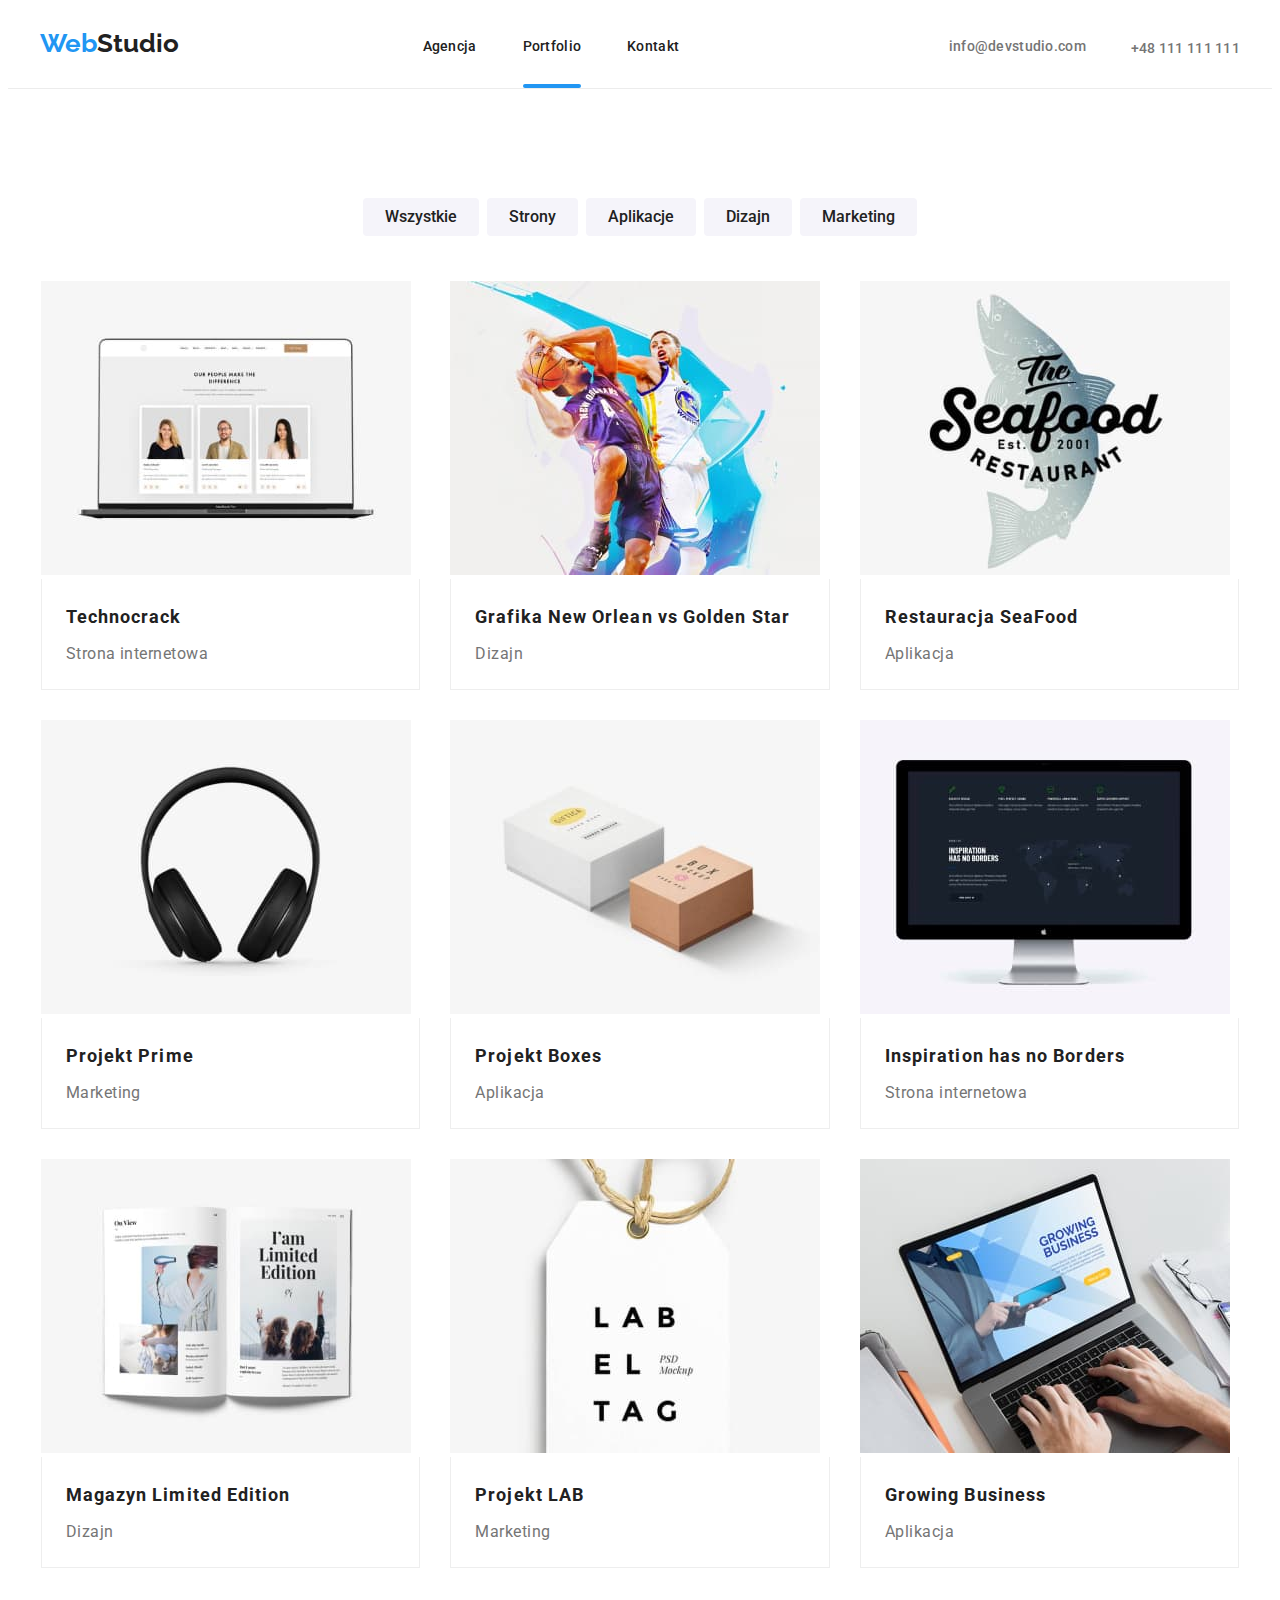
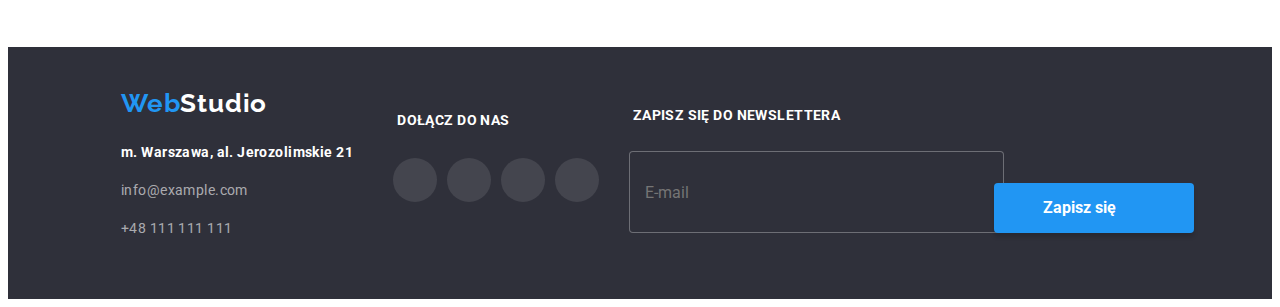
==== commit 9c8e18ae: "Add files via upload" ====
--- a/portfolio.html
+++ b/portfolio.html
@@ -117,8 +117,6 @@
               </button>
             </li>
           </ul>
-        </div>
-        <div class="container">
           <ul class="grid">
             <li class="grid__item">
               <picture>
@@ -490,7 +488,7 @@
       </div>
     </footer>
     <!--MOBILE MENU START-->
-    <div class="mobile-menu mobile-menu--active">
+    <div class="mobile-menu">
       <button
         type="button"
         class="mobile-menu__close-btn mobile-menu__close-btn--active"
--- a/CSS/main.min.css
+++ b/CSS/main.min.css
@@ -1 +1 @@
-.modal__checkbox--visually-hidden{position:absolute;clip:rect(1px 1px 1px 1px);clip:rect(1px, 1px, 1px, 1px);padding:0;border:0;width:1px;height:1px;overflow:hidden}.body{font-family:"Roboto",sans-serif,"Raleway",sans-serif;font-weight:400,500,700,900;cursor:default;margin:0px}.section{padding:60px 0}@media screen and (min-width: 1200px){.section{padding:94px 0}}.container{width:100%;margin:0 auto;max-width:1200px;padding:0 15px}.container-card-set{margin-top:-94px;margin-bottom:-94px;padding:0 15px}@media screen and (min-width: 768px)and (max-width: 1200px){.container-card-set{max-width:1200px}}.container-footer{display:flex;flex-direction:column;justify-content:center;align-items:center}@media screen and (min-width: 320px)and (max-width: 768px){.container-footer{height:603px}}@media screen and (min-width: 768px)and (max-width: 1200px){.container-footer{height:463px}}@media screen and (min-width: 1200px){.container-footer{flex-direction:row;min-height:252px}}.container-page-header{border-bottom:1px solid #ececec;max-width:1200px}@media screen and (min-width: 320px)and (max-width: 768px){.container-page-header{height:60px}}@media screen and (min-width: 768px)and (max-width: 1200px){.container-page-header{max-width:1200px;height:80px}}@media screen and (min-width: 1200px){.container-page-header{height:80px;margin:0 auto;max-width:1600px}}@media screen and (min-width: 768px)and (max-width: 1200px){.container-clients{max-width:1200px}}.page-header-logo,.page-header-logo--right{position:relative;font-family:"Raleway",sans-serif;color:#2196f3;font-size:26px;font-weight:700;line-height:31px;text-decoration:none}.page-header-logo--right{color:#212121}@media screen and (min-width: 320px)and (max-width: 480px){.page-header-logo,.page-header-logo--right{top:15px;left:10px}.page-header-logo--right{top:0;left:0}}@media screen and (min-width: 480px)and (max-width: 768px){.page-header-logo,.page-header-logo--right{top:0;left:15px}.page-header-logo--right{top:0;left:0}}@media screen and (min-width: 768px)and (max-width: 1200px){.page-header-logo,.page-header-logo--right{display:flex;margin-right:93px;padding-left:15px}.page-header-logo--right{padding-left:0px}}@media screen and (min-width: 1200px){.page-header-logo,.page-header-logo--right{position:relative;top:0;left:0}.page-header-logo--right{position:relative;top:0;left:0}}@media screen and (min-width: 320px)and (max-width: 480px){.navi__menu{display:none}.contact-menu{display:none}}@media screen and (min-width: 480px)and (max-width: 768px){.navi__menu{display:none}.contact-menu{display:none}}@media screen and (min-width: 768px)and (max-width: 1200px){.navi{display:flex;justify-content:space-between;padding:0px;width:100%}.navi__menu{width:0px;height:0px;display:flex;justify-content:center;margin-top:29px;margin-right:101px;list-style-type:none}.navi__menu-list{list-style-type:none}.navi__menu-list:not(:last-child){padding-right:46px}.navi__menu-link{font-family:"Roboto",sans-serif;color:#212121;font-weight:500;line-height:16px;font-size:14px;letter-spacing:.02em;text-decoration:none;transition-property:color;transition-duration:250ms;transition-timing-function:cubic-bezier(0.4, 0, 0.2, 1)}.navi__menu-link:hover{color:#2196f3}.navi__menu-link--active::after{content:"";display:block;border-top:4px solid #2196f3;position:relative;top:29px;border-radius:2px}.contact-menu{display:flex;flex-direction:column;padding-left:0px}.contact-menu__list{list-style-type:none}.contact-menu__list:not(:last-child){padding-bottom:10px}.contact-menu__link{font-family:"Roboto",sans-serif;color:#757575;font-weight:500;font-size:12px;line-height:14px;letter-spacing:.02em;text-decoration:none;margin-right:10px;transition-property:color,stroke;transition-duration:250ms;transition-timing-function:cubic-bezier(0.4, 0, 0.2, 1)}.contact-menu__link:hover{text-decoration:none;color:#2196f3;stroke:#2196f3;stroke-width:2px}}@media screen and (min-width: 1200px){.navi{display:flex;justify-content:space-between;padding:0px;width:100%}.navi__menu{display:flex;margin-top:29px;padding-left:0px;list-style-type:none}.navi__menu-list:not(:last-child){padding-right:46px}.navi__menu-link{font-family:"Roboto",sans-serif;color:#212121;font-weight:500;line-height:16px;font-size:14px;letter-spacing:.02em;text-decoration:none;transition-property:color;transition-duration:250ms;transition-timing-function:cubic-bezier(0.4, 0, 0.2, 1)}.navi__menu-link:hover{color:#2196f3}.navi__menu-link--active::after{content:"";display:block;border-top:4px solid #2196f3;position:relative;top:29px;border-radius:2px}.contact-menu{display:flex;padding-left:0px;margin-top:29px}.contact-menu__list{list-style-type:none}.contact-menu__list:not(:last-child){padding-right:25px}.contact-menu__link{font-family:"Roboto",sans-serif;color:#757575;font-weight:500;font-size:14px;line-height:16px;letter-spacing:.02em;text-decoration:none;margin-right:10px;transition-property:color,stroke;transition-duration:250ms;transition-timing-function:cubic-bezier(0.4, 0, 0.2, 1)}.contact-menu__link:hover{text-decoration:none;color:#2196f3;stroke:#2196f3;stroke-width:2px}}.hamburger{padding:0;display:inline-block;background-color:rgba(0,0,0,0);border:0;margin:0;position:absolute;top:60px;right:40px;cursor:pointer}.hamburger__box{width:35px;height:24px;display:inline-block;position:absolute;right:0;top:-22px}.hamburger__inner{width:100%;height:4px;background-color:#000;position:absolute}.hamburger__inner::before,.hamburger__inner::after{content:"";width:100%;height:4px;background-color:#000;position:absolute;left:0}.hamburger__inner::before{top:-10px}.hamburger__inner::after{top:10px}.hamburger .hamburger--active .hamburger__inner{background-color:#000}@media screen and (min-width: 768px){.hamburger{display:none}}.banner{display:flex;flex-direction:column;align-items:center;justify-content:center;background-color:#2196f3;background-image:linear-gradient(rgba(47, 48, 58, 0.4), rgba(47, 48, 58, 0.4), rgba(47, 48, 58, 0.4), rgba(47, 48, 58, 0.4)),url("../images/header-mobile.jpg");width:100%;height:400px;margin:0 auto;background-size:cover;background-repeat:no-repeat}@media screen and (min-device-pixel-ratio: 2),screen and (min-resolution: 192dpi),screen and (min-resolution: 2dppx){.banner{background-image:linear-gradient(rgba(47, 48, 58, 0.4), rgba(47, 48, 58, 0.4), rgba(47, 48, 58, 0.4), rgba(47, 48, 58, 0.4)),url("../images/header-mobile@2x.jpg");background-size:cover;background-repeat:no-repeat}}.banner__title{font-family:"Roboto",sans-serif;color:#fff;font-weight:900;font-size:26px;line-height:42px;letter-spacing:.06em;text-transform:uppercase;text-align:center;padding-top:55px;padding-bottom:30px}.banner__modal-btn{display:flex;justify-content:center;font-family:"Roboto",sans-serif;color:#fff;font-size:16px;font-weight:700;line-height:30px;letter-spacing:.06em;padding:10px 41px 10px 41px;margin:0 auto;width:200px;height:50px;background-color:#2196f3;border:none;box-shadow:0px 4px 4px rgba(0,0,0,.15);border-radius:4px}.banner__modal-btn:hover{cursor:pointer;text-decoration:none}@media screen and (min-width: 768px)and (max-width: 1200px){.banner{background-image:linear-gradient(rgba(47, 48, 58, 0.4), rgba(47, 48, 58, 0.4), rgba(47, 48, 58, 0.4), rgba(47, 48, 58, 0.4)),url("../images/header-tablet.jpg")}}@media screen and (min-width: 768px)and (max-width: 1200px)and (min-device-pixel-ratio: 2),screen and (min-width: 768px)and (max-width: 1200px)and (min-resolution: 192dpi),screen and (min-width: 768px)and (max-width: 1200px)and (min-resolution: 2dppx){.banner{background-image:linear-gradient(rgba(47, 48, 58, 0.4), rgba(47, 48, 58, 0.4), rgba(47, 48, 58, 0.4), rgba(47, 48, 58, 0.4)),url("../images/header-tablet@2x.jpg")}}@media screen and (min-width: 768px)and (max-width: 1200px){.banner__title{max-width:1200px}}@media screen and (min-width: 1200px){.banner{background-image:linear-gradient(rgba(47, 48, 58, 0.4), rgba(47, 48, 58, 0.4), rgba(47, 48, 58, 0.4), rgba(47, 48, 58, 0.4)),url("../images/header.jpg");height:600px}.banner__title{font-size:44px;line-height:60px;padding-top:100px;transform:translateX(0%)}}.card-set{display:flex;flex-wrap:wrap;justify-content:center;align-items:center;list-style-type:none;margin:0 auto;padding:0}.card-set__item{width:100%}.card-set__item:last-child{padding-bottom:60px}.card-set__image{background-color:#f5f4fa;border-radius:4px;display:flex;justify-content:center;align-items:center;width:100%;max-width:480px;height:120px;margin:0 auto;padding:0}.card-set__image__image:hover{cursor:pointer}.card-set__title{font-family:"Roboto",sans-serif;color:#212121;font-weight:700;font-size:14px;line-height:16px;letter-spacing:.03em;text-align:center;text-transform:uppercase}.card-set__text{font-family:"Roboto",sans-serif;color:#757575;font-weight:400;font-size:14px;line-height:24px;letter-spacing:.03em;text-transform:none;text-align:left;padding-left:0}@media screen and (min-width: 768px)and (max-width: 1200px){.card-set{gap:30px;padding-left:0;margin-top:60px;margin-bottom:45px}.card-set__item{flex-basis:calc((100% - 30px)/2)}.card-set__item:last-child{padding-bottom:0px}.card-set__image{max-width:768px}.card-set__title{text-align:left}.card-set__text{width:100%;max-width:768px}}@media screen and (min-width: 1200px){.card-set{padding-left:0;flex-wrap:nowrap}.card-set__item:last-child{padding-bottom:0px}.card-set__image{padding:0;max-width:270px;height:120px;margin-left:0px}.card-set__title{text-align:left}.card-set__text{width:270px;margin-right:30px}}.icon-astronaut-1,.icon-diagram-1,.icon-clock-1,.icon-antenna-1{width:70px;height:70px}.icon-antenna-1{background-position:0 0}.icon-clock-1{background-position:-96px 0}.icon-diagram-1{background-position:-144px 0}.icon-astronaut-1{background-position:-48px 0}.icon{display:flex;justify-content:center;align-items:center;fill:#afb1b8;border:1px solid #afb1b8;border-radius:4px;width:210px;height:92px;margin:0 auto;transition-property:fill,border;transition-duration:250ms;transition-timing-function:cubic-bezier(0.4, 0, 0.2, 1)}.icon:hover:nth-child(-n+6){fill:#2196f3;border:1px solid #2196f3;cursor:pointer}@media screen and (min-width: 768px)and (max-width: 1200px){.icon{width:226px}}@media screen and (min-width: 1200px){.icon{width:170px}}.icon-envelope-link,.icon-smartphone-link{margin-right:10px;fill:#fff;stroke-width:2px;width:16px;height:12px;background-position:-528px 0}.icon-envelope-link:hover,.icon-smartphone-link:hover{stroke:#2196f3;cursor:pointer}.icon-smartphone-link{width:10px;height:16px;background-position:-624px -48px}.product{display:flex;justify-content:space-evenly;list-style-type:none;font-family:"Roboto",sans-serif;font-size:36px;font-weight:700;color:#212121;line-height:42px;text-align:center}.product__list{display:none;justify-content:space-between;list-style-type:none;padding-left:0px}.product__image{display:none;justify-content:space-between;padding-right:30px}@media screen and (min-width: 0px)and (max-width: 480px){.product{display:none}}@media screen and (min-width: 480px)and (max-width: 768px){.product{display:none}}@media screen and (min-width: 768px)and (max-width: 1200px){.product{display:none}}@media screen and (min-width: 1200px){.product{display:flex;justify-content:space-evenly;list-style-type:none;margin-top:0px;margin-bottom:0px;padding-bottom:50px;padding-top:94px;font-family:"Roboto",sans-serif;font-size:36px;font-weight:700;color:#212121;line-height:42px;text-align:center}.product__list{display:flex;justify-content:space-between;list-style-type:none;padding-left:0px;margin-top:0px;margin-bottom:-94px}.product__image{display:flex;justify-content:space-between;padding-right:30px}.product__image:last-child{padding-right:0px}}.box{width:370px;height:70px;background-color:rgba(47,48,58,.8);font-family:"Roboto",sans-serif;font-weight:700;font-size:14px;line-height:16px;padding-top:27px;letter-spacing:.03em;text-transform:uppercase;color:#fff}.box__text-box1{position:relative;bottom:-25px;left:0px;text-indent:90px}.box__text-box2{position:relative;bottom:45px;left:400px;text-indent:113px}.box__text-box3{position:relative;bottom:115px;left:800px;text-indent:94px}@media screen and (min-width: 0px)and (max-width: 480px){.box{display:none}}@media screen and (min-width: 480px)and (max-width: 767px){.box{display:none}}@media screen and (min-width: 768px)and (max-width: 1200px){.box{display:none}}@media screen and (min-width: 1200px){.box{visibility:visible}}.team-section{background-color:#f5f4fa;padding:60px 0}@media screen and (min-width: 1200px){.team-section{padding:94px 0}}.team{font-family:"Roboto",sans-serif;color:#212121;font-weight:700;font-size:28px;line-height:33px;text-align:center;letter-spacing:.03em;margin:0 auto;padding-bottom:50px;padding-top:0px}.team__list{display:flex;flex-wrap:wrap;align-items:center;justify-content:center;padding-right:0px;padding-left:0px;margin-top:0px;list-style-type:none}.team__card{border-radius:0px 0px 4px 4px;margin-bottom:30px;background-color:#fff}.team__name,.team__job{display:flex;justify-content:space-evenly;height:19px;margin:0;padding:30px 99px 20px 99px;font-family:"Roboto",sans-serif;color:#212121;font-weight:500;font-size:16px;line-height:19px;text-align:center;list-style-type:none}.team__job{padding:10px 61px 30px 62px;color:#757575;font-weight:400}.team__social-icons{display:inline-flex;justify-content:center;align-items:center;width:44px;height:44px;border-radius:50%;background-color:#fff;fill:#afb1b8;border:none;transition-property:background-color,fill;transition-duration:250ms;transition-timing-function:cubic-bezier(0.4, 0, 0.2, 1)}.team__social-icons:hover{background-color:#2196f3;fill:#fff;cursor:pointer}.team__social-icons:first-of-type{margin-left:122px}.team__social-icons:not(:last-of-type){margin-top:16px;margin-bottom:15px;margin-right:10px}.team__social-icons:last-of-type{margin-top:16px;margin-right:20px;margin-bottom:15px}.social-link-icon{width:20px;height:20px}@media screen and (min-width: 480px)and (max-width: 768px){.team__list{flex-direction:column}}@media screen and (min-width: 768px)and (max-width: 1200px){.team-section{max-width:1200px}.team{font-size:28px;line-height:33px}.team__list{gap:30px;margin-bottom:0px;justify-content:center;flex-basis:calc((100% - 30px)/2)}.team__card{border-radius:0px 0px 4px 4px;background-color:#fff}.team__social-icons:first-of-type{margin-left:74px}}@media screen and (min-width: 1200px){.team{font-size:36px;line-height:42px}.team__list{display:flex;justify-content:space-between;align-items:center;margin-bottom:0px}.team__card{border-radius:0px 0px 4px 4px}.team__social-icons:first-of-type{margin-left:32px}.team__social-icons:not(:last-of-type){margin-top:16px;margin-bottom:15px;margin-right:10px}.team__social-icons:last-of-type{margin-top:16px;margin-bottom:15px}}.clients{padding:60px 0}.clients__title{font-family:"Roboto",sans-serif;color:#212121;font-weight:700;font-size:28px;line-height:33px;letter-spacing:.03em;text-align:center;margin:0 auto}.clients__list{display:flex;flex-wrap:wrap;gap:30px;padding-top:50px;flex-basis:calc((100% - 30px)/2)}@media screen and (min-width: 768px)and (max-width: 1200px){.clients__title{padding-top:0px;margin:0 auto}.clients__list{flex-basis:calc((33.3% - 30px)/2)}}@media screen and (min-width: 1200px){.clients{padding:94px 0}.clients__title{font-size:36px;line-height:42px}.clients__list{display:flex;padding-top:50px}}.grid{display:flex;justify-content:center;flex-wrap:wrap;align-items:center;list-style-type:none;padding:0;margin-top:94px;margin-right:-8px;margin-bottom:60px;margin-left:-8px}.grid__item{position:relative;overflow:hidden;object-fit:cover;max-width:calc(100% - 30px);flex:0 0 calc(100% - 30px);margin-top:60px;margin-bottom:30px;transition-property:box-shadow;transition-duration:250ms;transition-timing-function:cubic-bezier(0.4, 0, 0.2, 1)}.grid__item:hover{box-shadow:3px 3px 3px rgba(0,0,0,.12),4px 4px 4px rgba(0,0,0,.06),4px 4px 6px rgba(0,0,0,.16),8px 0px 10px rgba(0,0,0,.3),0px 8px 10px rgba(0,0,0,.3);cursor:pointer}.grid__image{position:relative;object-fit:cover}.grid__text-field{position:relative;background-color:#fff;border-right:1px solid #eee;border-bottom:1px solid #eee;border-left:1px solid #eee;border-top:0;padding-top:20px}.grid__title{position:relative;margin:0 24px 0 24px;font-family:"Roboto",sans-serif;font-size:18px;font-weight:700;line-height:36px;letter-spacing:.06em;text-transform:none;text-decoration:none;color:#212121}.grid__subtitle{position:relative;margin:4px 24px 20px 24px;font-size:16px;font-weight:400;font-family:"Roboto",sans-serif;color:#757575;line-height:30px;letter-spacing:.03em;text-decoration:none}.grid__overlay{position:absolute;top:0;left:0;max-width:100%;height:100%;transform:translateY(100%);transition-property:transform;transition-duration:250ms;transition-timing-function:cubic-bezier(0.4, 0, 0.2, 1)}.grid__overlay-text{padding:77px 24px;font-family:"Roboto",sans-serif;color:#fff;font-weight:400;font-size:18px;line-height:28px;letter-spacing:.03em}.grid__item:hover .grid__overlay{transform:translateY(0);background-color:rgba(33,150,243,.9)}@media screen and (min-width: 768px)and (max-width: 1200px){.grid{padding:0}.grid__item{margin-right:30px;max-width:calc(50% - 30px);flex:0 0 calc(50% - 30px)}.grid__subtitle{position:relative;margin:4px 24px 20px 24px}.grid__overlay-text{padding:49px 24px}}@media screen and (min-width: 1200px){.grid{gap:30px;padding:0}.grid__item{position:relative;overflow:hidden;max-width:calc(33.3% - 30px);flex:0 0 calc((100% - 30px)/3);margin:25px 15px 30px 15px;transition-property:box-shadow;transition-duration:250ms;transition-timing-function:cubic-bezier(0.4, 0, 0.2, 1)}.grid__overlay-text{padding:49px 24px}}.overlay{position:absolute;bottom:-294px;left:0;width:370px;height:294px;padding:49px 45px 49px 24px;color:#fff;font-family:"Roboto",sans-serif;font-weight:400;font-size:18px;line-height:28px;letter-spacing:.03em;transform:translateY(100%);transition-property:transform;transition-duration:250ms;transition-timing-function:cubic-bezier(0.4, 0, 0.2, 1)}.portfolio-button{display:flex;justify-content:flex-start;flex-wrap:wrap;align-items:center;list-style-type:none;gap:8px}.portfolio-button__item{display:block;color:#212121;font-family:"Roboto",sans-serif;font-size:16px;font-weight:500;line-height:26px;border:none;padding:6px 22px 6px 22px;margin-top:15px;border-radius:4px;background-color:#f5f4fa;transition-property:background-color,color,box-shadow;transition-duration:250ms;transition-timing-function:cubic-bezier(0.4, 0, 0.2, 1)}.portfolio-button__item:hover{background-color:#2196f3;color:#fff;box-shadow:0px 3px 1px rgba(0,0,0,.1),0px 1px 2px rgba(0,0,0,.08),0px 2px 2px rgba(0,0,0,.12);cursor:pointer;text-decoration:none}@media screen and (min-width: 768px)and (max-width: 1200px){.portfolio-button{flex-wrap:nowrap;justify-content:center}}@media screen and (min-width: 1200px){.portfolio-button{flex-wrap:nowrap;justify-content:center}}.footer{background-color:#2f303a}.footer__logo-field{position:relative;top:0;left:0}.footer__logo,.footer__logo2{font-family:"Raleway",sans-serif;font-size:24px;font-weight:700;color:#2196f3;line-height:28px;letter-spacing:.03em;text-decoration:none;text-align:center}.footer__logo2{color:#fff}.footer__address,.footer__phone,.footer__mail{font-family:"Roboto",sans-serif;color:#fff;text-decoration:none;text-align:center;font-weight:400;font-size:14px;font-style:normal;line-height:24px;letter-spacing:.03em}.footer__mail{color:rgba(255,255,255,.6)}.footer__phone{color:rgba(255,255,255,.6)}.footer__icon{display:flex;align-items:center;justify-content:center;width:44px;height:44px;border-radius:50%;background-color:rgba(255,255,255,.1);fill:#fff;transition-property:fill,background-color;transition-duration:250ms;transition-timing-function:cubic-bezier(0.4, 0, 0.2, 1)}.footer__icon:hover,.footer__icon:focus{background-color:#2196f3}.footer__icon-link{width:20px;height:20px}.social-head{position:relative;top:0;left:0;height:80px}.social-head__title{margin-bottom:20px;margin-left:0px;font-family:"Roboto",sans-serif;font-weight:700;font-size:14px;line-height:16px;letter-spacing:.03em;text-transform:uppercase;text-align:center;color:#fff;padding-bottom:10px}.social-head__links{display:flex;justify-content:center;align-items:center;list-style-type:none;padding-left:0px;gap:10px}.newsletter{margin-top:60px;padding-left:0px}.newsletter__title{font-family:"Roboto",sans-serif;font-weight:700;font-size:14px;line-height:16px;letter-spacing:.03em;text-transform:uppercase;text-align:center;color:#fff;padding-bottom:0px}.newsletter__e-mail{position:relative;top:0;left:0;width:100%;height:50px;margin-left:0px;padding-top:15px;padding-right:0px;padding-bottom:15px;padding-left:15px;font-family:"Roboto",sans-serif;font-weight:400;font-size:16px;line-height:20px;background-color:#2f303a;color:#fff;border:1px solid rgba(255,255,255,.3);border-radius:4px}.newsletter__icon{position:absolute;top:13px;left:148px;height:24px;width:24px;fill:#fff}.newsletter__submit-button{position:relative;top:0;left:0;transform:translate(50%, 50%);background-color:#2196f3;box-shadow:0px 4px 4px rgba(0,0,0,.15);border:none;border-radius:4px;color:#fff;font-family:"Roboto",sans-serif;font-weight:700;font-size:16px;padding-right:35px;margin-bottom:30px;line-height:30px;width:200px;height:50px}.newsletter__submit-button:hover{cursor:pointer}@media screen and (min-width: 768px)and (max-width: 1200px){.footer{max-width:1200px;background-color:#2f303a}.footer__logo-field{position:relative;top:-100px;left:-200px;width:253px;height:79px}.footer__logo,.footer__logo2{margin-top:75px}.footer__logo2{margin-top:75px}.social-head{position:relative;top:-115px;left:233px}.newsletter{margin-top:0px;padding-left:0px}.newsletter__title{padding-bottom:0px;margin-bottom:-5px;margin-left:0px}.newsletter__e-mail{position:relative;top:0;left:0;transform:translate(0%, 50%);height:50px}.newsletter__submit-button{position:relative;top:35px;left:0;transform:translate(50%, 50%)}}@media screen and (min-width: 1200px){.footer{background-color:#2f303a}.footer__logo-field{position:relative;top:-20px;left:-150px}.footer__logo,.footer__logo2{font-size:26px;line-height:31px;text-align:left}.footer__logo2{font-size:26px;line-height:31px;text-align:left;color:#fff}.footer__address,.footer__mail,.footer__phone{text-align:left}.social-head{position:relative;top:-40px;left:-100px}.social-head__title{margin-left:-85px}.newsletter{position:relative;top:-75px;left:-65px;width:300px;height:80px}.newsletter__title{margin-left:-85px}.newsletter__e-mail{position:relative;top:30px;left:0;width:358px;margin-top:-20px;margin-left:0px}.newsletter__submit-button{position:relative;top:-20px;left:5px;transform:translate(185%)}}.backdrop{position:fixed;top:0;left:0;width:100vw;height:100%;background-color:rgba(0,0,0,.2)}.is-hidden{opacity:0;visibility:hidden;pointer-events:none}.modal{position:absolute;top:50%;left:50%;width:calc(100vw - 30px);max-width:450px;height:609px;transform:translate(-50%, -50%);background-color:#fff;box-shadow:0px 1px 3px rgba(0,0,0,.12),0px 1px 1px rgba(0,0,0,.14),0px 2px 1px rgba(0,0,0,.2);border-radius:4px}.modal__form{display:flex;flex-direction:column;justify-content:center;align-items:center}.modal__title{margin-top:40px;margin-bottom:15px;font-family:"Roboto",sans-serif;color:#212121;font-weight:700;font-size:20px;line-height:23px}.modal__field,.modal__field3,.modal__field2,.modal__field1{display:flex;justify-content:center;align-items:center;width:370px;height:40px;margin-top:4px;text-indent:35px;border:1px solid rgba(33,33,33,.2);border-radius:4px;transition-property:fill;transition-duration:250ms;transition-timing-function:cubic-bezier(0.4, 0, 0.2, 1)}.modal__field:focus-within,.modal__field3:focus-within,.modal__field2:focus-within,.modal__field1:focus-within{border:1px solid #2196f3;border-radius:4px;outline:none}.modal__field3{height:128px;padding-top:12px;text-indent:16px}.modal__icon--name{position:absolute;top:109px;left:55px}.modal__icon--phone{position:absolute;top:180px;left:55px}.modal__icon--envelope-modal{position:absolute;bottom:340px;left:53px}.modal__mail,.modal__comment,.modal__name,.modal__phone{margin-bottom:14px;font-family:"Roboto",sans-serif;font-weight:400;font-size:12px;line-height:14px;color:#757575;transition-property:fill;transition-duration:250ms;transition-timing-function:cubic-bezier(0.4, 0, 0.2, 1)}.modal__mail:focus-within,.modal__comment:focus-within,.modal__name:focus-within,.modal__phone:focus-within{fill:#2196f3}.modal__terms{font-family:"Roboto",sans-serif;font-weight:400;font-size:12px;line-height:14px;color:#757575}.modal__terms::before{content:"";display:inline-flex;width:16px;height:16px;margin-top:20px;margin-right:7px;outline:2px solid #212121;border-radius:4px;transition-property:background-color;transition-duration:250ms;transition-timing-function:cubic-bezier(0.4, 0, 0.2, 1)}.modal__terms--link{text-decoration:none;transition-property:text-decoration,color;transition-duration:250ms;transition-timing-function:cubic-bezier(0.4, 0, 0.2, 1)}.modal__terms--link:hover{text-decoration:underline;color:#2196f3}.modal__checkbox:checked+.modal__terms::before{background-color:#2196f3;background-image:url(../images/check.svg);width:16px;height:16px;outline:none}.modal__terms--link{text-decoration:none;transition-property:text-decoration,color;transition-duration:250ms;transition-timing-function:cubic-bezier(0.4, 0, 0.2, 1)}.modal__terms--link:hover{text-decoration:underline;color:#2196f3}.modal__submit-button{display:flex;justify-content:center;align-items:center;margin-top:15px;margin-bottom:40px;background-color:#2196f3;box-shadow:0px 4px 4px rgba(0,0,0,.15);border:none;border-radius:4px;width:200px;height:50px}.modal__submit-button:hover{cursor:pointer}.modal__submit-button--title{font-family:"Roboto",sans-serif;font-weight:700;font-size:16px;line-height:30px;color:#fff}.modal__close-btn{position:absolute;top:8px;right:8px;width:30px;height:30px;border-radius:50%;border:1px solid rgba(0,0,0,.1);background-color:#fff;cursor:pointer;transition-property:transform;transition-duration:2s;transition-timing-function:cubic-bezier(0.4, 0, 0.2, 1)}.modal__close-btn:hover{transform:rotate(360deg)}@media screen and (min-width: 768px)and (max-width: 1200px){.modal__field3{height:128px;padding-top:12px;text-indent:16px}.modal__mail,.modal__phone,.modal__name,.modal__comment{transition-property:fill,color;transition-duration:250ms;transition-timing-function:cubic-bezier(0.4, 0, 0.2, 1)}.modal__mail:focus-within,.modal__phone:focus-within,.modal__name:focus-within,.modal__comment:focus-within{fill:#2196f3;color:#2196f3}.modal__close-btn{transition-property:transform,fill;transition-duration:2s;transition-timing-function:cubic-bezier(0.4, 0, 0.2, 1)}.modal__close-btn:hover{transform:rotate(360deg);fill:#2196f3}}@media screen and (min-width: 1200px){.modal{max-width:528px;min-height:581px}.modal__field,.modal__field1,.modal__field2,.modal__field3{width:448px}.modal__field1{width:448px}.modal__field2{width:448px}.modal__field3{width:448px;height:128px;padding-top:12px;text-indent:16px}.modal__mail,.modal__phone,.modal__name,.modal__comment{transition-property:fill;transition-duration:250ms;transition-timing-function:cubic-bezier(0.4, 0, 0.2, 1)}.modal__mail:focus-within,.modal__phone:focus-within,.modal__name:focus-within,.modal__comment:focus-within{fill:#2196f3}.modal__terms{font-size:14px;line-height:24px}.modal__icon--envelope-modal{position:absolute;bottom:335px;left:53px}}.mobile-menu{display:none;position:absolute;top:0;left:-300%;transform:translate(100%);transition-timing-function:cubic-bezier(0.4, 0, 0.2, 1)}.mobile-menu--active{transform:translate(0%);width:100%;max-width:100%;height:100vh;position:absolute;top:0;left:0;display:flex;flex-direction:column;justify-content:space-between;background-color:#fff}.mobile-menu__link{text-decoration:none;font-family:"Roboto",sans-serif;color:#212121;font-weight:500;font-size:40px;line-height:47px;letter-spacing:.02em}.mobile-menu__link--active:hover{color:#2196f3}.mobile-menu__link--email{font-family:"Roboto",sans-serif;font-size:24px;font-weight:500;line-height:28px;letter-spacing:.02em;color:#757575;text-decoration:none}.mobile-menu__link--phone{font-family:"Roboto",sans-serif;color:#2196f3;font-weight:500;font-size:34px;line-height:40px;letter-spacing:.02em;text-decoration:none}.mobile-menu__list{list-style-type:none;margin-bottom:36px}.mobile-menu__social-links{display:flex;flex-direction:row}.mobile-menu__social-item{list-style-type:none;margin-right:20px;margin-bottom:48px}.mobile-menu__social-type{font-family:"Roboto",sans-serif;color:#2196f3;font-weight:500;font-size:18px;line-height:22px;letter-spacing:.02em;text-decoration:none}.mobile-menu__close-btn{position:relative;top:30px;left:430px;width:30px;height:30px;border-radius:50%;border:rgba(0,0,0,0);background-color:#fff;cursor:pointer;transition-property:transform,fill;transition-duration:2s;transition-timing-function:cubic-bezier(0.4, 0, 0.2, 1)}.mobile-menu__close-btn:hover{transform:rotate(360deg);fill:#2196f3}.line{position:absolute;display:block;width:22px;height:0px;border:1px solid rgba(33,33,33,.2);transform:rotate(90deg) translateY(1000%) translateX(-60%)}@media screen and (min-width: 768px)and (max-width: 1200px){.mobile-menu{display:none}}@media screen and (min-width: 1200px){.mobile-menu{display:none}}/*# sourceMappingURL=main.min.css.map */+.modal__checkbox--visually-hidden{position:absolute;clip:rect(1px 1px 1px 1px);clip:rect(1px, 1px, 1px, 1px);padding:0;border:0;width:1px;height:1px;overflow:hidden}.body{font-family:"Roboto",sans-serif,"Raleway",sans-serif;font-weight:400,500,700,900;cursor:default;margin:0px}.section{padding:60px 0}@media screen and (min-width: 1200px){.section{padding:94px 0}}.container{width:100%;margin:0 auto;max-width:1200px;padding:0 15px}.container-card-set{margin-bottom:-94px;padding:0 15px}@media screen and (min-width: 768px)and (max-width: 1200px){.container-card-set{max-width:1200px}}.container-footer{display:flex;flex-direction:column;justify-content:center;align-items:center}@media screen and (min-width: 320px)and (max-width: 768px){.container-footer{height:603px}}@media screen and (min-width: 768px)and (max-width: 1200px){.container-footer{height:463px}}@media screen and (min-width: 1200px){.container-footer{flex-direction:row;min-height:252px}}.container-page-header{border-bottom:1px solid #ececec;max-width:1200px}@media screen and (min-width: 320px)and (max-width: 768px){.container-page-header{height:60px}}@media screen and (min-width: 768px)and (max-width: 1200px){.container-page-header{max-width:1200px;height:80px}}@media screen and (min-width: 1200px){.container-page-header{height:80px;margin:0 auto;max-width:1600px}}.container-clients{max-width:1200px}.page-header-logo,.page-header-logo--right{position:relative;font-family:"Raleway",sans-serif;color:#2196f3;font-size:26px;font-weight:700;line-height:31px;text-decoration:none}.page-header-logo--right{color:#212121}@media screen and (min-width: 320px)and (max-width: 768px){.page-header-logo,.page-header-logo--right{top:10px;left:10px}.page-header-logo--right{top:0;left:0}}@media screen and (min-width: 768px)and (max-width: 1200px){.page-header-logo,.page-header-logo--right{display:flex;margin-right:93px;padding-left:15px}.page-header-logo--right{padding-left:0px}}@media screen and (min-width: 1200px){.page-header-logo,.page-header-logo--right{position:relative;top:0;left:0}.page-header-logo--right{position:relative;top:0;left:0}}@media screen and (min-width: 320px)and (max-width: 480px){.navi__menu{display:none}.contact-menu{display:none}}@media screen and (min-width: 480px)and (max-width: 768px){.navi__menu{display:none}.contact-menu{display:none}}@media screen and (min-width: 768px)and (max-width: 1200px){.navi{display:flex;justify-content:space-between;padding:0px;width:100%}.navi__menu{width:0px;height:0px;display:flex;justify-content:center;margin-top:29px;margin-right:101px;list-style-type:none}.navi__menu-list{list-style-type:none}.navi__menu-list:not(:last-child){padding-right:46px}.navi__menu-link{font-family:"Roboto",sans-serif;color:#212121;font-weight:500;line-height:16px;font-size:14px;letter-spacing:.02em;text-decoration:none;transition-property:color;transition-duration:250ms;transition-timing-function:cubic-bezier(0.4, 0, 0.2, 1)}.navi__menu-link:hover{color:#2196f3}.navi__menu-link--active::after{content:"";display:block;border-top:4px solid #2196f3;position:relative;top:29px;border-radius:2px}.contact-menu{display:flex;flex-direction:column;padding-left:0px}.contact-menu__list{list-style-type:none}.contact-menu__list:not(:last-child){padding-bottom:10px}.contact-menu__link{font-family:"Roboto",sans-serif;color:#757575;font-weight:500;font-size:12px;line-height:14px;letter-spacing:.02em;text-decoration:none;margin-right:10px;transition-property:color,stroke;transition-duration:250ms;transition-timing-function:cubic-bezier(0.4, 0, 0.2, 1)}.contact-menu__link:hover{text-decoration:none;color:#2196f3;stroke:#2196f3;stroke-width:2px}}@media screen and (min-width: 1200px){.navi{display:flex;justify-content:space-between;padding:0px;width:100%}.navi__menu{display:flex;margin-top:29px;padding-left:0px;list-style-type:none}.navi__menu-list:not(:last-child){padding-right:46px}.navi__menu-link{font-family:"Roboto",sans-serif;color:#212121;font-weight:500;line-height:16px;font-size:14px;letter-spacing:.02em;text-decoration:none;transition-property:color;transition-duration:250ms;transition-timing-function:cubic-bezier(0.4, 0, 0.2, 1)}.navi__menu-link:hover{color:#2196f3}.navi__menu-link--active::after{content:"";display:block;border-top:4px solid #2196f3;position:relative;top:29px;border-radius:2px}.contact-menu{display:flex;padding-left:0px;margin-top:29px}.contact-menu__list{list-style-type:none}.contact-menu__list:not(:last-child){padding-right:25px}.contact-menu__link{font-family:"Roboto",sans-serif;color:#757575;font-weight:500;font-size:14px;line-height:16px;letter-spacing:.02em;text-decoration:none;margin-right:0px;transition-property:color,stroke;transition-duration:250ms;transition-timing-function:cubic-bezier(0.4, 0, 0.2, 1)}.contact-menu__link:hover{text-decoration:none;color:#2196f3;stroke:#2196f3;stroke-width:2px}}.hamburger{padding:0;display:inline-block;background-color:rgba(0,0,0,0);border:0;margin:0;position:absolute;top:60px;right:40px;cursor:pointer}.hamburger__box{width:35px;height:24px;display:inline-block;position:absolute;right:0;top:-22px}.hamburger__inner{width:100%;height:4px;background-color:#000;position:absolute}.hamburger__inner::before,.hamburger__inner::after{content:"";width:100%;height:4px;background-color:#000;position:absolute;left:0}.hamburger__inner::before{top:-10px}.hamburger__inner::after{top:10px}.hamburger .hamburger--active .hamburger__inner{background-color:#000}@media screen and (min-width: 768px){.hamburger{display:none}}.banner{display:flex;flex-direction:column;align-items:center;justify-content:center;background-color:#2196f3;background-image:linear-gradient(rgba(47, 48, 58, 0.4), rgba(47, 48, 58, 0.4), rgba(47, 48, 58, 0.4), rgba(47, 48, 58, 0.4)),url("../images/header-mobile.jpg");width:100%;height:400px;margin:0 auto;background-size:cover;background-repeat:no-repeat}@media screen and (min-device-pixel-ratio: 2),screen and (min-resolution: 192dpi),screen and (min-resolution: 2dppx){.banner{background-image:linear-gradient(rgba(47, 48, 58, 0.4), rgba(47, 48, 58, 0.4), rgba(47, 48, 58, 0.4), rgba(47, 48, 58, 0.4)),url("../images/header-mobile@2x.jpg");background-size:cover;background-repeat:no-repeat}}.banner__title{font-family:"Roboto",sans-serif;color:#fff;font-weight:900;font-size:26px;line-height:42px;letter-spacing:.06em;text-transform:uppercase;text-align:center;padding-top:55px;padding-bottom:30px}.banner__modal-btn{display:flex;justify-content:center;font-family:"Roboto",sans-serif;color:#fff;font-size:16px;font-weight:700;line-height:30px;letter-spacing:.06em;padding:10px 41px 10px 41px;margin:0 auto;width:200px;height:50px;background-color:#2196f3;border:none;box-shadow:0px 4px 4px rgba(0,0,0,.15);border-radius:4px}.banner__modal-btn:hover{cursor:pointer;text-decoration:none}@media screen and (min-width: 768px)and (max-width: 1200px){.banner{background-image:linear-gradient(rgba(47, 48, 58, 0.4), rgba(47, 48, 58, 0.4), rgba(47, 48, 58, 0.4), rgba(47, 48, 58, 0.4)),url("../images/header-tablet.jpg")}}@media screen and (min-width: 768px)and (max-width: 1200px)and (min-device-pixel-ratio: 2),screen and (min-width: 768px)and (max-width: 1200px)and (min-resolution: 192dpi),screen and (min-width: 768px)and (max-width: 1200px)and (min-resolution: 2dppx){.banner{background-image:linear-gradient(rgba(47, 48, 58, 0.4), rgba(47, 48, 58, 0.4), rgba(47, 48, 58, 0.4), rgba(47, 48, 58, 0.4)),url("../images/header-tablet@2x.jpg")}}@media screen and (min-width: 768px)and (max-width: 1200px){.banner__title{max-width:1200px}}@media screen and (min-width: 1200px){.banner{background-image:linear-gradient(rgba(47, 48, 58, 0.4), rgba(47, 48, 58, 0.4), rgba(47, 48, 58, 0.4), rgba(47, 48, 58, 0.4)),url("../images/header.jpg");height:600px}.banner__title{font-size:44px;line-height:60px;padding-top:100px;transform:translateX(0%)}}.card-set{display:flex;flex-wrap:wrap;justify-content:center;align-items:center;list-style-type:none;margin:0 auto;padding:0}.card-set__item{max-width:100%}.card-set__item:last-child{padding-bottom:60px}.card-set__image{background-color:#f5f4fa;border-radius:4px;display:flex;justify-content:center;align-items:center;width:100%;height:120px;margin:0 auto;padding:0}.card-set__image__image:hover{cursor:pointer}.card-set__title{font-family:"Roboto",sans-serif;color:#212121;font-weight:700;font-size:14px;line-height:16px;letter-spacing:.03em;text-align:center;text-transform:uppercase}.card-set__text{font-family:"Roboto",sans-serif;color:#757575;font-weight:400;font-size:14px;line-height:24px;letter-spacing:.03em;text-transform:none;text-align:left;padding-left:0}@media screen and (min-width: 768px)and (max-width: 1200px){.card-set{gap:10px;padding-left:0;margin-top:60px;margin-bottom:45px}.card-set__item{flex-basis:calc((100% - 10px)/2)}.card-set__item:last-child{padding-bottom:0px}.card-set__image{max-width:768px}.card-set__title{text-align:left}.card-set__text{width:100%;max-width:768px}}@media screen and (min-width: 1200px){.card-set{padding-left:0;flex-wrap:nowrap}.card-set__item:last-child{padding-bottom:0px}.card-set__image{padding:0;max-width:270px;height:120px;margin-left:0px}.card-set__title{text-align:left}.card-set__text{width:270px;margin-right:15px}}.icon-astronaut-1,.icon-diagram-1,.icon-clock-1,.icon-antenna-1{width:70px;height:70px}.icon-antenna-1{background-position:0 0}.icon-clock-1{background-position:-96px 0}.icon-diagram-1{background-position:-144px 0}.icon-astronaut-1{background-position:-48px 0}.icon{display:flex;justify-content:center;align-items:center;fill:#afb1b8;border:1px solid #afb1b8;border-radius:4px;width:210px;height:92px;margin:0 auto;transition-property:fill,border;transition-duration:250ms;transition-timing-function:cubic-bezier(0.4, 0, 0.2, 1)}.icon:hover:nth-child(-n+6){fill:#2196f3;border:1px solid #2196f3;cursor:pointer}@media screen and (min-width: 768px)and (max-width: 1200px){.icon{width:226px}}@media screen and (min-width: 1200px){.icon{width:170px}}.icon-envelope-link,.icon-smartphone-link{margin-right:10px;fill:#fff;stroke-width:2px;width:16px;height:12px;background-position:-528px 0}.icon-envelope-link:hover,.icon-smartphone-link:hover{stroke:#2196f3;cursor:pointer}.icon-smartphone-link{width:10px;height:16px;background-position:-624px -48px}.product{display:flex;justify-content:space-evenly;list-style-type:none;font-family:"Roboto",sans-serif;font-size:36px;font-weight:700;color:#212121;line-height:42px;text-align:center}.product__list{display:none;justify-content:space-between;list-style-type:none;padding-left:0px}.product__image{display:none;justify-content:space-between;padding-right:30px}@media screen and (min-width: 0px)and (max-width: 480px){.product{display:none}}@media screen and (min-width: 480px)and (max-width: 768px){.product{display:none}}@media screen and (min-width: 768px)and (max-width: 1200px){.product{display:none}}@media screen and (min-width: 1200px){.product{display:flex;justify-content:space-evenly;list-style-type:none;margin-top:0px;margin-bottom:0px;padding-bottom:50px;padding-top:94px;font-family:"Roboto",sans-serif;font-size:36px;font-weight:700;color:#212121;line-height:42px;text-align:center}.product__list{display:flex;justify-content:space-between;list-style-type:none;padding-left:0px;margin-top:0px;margin-bottom:-94px}.product__image{display:flex;justify-content:space-between;padding-right:20px}.product__image:last-child{padding-right:0px}}.box{width:370px;height:70px;background-color:rgba(47,48,58,.8);font-family:"Roboto",sans-serif;font-weight:700;font-size:14px;line-height:16px;padding-top:27px;letter-spacing:.03em;text-transform:uppercase;color:#fff}.box__text-box1{position:relative;bottom:-25px;left:0px;text-indent:90px}.box__text-box2{position:relative;bottom:45px;right:-400px;text-indent:113px}.box__text-box3{position:relative;bottom:115px;right:-800px;text-indent:94px}@media screen and (min-width: 0px)and (max-width: 480px){.box{display:none}}@media screen and (min-width: 480px)and (max-width: 767px){.box{display:none}}@media screen and (min-width: 768px)and (max-width: 1200px){.box{display:none}}@media screen and (min-width: 1200px){.box{visibility:visible}}.team-section{background-color:#f5f4fa;padding:60px 0}@media screen and (min-width: 1200px){.team-section{padding:94px 0}}.team{font-family:"Roboto",sans-serif;color:#212121;font-weight:700;font-size:28px;line-height:33px;text-align:center;letter-spacing:.03em;margin:0 auto;padding-bottom:50px;padding-top:0px}.team__list{display:flex;flex-wrap:wrap;align-items:center;justify-content:center;padding-right:0px;padding-left:0px;margin-top:0px;list-style-type:none}.team__card{border-radius:0px 0px 4px 4px;margin-bottom:15px;background-color:#fff}.team__name,.team__job{display:flex;justify-content:space-evenly;height:19px;margin:0;padding:30px 99px 20px 99px;font-family:"Roboto",sans-serif;color:#212121;font-weight:500;font-size:16px;line-height:19px;text-align:center;list-style-type:none}.team__job{padding:10px 61px 30px 62px;color:#757575;font-weight:400}.team__social-icons{display:inline-flex;justify-content:center;align-items:center;align-content:center;width:44px;height:44px;border-radius:50%;background-color:#fff;fill:#afb1b8;border:none;transition-property:background-color,fill;transition-duration:250ms;transition-timing-function:cubic-bezier(0.4, 0, 0.2, 1)}.team__social-icons:hover{background-color:#2196f3;fill:#fff;cursor:pointer}.team__social-icons:first-of-type{margin-left:75px}.team__social-icons:not(:last-of-type){margin-top:16px;margin-bottom:15px;margin-right:10px}.team__social-icons:last-of-type{margin-top:16px;margin-right:20px;margin-bottom:15px}.social-link-icon{width:20px;height:20px}@media screen and (min-width: 768px)and (max-width: 1200px){.team-section{max-width:1200px}.team{font-size:28px;line-height:33px}.team__list{gap:30px;margin-bottom:0px;justify-content:center;flex-basis:calc((100% - 30px)/2)}.team__card{border-radius:0px 0px 4px 4px;background-color:#fff}.team__social-icons:first-of-type{margin-left:74px}}@media screen and (min-width: 1200px){.team{font-size:36px;line-height:42px}.team__list{display:flex;justify-content:space-between;align-items:center;margin-bottom:0px}.team__card{border-radius:0px 0px 4px 4px}.team__social-icons:first-of-type{margin-left:32px}.team__social-icons:not(:last-of-type){margin-top:16px;margin-bottom:15px;margin-right:10px}.team__social-icons:last-of-type{margin-top:16px;margin-bottom:15px}}.clients{padding:60px 0}.clients__title{font-family:"Roboto",sans-serif;color:#212121;font-weight:700;font-size:28px;line-height:33px;letter-spacing:.03em;text-align:center;margin:0 auto}.clients__list{display:flex;flex-wrap:wrap;gap:30px;padding-top:50px;flex-basis:calc((100% - 30px)/2)}@media screen and (min-width: 768px)and (max-width: 1200px){.clients__title{padding-top:0px;margin:0 auto}.clients__list{flex-basis:calc((33.3% - 30px)/2)}}@media screen and (min-width: 1200px){.clients{padding:94px 0}.clients__title{font-size:36px;line-height:42px}.clients__list{display:flex;padding-top:50px}}.grid{display:flex;justify-content:center;flex-wrap:wrap;align-items:center;list-style-type:none;padding:0;margin:-15px}.grid__item{position:relative;overflow:hidden;object-fit:cover;max-width:calc(100% - 30px);flex:0 0 calc(100% - 30px);margin-top:60px;margin-bottom:15px;transition-property:box-shadow;transition-duration:250ms;transition-timing-function:cubic-bezier(0.4, 0, 0.2, 1)}.grid__item:hover{box-shadow:3px 3px 3px rgba(0,0,0,.12),4px 4px 4px rgba(0,0,0,.06),4px 4px 6px rgba(0,0,0,.16),8px 0px 10px rgba(0,0,0,.3),0px 8px 10px rgba(0,0,0,.3);cursor:pointer}.grid__image{position:relative;object-fit:cover}.grid__text-field{position:relative;background-color:#fff;border-right:1px solid #eee;border-bottom:1px solid #eee;border-left:1px solid #eee;border-top:0;padding-top:20px}.grid__title{position:relative;margin:0 24px 0 24px;font-family:"Roboto",sans-serif;font-size:18px;font-weight:700;line-height:36px;letter-spacing:.06em;text-transform:none;text-decoration:none;color:#212121}.grid__subtitle{position:relative;margin:4px 24px 20px 24px;font-size:16px;font-weight:400;font-family:"Roboto",sans-serif;color:#757575;line-height:30px;letter-spacing:.03em;text-decoration:none}.grid__overlay{position:absolute;top:0;left:0;max-width:100%;height:100%;transform:translateY(100%);transition-property:transform;transition-duration:250ms;transition-timing-function:cubic-bezier(0.4, 0, 0.2, 1)}.grid__overlay-text{padding:77px 24px;font-family:"Roboto",sans-serif;color:#fff;font-weight:400;font-size:18px;line-height:28px;letter-spacing:.03em;margin-top:0px;margin-bottom:0px}.grid__item:hover .grid__overlay{transform:translateY(0);background-color:rgba(33,150,243,.9)}@media screen and (min-width: 768px)and (max-width: 1200px){.grid{padding:0;gap:30px}.grid__item{max-width:calc(50% - 30px);flex:0 0 calc(50% - 30px)}.grid__subtitle{position:relative;margin:4px 24px 20px 24px}.grid__overlay-text{padding:49px 24px}}@media screen and (min-width: 1200px){.grid{gap:30px;padding:0}.grid__item{position:relative;overflow:hidden;max-width:calc(33.3% - 30px);flex:0 0 calc((100% - 30px)/3);margin-top:0px;margin-bottom:0px}.grid__overlay-text{padding:49px 24px}}.overlay{position:absolute;bottom:-294px;left:0;width:370px;height:294px;padding:49px 45px 49px 24px;color:#fff;font-family:"Roboto",sans-serif;font-weight:400;font-size:18px;line-height:28px;letter-spacing:.03em;transform:translateY(100%);transition-property:transform;transition-duration:250ms;transition-timing-function:cubic-bezier(0.4, 0, 0.2, 1)}.portfolio-button{display:flex;justify-content:flex-start;flex-wrap:wrap;align-items:center;list-style-type:none;padding-left:0px;gap:8px}.portfolio-button__item{display:block;color:#212121;font-family:"Roboto",sans-serif;font-size:16px;font-weight:500;line-height:26px;border:none;padding:6px 22px 6px 22px;margin-top:15px;border-radius:4px;background-color:#f5f4fa;transition-property:background-color,color,box-shadow;transition-duration:250ms;transition-timing-function:cubic-bezier(0.4, 0, 0.2, 1)}.portfolio-button__item:hover{background-color:#2196f3;color:#fff;box-shadow:0px 3px 1px rgba(0,0,0,.1),0px 1px 2px rgba(0,0,0,.08),0px 2px 2px rgba(0,0,0,.12);cursor:pointer;text-decoration:none}@media screen and (min-width: 768px)and (max-width: 1200px){.portfolio-button{flex-wrap:nowrap;justify-content:center}}@media screen and (min-width: 1200px){.portfolio-button{flex-wrap:nowrap;justify-content:center;margin-top:0px;margin-bottom:60px}}.footer{background-color:#2f303a}.footer__logo-field{position:relative;top:0;left:0}.footer__logo,.footer__logo2{font-family:"Raleway",sans-serif;font-size:24px;font-weight:700;color:#2196f3;line-height:28px;letter-spacing:.03em;text-decoration:none;text-align:center}.footer__logo2{color:#fff}.footer__address,.footer__phone,.footer__mail{font-family:"Roboto",sans-serif;color:#fff;text-decoration:none;text-align:center;font-weight:400;font-size:14px;font-style:normal;line-height:24px;letter-spacing:.03em}.footer__mail{color:rgba(255,255,255,.6)}.footer__phone{color:rgba(255,255,255,.6)}.footer__icon{display:flex;align-items:center;justify-content:center;width:44px;height:44px;border-radius:50%;background-color:rgba(255,255,255,.1);fill:#fff;transition-property:fill,background-color;transition-duration:250ms;transition-timing-function:cubic-bezier(0.4, 0, 0.2, 1)}.footer__icon:hover,.footer__icon:focus{background-color:#2196f3}.footer__icon-link{width:20px;height:20px}.social-head{position:relative;top:0;left:0;height:80px}.social-head__title{margin-bottom:20px;margin-left:0px;font-family:"Roboto",sans-serif;font-weight:700;font-size:14px;line-height:16px;letter-spacing:.03em;text-transform:uppercase;text-align:center;color:#fff;padding-bottom:10px}.social-head__links{display:flex;justify-content:center;align-items:center;list-style-type:none;padding-left:0px;gap:10px}.newsletter{margin-top:60px;padding-left:0px}.newsletter__title{font-family:"Roboto",sans-serif;font-weight:700;font-size:14px;line-height:16px;letter-spacing:.03em;text-transform:uppercase;text-align:center;color:#fff;padding-bottom:0px}.newsletter__e-mail{position:relative;top:0;left:0;width:100%;height:50px;margin-left:0px;padding-top:15px;padding-right:0px;padding-bottom:15px;padding-left:15px;font-family:"Roboto",sans-serif;font-weight:400;font-size:16px;line-height:20px;background-color:#2f303a;color:#fff;border:1px solid rgba(255,255,255,.3);border-radius:4px}.newsletter__icon{position:absolute;top:13px;left:148px;height:24px;width:24px;fill:#fff}.newsletter__submit-button{position:relative;top:0;left:0;transform:translate(50%, 50%);background-color:#2196f3;box-shadow:0px 4px 4px rgba(0,0,0,.15);border:none;border-radius:4px;color:#fff;font-family:"Roboto",sans-serif;font-weight:700;font-size:16px;padding-right:35px;margin-bottom:30px;line-height:30px;width:100%;max-width:200px;height:50px}.newsletter__submit-button:hover{cursor:pointer}@media screen and (min-width: 320px)and (max-width: 768px){.newsletter__submit-button{width:100%;transform:translateX(33.3%);margin-top:25px}}@media screen and (min-width: 768px)and (max-width: 1199px){.footer{max-width:1200px;background-color:#2f303a}.footer__logo-field{position:relative;top:-100px;left:-200px;width:253px;height:79px}.footer__logo,.footer__logo2{margin-top:75px}.footer__logo2{margin-top:75px}.social-head{position:relative;top:-115px;left:233px}.newsletter{margin-top:0px;padding-left:0px}.newsletter__title{padding-bottom:0px;margin-bottom:-5px;margin-left:0px}.newsletter__e-mail{position:relative;top:0;left:0;transform:translate(0%, 50%);height:50px}.newsletter__submit-button{position:relative;top:35px;left:0;transform:translate(33.3%, 50%)}}@media screen and (min-width: 1200px){.footer{background-color:#2f303a}.footer__logo-field{position:relative;top:-20px;left:-150px}.footer__logo,.footer__logo2{font-size:26px;line-height:31px;text-align:left}.footer__logo2{font-size:26px;line-height:31px;text-align:left;color:#fff}.footer__address,.footer__mail,.footer__phone{text-align:left}.social-head{position:relative;top:-40px;left:-110px}.social-head__title{margin-left:-85px}.newsletter{position:relative;top:-75px;left:-80px;width:300px;height:80px}.newsletter__title{margin-left:-85px}.newsletter__e-mail{position:relative;top:30px;left:0;width:358px;margin-top:-20px;margin-left:0px}.newsletter__submit-button{position:relative;top:-20px;left:5px;transform:translate(180%)}}.backdrop{position:fixed;top:0;left:0;width:100vw;height:100%;background-color:rgba(0,0,0,.2)}.is-hidden{opacity:0;visibility:hidden;pointer-events:none}.modal{position:relative;top:50%;left:50%;width:calc(100vw - 30px);max-width:528px;height:609px;transform:translate(-50%, -50%);background-color:#fff;box-shadow:0px 1px 3px rgba(0,0,0,.12),0px 1px 1px rgba(0,0,0,.14),0px 2px 1px rgba(0,0,0,.2);border-radius:4px}.modal__form{display:flex;flex-direction:column;justify-content:center;align-items:center}.modal__title{margin-top:40px;margin-bottom:15px;text-align:center;font-family:"Roboto",sans-serif;color:#212121;font-weight:700;font-size:20px;line-height:23px}.modal__field,.modal__field3,.modal__field2,.modal__field1{display:flex;justify-content:center;align-items:center;width:calc(100vw - 40px);max-width:370px;height:40px;margin-top:4px;text-indent:35px;border:1px solid rgba(33,33,33,.2);border-radius:4px;transition-property:fill;transition-duration:250ms;transition-timing-function:cubic-bezier(0.4, 0, 0.2, 1)}.modal__field:focus-within,.modal__field3:focus-within,.modal__field2:focus-within,.modal__field1:focus-within{border:1px solid #2196f3;border-radius:4px;outline:none}.modal__field3{height:100px;padding-top:12px;text-indent:16px}.modal__icon--name{position:fixed;top:130px;left:20px}.modal__icon--phone{position:fixed;top:205px;left:20px}.modal__icon--envelope-modal{position:fixed;bottom:315px;left:20px}.modal__mail,.modal__comment,.modal__name,.modal__phone{margin-bottom:14px;font-family:"Roboto",sans-serif;font-weight:400;font-size:12px;line-height:14px;color:#757575;transition-property:fill;transition-duration:250ms;transition-timing-function:cubic-bezier(0.4, 0, 0.2, 1)}.modal__mail:focus-within,.modal__comment:focus-within,.modal__name:focus-within,.modal__phone:focus-within{fill:#2196f3}.modal__terms{font-family:"Roboto",sans-serif;font-weight:400;font-size:12px;line-height:14px;margin-left:14px;color:#757575}.modal__terms::before{content:"";display:inline-flex;width:16px;height:16px;margin-top:20px;margin-right:5px;outline:2px solid #212121;border-radius:4px;transition-property:background-color;transition-duration:250ms;transition-timing-function:cubic-bezier(0.4, 0, 0.2, 1)}.modal__terms--link{text-decoration:none;transition-property:text-decoration,color;transition-duration:250ms;transition-timing-function:cubic-bezier(0.4, 0, 0.2, 1)}.modal__terms--link:hover{text-decoration:underline;color:#2196f3}.modal__checkbox:checked+.modal__terms::before{background-color:#2196f3;background-image:url(../images/check.svg);width:16px;height:16px;outline:none}.modal__terms--link{text-decoration:none;transition-property:text-decoration,color;transition-duration:250ms;transition-timing-function:cubic-bezier(0.4, 0, 0.2, 1)}.modal__terms--link:hover{text-decoration:underline;color:#2196f3}.modal__submit-button{display:flex;justify-content:center;align-items:center;margin-top:15px;margin-bottom:40px;background-color:#2196f3;box-shadow:0px 4px 4px rgba(0,0,0,.15);border:none;border-radius:4px;width:200px;height:50px}.modal__submit-button:hover{cursor:pointer}.modal__submit-button--title{font-family:"Roboto",sans-serif;font-weight:700;font-size:16px;line-height:30px;color:#fff}.modal__close-btn{position:absolute;top:8px;right:8px;width:30px;height:30px;border-radius:50%;border:1px solid rgba(0,0,0,.1);background-color:#fff;cursor:pointer;transition-property:transform;transition-duration:2s;transition-timing-function:cubic-bezier(0.4, 0, 0.2, 1)}.modal__close-btn:hover{transform:rotate(360deg)}@media screen and (min-width: 396px)and (max-width: 425px){.modal__icon--name{position:fixed;top:110px;left:20px}.modal__icon--phone{position:fixed;top:180px;left:20px}.modal__icon--envelope-modal{position:fixed;bottom:340px;left:20px}}@media screen and (min-width: 425px)and (max-width: 768px){.modal__icon--name{position:absolute;top:110px;left:90px}.modal__icon--phone{position:fixed;top:180px;left:90px}.modal__icon--envelope-modal{position:fixed;bottom:340px;left:90px}}@media screen and (min-width: 768px)and (max-width: 1200px){.modal__field3{height:128px;padding-top:12px;text-indent:16px}.modal__icon--name{position:fixed;top:110px;left:90px}.modal__icon--phone{position:fixed;top:180px;left:90px}.modal__icon--envelope-modal{position:fixed;bottom:340px;left:90px}.modal__mail,.modal__phone,.modal__name,.modal__comment{transition-property:fill,color;transition-duration:250ms;transition-timing-function:cubic-bezier(0.4, 0, 0.2, 1)}.modal__mail:focus-within,.modal__phone:focus-within,.modal__name:focus-within,.modal__comment:focus-within{fill:#2196f3;color:#2196f3}.modal__close-btn{transition-property:transform,fill;transition-duration:2s;transition-timing-function:cubic-bezier(0.4, 0, 0.2, 1)}.modal__close-btn:hover{transform:rotate(360deg);fill:#2196f3}}@media screen and (min-width: 1200px){.modal{max-width:528px;min-height:581px}.modal__field,.modal__field1,.modal__field2,.modal__field3{width:448px}.modal__field1{width:448px}.modal__field2{width:448px}.modal__field3{width:448px;height:128px;padding-top:12px;text-indent:16px}.modal__mail,.modal__phone,.modal__name,.modal__comment{transition-property:fill;transition-duration:250ms;transition-timing-function:cubic-bezier(0.4, 0, 0.2, 1)}.modal__mail:focus-within,.modal__phone:focus-within,.modal__name:focus-within,.modal__comment:focus-within{fill:#2196f3}.modal__terms{font-size:14px;line-height:24px}.modal__icon--name{position:absolute;top:110px;left:90px}.modal__icon--phone{position:absolute;top:180px;left:90px}.modal__icon--envelope-modal{position:absolute;bottom:340px;left:90px}}.mobile-menu{position:fixed;top:0;left:0;transform:translate(200%);transition-timing-function:cubic-bezier(0.4, 0, 0.2, 1)}.mobile-menu--active{display:flex;flex-direction:column;justify-content:space-between;background-color:#fff;position:fixed;top:0;left:0;max-width:768px;width:calc(100vw - 10px);height:100vh;transform:translate(0)}.mobile-menu__link{text-decoration:none;font-family:"Roboto",sans-serif;color:#212121;font-weight:500;font-size:40px;line-height:47px;letter-spacing:.02em}.mobile-menu__link--active:hover{color:#2196f3}.mobile-menu__link--email{font-family:"Roboto",sans-serif;font-size:24px;font-weight:500;line-height:28px;letter-spacing:.02em;color:#757575;text-decoration:none}.mobile-menu__link--phone{font-family:"Roboto",sans-serif;color:#2196f3;font-weight:500;font-size:34px;line-height:40px;letter-spacing:.02em;text-decoration:none}.mobile-menu__list{list-style-type:none;margin-bottom:36px;display:flex;flex-wrap:wrap}.mobile-menu__contact{display:flex;flex-direction:column;margin-top:auto}.mobile-menu__social-links{display:flex;flex-wrap:wrap}.mobile-menu__social-item{list-style-type:none;margin-right:20px;margin-bottom:48px}.mobile-menu__social-type{font-family:"Roboto",sans-serif;color:#2196f3;font-weight:500;font-size:18px;line-height:22px;letter-spacing:.02em;text-decoration:none}.mobile-menu__close-btn{position:absolute;top:25px;right:10px;width:30px;height:30px;border-radius:50%;border:rgba(0,0,0,0);background-color:#fff;cursor:pointer;transition-property:transform,fill;transition-duration:2s;transition-timing-function:cubic-bezier(0.4, 0, 0.2, 1)}.mobile-menu__close-btn:hover{transform:rotate(360deg);fill:#2196f3}.line{position:absolute;display:block;width:22px;height:0px;border:1px solid rgba(33,33,33,.2);transform:rotate(90deg) translateY(1000%) translateX(-60%)}@media screen and (min-width: 768px)and (max-width: 1200px){.mobile-menu{display:none}}@media screen and (min-width: 1200px){.mobile-menu{display:none}}/*# sourceMappingURL=main.min.css.map */